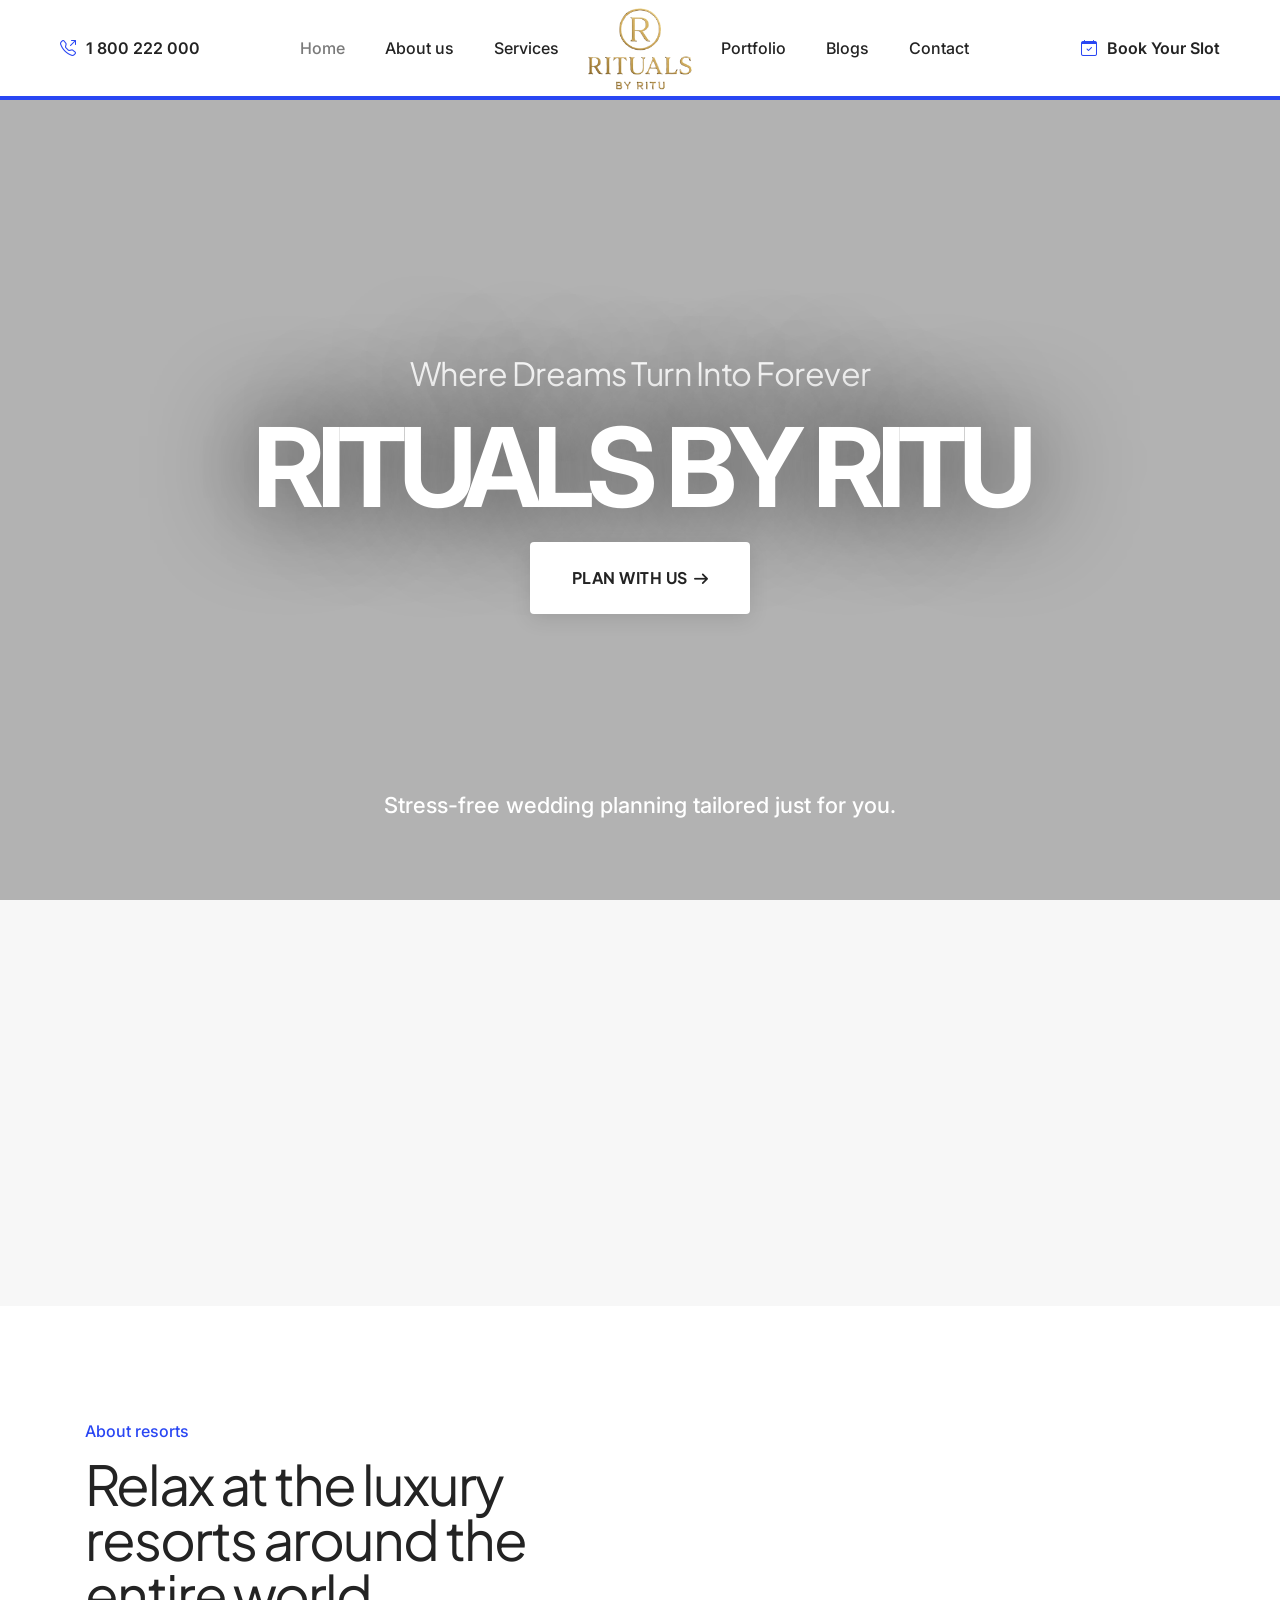
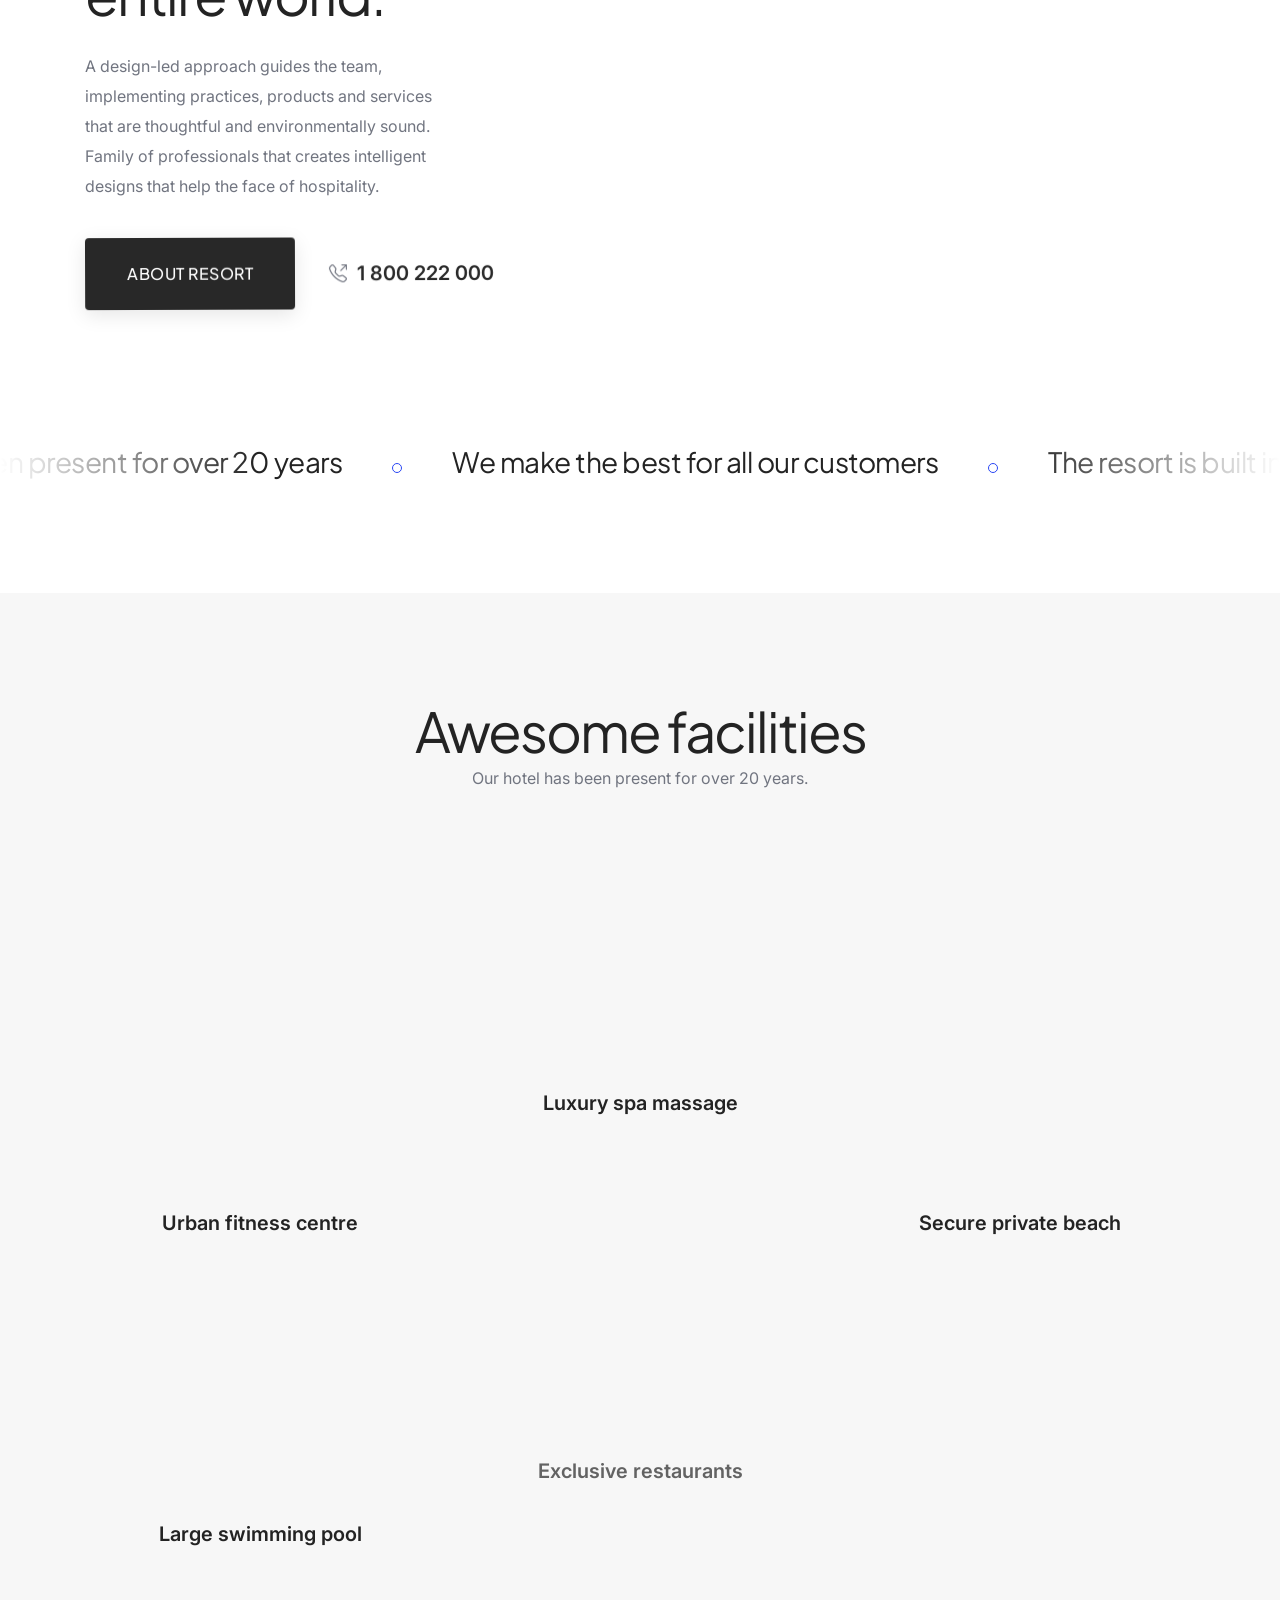
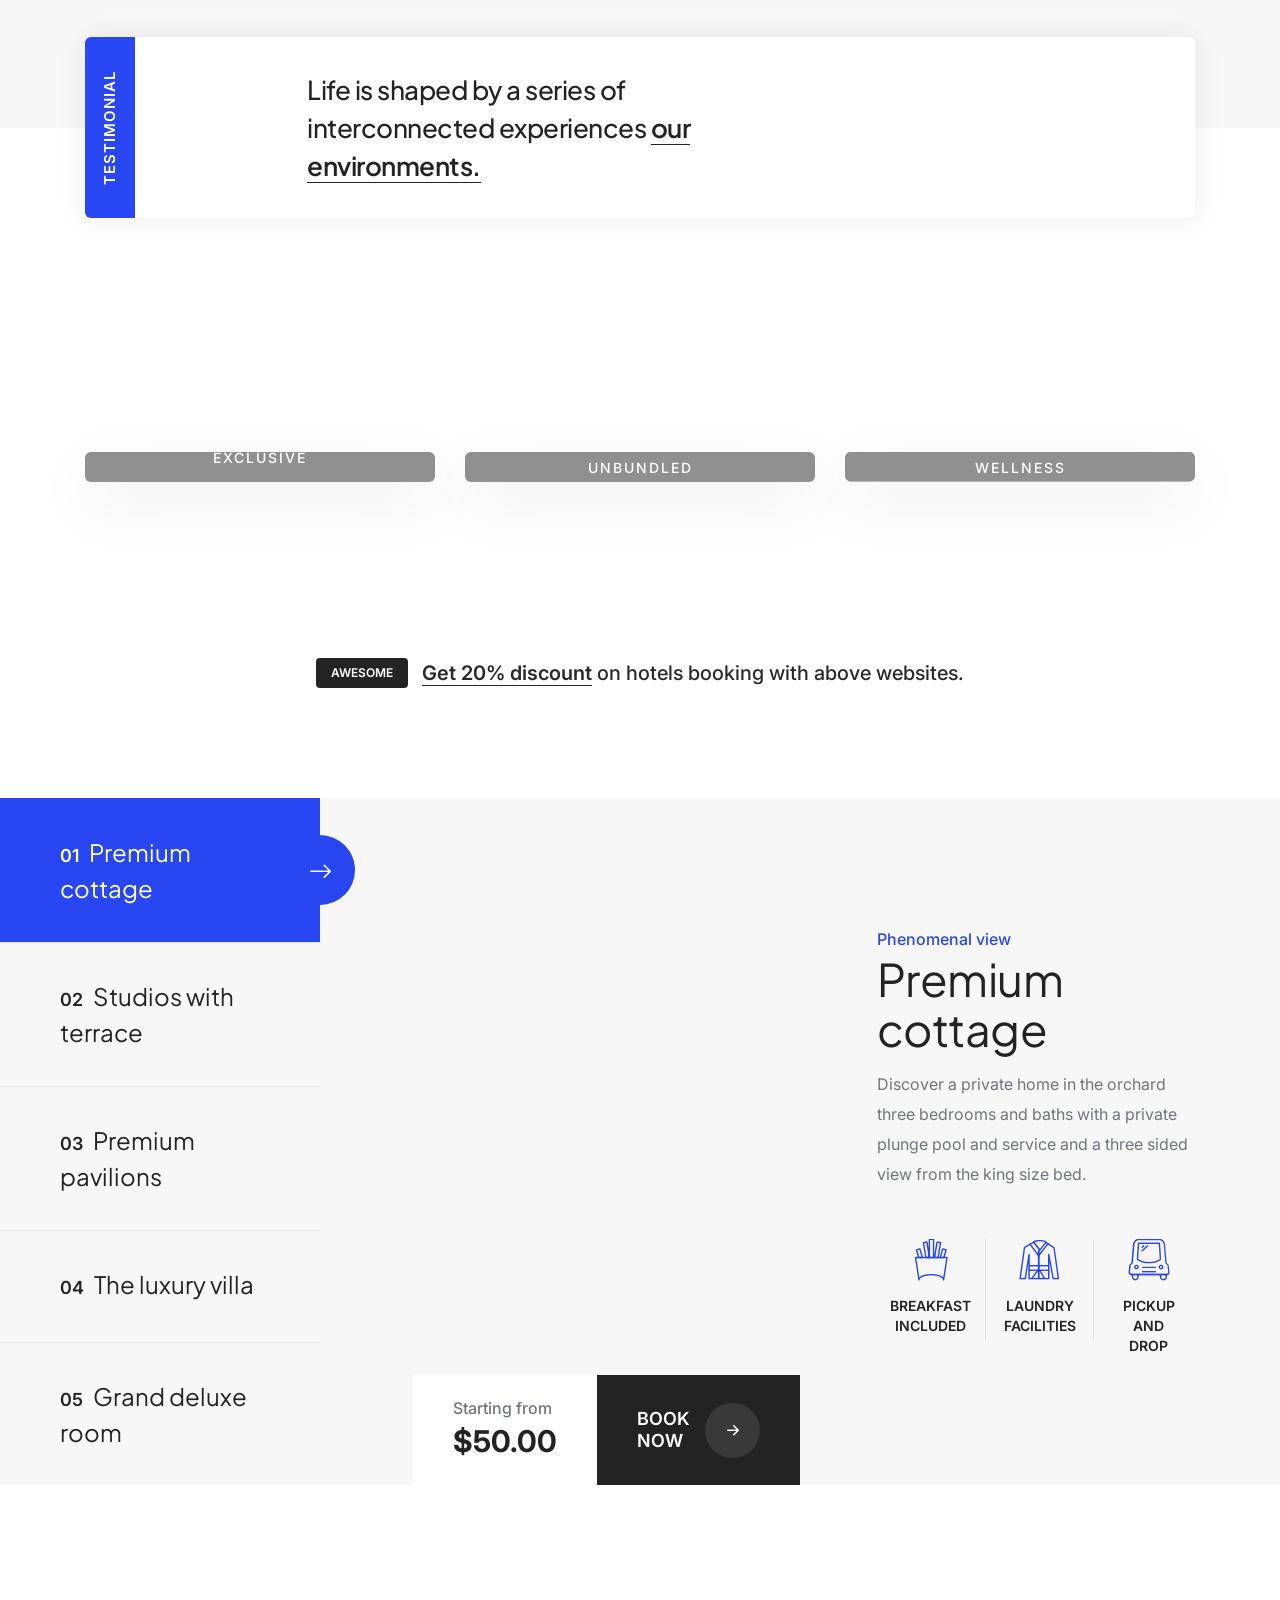
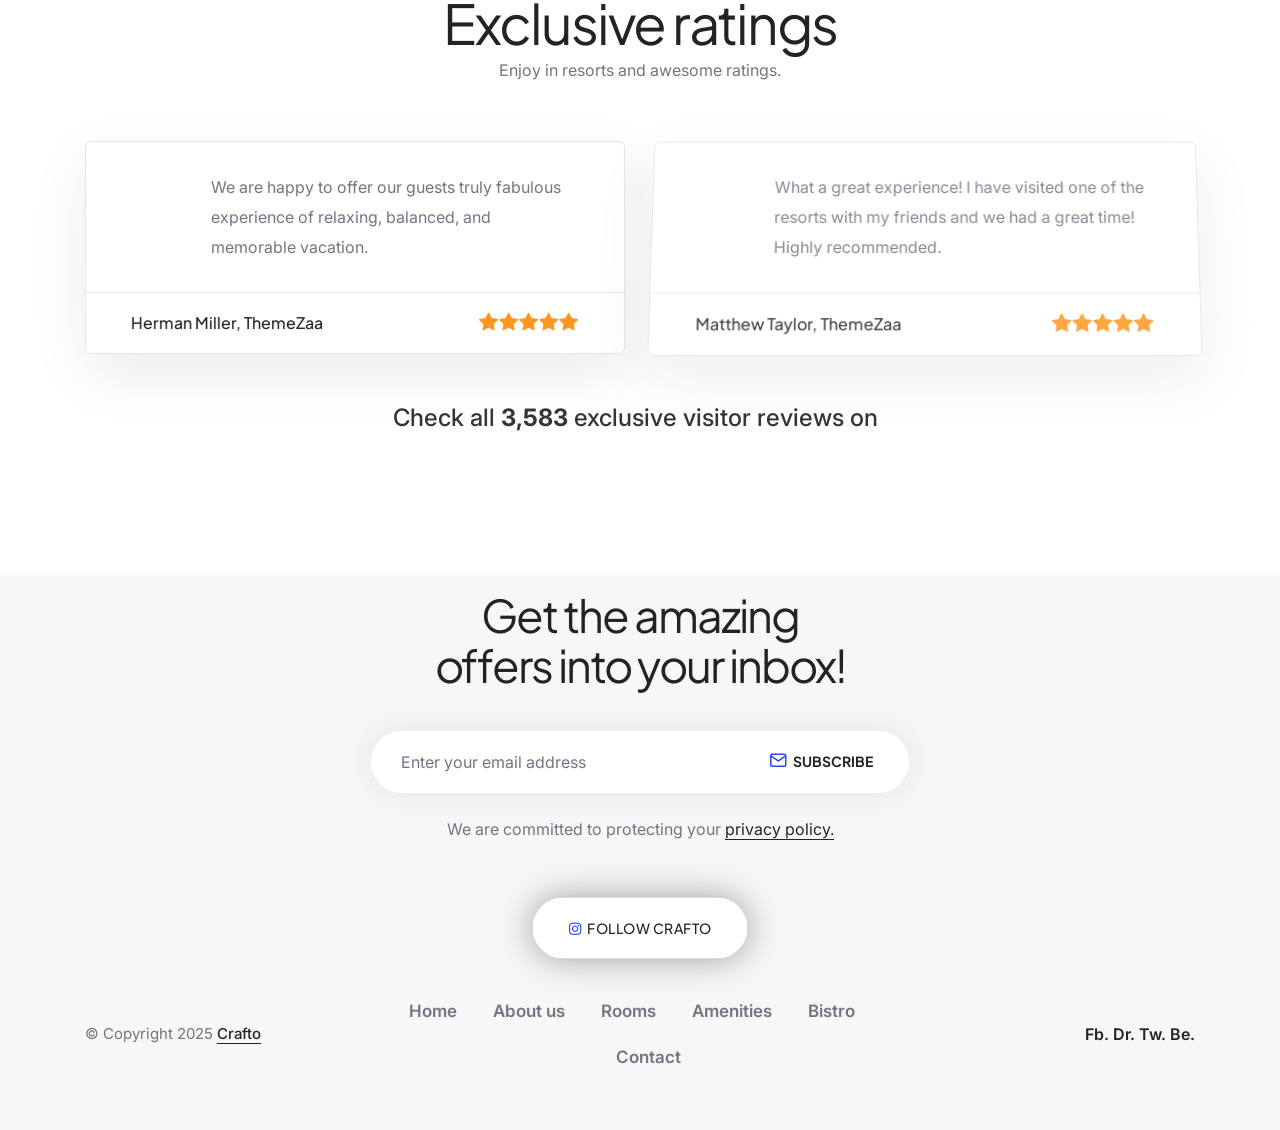
==== index.html @ a8ec1408 "Basic Import" ====
<!doctype html>
<html class="no-js" lang="en">
  <head>
    <title>Crafto - The Multipurpose HTML5 Template</title>
    <meta charset="utf-8" />
    <meta http-equiv="X-UA-Compatible" content="IE=edge" />
    <meta name="author" content="ThemeZaa" />
    <meta name="viewport" content="width=device-width,initial-scale=1.0" />
    <meta
      name="description"
      content="Elevate your online presence with Crafto - a modern, versatile, multipurpose Bootstrap 5 responsive HTML5, SCSS template using highly creative 56+ ready demos." />
    <!-- favicon icon -->
    <link rel="shortcut icon" href="images/favicon.png" />
    <link rel="apple-touch-icon" href="images/apple-touch-icon-57x57.png" />
    <link
      rel="apple-touch-icon"
      sizes="72x72"
      href="images/apple-touch-icon-72x72.png" />
    <link
      rel="apple-touch-icon"
      sizes="114x114"
      href="images/apple-touch-icon-114x114.png" />
    <!-- google fonts preconnect -->
    <link rel="preconnect" href="https://fonts.googleapis.com" crossorigin />
    <link rel="preconnect" href="https://fonts.gstatic.com" crossorigin />
    <!-- style sheets and font icons  -->
    <link rel="stylesheet" href="css/vendors.min.css" />
    <link rel="stylesheet" href="css/icon.min.css" />
    <link rel="stylesheet" href="css/style.css" />
    <link rel="stylesheet" href="css/responsive.css" />
    <link rel="stylesheet" href="demos/hotel-and-resort/hotel-and-resort.css" />
    <link rel="stylesheet" href="css/custom.css" />
  </head>
  <body data-mobile-nav-style="classic">
    <!-- start header -->
    <header>
      <nav
        class="navbar navbar-expand-lg header-light bg-white center-logo header-reverse">
        <div class="container-fluid">
          <div class="col-auto col-xl-2 col-lg-1 menu-logo">
            <div class="d-none d-xl-block">
              <div class="widget-text fw-600">
                <i class="bi bi-telephone-outbound text-base-color me-10px"></i
                ><a href="tel:1800222000">1 800 222 000</a>
              </div>
            </div>
            <a class="navbar-brand" href="index.html">
              <img
                src="images/logo/logo.png"
                data-at2x="images/logo/logo.png"
                alt=""
                class="default-logo img-fluid" />
              <img
                src="images//logo/logo.png"
                data-at2x="images/logo/logo.png"
                alt=""
                class="alt-logo img-fluid"
                height="65px" />
              <img
                src="images/logo/logo.png"
                data-at2x="images/logo/logo.png"
                alt=""
                class="mobile-logo img-fluid" />
            </a>
          </div>
          <div class="col-auto col-xl-8 col-lg-10 menu-order">
            <button
              class="navbar-toggler float-end"
              type="button"
              data-bs-toggle="collapse"
              data-bs-target="#navbarNav"
              aria-controls="navbarNav"
              aria-label="Toggle navigation">
              <span class="navbar-toggler-line"></span>
              <span class="navbar-toggler-line"></span>
              <span class="navbar-toggler-line"></span>
              <span class="navbar-toggler-line"></span>
            </button>
            <div
              class="collapse navbar-collapse justify-content-between"
              id="navbarNav">
              <ul class="navbar-nav navbar-left justify-content-end">
                <li class="nav-item">
                  <a href="index.html" class="nav-link">Home</a>
                </li>
                <li class="nav-item">
                  <a href="about-us.html" class="nav-link">About us</a>
                </li>
                <li class="nav-item">
                  <a href="services.html" class="nav-link">Services</a>
                </li>
              </ul>
              <ul class="navbar-nav navbar-right justify-content-start">
                <li class="nav-item">
                  <a href="portfolio.html" class="nav-link">Portfolio</a>
                </li>
                <li class="nav-item">
                  <a href="blogs.html" class="nav-link">Blogs</a>
                </li>
                <li class="nav-item">
                  <a href="contact.html" class="nav-link">Contact</a>
                </li>
              </ul>
            </div>
          </div>
          <div class="col-auto col-xl-2 col-lg-1 text-end">
            <div class="d-none d-xl-flex align-items-center widget-text fw-600">
              <i class="bi bi-calendar-check text-base-color me-10px"></i
              ><a href="contact.html">Book Your Slot</a>
            </div>
          </div>
        </div>
      </nav>
    </header>
    <!-- end header -->

    <!-- start banner slider -->
    <section
      class="p-0 top-space-margin full-screen md-h-600px sm-h-500px border-top border-4 border-color-base-color position-relative"
      data-parallax-background-ratio="0.3"
      style="background-image: url(&quot;https://placehold.co/1920x1100&quot;)">
      <div class="opacity-light bg-black"></div>
      <div class="container h-100 position-relative">
        <div class="row align-items-center h-100 justify-content-center">
          <div
            class="col-md-10 position-relative text-white d-flex flex-column justify-content-center text-center h-100"
            data-anime='{ "el": "childs", "translateY": [-15, 0], "perspective": [1200,1200], "scale": [1.1, 1], "rotateX": [50, 0], "opacity": [0,1], "duration": 600, "delay": 100, "staggervalue": 300, "easing": "easeOutQuad" }'>
            <h5 class="alt-font fw-400 mb-20px text-shadow-double-large">
              Where Dreams Turn Into Forever
            </h5>
            <div
              class="fs-110 lg-fs-200 md-fs-170 sm-fs-150 xs-fs-110 fw-700 mb-20px ls-minus-8px md-ls-minus-4px xs-ls-minus-2px text-shadow-double-large">
              RITUALS BY RITU
            </div>
            <div class="mb-30px">
              <a
                href="demo-hotel-and-resort-contact.html"
                class="btn btn-extra-large btn-switch-text btn-white fw-700 btn-round-edge btn-box-shadow">
                <span>
                  <span class="btn-double-text" data-text="PLAN WITH US"
                    >PLAN WITH US</span
                  >
                  <span><i class="fa-solid fa-arrow-right fs-14"></i></span>
                </span>
              </a>
            </div>
            <div
              class="position-absolute sm-position-relative bottom-80px lg-bottom-50px sm-bottom-0px left-0px right-0px d-flex justify-content-center align-items-center">
              <div class="fs-22 fw-500">
                Stress-free wedding planning tailored just for you.
              </div>
            </div>
          </div>
        </div>
      </div>
    </section>
    <!-- end banner slider -->
    <!-- start section -->
    <section class="bg-very-light-gray half-section ps-6 pe-6">
      <div class="container-fluid">
        <div
          class="row row-cols-1 row-cols-lg-4 row-cols-md-2 justify-content-center"
          data-anime='{ "el": "childs", "translateX": [-15, 0], "opacity": [0,1], "duration": 600, "delay": 0, "staggervalue": 300, "easing": "easeOutQuad" }'>
          <!-- start features box item -->
          <div
            class="col icon-with-text-style-10 border-end border-1 sm-border-end-0 border-color-transparent-base-color md-mb-50px">
            <div class="feature-box ps-8 pe-8 xl-ps-5 xl-pe-5">
              <div
                class="feature-box-icon feature-box-icon-rounded w-120px h-120px rounded-circle mb-20px">
                <i
                  class="line-icon-Medal-2 icon-extra-large text-base-color"></i>
              </div>
              <div class="feature-box-content last-paragraph-no-margin">
                <span class="alt-font text-dark-gray fs-22 ls-0px"
                  >Five stars luxury resort</span
                >
                <p>Experience a unique stay.</p>
              </div>
            </div>
          </div>
          <!-- end features box item -->
          <!-- start features box item -->
          <div
            class="col icon-with-text-style-10 border-end border-1 md-border-end-0 border-color-transparent-base-color md-mb-50px">
            <div class="feature-box ps-8 pe-8 xl-ps-5 xl-pe-5">
              <div
                class="feature-box-icon feature-box-icon-rounded w-120px h-120px rounded-circle mb-20px">
                <i
                  class="line-icon-Moustache-Smiley icon-extra-large text-base-color"></i>
              </div>
              <div class="feature-box-content last-paragraph-no-margin">
                <span class="alt-font text-dark-gray fs-22 ls-0px"
                  >Well trained manpower</span
                >
                <p>Dedicated meal courses.</p>
              </div>
            </div>
          </div>
          <!-- end features box item -->
          <!-- start features box item -->
          <div
            class="col icon-with-text-style-10 border-end border-1 sm-border-end-0 border-color-transparent-base-color sm-mb-50px">
            <div class="feature-box ps-8 pe-8 xl-ps-5 xl-pe-5">
              <div
                class="feature-box-icon feature-box-icon-rounded w-120px h-120px rounded-circle mb-20px">
                <i
                  class="line-icon-French-Fries icon-extra-large text-base-color"></i>
              </div>
              <div class="feature-box-content last-paragraph-no-margin">
                <span class="alt-font text-dark-gray fs-22 ls-0px"
                  >Fine dining restaurants</span
                >
                <p>Discover a medley of flavours.</p>
              </div>
            </div>
          </div>
          <!-- end features box item -->
          <!-- start features box item -->
          <div class="col icon-with-text-style-10">
            <div class="feature-box ps-8 pe-8 xl-ps-5 xl-pe-5">
              <div
                class="feature-box-icon feature-box-icon-rounded w-120px h-120px rounded-circle mb-20px">
                <i
                  class="line-icon-Life-Safer icon-extra-large text-base-color"></i>
              </div>
              <div class="feature-box-content last-paragraph-no-margin">
                <span class="alt-font text-dark-gray fs-22 ls-0px"
                  >Large swimming pool</span
                >
                <p>Unwind and discover joy.</p>
              </div>
            </div>
          </div>
          <!-- end features box item -->
        </div>
      </div>
    </section>
    <!-- end section -->
    <!-- start section -->
    <section
      class="background-position-center background-repeat"
      style="
        background-image: url(&quot;images/vertical-center-line-bg.svg&quot;);
      ">
      <div class="container">
        <div class="row align-items-center mb-12 md-mb-17 xs-mb-25">
          <div
            class="col-lg-5 md-mb-50px"
            data-anime='{ "el": "childs", "opacity": [0, 1], "rotateY": [-90, 0], "rotateZ": [-10, 0], "translateY": [80, 0], "translateZ": [50, 0], "staggervalue": 200, "duration": 800, "delay": 200, "easing": "easeOutCirc" }'>
            <span class="mb-10px text-base-color fw-500 d-block"
              >About resorts</span
            >
            <h2 class="alt-font text-dark-gray ls-minus-2px">
              Relax at the luxury resorts around the entire world.
            </h2>
            <p class="w-80 xl-w-100 mb-35px xs-mb-10px">
              A design-led approach guides the team, implementing practices,
              products and services that are thoughtful and environmentally
              sound. Family of professionals that creates intelligent designs
              that help the face of hospitality.
            </p>
            <div class="d-inline-block w-100">
              <a
                href="demo-hotel-and-resort-about-us.html"
                class="btn btn-extra-large btn-switch-text btn-dark-gray btn-box-shadow btn-round-edge d-inline-block align-middle me-30px xs-me-10px xs-mt-20px">
                <span>
                  <span class="btn-double-text" data-text="About resort"
                    >About resort</span
                  >
                </span>
              </a>
              <div
                class="fs-20 fw-600 d-inline-block align-middle text-dark-gray xs-mt-20px">
                <a href="tel:1800222000"
                  ><i
                    class="bi bi-telephone-outbound text-medium-gray icon-small me-10px"></i
                  >1 800 222 000</a
                >
              </div>
            </div>
          </div>
          <div class="col-lg-6 position-relative offset-lg-1">
            <span
              class="fs-90 position-absolute left-60px md-left-100px sm-left-70px xs-left-10px top-90px xs-top-50px text-dark-gray fw-700 z-index-1"
              data-bottom-top="transform: translateY(50px) scale(1,1)"
              data-top-bottom="transform: translateY(-50px) scale(1,1)"
              data-anime='{ "opacity": [0,1], "duration": 600, "delay": 1500, "staggervalue": 300, "easing": "easeOutQuad" }'
              ><span
                class="fs-15 fw-600 d-table lh-16 text-uppercase text-medium-gray"
                >Started in</span
              >1995</span
            >
            <div
              class="w-75 overflow-hidden position-relative xs-w-80 border-radius-4px float-end"
              data-anime='{ "effect": "slide", "color": "#A0875B", "direction":"rl", "easing": "easeOutQuad", "duration": 600, "delay":400}'>
              <img class="w-100" src="https://placehold.co/480x575" alt="" />
            </div>
            <div
              class="position-absolute left-minus-70px md-left-15px bottom-minus-50px w-55 overflow-hidden"
              data-bottom-top="transform: translateY(50px)"
              data-top-bottom="transform: translateY(-50px)"
              data-anime='{ "effect": "slide", "color": "#ffffff", "direction":"lr", "easing": "easeOutQuad", "duration": 600, "delay":500}'>
              <img
                class="w-100 border-radius-4px"
                src="https://placehold.co/375x375"
                alt="" />
            </div>
          </div>
        </div>
      </div>
      <div class="container-fluid">
        <div class="row position-relative">
          <div
            class="col swiper swiper-width-auto feather-shadow text-cente"
            data-slider-options='{ "slidesPerView": "auto", "spaceBetween":0, "centeredSlides": true, "speed": 10000, "loop": true, "pagination": { "el": ".slider-four-slide-pagination-2", "clickable": false }, "allowTouchMove": false, "autoplay": { "delay":1, "disableOnInteraction": false }, "navigation": { "nextEl": ".slider-four-slide-next-2", "prevEl": ".slider-four-slide-prev-2" }, "keyboard": { "enabled": true, "onlyInViewport": true }, "effect": "slide" }'>
            <div class="swiper-wrapper marquee-slide">
              <!-- start client item -->
              <div class="swiper-slide">
                <div
                  class="fs-28 sm-fs-22 alt-font ls-minus-05px text-dark-gray">
                  <span
                    class="w-10px h-10px border border-radius-100 border-color-base-color d-inline-block ms-50px me-50px md-ms-30px md-me-30px"></span
                  >Our hotel has been present for over 20 years
                </div>
              </div>
              <!-- end client item -->
              <!-- start client item -->
              <div class="swiper-slide">
                <div
                  class="fs-28 sm-fs-22 alt-font ls-minus-05px text-dark-gray">
                  <span
                    class="w-10px h-10px border border-radius-100 border-color-base-color d-inline-block ms-50px me-50px md-ms-30px md-me-30px"></span
                  >We make the best for all our customers
                </div>
              </div>
              <!-- end client item -->
              <!-- start client item -->
              <div class="swiper-slide">
                <div
                  class="fs-28 sm-fs-22 alt-font ls-minus-05px text-dark-gray">
                  <span
                    class="w-10px h-10px border border-radius-100 border-color-base-color d-inline-block ms-50px me-50px md-ms-30px md-me-30px"></span
                  >The resort is built in and around an 18 acres
                </div>
              </div>
              <!-- end client item -->
              <!-- start client item -->
              <div class="swiper-slide">
                <div
                  class="fs-28 sm-fs-22 alt-font ls-minus-05px text-dark-gray">
                  <span
                    class="w-10px h-10px border border-radius-100 border-color-base-color d-inline-block ms-50px me-50px md-ms-30px md-me-30px"></span
                  >Sustainable and meaningful ecosystem of hospitality
                </div>
              </div>
              <!-- end client item -->
              <!-- start client item -->
              <div class="swiper-slide">
                <div
                  class="fs-28 sm-fs-22 alt-font ls-minus-05px text-dark-gray">
                  <span
                    class="w-10px h-10px border border-radius-100 border-color-base-color d-inline-block ms-50px me-50px md-ms-30px md-me-30px"></span
                  >Our hotel has been present for over 20 years
                </div>
              </div>
              <!-- end client item -->
              <!-- start client item -->
              <div class="swiper-slide">
                <div
                  class="fs-28 sm-fs-22 alt-font ls-minus-05px text-dark-gray">
                  <span
                    class="w-10px h-10px border border-radius-100 border-color-base-color d-inline-block ms-50px me-50px md-ms-30px md-me-30px"></span
                  >We make the best for all our customers
                </div>
              </div>
              <!-- end client item -->
              <!-- start client item -->
              <div class="swiper-slide">
                <div
                  class="fs-28 sm-fs-22 alt-font ls-minus-05px text-dark-gray">
                  <span
                    class="w-10px h-10px border border-radius-100 border-color-base-color d-inline-block ms-50px me-50px md-ms-30px md-me-30px"></span
                  >The resort is built in and around an 18 acres
                </div>
              </div>
              <!-- end client item -->
              <!-- start client item -->
              <div class="swiper-slide">
                <div
                  class="fs-28 sm-fs-22 alt-font ls-minus-05px text-dark-gray">
                  <span
                    class="w-10px h-10px border border-radius-100 border-color-base-color d-inline-block ms-50px me-50px md-ms-30px md-me-30px"></span
                  >Sustainable and meaningful ecosystem of hospitality
                </div>
              </div>
              <!-- end client item -->
              <!-- end client item -->
            </div>
          </div>
        </div>
      </div>
    </section>
    <!-- end section -->
    <!-- start section -->
    <section
      class="bg-very-light-gray overlap-height position-relative background-position-center background-repeat"
      style="
        background-image: url(&quot;images/vertical-center-line-bg-dark.svg&quot;);
      ">
      <div class="container overlap-gap-section">
        <div class="row justify-content-center mb-5 xs-mb-7">
          <div
            class="col-md-8 text-center"
            data-anime='{ "el": "childs", "translateY": [30, 0], "opacity": [0,1], "duration": 600, "delay": 0, "staggervalue": 300, "easing": "easeOutQuad" }'>
            <h2 class="alt-font mb-5px text-dark-gray ls-minus-2px">
              Awesome facilities
            </h2>
            <span class="d-inline-block"
              >Our hotel has been present for over 20 years.</span
            >
          </div>
        </div>
        <div
          class="row row-cols-1 row-cols-lg-3 row-cols-md-2 justify-content-center"
          data-anime='{ "el": "childs", "opacity": [0,1], "duration": 600, "delay": 0, "staggervalue": 300, "easing": "easeOutQuad" }'>
          <!-- start rotate box item -->
          <div
            class="col text-center rotate-box-style-01 lg-mb-45px"
            data-bottom-top="transform: translateY(80px)"
            data-top-bottom="transform: translateY(-80px)">
            <div class="rm-rotate-box text-center">
              <div class="flipper to-left">
                <div class="thumb-wrap">
                  <div
                    class="front overflow-hidden h-250px md-h-250px border-radius-4px overflow-hidden"
                    style="
                      background-image: url(&quot;https://placehold.co/600x405&quot;);
                    "></div>
                  <div class="back border-radius-4px overflow-hidden">
                    <div class="box-overlay bg-base-color"></div>
                    <div
                      class="content-wrap p-40px xs-p-30px last-paragraph-no-margin">
                      <i
                        class="line-icon-Dumbbell align-middle icon-extra-large text-white mb-20px"></i>
                      <p
                        class="text-white opacity-7 lh-30 sm-w-70 xs-w-100 mx-auto">
                        Lorem ipsum dolor consectetur adipiscing eiusmod tempor.
                      </p>
                    </div>
                  </div>
                </div>
                <span class="fs-20 d-inline-block mt-30px fw-600 text-dark-gray"
                  >Urban fitness centre</span
                >
              </div>
            </div>
          </div>
          <!-- end rotate box item -->
          <!-- start rotate box item -->
          <div
            class="col text-center rotate-box-style-01 lg-mb-45px"
            data-bottom-top="transform: translateY(-40px)"
            data-top-bottom="transform: translateY(40px)">
            <div class="rm-rotate-box text-center">
              <div class="flipper to-left">
                <div class="thumb-wrap">
                  <div
                    class="front overflow-hidden h-250px md-h-250px border-radius-4px overflow-hidden"
                    style="
                      background-image: url(&quot;https://placehold.co/600x405&quot;);
                    "></div>
                  <div class="back border-radius-4px overflow-hidden">
                    <div class="box-overlay bg-base-color"></div>
                    <div
                      class="content-wrap p-40px xs-p-30px last-paragraph-no-margin">
                      <i
                        class="line-icon-Leafs align-middle icon-extra-large text-white mb-20px"></i>
                      <p
                        class="text-white opacity-7 lh-30 sm-w-70 xs-w-100 mx-auto">
                        Lorem ipsum dolor consectetur adipiscing eiusmod tempor.
                      </p>
                    </div>
                  </div>
                </div>
                <span class="fs-20 d-inline-block mt-30px fw-600 text-dark-gray"
                  >Luxury spa massage</span
                >
              </div>
            </div>
          </div>
          <!-- end rotate box item -->
          <!-- start rotate box item -->
          <div
            class="col text-center rotate-box-style-01 lg-mb-45px"
            data-bottom-top="transform: translateY(80px)"
            data-top-bottom="transform: translateY(-80px)">
            <div class="rm-rotate-box text-center">
              <div class="flipper to-left">
                <div class="thumb-wrap">
                  <div
                    class="front overflow-hidden h-250px md-h-250px border-radius-4px overflow-hidden"
                    style="
                      background-image: url(&quot;https://placehold.co/600x405&quot;);
                    "></div>
                  <div class="back border-radius-4px overflow-hidden">
                    <div class="box-overlay bg-base-color"></div>
                    <div
                      class="content-wrap p-40px xs-p-30px last-paragraph-no-margin">
                      <i
                        class="line-icon-Summer align-middle icon-extra-large text-white mb-20px"></i>
                      <p
                        class="text-white opacity-7 lh-30 sm-w-70 xs-w-100 mx-auto">
                        Lorem ipsum dolor consectetur adipiscing eiusmod tempor.
                      </p>
                    </div>
                  </div>
                </div>
                <span class="fs-20 d-inline-block mt-30px fw-600 text-dark-gray"
                  >Secure private beach</span
                >
              </div>
            </div>
          </div>
          <!-- end rotate box item -->
          <!-- start rotate box item -->
          <div
            class="col text-center rotate-box-style-01 md-mb-45px"
            data-bottom-top="transform: translateY(80px)"
            data-top-bottom="transform: translateY(-80px)">
            <div class="rm-rotate-box text-center">
              <div class="flipper to-left">
                <div class="thumb-wrap">
                  <div
                    class="front overflow-hidden h-250px md-h-250px border-radius-4px overflow-hidden"
                    style="
                      background-image: url(&quot;https://placehold.co/600x405&quot;);
                    "></div>
                  <div class="back border-radius-4px overflow-hidden">
                    <div class="box-overlay bg-base-color"></div>
                    <div
                      class="content-wrap p-40px xs-p-30px last-paragraph-no-margin">
                      <i
                        class="line-icon-Swimming align-middle icon-extra-large text-white mb-20px"></i>
                      <p
                        class="text-white opacity-7 lh-30 sm-w-70 xs-w-100 mx-auto">
                        Lorem ipsum dolor consectetur adipiscing eiusmod tempor.
                      </p>
                    </div>
                  </div>
                </div>
                <span class="fs-20 d-inline-block mt-30px fw-600 text-dark-gray"
                  >Large swimming pool</span
                >
              </div>
            </div>
          </div>
          <!-- end rotate box item -->
          <!-- start rotate box item -->
          <div
            class="col text-center rotate-box-style-01 mt-5 lg-mt-0 sm-mb-45px"
            data-bottom-top="transform: translateY(-40px)"
            data-top-bottom="transform: translateY(40px)">
            <div class="rm-rotate-box text-center">
              <div class="flipper to-left">
                <div class="thumb-wrap">
                  <div
                    class="front overflow-hidden h-250px md-h-250px border-radius-4px overflow-hidden"
                    style="
                      background-image: url(&quot;https://placehold.co/600x405&quot;);
                    "></div>
                  <div class="back border-radius-4px overflow-hidden">
                    <div class="box-overlay bg-base-color"></div>
                    <div
                      class="content-wrap p-40px xs-p-30px last-paragraph-no-margin">
                      <i
                        class="line-icon-Chopsticks align-middle icon-extra-large text-white mb-20px"></i>
                      <p
                        class="text-white opacity-7 lh-30 sm-w-70 xs-w-100 mx-auto">
                        Lorem ipsum dolor consectetur adipiscing eiusmod tempor.
                      </p>
                    </div>
                  </div>
                </div>
                <span class="fs-20 d-inline-block mt-30px fw-600 text-dark-gray"
                  >Exclusive restaurants</span
                >
              </div>
            </div>
          </div>
          <!-- end rotate box item -->
          <!-- start rotate box item -->
          <div
            class="col text-center rotate-box-style-01"
            data-bottom-top="transform: translateY(80px)"
            data-top-bottom="transform: translateY(-80px)">
            <div class="rm-rotate-box text-center">
              <div class="flipper to-left">
                <div class="thumb-wrap">
                  <div
                    class="front overflow-hidden h-250px md-h-250px border-radius-4px overflow-hidden"
                    style="
                      background-image: url(&quot;https://placehold.co/600x405&quot;);
                    "></div>
                  <div class="back border-radius-4px overflow-hidden">
                    <div class="box-overlay bg-base-color"></div>
                    <div
                      class="content-wrap p-40px xs-p-30px last-paragraph-no-margin">
                      <i
                        class="line-icon-ICQ align-middle icon-extra-large text-white mb-20px"></i>
                      <p
                        class="text-white opacity-7 lh-30 sm-w-70 xs-w-100 mx-auto">
                        Lorem ipsum dolor consectetur adipiscing eiusmod tempor.
                      </p>
                    </div>
                  </div>
                </div>
                <span class="fs-20 d-inline-block mt-30px fw-600 text-dark-gray"
                  >Deeply yoga classes</span
                >
              </div>
            </div>
          </div>
          <!-- end rotate box item -->
        </div>
      </div>
    </section>
    <!-- end section -->
    <!-- start section -->
    <section
      class="background-position-center background-repeat"
      style="
        background-image: url(&quot;images/vertical-center-line-bg.svg&quot;);
      ">
      <div class="container overlap-section">
        <div
          class="row bg-white box-shadow-extra-large border-radius-6px ps-5 pe-5 pt-3 pb-3 g-0 sm-p-6 sm-ps-19 align-items-center mb-8 overflow-hidden position-relative">
          <div class="col-lg-2 col-md-3 text-center sm-mb-25px">
            <img src="https://placehold.co/89x107" alt="" />
          </div>
          <div class="col-md-6 text-center text-md-start sm-mb-25px">
            <div class="fs-26 alt-font fw-500 text-dark-gray ls-minus-05px">
              Life is shaped by a series of interconnected experiences
              <span class="text-decoration-line-bottom fw-600"
                >our environments.</span
              >
            </div>
          </div>
          <div class="col-lg-4 col-md-3 text-center">
            <img
              class="md-w-85 sm-w-auto"
              src="images/demo-hotel-and-resort-home-10.png"
              alt="" />
          </div>
          <div
            class="vertical-title-center align-items-center position-absolute top-0px left-0px bg-base-color p-10px w-50px h-100 w-10px z-index-9">
            <div class="title fs-15 ls-1px text-white fw-600 text-uppercase">
              Testimonial
            </div>
          </div>
        </div>
      </div>
      <div class="container">
        <div class="row justify-content-center mb-5 xs-mb-7">
          <div
            class="col-md-8 text-center"
            data-anime='{ "el": "childs", "translateY": [30, 0], "opacity": [0,1], "duration": 600, "delay": 0, "staggervalue": 300, "easing": "easeOutQuad" }'>
            <h2 class="alt-font mb-5px text-dark-gray ls-minus-2px">
              Exclusive offers
            </h2>
            <span class="d-inline-block"
              >Enjoy in resorts and awesome facilities.</span
            >
          </div>
        </div>
        <div
          class="row row-cols-1 row-cols-lg-3 row-cols-md-2 justify-content-center mb-9"
          data-anime='{ "el": "childs", "translateY": [-30, 0], "opacity": [0,1], "duration": 600, "delay": 0, "staggervalue": 300, "easing": "easeOutQuad" }'>
          <!-- start interactive banner item -->
          <div class="col interactive-banner-style-07 md-mb-30px xs-mb-15px">
            <figure
              class="mb-0 border-radius-6px overflow-hidden box-shadow-quadruple-large-hover box-shadow-quadruple-large">
              <img src="https://placehold.co/600x700" alt="" />
              <div class="overlay-bg bg-dark-gray opacity-extra-medium"></div>
              <figcaption>
                <div
                  class="hover-content align-items-center d-flex flex-column justify-content-center h-100 p-50px text-center">
                  <div class="w-65 lg-w-90 mt-auto mb-auto">
                    <span class="fs-14 fw-500 ls-2px text-white text-uppercase"
                      >Exclusive</span
                    >
                    <div
                      class="divider-style-03 divider-style-03-01 border-color-transparent-white-very-light pt-15px mt-10px"></div>
                    <h6 class="alt-font text-white mb-0">
                      Honeymoon<br />package
                    </h6>
                  </div>
                  <div class="hover-show-content text-center">
                    <a
                      href="demo-hotel-and-resort-rooms.html"
                      class="bg-base-color w-55px h-55px rounded-circle position-relative mx-auto d-block">
                      <i
                        class="bi bi-arrow-right-short icon-extra-medium absolute-middle-center text-white"></i>
                    </a>
                  </div>
                  <div class="hover-hide-content">
                    <span
                      class="fs-13 lh-34 text-dark-gray text-uppercase bg-white ps-20px pe-20px d-inline-block border-radius-4px fw-700"
                      >Get 40% off</span
                    >
                  </div>
                </div>
              </figcaption>
            </figure>
          </div>
          <!-- end interactive banner item -->
          <!-- start interactive banner item -->
          <div class="col interactive-banner-style-07 md-mb-30px xs-mb-15px">
            <figure
              class="mb-0 border-radius-6px overflow-hidden box-shadow-quadruple-large-hover box-shadow-quadruple-large">
              <img src="https://placehold.co/600x700" alt="" />
              <div class="overlay-bg bg-dark-gray opacity-extra-medium"></div>
              <figcaption>
                <div
                  class="hover-content align-items-center d-flex flex-column justify-content-center h-100 p-60px text-center">
                  <div class="w-65 lg-w-90 mt-auto mb-auto">
                    <span class="fs-14 fw-500 ls-2px text-white text-uppercase"
                      >Unbundled</span
                    >
                    <div
                      class="divider-style-03 divider-style-03-01 border-color-transparent-white-very-light pt-15px mt-10px"></div>
                    <h6 class="alt-font text-white mb-0">
                      Cocktail<br />package
                    </h6>
                  </div>
                  <div class="hover-show-content text-center">
                    <a
                      href="demo-hotel-and-resort-amenities.html"
                      class="bg-base-color w-55px h-55px rounded-circle position-relative mx-auto d-block">
                      <i
                        class="bi bi-arrow-right-short icon-extra-medium absolute-middle-center text-white"></i>
                    </a>
                  </div>
                  <div class="hover-hide-content">
                    <span
                      class="fs-13 lh-34 text-dark-gray text-uppercase bg-white ps-20px pe-20px d-inline-block border-radius-4px fw-700"
                      >Get 30% off</span
                    >
                  </div>
                </div>
              </figcaption>
            </figure>
          </div>
          <!-- end interactive banner item -->
          <!-- start interactive banner item -->
          <div class="col interactive-banner-style-07">
            <figure
              class="mb-0 border-radius-6px overflow-hidden box-shadow-quadruple-large-hover box-shadow-quadruple-large">
              <img src="https://placehold.co/600x700" alt="" />
              <div class="overlay-bg bg-dark-gray opacity-extra-medium"></div>
              <figcaption>
                <div
                  class="hover-content align-items-center d-flex flex-column justify-content-center h-100 p-60px text-center">
                  <div class="w-65 lg-w-90 mt-auto mb-auto">
                    <span class="fs-14 fw-500 ls-2px text-white text-uppercase"
                      >Wellness</span
                    >
                    <div
                      class="divider-style-03 divider-style-03-01 border-color-transparent-white-very-light pt-15px mt-10px"></div>
                    <h6 class="alt-font text-white mb-0">
                      Massage<br />package
                    </h6>
                  </div>
                  <div class="hover-show-content text-center">
                    <a
                      href="demo-hotel-and-resort-bistro.html"
                      class="bg-base-color w-55px h-55px rounded-circle position-relative mx-auto d-block">
                      <i
                        class="bi bi-arrow-right-short icon-extra-medium absolute-middle-center text-white"></i>
                    </a>
                  </div>
                  <div class="hover-hide-content">
                    <span
                      class="fs-13 lh-34 text-dark-gray text-uppercase bg-white ps-20px pe-20px d-inline-block border-radius-4px fw-700"
                      >Get 20% off</span
                    >
                  </div>
                </div>
              </figcaption>
            </figure>
          </div>
          <!-- end interactive banner item -->
        </div>
        <div
          class="row row-cols-1 row-cols-md-4 row-cols-sm-2 text-center justify-content-center clients-style-05 mb-4 sm-mb-7"
          data-anime='{ "el": "childs", "opacity": [0,1], "duration": 500, "delay": 0, "staggervalue": 200, "easing": "easeOutQuad" }'>
          <!-- start client item -->
          <div class="col sm-mb-30px">
            <div class="client-box">
              <a href="#"
                ><img
                  src="images/demo-hotel-and-resort-client-01.svg"
                  class="h-55px"
                  alt=""
              /></a>
            </div>
          </div>
          <!-- end client item -->
          <!-- start client item -->
          <div class="col sm-mb-30px">
            <div class="client-box">
              <a href="#"
                ><img
                  src="images/demo-hotel-and-resort-client-02.svg"
                  class="h-55px"
                  alt=""
              /></a>
            </div>
          </div>
          <!-- end client item -->
          <!-- start client item -->
          <div class="col xs-mb-30px">
            <div class="client-box">
              <a href="#"
                ><img
                  src="images/demo-hotel-and-resort-client-03.svg"
                  class="h-55px"
                  alt=""
              /></a>
            </div>
          </div>
          <!-- end client item -->
          <!-- start client item -->
          <div class="col">
            <div class="client-box">
              <a href="#"
                ><img
                  src="images/demo-hotel-and-resort-client-04.svg"
                  class="h-55px"
                  alt=""
              /></a>
            </div>
          </div>
          <!-- end client item -->
        </div>
        <div class="row justify-content-center align-items-center">
          <div
            class="col-12 text-center last-paragraph-no-margin"
            data-anime='{ "el": "childs", "translateY": [0, 0], "opacity": [0,1], "duration": 1200, "delay": 0, "staggervalue": 150, "easing": "easeOutQuad" }'>
            <div
              class="d-inline-block align-middle bg-dark-gray fw-600 text-white text-uppercase border-radius-4px ps-15px pe-15px fs-12 me-10px md-m-5px">
              Awesome
            </div>
            <div
              class="d-inline-block align-middle text-dark-gray fs-20 fw-500">
              <span class="text-decoration-line-bottom fw-600"
                >Get 20% discount</span
              >
              on hotels booking with above websites.
            </div>
          </div>
        </div>
      </div>
    </section>
    <!-- end section -->
    <!-- start section -->
    <section class="p-0 overflow-hidden">
      <div class="container-fluid p-0">
        <div class="row g-0 bg-very-light-gray">
          <div
            class="col-xl-3 col-lg-4 col-md-5 tab-style-07 d-flex align-items-start align-items-xl-center">
            <ul
              class="nav nav-tabs justify-content-center border-0 text-left fs-24 alt-font">
              <li class="nav-item">
                <a
                  data-bs-toggle="tab"
                  href="#tab_seven1"
                  class="nav-link active">
                  <span
                    ><span class="primary-font me-10px fs-18 fw-600">01</span
                    >Premium cottage</span
                  >
                  <span
                    class="number-box d-flex justify-content-center align-items-center rounded-circle h-70px w-70px bg-base-color text-white"
                    ><i class="bi bi-arrow-right icon-extra-medium"></i
                  ></span>
                  <span class="bg-hover bg-base-color"></span>
                </a>
              </li>
              <li class="nav-item">
                <a class="nav-link" data-bs-toggle="tab" href="#tab_seven2">
                  <span
                    ><span class="primary-font me-10px fs-18 fw-600">02</span
                    >Studios with terrace</span
                  >
                  <span
                    class="number-box d-flex justify-content-center align-items-center rounded-circle h-70px w-70px bg-base-color text-white"
                    ><i class="bi bi-arrow-right icon-extra-medium"></i
                  ></span>
                  <span class="bg-hover bg-base-color"></span>
                </a>
              </li>
              <li class="nav-item">
                <a class="nav-link" data-bs-toggle="tab" href="#tab_seven3">
                  <span
                    ><span class="primary-font me-10px fs-18 fw-600">03</span
                    >Premium pavilions</span
                  >
                  <span
                    class="number-box d-flex justify-content-center align-items-center rounded-circle h-70px w-70px bg-base-color text-white"
                    ><i class="bi bi-arrow-right icon-extra-medium"></i
                  ></span>
                  <span class="bg-hover bg-base-color"></span>
                </a>
              </li>
              <li class="nav-item">
                <a class="nav-link" data-bs-toggle="tab" href="#tab_seven4">
                  <span
                    ><span class="primary-font me-10px fs-18 fw-600">04</span
                    >The luxury villa</span
                  >
                  <span
                    class="number-box d-flex justify-content-center align-items-center rounded-circle h-70px w-70px bg-base-color text-white"
                    ><i class="bi bi-arrow-right icon-extra-medium"></i
                  ></span>
                  <span class="bg-hover bg-base-color"></span>
                </a>
              </li>
              <li class="nav-item">
                <a class="nav-link" data-bs-toggle="tab" href="#tab_seven5">
                  <span
                    ><span class="primary-font me-10px fs-18 fw-600">05</span
                    >Grand deluxe room</span
                  >
                  <span
                    class="number-box d-flex justify-content-center align-items-center rounded-circle h-70px w-70px bg-base-color text-white"
                    ><i class="bi bi-arrow-right icon-extra-medium"></i
                  ></span>
                  <span class="bg-hover bg-base-color"></span>
                </a>
              </li>
            </ul>
          </div>
          <div class="col-xl-9 col-lg-8 col-md-7">
            <div class="tab-content h-100">
              <!-- start tab content -->
              <div class="tab-pane fade in active show h-100" id="tab_seven1">
                <div class="row g-0 h-100 lg-h-auto">
                  <div class="col-xl-6">
                    <div
                      class="h-100 lg-h-400px cover-background position-relative"
                      style="
                        background-image: url(https://placehold.co/752x577);
                      ">
                      <div class="position-absolute right-0px bottom-0 d-flex">
                        <div
                          class="ps-40px pe-40px h-110px bg-white d-flex align-items-center">
                          <div class="fs-30 fw-700 text-dark-gray">
                            <span
                              class="fs-16 fw-500 d-table lh-22 text-medium-gray"
                              >Starting from</span
                            >$50.00
                          </div>
                        </div>
                        <div
                          class="ps-40px pe-40px xs-ps-30px xs-pe-30px h-110px bg-dark-gray d-flex align-items-center">
                          <a
                            href="demo-hotel-and-resort-contact.html"
                            class="d-flex align-items-center text-white">
                            <span
                              class="fs-18 fw-600 lh-22 text-uppercase me-15px"
                              >Book<br />now</span
                            ><span
                              class="w-55px h-55px bg-white-transparent-extra-light border-radius-100 text-white position-relative"
                              ><i
                                class="bi bi-arrow-right-short icon-extra-medium absolute-middle-center lh-0px"></i
                            ></span>
                          </a>
                        </div>
                      </div>
                    </div>
                  </div>
                  <div class="col-xl-6 bg-very-light-gray pt-6 pb-6 ps-8 pe-8">
                    <div
                      class="d-flex align-items-xl-start align-items-center text-center text-xl-start flex-column justify-content-center h-100">
                      <span class="text-base-color fw-500"
                        >Phenomenal view</span
                      >
                      <h3 class="text-dark-gray mb-15px alt-font">
                        Premium cottage
                      </h3>
                      <p>
                        Discover a private home in the orchard three bedrooms
                        and baths with a private plunge pool and service and a
                        three sided view from the king size bed.
                      </p>
                      <div
                        class="row row-cols-1 row-cols-lg-3 row-cols-sm-3 justify-content-center mt-25px md-mt-15px g-0 w-100">
                        <!-- start features box item -->
                        <div class="col icon-with-text-style-03">
                          <div
                            class="feature-box ps-25px pe-25px xl-ps-15px xl-pe-15px xs-mb-30px overflow-hidden border-end xs-border-end-0 border-color-transparent-base-color">
                            <div class="feature-box-icon">
                              <i
                                class="line-icon-French-Fries icon-large text-base-color mb-15px"></i>
                            </div>
                            <div
                              class="feature-box-content last-paragraph-no-margin">
                              <span
                                class="d-inline-block text-dark-gray fw-600 fs-14 text-uppercase lh-20"
                                >Breakfast included</span
                              >
                            </div>
                          </div>
                        </div>
                        <!-- end features box item -->
                        <!-- start features box item -->
                        <div class="col icon-with-text-style-03">
                          <div
                            class="feature-box ps-25px pe-25px xl-ps-15px xl-pe-15px xs-mb-30px overflow-hidden border-end xs-border-end-0 border-color-transparent-base-color">
                            <div class="feature-box-icon">
                              <i
                                class="line-icon-Bathrobe icon-large text-base-color mb-15px"></i>
                            </div>
                            <div
                              class="feature-box-content last-paragraph-no-margin">
                              <span
                                class="d-inline-block text-dark-gray fw-600 fs-14 text-uppercase lh-20"
                                >Laundry facilities</span
                              >
                            </div>
                          </div>
                        </div>
                        <!-- end features box item -->
                        <!-- start features box item -->
                        <div class="col icon-with-text-style-03">
                          <div
                            class="feature-box ps-25px pe-25px xl-ps-15px xl-pe-15px lg-ps-25px lg-pe-25px overflow-hidden">
                            <div class="feature-box-icon">
                              <i
                                class="line-icon-Car icon-large text-base-color mb-15px"></i>
                            </div>
                            <div
                              class="feature-box-content last-paragraph-no-margin">
                              <span
                                class="d-inline-block text-dark-gray fw-600 fs-14 text-uppercase lh-20"
                                >Pickup and drop</span
                              >
                            </div>
                          </div>
                        </div>
                        <!-- end features box item -->
                      </div>
                    </div>
                  </div>
                </div>
              </div>
              <!-- end tab content -->
              <!-- start tab content -->
              <div class="tab-pane fade in h-100" id="tab_seven2">
                <div class="row g-0 h-100 lg-h-auto">
                  <div class="col-xl-6">
                    <div
                      class="h-100 lg-h-400px cover-background position-relative"
                      style="
                        background-image: url(https://placehold.co/752x577);
                      ">
                      <div class="position-absolute right-0px bottom-0 d-flex">
                        <div
                          class="ps-40px pe-40px h-110px bg-white d-flex align-items-center">
                          <div class="fs-30 fw-700 text-dark-gray">
                            <span
                              class="fs-16 fw-500 d-table lh-22 text-medium-gray"
                              >Starting from</span
                            >$50.00
                          </div>
                        </div>
                        <div
                          class="ps-40px pe-40px xs-ps-30px xs-pe-30px h-110px bg-dark-gray d-flex align-items-center">
                          <a
                            href="demo-hotel-and-resort-contact.html"
                            class="d-flex align-items-center text-white">
                            <span
                              class="fs-18 fw-600 lh-22 text-uppercase me-15px"
                              >Book<br />now</span
                            ><span
                              class="w-55px h-55px bg-white-transparent-extra-light border-radius-100 text-white position-relative"
                              ><i
                                class="bi bi-arrow-right-short icon-extra-medium absolute-middle-center lh-0px"></i
                            ></span>
                          </a>
                        </div>
                      </div>
                    </div>
                  </div>
                  <div class="col-xl-6 bg-very-light-gray pt-6 pb-6 ps-8 pe-8">
                    <div
                      class="d-flex align-items-xl-start align-items-center text-center text-xl-start flex-column justify-content-center h-100">
                      <span class="text-base-color fw-500">Garden view</span>
                      <h3 class="text-dark-gray mb-15px alt-font">
                        Studios with terrace
                      </h3>
                      <p>
                        Discover a private home in the orchard three bedrooms
                        and baths with a private plunge pool and service and a
                        three sided view from the king size bed.
                      </p>
                      <div
                        class="row row-cols-1 row-cols-lg-3 row-cols-sm-3 justify-content-center mt-25px md-mt-15px g-0 w-100">
                        <!-- start features box item -->
                        <div class="col icon-with-text-style-03">
                          <div
                            class="feature-box ps-25px pe-25px xl-ps-15px xl-pe-15px xs-mb-30px overflow-hidden border-end xs-border-end-0 border-color-transparent-base-color">
                            <div class="feature-box-icon">
                              <i
                                class="line-icon-Bathrobe icon-large text-base-color mb-15px"></i>
                            </div>
                            <div
                              class="feature-box-content last-paragraph-no-margin">
                              <span
                                class="d-inline-block text-dark-gray fw-600 fs-14 text-uppercase lh-20"
                                >Laundry facilities</span
                              >
                            </div>
                          </div>
                        </div>
                        <!-- end features box item -->
                        <!-- start features box item -->
                        <div class="col icon-with-text-style-03">
                          <div
                            class="feature-box ps-25px pe-25px xl-ps-15px xl-pe-15px xs-mb-30px overflow-hidden border-end xs-border-end-0 border-color-transparent-base-color">
                            <div class="feature-box-icon">
                              <i
                                class="line-icon-French-Fries icon-large text-base-color mb-15px"></i>
                            </div>
                            <div
                              class="feature-box-content last-paragraph-no-margin">
                              <span
                                class="d-inline-block text-dark-gray fw-600 fs-14 text-uppercase lh-20"
                                >Breakfast included</span
                              >
                            </div>
                          </div>
                        </div>
                        <!-- end features box item -->
                        <!-- start features box item -->
                        <div class="col icon-with-text-style-03">
                          <div
                            class="feature-box ps-25px pe-25px xl-ps-15px xl-pe-15px lg-ps-25px lg-pe-25px overflow-hidden">
                            <div class="feature-box-icon">
                              <i
                                class="line-icon-Car icon-large text-base-color mb-15px"></i>
                            </div>
                            <div
                              class="feature-box-content last-paragraph-no-margin">
                              <span
                                class="d-inline-block text-dark-gray fw-600 fs-14 text-uppercase lh-20"
                                >Pickup and drop</span
                              >
                            </div>
                          </div>
                        </div>
                        <!-- end features box item -->
                      </div>
                    </div>
                  </div>
                </div>
              </div>
              <!-- end tab content -->
              <!-- start tab content -->
              <div class="tab-pane fade in h-100" id="tab_seven3">
                <div class="row g-0 h-100 lg-h-auto">
                  <div class="col-xl-6">
                    <div
                      class="h-100 lg-h-400px cover-background position-relative"
                      style="
                        background-image: url(https://placehold.co/752x577);
                      ">
                      <div class="position-absolute right-0px bottom-0 d-flex">
                        <div
                          class="ps-40px pe-40px h-110px bg-white d-flex align-items-center">
                          <div class="fs-30 fw-700 text-dark-gray">
                            <span
                              class="fs-16 fw-500 d-table lh-22 text-medium-gray"
                              >Starting from</span
                            >$50.00
                          </div>
                        </div>
                        <div
                          class="ps-40px pe-40px xs-ps-30px xs-pe-30px h-110px bg-dark-gray d-flex align-items-center">
                          <a
                            href="demo-hotel-and-resort-contact.html"
                            class="d-flex align-items-center text-white">
                            <span
                              class="fs-18 fw-600 lh-22 text-uppercase me-15px"
                              >Book<br />now</span
                            ><span
                              class="w-55px h-55px bg-white-transparent-extra-light border-radius-100 text-white position-relative"
                              ><i
                                class="bi bi-arrow-right-short icon-extra-medium absolute-middle-center lh-0px"></i
                            ></span>
                          </a>
                        </div>
                      </div>
                    </div>
                  </div>
                  <div class="col-xl-6 bg-very-light-gray pt-6 pb-6 ps-8 pe-8">
                    <div
                      class="d-flex align-items-xl-start align-items-center text-center text-xl-start flex-column justify-content-center h-100">
                      <span class="text-base-color fw-500"
                        >Phenomenal view</span
                      >
                      <h3 class="text-dark-gray mb-15px alt-font">
                        Premium pavilions
                      </h3>
                      <p>
                        Discover a private home in the orchard three bedrooms
                        and baths with a private plunge pool and service and a
                        three sided view from the king size bed.
                      </p>
                      <div
                        class="row row-cols-1 row-cols-lg-3 row-cols-sm-3 justify-content-center mt-25px md-mt-15px g-0 w-100">
                        <!-- start features box item -->
                        <div class="col icon-with-text-style-03">
                          <div
                            class="feature-box ps-25px pe-25px xl-ps-15px xl-pe-15px xs-mb-30px overflow-hidden border-end xs-border-end-0 border-color-transparent-base-color">
                            <div class="feature-box-icon">
                              <i
                                class="line-icon-French-Fries icon-large text-base-color mb-15px"></i>
                            </div>
                            <div
                              class="feature-box-content last-paragraph-no-margin">
                              <span
                                class="d-inline-block text-dark-gray fw-600 fs-14 text-uppercase lh-20"
                                >Breakfast included</span
                              >
                            </div>
                          </div>
                        </div>
                        <!-- end features box item -->
                        <!-- start features box item -->
                        <div class="col icon-with-text-style-03">
                          <div
                            class="feature-box ps-25px pe-25px xl-ps-15px xl-pe-15px xs-mb-30px overflow-hidden border-end xs-border-end-0 border-color-transparent-base-color">
                            <div class="feature-box-icon">
                              <i
                                class="line-icon-Bathrobe icon-large text-base-color mb-15px"></i>
                            </div>
                            <div
                              class="feature-box-content last-paragraph-no-margin">
                              <span
                                class="d-inline-block text-dark-gray fw-600 fs-14 text-uppercase lh-20"
                                >Laundry facilities</span
                              >
                            </div>
                          </div>
                        </div>
                        <!-- end features box item -->
                        <!-- start features box item -->
                        <div class="col icon-with-text-style-03">
                          <div
                            class="feature-box ps-25px pe-25px xl-ps-15px xl-pe-15px lg-ps-25px lg-pe-25px overflow-hidden">
                            <div class="feature-box-icon">
                              <i
                                class="line-icon-Car icon-large text-base-color mb-15px"></i>
                            </div>
                            <div
                              class="feature-box-content last-paragraph-no-margin">
                              <span
                                class="d-inline-block text-dark-gray fw-600 fs-14 text-uppercase lh-20"
                                >Pickup and drop</span
                              >
                            </div>
                          </div>
                        </div>
                        <!-- end features box item -->
                      </div>
                    </div>
                  </div>
                </div>
              </div>
              <!-- end tab content -->
              <!-- start tab content -->
              <div class="tab-pane fade in h-100" id="tab_seven4">
                <div class="row g-0 h-100 lg-h-auto">
                  <div class="col-xl-6">
                    <div
                      class="h-100 lg-h-400px cover-background position-relative"
                      style="
                        background-image: url(https://placehold.co/752x577);
                      ">
                      <div class="position-absolute right-0px bottom-0 d-flex">
                        <div
                          class="ps-40px pe-40px h-110px bg-white d-flex align-items-center">
                          <div class="fs-30 fw-700 text-dark-gray">
                            <span
                              class="fs-16 fw-500 d-table lh-22 text-medium-gray"
                              >Starting from</span
                            >$50.00
                          </div>
                        </div>
                        <div
                          class="ps-40px pe-40px xs-ps-30px xs-pe-30px h-110px bg-dark-gray d-flex align-items-center">
                          <a
                            href="demo-hotel-and-resort-contact.html"
                            class="d-flex align-items-center text-white">
                            <span
                              class="fs-18 fw-600 lh-22 text-uppercase me-15px"
                              >Book<br />now</span
                            ><span
                              class="w-55px h-55px bg-white-transparent-extra-light border-radius-100 text-white position-relative"
                              ><i
                                class="bi bi-arrow-right-short icon-extra-medium absolute-middle-center lh-0px"></i
                            ></span>
                          </a>
                        </div>
                      </div>
                    </div>
                  </div>
                  <div class="col-xl-6 bg-very-light-gray pt-6 pb-6 ps-8 pe-8">
                    <div
                      class="d-flex align-items-xl-start align-items-center text-center text-xl-start flex-column justify-content-center h-100">
                      <span class="text-base-color fw-500">Garden view</span>
                      <h3 class="text-dark-gray mb-15px alt-font">
                        The luxury villa
                      </h3>
                      <p>
                        Discover a private home in the orchard three bedrooms
                        and baths with a private plunge pool and service and a
                        three sided view from the king size bed.
                      </p>
                      <div
                        class="row row-cols-1 row-cols-lg-3 row-cols-sm-3 justify-content-center mt-25px md-mt-15px g-0 w-100">
                        <!-- start features box item -->
                        <div class="col icon-with-text-style-03">
                          <div
                            class="feature-box ps-25px pe-25px xl-ps-15px xl-pe-15px xs-mb-30px overflow-hidden border-end xs-border-end-0 border-color-transparent-base-color">
                            <div class="feature-box-icon">
                              <i
                                class="line-icon-Bathrobe icon-large text-base-color mb-15px"></i>
                            </div>
                            <div
                              class="feature-box-content last-paragraph-no-margin">
                              <span
                                class="d-inline-block text-dark-gray fw-600 fs-14 text-uppercase lh-20"
                                >Laundry facilities</span
                              >
                            </div>
                          </div>
                        </div>
                        <!-- end features box item -->
                        <!-- start features box item -->
                        <div class="col icon-with-text-style-03">
                          <div
                            class="feature-box ps-25px pe-25px xl-ps-15px xl-pe-15px xs-mb-30px overflow-hidden border-end xs-border-end-0 border-color-transparent-base-color">
                            <div class="feature-box-icon">
                              <i
                                class="line-icon-French-Fries icon-large text-base-color mb-15px"></i>
                            </div>
                            <div
                              class="feature-box-content last-paragraph-no-margin">
                              <span
                                class="d-inline-block text-dark-gray fw-600 fs-14 text-uppercase lh-20"
                                >Breakfast included</span
                              >
                            </div>
                          </div>
                        </div>
                        <!-- end features box item -->
                        <!-- start features box item -->
                        <div class="col icon-with-text-style-03">
                          <div
                            class="feature-box ps-25px pe-25px xl-ps-15px xl-pe-15px lg-ps-25px lg-pe-25px overflow-hidden">
                            <div class="feature-box-icon">
                              <i
                                class="line-icon-Car icon-large text-base-color mb-15px"></i>
                            </div>
                            <div
                              class="feature-box-content last-paragraph-no-margin">
                              <span
                                class="d-inline-block text-dark-gray fw-600 fs-14 text-uppercase lh-20"
                                >Pickup and drop</span
                              >
                            </div>
                          </div>
                        </div>
                        <!-- end features box item -->
                      </div>
                    </div>
                  </div>
                </div>
              </div>
              <!-- end tab content -->
              <!-- start tab content -->
              <div class="tab-pane fade in h-100" id="tab_seven5">
                <div class="row g-0 h-100 lg-h-auto">
                  <div class="col-xl-6">
                    <div
                      class="h-100 lg-h-400px cover-background position-relative"
                      style="
                        background-image: url(https://placehold.co/752x577);
                      ">
                      <div class="position-absolute right-0px bottom-0 d-flex">
                        <div
                          class="ps-40px pe-40px h-110px bg-white d-flex align-items-center">
                          <div class="fs-30 fw-700 text-dark-gray">
                            <span
                              class="fs-16 fw-500 d-table lh-22 text-medium-gray"
                              >Starting from</span
                            >$50.00
                          </div>
                        </div>
                        <div
                          class="ps-40px pe-40px xs-ps-30px xs-pe-30px h-110px bg-dark-gray d-flex align-items-center">
                          <a
                            href="demo-hotel-and-resort-contact.html"
                            class="d-flex align-items-center text-white">
                            <span
                              class="fs-18 fw-600 lh-22 text-uppercase me-15px"
                              >Book<br />now</span
                            ><span
                              class="w-55px h-55px bg-white-transparent-extra-light border-radius-100 text-white position-relative"
                              ><i
                                class="bi bi-arrow-right-short icon-extra-medium absolute-middle-center lh-0px"></i
                            ></span>
                          </a>
                        </div>
                      </div>
                    </div>
                  </div>
                  <div class="col-xl-6 bg-very-light-gray pt-6 pb-6 ps-8 pe-8">
                    <div
                      class="d-flex align-items-xl-start align-items-center text-center text-xl-start flex-column justify-content-center h-100">
                      <span class="text-base-color fw-500">Mountain view</span>
                      <h3 class="text-dark-gray mb-15px alt-font">
                        Grand deluxe room
                      </h3>
                      <p>
                        Discover a private home in the orchard three bedrooms
                        and baths with a private plunge pool and service and a
                        three sided view from the king size bed.
                      </p>
                      <div
                        class="row row-cols-1 row-cols-lg-3 row-cols-sm-3 justify-content-center mt-25px md-mt-15px g-0 w-100">
                        <!-- start features box item -->
                        <div class="col icon-with-text-style-03">
                          <div
                            class="feature-box ps-25px pe-25px xl-ps-15px xl-pe-15px xs-mb-30px overflow-hidden border-end xs-border-end-0 border-color-transparent-base-color">
                            <div class="feature-box-icon">
                              <i
                                class="line-icon-French-Fries icon-large text-base-color mb-15px"></i>
                            </div>
                            <div
                              class="feature-box-content last-paragraph-no-margin">
                              <span
                                class="d-inline-block text-dark-gray fw-600 fs-14 text-uppercase lh-20"
                                >Breakfast included</span
                              >
                            </div>
                          </div>
                        </div>
                        <!-- end features box item -->
                        <!-- start features box item -->
                        <div class="col icon-with-text-style-03">
                          <div
                            class="feature-box ps-25px pe-25px xl-ps-15px xl-pe-15px xs-mb-30px overflow-hidden border-end xs-border-end-0 border-color-transparent-base-color">
                            <div class="feature-box-icon">
                              <i
                                class="line-icon-Bathrobe icon-large text-base-color mb-15px"></i>
                            </div>
                            <div
                              class="feature-box-content last-paragraph-no-margin">
                              <span
                                class="d-inline-block text-dark-gray fw-600 fs-14 text-uppercase lh-20"
                                >Laundry facilities</span
                              >
                            </div>
                          </div>
                        </div>
                        <!-- end features box item -->
                        <!-- start features box item -->
                        <div class="col icon-with-text-style-03">
                          <div
                            class="feature-box ps-25px pe-25px xl-ps-15px xl-pe-15px lg-ps-25px lg-pe-25px overflow-hidden">
                            <div class="feature-box-icon">
                              <i
                                class="line-icon-Car icon-large text-base-color mb-15px"></i>
                            </div>
                            <div
                              class="feature-box-content last-paragraph-no-margin">
                              <span
                                class="d-inline-block text-dark-gray fw-600 fs-14 text-uppercase lh-20"
                                >Pickup and drop</span
                              >
                            </div>
                          </div>
                        </div>
                        <!-- end features box item -->
                      </div>
                    </div>
                  </div>
                </div>
              </div>
              <!-- end tab content -->
            </div>
          </div>
        </div>
      </div>
    </section>
    <!-- end section -->
    <!-- start section -->
    <section
      class="background-position-center background-repeat overlap-height position-relative"
      style="
        background-image: url(&quot;images/vertical-center-line-bg.svg&quot;);
      ">
      <div class="container">
        <div class="row justify-content-center mb-5 xs-mb-7">
          <div
            class="col-md-8 text-center"
            data-anime='{ "el": "childs", "translateY": [30, 0], "opacity": [0,1], "duration": 600, "delay": 0, "staggervalue": 300, "easing": "easeOutQuad" }'>
            <h2 class="alt-font mb-5px text-dark-gray ls-minus-2px">
              Exclusive ratings
            </h2>
            <span class="d-inline-block"
              >Enjoy in resorts and awesome ratings.</span
            >
          </div>
        </div>
        <div
          class="row row-cols-1 row-cols-xl-2 row-cols-lg-2 row-cols-md-1 position-relative justify-content-center mb-4 sm-mb-30px"
          data-anime='{ "el": "childs", "perspective": [800, 1200], "scale": [1.1, 1], "rotateX": [50, 0], "opacity": [0,1], "duration": 900, "delay": 0, "staggervalue": 300, "easing": "easeOutQuad" }'>
          <!-- start review item -->
          <div class="col review-style-05 md-mb-30px">
            <div
              class="border-radius-6px bg-white box-shadow-quadruple-large border border-color-extra-medium-gray last-paragraph-no-margin">
              <div
                class="d-flex align-items-center ps-45px pe-45px pt-30px pb-30px lg-p-25px">
                <img
                  class="rounded-circle w-120px xs-w-80px me-25px"
                  src="https://placehold.co/200x200"
                  alt="" />
                <p>
                  We are happy to offer our guests truly fabulous experience of
                  relaxing, balanced, and memorable vacation.
                </p>
              </div>
              <div
                class="border-top border-color-extra-medium-gray pt-15px pb-15px ps-45px pe-45px lg-ps-25px lg-pe-25px text-center text-sm-start">
                <span
                  class="alt-font fw-500 text-dark-gray d-inline-block xs-fs-17"
                  >Herman Miller, ThemeZaa</span
                >
                <div class="review-star-icon float-sm-end float-none fs-19">
                  <i class="bi bi-star-fill"></i><i class="bi bi-star-fill"></i
                  ><i class="bi bi-star-fill"></i><i class="bi bi-star-fill"></i
                  ><i class="bi bi-star-fill"></i>
                </div>
              </div>
            </div>
          </div>
          <!-- end review item -->
          <!-- start review item -->
          <div class="col review-style-05">
            <div
              class="border-radius-6px bg-white box-shadow-quadruple-large border border-color-extra-medium-gray last-paragraph-no-margin">
              <div
                class="d-flex align-items-center ps-45px pe-45px pt-30px pb-30px lg-p-25px">
                <img
                  class="rounded-circle w-120px xs-w-80px me-25px"
                  src="https://placehold.co/200x200"
                  alt="" />
                <p>
                  What a great experience! I have visited one of the resorts
                  with my friends and we had a great time! Highly recommended.
                </p>
              </div>
              <div
                class="border-top border-color-extra-medium-gray pt-15px pb-15px ps-45px pe-45px lg-ps-25px lg-pe-25px text-center text-sm-start">
                <span
                  class="alt-font fw-500 text-dark-gray d-inline-block xs-fs-17"
                  >Matthew Taylor, ThemeZaa</span
                >
                <div class="review-star-icon float-sm-end float-none fs-19">
                  <i class="bi bi-star-fill"></i><i class="bi bi-star-fill"></i
                  ><i class="bi bi-star-fill"></i><i class="bi bi-star-fill"></i
                  ><i class="bi bi-star-fill"></i>
                </div>
              </div>
            </div>
          </div>
          <!-- end review item -->
        </div>
        <div class="row mb-3 sm-mb-0">
          <div
            class="col-12 text-center"
            data-anime='{ "translateY": [50, 0], "opacity": [0,1], "duration": 1200, "delay": 0, "staggervalue": 150, "easing": "easeOutQuad" }'>
            <div
              class="text-dark-gray fw-500 mb-0 d-inline-block align-middle fs-24">
              Check all <strong>3,583</strong> exclusive visitor reviews on<a
                href="#"
                class="d-inline-block align-middle ms-10px"
                ><img
                  src="images/demo-hotel-and-resort-client-01.svg"
                  class="h-60px"
                  alt=""
              /></a>
            </div>
          </div>
        </div>
      </div>
    </section>
    <!-- end section -->
    <!-- start footer -->
    <footer
      class="bg-very-light-gray pb-50px sm-pt-20px xs-pb-30px background-repeat background-position-center sm-background-image-none"
      style="
        background-image: url(&quot;images/vertical-center-line-bg-dark.svg&quot;);
      ">
      <div class="container">
        <div class="row overlap-section">
          <div class="col-12 text-center">
            <img
              class="rounded-circle"
              src="https://placehold.co/171x171"
              alt="" />
          </div>
        </div>
        <!-- start subscribe item -->
        <div class="row justify-content-center mb-4">
          <div class="col-xl-6 col-lg-8 col-md-10 text-center">
            <h3
              class="text-dark-gray alt-font ls-minus-2px fw-400 mb-40px xs-mb-30px w-80 xs-w-100 mx-auto">
              Get the amazing offers into your inbox!
            </h3>
            <div
              class="d-inline-block w-100 newsletter-style-03 position-relative mb-20px">
              <form
                action="email-templates/subscribe-newsletter.php"
                method="post"
                class="position-relative w-100">
                <input
                  class="input-large bg-white border-color-transparent w-100 border-radius-100px box-shadow-extra-large form-control required"
                  type="email"
                  name="email"
                  placeholder="Enter your email address" />
                <input type="hidden" name="redirect" value="" />
                <button
                  class="btn btn-large text-dark-gray ls-0px left-icon submit text-uppercase fw-700"
                  aria-label="submit">
                  <i
                    class="icon feather icon-feather-mail icon-small text-base-color"></i
                  ><span>Subscribe</span>
                </button>
                <div
                  class="form-results border-radius-100px pt-10px pb-10px ps-15px pe-15px fs-16 mt-10px w-100 text-center position-absolute d-none"></div>
              </form>
            </div>
            <p class="fs-16">
              We are committed to protecting your
              <a href="#" class="text-decoration-line-bottom text-dark-gray"
                >privacy policy.</a
              >
            </p>
          </div>
        </div>
        <!-- end subscribe item -->
        <!-- start instagram -->
        <div
          class="row row-cols-3 row-cols-lg-5 row-cols-sm-3 align-items-center justify-content-center mb-4 md-mb-50px xs-mb-40px instagram-follow-api position-relative">
          <div class="col instafeed-grid md-mb-30px xs-mb-15px">
            <figure class="border-radius-0px">
              <a href="https://www.instagram.com" target="_blank"
                ><img
                  src="https://placehold.co/600x600"
                  class="insta-image"
                  alt="" /><span class="insta-icon"
                  ><i class="fa-brands fa-instagram"></i></span
              ></a>
            </figure>
          </div>
          <div class="col instafeed-grid md-mb-30px xs-mb-15px">
            <figure class="border-radius-0px">
              <a href="https://www.instagram.com" target="_blank"
                ><img
                  src="https://placehold.co/600x600"
                  class="insta-image"
                  alt="" /><span class="insta-icon"
                  ><i class="fa-brands fa-instagram"></i></span
              ></a>
            </figure>
          </div>
          <div class="col instafeed-grid md-mb-30px xs-mb-15px">
            <figure class="border-radius-0px">
              <a href="https://www.instagram.com" target="_blank"
                ><img
                  src="https://placehold.co/600x600"
                  class="insta-image"
                  alt="" /><span class="insta-icon"
                  ><i class="fa-brands fa-instagram"></i></span
              ></a>
            </figure>
          </div>
          <div class="col instafeed-grid">
            <figure class="border-radius-0px">
              <a href="https://www.instagram.com" target="_blank"
                ><img
                  src="https://placehold.co/600x600"
                  class="insta-image"
                  alt="" /><span class="insta-icon"
                  ><i class="fa-brands fa-instagram"></i></span
              ></a>
            </figure>
          </div>
          <div class="col instafeed-grid">
            <figure class="border-radius-0px">
              <a href="https://www.instagram.com" target="_blank"
                ><img
                  src="https://placehold.co/600x600"
                  class="insta-image"
                  alt="" /><span class="insta-icon"
                  ><i class="fa-brands fa-instagram"></i></span
              ></a>
            </figure>
          </div>
          <div class="absolute-middle-center z-index-1 w-auto">
            <a
              href="https://www.instagram.com"
              target="_blank"
              class="btn btn-large btn-switch-text btn-white btn-rounded left-icon btn-box-shadow instagram-button">
              <span>
                <span
                  ><i class="fa-brands fa-instagram text-base-color"></i
                ></span>
                <span class="btn-double-text" data-text="Follow crafto"
                  >Follow crafto</span
                >
              </span>
            </a>
          </div>
        </div>
        <!-- end instagram -->
        <div class="row align-items-center">
          <div
            class="col-xl-3 col-sm-6 text-center text-sm-start last-paragraph-no-margin fs-15 order-3 order-md-1">
            <p>
              &COPY; Copyright 2025
              <a
                href="index.html"
                target="_blank"
                class="text-decoration-line-bottom text-dark-gray fw-500"
                >Crafto</a
              >
            </p>
          </div>
          <div
            class="col-xl-6 text-center lg-mt-10px sm-mt-0 sm-mb-10px order-1 order-xl-2 order-md-3">
            <ul class="footer-navbar fs-17 fw-600">
              <li class="nav-item active">
                <a href="demo-hotel-and-resort.html" class="nav-link">Home</a>
              </li>
              <li class="nav-item">
                <a href="demo-hotel-and-resort-about-us.html" class="nav-link"
                  >About us</a
                >
              </li>
              <li class="nav-item">
                <a href="demo-hotel-and-resort-rooms.html" class="nav-link"
                  >Rooms</a
                >
              </li>
              <li class="nav-item">
                <a href="demo-hotel-and-resort-amenities.html" class="nav-link"
                  >Amenities</a
                >
              </li>
              <li class="nav-item">
                <a href="demo-hotel-and-resort-bistro.html" class="nav-link"
                  >Bistro</a
                >
              </li>
              <li class="nav-item">
                <a href="demo-hotel-and-resort-contact.html" class="nav-link"
                  >Contact</a
                >
              </li>
            </ul>
          </div>
          <div
            class="col-xl-3 col-sm-6 position-relative text-center text-sm-end elements-social social-text-style-01 order-2 order-xl-3 xs-mb-10px">
            <ul class="fs-16 dark fw-600">
              <li>
                <a
                  class="facebook"
                  href="https://www.facebook.com/"
                  target="_blank"
                  >Fb.</a
                >
              </li>
              <li>
                <a
                  class="dribbble"
                  href="http://www.dribbble.com"
                  target="_blank"
                  >Dr.</a
                >
              </li>
              <li>
                <a class="twitter" href="http://www.twitter.com" target="_blank"
                  >Tw.</a
                >
              </li>
              <li>
                <a
                  class="behance"
                  href="http://www.behance.com/"
                  target="_blank"
                  >Be.</a
                >
              </li>
            </ul>
          </div>
        </div>
      </div>
    </footer>
    <!-- end footer -->
    <!-- start scroll progress -->
    <div class="scroll-progress d-none d-xxl-block">
      <a href="#" class="scroll-top" aria-label="scroll">
        <span class="scroll-text">Scroll</span
        ><span class="scroll-line"><span class="scroll-point"></span></span>
      </a>
    </div>
    <!-- end scroll progress -->
    <!-- javascript libraries -->
    <script type="text/javascript" src="js/jquery.js"></script>
    <script type="text/javascript" src="js/vendors.min.js"></script>
    <script type="text/javascript" src="js/main.js"></script>
  </body>
</html>
---- css/icon.min.css ----
@charset "UTF-8";/*!
    Font Awesome
    Version: 7.0.0
    Plugin URL: https://fontawesome.com
    License: Copyright 2025 Fonticons, Inc. | https://fontawesome.com/license/free (Icons: CC BY 4.0, Fonts: SIL OFL 1.1, Code: MIT License)
!*/.fa-stack,.fa-ul>li{position:relative}.fa-beat,.fa-bounce{animation-delay:var(--fa-animation-delay,0s);animation-direction:var(--fa-animation-direction,normal);animation-duration:var(--fa-animation-duration,1s);animation-iteration-count:var(--fa-animation-iteration-count,infinite)}.fa,.fa-brands,.fa-classic,.fa-regular,.fa-solid,.fab,.far,.fas{--_fa-family:var(--fa-family, var(--fa-style-family, "Font Awesome 7 Free"));-webkit-font-smoothing:antialiased;-moz-osx-font-smoothing:grayscale;display:var(--fa-display,inline-block);font-family:var(--_fa-family);font-feature-settings:normal;font-style:normal;font-synthesis:none;font-variant:normal;font-weight:var(--fa-style,900);line-height:1;text-align:center;text-rendering:auto;width:auto}:is(.fas,.far,.fab,.fa-solid,.fa-regular,.fa-brands,.fa-classic,.fa)::before{content:var(--fa);content:var(--fa)/""}.fa-1x{font-size:1em}.fa-2x{font-size:2em}.fa-3x{font-size:3em}.fa-4x{font-size:4em}.fa-5x{font-size:5em}.fa-6x{font-size:6em}.fa-7x{font-size:7em}.fa-8x{font-size:8em}.fa-9x{font-size:9em}.fa-10x{font-size:10em}.fa-2xs{font-size:.625em;line-height:.1em;vertical-align:.225em}.fa-xs{font-size:.75em;line-height:.0833333333em;vertical-align:.125em}.fa-sm{font-size:.875em;line-height:.0714285714em;vertical-align:.0535714286em}.fa-lg{font-size:1.25em;line-height:.05em;vertical-align:-.075em}.fa-xl{font-size:1.5em;line-height:.0416666667em;vertical-align:-.125em}.fa-2xl,.fa-stack-2x{font-size:2em}.fa-2xl{line-height:.03125em;vertical-align:-.1875em}.fa-width-auto{--fa-width:auto}.fa-fw,.fa-width-fixed{--fa-width:1.25em}.fa-ul{list-style-type:none;margin-inline-start:var(--fa-li-margin,2.5em);padding-inline-start:0}.fa-li{inset-inline-start:calc(-1 * var(--fa-li-width,2em));position:absolute;text-align:center;width:var(--fa-li-width,2em);line-height:inherit}.fa-border{border-color:var(--fa-border-color,#eee);border-radius:var(--fa-border-radius,.1em);border-style:var(--fa-border-style,solid);border-width:var(--fa-border-width,.0625em);box-sizing:var(--fa-border-box-sizing,content-box);padding:var(--fa-border-padding,.1875em .25em)}.fa-pull-left,.fa-pull-start{float:inline-start;margin-inline-end:var(--fa-pull-margin,.3em)}.fa-pull-end,.fa-pull-right{float:inline-end;margin-inline-start:var(--fa-pull-margin,.3em)}.fa-beat{animation-name:fa-beat;animation-timing-function:var(--fa-animation-timing,ease-in-out)}.fa-bounce{animation-name:fa-bounce;animation-timing-function:var(--fa-animation-timing,cubic-bezier(.28,.84,.42,1))}.fa-beat-fade,.fa-fade{animation-timing-function:var(--fa-animation-timing,cubic-bezier(.4,0,.6,1));animation-delay:var(--fa-animation-delay,0s);animation-direction:var(--fa-animation-direction,normal);animation-iteration-count:var(--fa-animation-iteration-count,infinite);animation-duration:var(--fa-animation-duration,1s)}.fa-fade{animation-name:fa-fade}.fa-beat-fade{animation-name:fa-beat-fade}.fa-flip{animation-name:fa-flip;animation-delay:var(--fa-animation-delay,0s);animation-direction:var(--fa-animation-direction,normal);animation-duration:var(--fa-animation-duration,1s);animation-iteration-count:var(--fa-animation-iteration-count,infinite);animation-timing-function:var(--fa-animation-timing,ease-in-out)}.fa-shake,.fa-spin{animation-delay:var(--fa-animation-delay,0s);animation-timing-function:var(--fa-animation-timing,linear)}.fa-shake{animation-name:fa-shake;animation-direction:var(--fa-animation-direction,normal);animation-duration:var(--fa-animation-duration,1s);animation-iteration-count:var(--fa-animation-iteration-count,infinite)}.fa-pulse,.fa-spin,.fa-spin-pulse{animation-name:fa-spin;animation-direction:var(--fa-animation-direction,normal);animation-iteration-count:var(--fa-animation-iteration-count,infinite)}.fa-spin{animation-duration:var(--fa-animation-duration,2s)}.fa-spin-reverse{--fa-animation-direction:reverse}.fa-pulse,.fa-spin-pulse{animation-duration:var(--fa-animation-duration,1s);animation-timing-function:var(--fa-animation-timing,steps(8))}@media (prefers-reduced-motion:reduce){.fa-beat,.fa-beat-fade,.fa-bounce,.fa-fade,.fa-flip,.fa-pulse,.fa-shake,.fa-spin,.fa-spin-pulse{animation:none!important;transition:none!important}}@keyframes fa-beat{0%,90%{transform:scale(1)}45%{transform:scale(var(--fa-beat-scale,1.25))}}@keyframes fa-bounce{0%,100%,64%{transform:scale(1,1) translateY(0)}10%{transform:scale(var(--fa-bounce-start-scale-x,1.1),var(--fa-bounce-start-scale-y,.9)) translateY(0)}30%{transform:scale(var(--fa-bounce-jump-scale-x,.9),var(--fa-bounce-jump-scale-y,1.1)) translateY(var(--fa-bounce-height,-.5em))}50%{transform:scale(var(--fa-bounce-land-scale-x,1.05),var(--fa-bounce-land-scale-y,.95)) translateY(0)}57%{transform:scale(1,1) translateY(var(--fa-bounce-rebound,-.125em))}}@keyframes fa-fade{50%{opacity:var(--fa-fade-opacity,.4)}}@keyframes fa-beat-fade{0%,100%{opacity:var(--fa-beat-fade-opacity,.4);transform:scale(1)}50%{opacity:1;transform:scale(var(--fa-beat-fade-scale,1.125))}}@keyframes fa-flip{50%{transform:rotate3d(var(--fa-flip-x,0),var(--fa-flip-y,1),var(--fa-flip-z,0),var(--fa-flip-angle,-180deg))}}@keyframes fa-shake{0%{transform:rotate(-15deg)}4%{transform:rotate(15deg)}24%,8%{transform:rotate(-18deg)}12%,28%{transform:rotate(18deg)}16%{transform:rotate(-22deg)}20%{transform:rotate(22deg)}32%{transform:rotate(-12deg)}36%{transform:rotate(12deg)}100%,40%{transform:rotate(0)}}@keyframes fa-spin{0%{transform:rotate(0)}100%{transform:rotate(360deg)}}.fa-rotate-90{transform:rotate(90deg)}.fa-rotate-180{transform:rotate(180deg)}.fa-rotate-270{transform:rotate(270deg)}.fa-flip-horizontal{transform:scale(-1,1)}.fa-flip-vertical{transform:scale(1,-1)}.fa-flip-both,.fa-flip-horizontal.fa-flip-vertical{transform:scale(-1,-1)}.fa-rotate-by{transform:rotate(var(--fa-rotate-angle,0))}.fa-stack{display:inline-block;height:2em;line-height:2em;vertical-align:middle;width:2.5em}.fa-stack-1x,.fa-stack-2x{left:0;position:absolute;text-align:center;width:100%;z-index:var(--fa-stack-z-index,auto)}.fa-stack-1x{line-height:inherit}.bi::before,.feather,[class*=" ti-"],[class*=" line-icon-"],[class*=" bi-"]::before,[class^=bi-]::before,[class^=line-icon-],[class^=ti-]{font-style:normal;font-variant:normal;text-transform:none;line-height:1;-webkit-font-smoothing:antialiased;-moz-osx-font-smoothing:grayscale}.fa-inverse{color:var(--fa-inverse,#fff)}.fa-0{--fa:"0"}.fa-1{--fa:"1"}.fa-2{--fa:"2"}.fa-3{--fa:"3"}.fa-4{--fa:"4"}.fa-5{--fa:"5"}.fa-6{--fa:"6"}.fa-7{--fa:"7"}.fa-8{--fa:"8"}.fa-9{--fa:"9"}.fa-exclamation{--fa:"!"}.fa-hashtag{--fa:"#"}.fa-dollar,.fa-dollar-sign,.fa-usd{--fa:"$"}.fa-percent,.fa-percentage{--fa:"%"}.fa-asterisk{--fa:"*"}.fa-add,.fa-plus{--fa:"+"}.fa-less-than{--fa:"<"}.fa-equals{--fa:"="}.fa-greater-than{--fa:">"}.fa-question{--fa:"?"}.fa-at{--fa:"@"}.fa-a{--fa:"A"}.fa-b{--fa:"B"}.fa-c{--fa:"C"}.fa-d{--fa:"D"}.fa-e{--fa:"E"}.fa-f{--fa:"F"}.fa-g{--fa:"G"}.fa-h{--fa:"H"}.fa-i{--fa:"I"}.fa-j{--fa:"J"}.fa-k{--fa:"K"}.fa-l{--fa:"L"}.fa-m{--fa:"M"}.fa-n{--fa:"N"}.fa-o{--fa:"O"}.fa-p{--fa:"P"}.fa-q{--fa:"Q"}.fa-r{--fa:"R"}.fa-s{--fa:"S"}.fa-t{--fa:"T"}.fa-u{--fa:"U"}.fa-v{--fa:"V"}.fa-w{--fa:"W"}.fa-x{--fa:"X"}.fa-y{--fa:"Y"}.fa-z{--fa:"Z"}.fa-faucet{--fa:""}.fa-faucet-drip{--fa:""}.fa-house-chimney-window{--fa:""}.fa-house-signal{--fa:""}.fa-temperature-arrow-down,.fa-temperature-down{--fa:""}.fa-temperature-arrow-up,.fa-temperature-up{--fa:""}.fa-trailer{--fa:""}.fa-bacteria{--fa:""}.fa-bacterium{--fa:""}.fa-box-tissue{--fa:""}.fa-hand-holding-medical{--fa:""}.fa-hand-sparkles{--fa:""}.fa-hands-bubbles,.fa-hands-wash{--fa:""}.fa-handshake-alt-slash,.fa-handshake-simple-slash,.fa-handshake-slash{--fa:""}.fa-head-side-cough{--fa:""}.fa-head-side-cough-slash{--fa:""}.fa-head-side-mask{--fa:""}.fa-head-side-virus{--fa:""}.fa-house-chimney-user{--fa:""}.fa-house-laptop,.fa-laptop-house{--fa:""}.fa-lungs-virus{--fa:""}.fa-people-arrows,.fa-people-arrows-left-right{--fa:""}.fa-plane-slash{--fa:""}.fa-pump-medical{--fa:""}.fa-pump-soap{--fa:""}.fa-shield-virus{--fa:""}.fa-sink{--fa:""}.fa-soap{--fa:""}.fa-stopwatch-20{--fa:""}.fa-shop-slash,.fa-store-alt-slash{--fa:""}.fa-store-slash{--fa:""}.fa-toilet-paper-slash{--fa:""}.fa-users-slash{--fa:""}.fa-virus{--fa:""}.fa-virus-slash{--fa:""}.fa-viruses{--fa:""}.fa-vest{--fa:""}.fa-vest-patches{--fa:""}.fa-arrow-trend-down{--fa:""}.fa-arrow-trend-up{--fa:""}.fa-arrow-up-from-bracket{--fa:""}.fa-austral-sign{--fa:""}.fa-baht-sign{--fa:""}.fa-bitcoin-sign{--fa:""}.fa-bolt-lightning{--fa:""}.fa-book-bookmark{--fa:""}.fa-camera-rotate{--fa:""}.fa-cedi-sign{--fa:""}.fa-chart-column{--fa:""}.fa-chart-gantt{--fa:""}.fa-clapperboard{--fa:""}.fa-clover{--fa:""}.fa-code-compare{--fa:""}.fa-code-fork{--fa:""}.fa-code-pull-request{--fa:""}.fa-colon-sign{--fa:""}.fa-cruzeiro-sign{--fa:""}.fa-display{--fa:""}.fa-dong-sign{--fa:""}.fa-elevator{--fa:""}.fa-filter-circle-xmark{--fa:""}.fa-florin-sign{--fa:""}.fa-folder-closed{--fa:""}.fa-franc-sign{--fa:""}.fa-guarani-sign{--fa:""}.fa-gun{--fa:""}.fa-hands-clapping{--fa:""}.fa-home-user,.fa-house-user{--fa:""}.fa-indian-rupee,.fa-indian-rupee-sign,.fa-inr{--fa:""}.fa-kip-sign{--fa:""}.fa-lari-sign{--fa:""}.fa-litecoin-sign{--fa:""}.fa-manat-sign{--fa:""}.fa-mask-face{--fa:""}.fa-mill-sign{--fa:""}.fa-money-bills{--fa:""}.fa-naira-sign{--fa:""}.fa-notdef{--fa:""}.fa-panorama{--fa:""}.fa-peseta-sign{--fa:""}.fa-peso-sign{--fa:""}.fa-plane-up{--fa:""}.fa-rupiah-sign{--fa:""}.fa-stairs{--fa:""}.fa-timeline{--fa:""}.fa-truck-front{--fa:""}.fa-try,.fa-turkish-lira,.fa-turkish-lira-sign{--fa:""}.fa-vault{--fa:""}.fa-magic-wand-sparkles,.fa-wand-magic-sparkles{--fa:""}.fa-wheat-alt,.fa-wheat-awn{--fa:""}.fa-wheelchair-alt,.fa-wheelchair-move{--fa:""}.fa-bangladeshi-taka-sign{--fa:""}.fa-bowl-rice{--fa:""}.fa-person-pregnant{--fa:""}.fa-home-lg,.fa-house-chimney{--fa:""}.fa-house-crack{--fa:""}.fa-house-medical{--fa:""}.fa-cent-sign{--fa:""}.fa-plus-minus{--fa:""}.fa-sailboat{--fa:""}.fa-section{--fa:""}.fa-shrimp{--fa:""}.fa-brazilian-real-sign{--fa:""}.fa-chart-simple{--fa:""}.fa-diagram-next{--fa:""}.fa-diagram-predecessor{--fa:""}.fa-diagram-successor{--fa:""}.fa-earth-oceania,.fa-globe-oceania{--fa:""}.fa-bug-slash{--fa:""}.fa-file-circle-plus{--fa:""}.fa-shop-lock{--fa:""}.fa-virus-covid{--fa:""}.fa-virus-covid-slash{--fa:""}.fa-anchor-circle-check{--fa:""}.fa-anchor-circle-exclamation{--fa:""}.fa-anchor-circle-xmark{--fa:""}.fa-anchor-lock{--fa:""}.fa-arrow-down-up-across-line{--fa:""}.fa-arrow-down-up-lock{--fa:""}.fa-arrow-right-to-city{--fa:""}.fa-arrow-up-from-ground-water{--fa:""}.fa-arrow-up-from-water-pump{--fa:""}.fa-arrow-up-right-dots{--fa:""}.fa-arrows-down-to-line{--fa:""}.fa-arrows-down-to-people{--fa:""}.fa-arrows-left-right-to-line{--fa:""}.fa-arrows-spin{--fa:""}.fa-arrows-split-up-and-left{--fa:""}.fa-arrows-to-circle{--fa:""}.fa-arrows-to-dot{--fa:""}.fa-arrows-to-eye{--fa:""}.fa-arrows-turn-right{--fa:""}.fa-arrows-turn-to-dots{--fa:""}.fa-arrows-up-to-line{--fa:""}.fa-bore-hole{--fa:""}.fa-bottle-droplet{--fa:""}.fa-bottle-water{--fa:""}.fa-bowl-food{--fa:""}.fa-boxes-packing{--fa:""}.fa-bridge{--fa:""}.fa-bridge-circle-check{--fa:""}.fa-bridge-circle-exclamation{--fa:""}.fa-bridge-circle-xmark{--fa:""}.fa-bridge-lock{--fa:""}.fa-bridge-water{--fa:""}.fa-bucket{--fa:""}.fa-bugs{--fa:""}.fa-building-circle-arrow-right{--fa:""}.fa-building-circle-check{--fa:""}.fa-building-circle-exclamation{--fa:""}.fa-building-circle-xmark{--fa:""}.fa-building-flag{--fa:""}.fa-building-lock{--fa:""}.fa-building-ngo{--fa:""}.fa-building-shield{--fa:""}.fa-building-un{--fa:""}.fa-building-user{--fa:""}.fa-building-wheat{--fa:""}.fa-burst{--fa:""}.fa-car-on{--fa:""}.fa-car-tunnel{--fa:""}.fa-child-combatant,.fa-child-rifle{--fa:""}.fa-children{--fa:""}.fa-circle-nodes{--fa:""}.fa-clipboard-question{--fa:""}.fa-cloud-showers-water{--fa:""}.fa-computer{--fa:""}.fa-cubes-stacked{--fa:""}.fa-envelope-circle-check{--fa:""}.fa-explosion{--fa:""}.fa-ferry{--fa:""}.fa-file-circle-exclamation{--fa:""}.fa-file-circle-minus{--fa:""}.fa-file-circle-question{--fa:""}.fa-file-shield{--fa:""}.fa-fire-burner{--fa:""}.fa-fish-fins{--fa:""}.fa-flask-vial{--fa:""}.fa-glass-water{--fa:""}.fa-glass-water-droplet{--fa:""}.fa-group-arrows-rotate{--fa:""}.fa-hand-holding-hand{--fa:""}.fa-handcuffs{--fa:""}.fa-hands-bound{--fa:""}.fa-hands-holding-child{--fa:""}.fa-hands-holding-circle{--fa:""}.fa-heart-circle-bolt{--fa:""}.fa-heart-circle-check{--fa:""}.fa-heart-circle-exclamation{--fa:""}.fa-heart-circle-minus{--fa:""}.fa-heart-circle-plus{--fa:""}.fa-heart-circle-xmark{--fa:""}.fa-helicopter-symbol{--fa:""}.fa-helmet-un{--fa:""}.fa-hill-avalanche{--fa:""}.fa-hill-rockslide{--fa:""}.fa-house-circle-check{--fa:""}.fa-house-circle-exclamation{--fa:""}.fa-house-circle-xmark{--fa:""}.fa-house-fire{--fa:""}.fa-house-flag{--fa:""}.fa-house-flood-water{--fa:""}.fa-house-flood-water-circle-arrow-right{--fa:""}.fa-house-lock{--fa:""}.fa-house-medical-circle-check{--fa:""}.fa-house-medical-circle-exclamation{--fa:""}.fa-house-medical-circle-xmark{--fa:""}.fa-house-medical-flag{--fa:""}.fa-house-tsunami{--fa:""}.fa-jar{--fa:""}.fa-jar-wheat{--fa:""}.fa-jet-fighter-up{--fa:""}.fa-jug-detergent{--fa:""}.fa-kitchen-set{--fa:""}.fa-land-mine-on{--fa:""}.fa-landmark-flag{--fa:""}.fa-laptop-file{--fa:""}.fa-lines-leaning{--fa:""}.fa-location-pin-lock{--fa:""}.fa-locust{--fa:""}.fa-magnifying-glass-arrow-right{--fa:""}.fa-magnifying-glass-chart{--fa:""}.fa-mars-and-venus-burst{--fa:""}.fa-mask-ventilator{--fa:""}.fa-mattress-pillow{--fa:""}.fa-mobile-retro{--fa:""}.fa-money-bill-transfer{--fa:""}.fa-money-bill-trend-up{--fa:""}.fa-money-bill-wheat{--fa:""}.fa-mosquito{--fa:""}.fa-mosquito-net{--fa:""}.fa-mound{--fa:""}.fa-mountain-city{--fa:""}.fa-mountain-sun{--fa:""}.fa-oil-well{--fa:""}.fa-people-group{--fa:""}.fa-people-line{--fa:""}.fa-people-pulling{--fa:""}.fa-people-robbery{--fa:""}.fa-people-roof{--fa:""}.fa-person-arrow-down-to-line{--fa:""}.fa-person-arrow-up-from-line{--fa:""}.fa-person-breastfeeding{--fa:""}.fa-person-burst{--fa:""}.fa-person-cane{--fa:""}.fa-person-chalkboard{--fa:""}.fa-person-circle-check{--fa:""}.fa-person-circle-exclamation{--fa:""}.fa-person-circle-minus{--fa:""}.fa-person-circle-plus{--fa:""}.fa-person-circle-question{--fa:""}.fa-person-circle-xmark{--fa:""}.fa-person-dress-burst{--fa:""}.fa-person-drowning{--fa:""}.fa-person-falling{--fa:""}.fa-person-falling-burst{--fa:""}.fa-person-half-dress{--fa:""}.fa-person-harassing{--fa:""}.fa-person-military-pointing{--fa:""}.fa-person-military-rifle{--fa:""}.fa-person-military-to-person{--fa:""}.fa-person-rays{--fa:""}.fa-person-rifle{--fa:""}.fa-person-shelter{--fa:""}.fa-person-walking-arrow-loop-left{--fa:""}.fa-person-walking-arrow-right{--fa:""}.fa-person-walking-dashed-line-arrow-right{--fa:""}.fa-person-walking-luggage{--fa:""}.fa-plane-circle-check{--fa:""}.fa-plane-circle-exclamation{--fa:""}.fa-plane-circle-xmark{--fa:""}.fa-plane-lock{--fa:""}.fa-plate-wheat{--fa:""}.fa-plug-circle-bolt{--fa:""}.fa-plug-circle-check{--fa:""}.fa-plug-circle-exclamation{--fa:""}.fa-plug-circle-minus{--fa:""}.fa-plug-circle-plus{--fa:""}.fa-plug-circle-xmark{--fa:""}.fa-ranking-star{--fa:""}.fa-road-barrier{--fa:""}.fa-road-bridge{--fa:""}.fa-road-circle-check{--fa:""}.fa-road-circle-exclamation{--fa:""}.fa-road-circle-xmark{--fa:""}.fa-road-lock{--fa:""}.fa-road-spikes{--fa:""}.fa-rug{--fa:""}.fa-sack-xmark{--fa:""}.fa-school-circle-check{--fa:""}.fa-school-circle-exclamation{--fa:""}.fa-school-circle-xmark{--fa:""}.fa-school-flag{--fa:""}.fa-school-lock{--fa:""}.fa-sheet-plastic{--fa:""}.fa-shield-cat{--fa:""}.fa-shield-dog{--fa:""}.fa-shield-heart{--fa:""}.fa-square-nfi{--fa:""}.fa-square-person-confined{--fa:""}.fa-square-virus{--fa:""}.fa-rod-asclepius,.fa-rod-snake,.fa-staff-aesculapius,.fa-staff-snake{--fa:""}.fa-sun-plant-wilt{--fa:""}.fa-tarp{--fa:""}.fa-tarp-droplet{--fa:""}.fa-tent{--fa:""}.fa-tent-arrow-down-to-line{--fa:""}.fa-tent-arrow-left-right{--fa:""}.fa-tent-arrow-turn-left{--fa:""}.fa-tent-arrows-down{--fa:""}.fa-tents{--fa:""}.fa-toilet-portable{--fa:""}.fa-toilets-portable{--fa:""}.fa-tower-cell{--fa:""}.fa-tower-observation{--fa:""}.fa-tree-city{--fa:""}.fa-trowel{--fa:""}.fa-trowel-bricks{--fa:""}.fa-truck-arrow-right{--fa:""}.fa-truck-droplet{--fa:""}.fa-truck-field{--fa:""}.fa-truck-field-un{--fa:""}.fa-truck-plane{--fa:""}.fa-users-between-lines{--fa:""}.fa-users-line{--fa:""}.fa-users-rays{--fa:""}.fa-users-rectangle{--fa:""}.fa-users-viewfinder{--fa:""}.fa-vial-circle-check{--fa:""}.fa-vial-virus{--fa:""}.fa-wheat-awn-circle-exclamation{--fa:""}.fa-worm{--fa:""}.fa-xmarks-lines{--fa:""}.fa-child-dress{--fa:""}.fa-child-reaching{--fa:""}.fa-file-circle-check{--fa:""}.fa-file-circle-xmark{--fa:""}.fa-person-through-window{--fa:""}.fa-plant-wilt{--fa:""}.fa-stapler{--fa:""}.fa-train-tram{--fa:""}.fa-table-cells-column-lock{--fa:""}.fa-table-cells-row-lock{--fa:""}.fa-thumb-tack-slash,.fa-thumbtack-slash{--fa:""}.fa-table-cells-row-unlock{--fa:""}.fa-chart-diagram{--fa:""}.fa-comment-nodes{--fa:""}.fa-file-fragment{--fa:""}.fa-file-half-dashed{--fa:""}.fa-hexagon-nodes{--fa:""}.fa-hexagon-nodes-bolt{--fa:""}.fa-square-binary{--fa:""}.fa-pentagon{--fa:""}.fa-non-binary{--fa:""}.fa-spiral{--fa:""}.fa-mobile-vibrate{--fa:""}.fa-single-quote-left{--fa:""}.fa-single-quote-right{--fa:""}.fa-bus-side{--fa:""}.fa-heptagon,.fa-septagon{--fa:""}.fa-glass-martini,.fa-martini-glass-empty{--fa:""}.fa-music{--fa:""}.fa-magnifying-glass,.fa-search{--fa:""}.fa-heart{--fa:""}.fa-star{--fa:""}.fa-user,.fa-user-alt,.fa-user-large{--fa:""}.fa-film,.fa-film-alt,.fa-film-simple{--fa:""}.fa-table-cells-large,.fa-th-large{--fa:""}.fa-table-cells,.fa-th{--fa:""}.fa-table-list,.fa-th-list{--fa:""}.fa-check{--fa:""}.fa-close,.fa-multiply,.fa-remove,.fa-times,.fa-xmark{--fa:""}.fa-magnifying-glass-plus,.fa-search-plus{--fa:""}.fa-magnifying-glass-minus,.fa-search-minus{--fa:""}.fa-power-off{--fa:""}.fa-signal,.fa-signal-5,.fa-signal-perfect{--fa:""}.fa-cog,.fa-gear{--fa:""}.fa-home,.fa-home-alt,.fa-home-lg-alt,.fa-house{--fa:""}.fa-clock,.fa-clock-four{--fa:""}.fa-road{--fa:""}.fa-download{--fa:""}.fa-inbox{--fa:""}.fa-arrow-right-rotate,.fa-arrow-rotate-forward,.fa-arrow-rotate-right,.fa-redo{--fa:""}.fa-arrows-rotate,.fa-refresh,.fa-sync{--fa:""}.fa-list-alt,.fa-rectangle-list{--fa:""}.fa-lock{--fa:""}.fa-flag{--fa:""}.fa-headphones,.fa-headphones-alt,.fa-headphones-simple{--fa:""}.fa-volume-off{--fa:""}.fa-volume-down,.fa-volume-low{--fa:""}.fa-volume-high,.fa-volume-up{--fa:""}.fa-qrcode{--fa:""}.fa-barcode{--fa:""}.fa-tag{--fa:""}.fa-tags{--fa:""}.fa-book{--fa:""}.fa-bookmark{--fa:""}.fa-print{--fa:""}.fa-camera,.fa-camera-alt{--fa:""}.fa-font{--fa:""}.fa-bold{--fa:""}.fa-italic{--fa:""}.fa-text-height{--fa:""}.fa-text-width{--fa:""}.fa-align-left{--fa:""}.fa-align-center{--fa:""}.fa-align-right{--fa:""}.fa-align-justify{--fa:""}.fa-list,.fa-list-squares{--fa:""}.fa-dedent,.fa-outdent{--fa:""}.fa-indent{--fa:""}.fa-video,.fa-video-camera{--fa:""}.fa-image{--fa:""}.fa-location-pin,.fa-map-marker{--fa:""}.fa-adjust,.fa-circle-half-stroke{--fa:""}.fa-droplet,.fa-tint{--fa:""}.fa-edit,.fa-pen-to-square{--fa:""}.fa-arrows,.fa-arrows-up-down-left-right{--fa:""}.fa-backward-step,.fa-step-backward{--fa:""}.fa-backward-fast,.fa-fast-backward{--fa:""}.fa-backward{--fa:""}.fa-play{--fa:""}.fa-pause{--fa:""}.fa-stop{--fa:""}.fa-forward{--fa:""}.fa-fast-forward,.fa-forward-fast{--fa:""}.fa-forward-step,.fa-step-forward{--fa:""}.fa-eject{--fa:""}.fa-chevron-left{--fa:""}.fa-chevron-right{--fa:""}.fa-circle-plus,.fa-plus-circle{--fa:""}.fa-circle-minus,.fa-minus-circle{--fa:""}.fa-circle-xmark,.fa-times-circle,.fa-xmark-circle{--fa:""}.fa-check-circle,.fa-circle-check{--fa:""}.fa-circle-question,.fa-question-circle{--fa:""}.fa-circle-info,.fa-info-circle{--fa:""}.fa-crosshairs{--fa:""}.fa-ban,.fa-cancel{--fa:""}.fa-arrow-left{--fa:""}.fa-arrow-right{--fa:""}.fa-arrow-up{--fa:""}.fa-arrow-down{--fa:""}.fa-mail-forward,.fa-share{--fa:""}.fa-expand{--fa:""}.fa-compress{--fa:""}.fa-minus,.fa-subtract{--fa:""}.fa-circle-exclamation,.fa-exclamation-circle{--fa:""}.fa-gift{--fa:""}.fa-leaf{--fa:""}.fa-fire{--fa:""}.fa-eye{--fa:""}.fa-eye-slash{--fa:""}.fa-exclamation-triangle,.fa-triangle-exclamation,.fa-warning{--fa:""}.fa-plane{--fa:""}.fa-calendar-alt,.fa-calendar-days{--fa:""}.fa-random,.fa-shuffle{--fa:""}.fa-comment{--fa:""}.fa-magnet{--fa:""}.fa-chevron-up{--fa:""}.fa-chevron-down{--fa:""}.fa-retweet{--fa:""}.fa-cart-shopping,.fa-shopping-cart{--fa:""}.fa-folder,.fa-folder-blank{--fa:""}.fa-folder-open{--fa:""}.fa-arrows-up-down,.fa-arrows-v{--fa:""}.fa-arrows-h,.fa-arrows-left-right{--fa:""}.fa-bar-chart,.fa-chart-bar{--fa:""}.fa-camera-retro{--fa:""}.fa-key{--fa:""}.fa-cogs,.fa-gears{--fa:""}.fa-comments{--fa:""}.fa-star-half{--fa:""}.fa-arrow-right-from-bracket,.fa-sign-out{--fa:""}.fa-thumb-tack,.fa-thumbtack{--fa:""}.fa-arrow-up-right-from-square,.fa-external-link{--fa:""}.fa-arrow-right-to-bracket,.fa-sign-in{--fa:""}.fa-trophy{--fa:""}.fa-upload{--fa:""}.fa-lemon{--fa:""}.fa-phone{--fa:""}.fa-phone-square,.fa-square-phone{--fa:""}.fa-unlock{--fa:""}.fa-credit-card,.fa-credit-card-alt{--fa:""}.fa-feed,.fa-rss{--fa:""}.fa-hard-drive,.fa-hdd{--fa:""}.fa-bullhorn{--fa:""}.fa-certificate{--fa:""}.fa-hand-point-right{--fa:""}.fa-hand-point-left{--fa:""}.fa-hand-point-up{--fa:""}.fa-hand-point-down{--fa:""}.fa-arrow-circle-left,.fa-circle-arrow-left{--fa:""}.fa-arrow-circle-right,.fa-circle-arrow-right{--fa:""}.fa-arrow-circle-up,.fa-circle-arrow-up{--fa:""}.fa-arrow-circle-down,.fa-circle-arrow-down{--fa:""}.fa-globe{--fa:""}.fa-wrench{--fa:""}.fa-list-check,.fa-tasks{--fa:""}.fa-filter{--fa:""}.fa-briefcase{--fa:""}.fa-arrows-alt,.fa-up-down-left-right{--fa:""}.fa-users{--fa:""}.fa-chain,.fa-link{--fa:""}.fa-cloud{--fa:""}.fa-flask{--fa:""}.fa-cut,.fa-scissors{--fa:""}.fa-copy{--fa:""}.fa-paperclip{--fa:""}.fa-floppy-disk,.fa-save{--fa:""}.fa-square{--fa:""}.fa-bars,.fa-navicon{--fa:""}.fa-list-dots,.fa-list-ul{--fa:""}.fa-list-1-2,.fa-list-numeric,.fa-list-ol{--fa:""}.fa-strikethrough{--fa:""}.fa-underline{--fa:""}.fa-table{--fa:""}.fa-magic,.fa-wand-magic{--fa:""}.fa-truck{--fa:""}.fa-money-bill{--fa:""}.fa-caret-down{--fa:""}.fa-caret-up{--fa:""}.fa-caret-left{--fa:""}.fa-caret-right{--fa:""}.fa-columns,.fa-table-columns{--fa:""}.fa-sort,.fa-unsorted{--fa:""}.fa-sort-desc,.fa-sort-down{--fa:""}.fa-sort-asc,.fa-sort-up{--fa:""}.fa-envelope{--fa:""}.fa-arrow-left-rotate,.fa-arrow-rotate-back,.fa-arrow-rotate-backward,.fa-arrow-rotate-left,.fa-undo{--fa:""}.fa-gavel,.fa-legal{--fa:""}.fa-bolt,.fa-zap{--fa:""}.fa-sitemap{--fa:""}.fa-umbrella{--fa:""}.fa-file-clipboard,.fa-paste{--fa:""}.fa-lightbulb{--fa:""}.fa-arrow-right-arrow-left,.fa-exchange{--fa:""}.fa-cloud-arrow-down,.fa-cloud-download,.fa-cloud-download-alt{--fa:""}.fa-cloud-arrow-up,.fa-cloud-upload,.fa-cloud-upload-alt{--fa:""}.fa-user-doctor,.fa-user-md{--fa:""}.fa-stethoscope{--fa:""}.fa-suitcase{--fa:""}.fa-bell{--fa:""}.fa-coffee,.fa-mug-saucer{--fa:""}.fa-hospital,.fa-hospital-alt,.fa-hospital-wide{--fa:""}.fa-ambulance,.fa-truck-medical{--fa:""}.fa-medkit,.fa-suitcase-medical{--fa:""}.fa-fighter-jet,.fa-jet-fighter{--fa:""}.fa-beer,.fa-beer-mug-empty{--fa:""}.fa-h-square,.fa-square-h{--fa:""}.fa-plus-square,.fa-square-plus{--fa:""}.fa-angle-double-left,.fa-angles-left{--fa:""}.fa-angle-double-right,.fa-angles-right{--fa:""}.fa-angle-double-up,.fa-angles-up{--fa:""}.fa-angle-double-down,.fa-angles-down{--fa:""}.fa-angle-left{--fa:""}.fa-angle-right{--fa:""}.fa-angle-up{--fa:""}.fa-angle-down{--fa:""}.fa-laptop{--fa:""}.fa-tablet-button{--fa:""}.fa-mobile-button{--fa:""}.fa-quote-left,.fa-quote-left-alt{--fa:""}.fa-quote-right,.fa-quote-right-alt{--fa:""}.fa-spinner{--fa:""}.fa-circle{--fa:""}.fa-face-smile,.fa-smile{--fa:""}.fa-face-frown,.fa-frown{--fa:""}.fa-face-meh,.fa-meh{--fa:""}.fa-gamepad{--fa:""}.fa-keyboard{--fa:""}.fa-flag-checkered{--fa:""}.fa-terminal{--fa:""}.fa-code{--fa:""}.fa-mail-reply-all,.fa-reply-all{--fa:""}.fa-location-arrow{--fa:""}.fa-crop{--fa:""}.fa-code-branch{--fa:""}.fa-chain-broken,.fa-chain-slash,.fa-link-slash,.fa-unlink{--fa:""}.fa-info{--fa:""}.fa-superscript{--fa:""}.fa-subscript{--fa:""}.fa-eraser{--fa:""}.fa-puzzle-piece{--fa:""}.fa-microphone{--fa:""}.fa-microphone-slash{--fa:""}.fa-shield,.fa-shield-blank{--fa:""}.fa-calendar{--fa:""}.fa-fire-extinguisher{--fa:""}.fa-rocket{--fa:""}.fa-chevron-circle-left,.fa-circle-chevron-left{--fa:""}.fa-chevron-circle-right,.fa-circle-chevron-right{--fa:""}.fa-chevron-circle-up,.fa-circle-chevron-up{--fa:""}.fa-chevron-circle-down,.fa-circle-chevron-down{--fa:""}.fa-anchor{--fa:""}.fa-unlock-alt,.fa-unlock-keyhole{--fa:""}.fa-bullseye{--fa:""}.fa-ellipsis,.fa-ellipsis-h{--fa:""}.fa-ellipsis-v,.fa-ellipsis-vertical{--fa:""}.fa-rss-square,.fa-square-rss{--fa:""}.fa-circle-play,.fa-play-circle{--fa:""}.fa-ticket{--fa:""}.fa-minus-square,.fa-square-minus{--fa:""}.fa-arrow-turn-up,.fa-level-up{--fa:""}.fa-arrow-turn-down,.fa-level-down{--fa:""}.fa-check-square,.fa-square-check{--fa:""}.fa-pen-square,.fa-pencil-square,.fa-square-pen{--fa:""}.fa-external-link-square,.fa-square-arrow-up-right{--fa:""}.fa-share-from-square,.fa-share-square{--fa:""}.fa-compass{--fa:""}.fa-caret-square-down,.fa-square-caret-down{--fa:""}.fa-caret-square-up,.fa-square-caret-up{--fa:""}.fa-caret-square-right,.fa-square-caret-right{--fa:""}.fa-eur,.fa-euro,.fa-euro-sign{--fa:""}.fa-gbp,.fa-pound-sign,.fa-sterling-sign{--fa:""}.fa-rupee,.fa-rupee-sign{--fa:""}.fa-cny,.fa-jpy,.fa-rmb,.fa-yen,.fa-yen-sign{--fa:""}.fa-rouble,.fa-rub,.fa-ruble,.fa-ruble-sign{--fa:""}.fa-krw,.fa-won,.fa-won-sign{--fa:""}.fa-file{--fa:""}.fa-file-alt,.fa-file-lines,.fa-file-text{--fa:""}.fa-arrow-down-a-z,.fa-sort-alpha-asc,.fa-sort-alpha-down{--fa:""}.fa-arrow-up-a-z,.fa-sort-alpha-up{--fa:""}.fa-arrow-down-wide-short,.fa-sort-amount-asc,.fa-sort-amount-down{--fa:""}.fa-arrow-up-wide-short,.fa-sort-amount-up{--fa:""}.fa-arrow-down-1-9,.fa-sort-numeric-asc,.fa-sort-numeric-down{--fa:""}.fa-arrow-up-1-9,.fa-sort-numeric-up{--fa:""}.fa-thumbs-up{--fa:""}.fa-thumbs-down{--fa:""}.fa-arrow-down-long,.fa-long-arrow-down{--fa:""}.fa-arrow-up-long,.fa-long-arrow-up{--fa:""}.fa-arrow-left-long,.fa-long-arrow-left{--fa:""}.fa-arrow-right-long,.fa-long-arrow-right{--fa:""}.fa-female,.fa-person-dress{--fa:""}.fa-male,.fa-person{--fa:""}.fa-sun{--fa:""}.fa-moon{--fa:""}.fa-archive,.fa-box-archive{--fa:""}.fa-bug{--fa:""}.fa-caret-square-left,.fa-square-caret-left{--fa:""}.fa-circle-dot,.fa-dot-circle{--fa:""}.fa-wheelchair{--fa:""}.fa-lira-sign{--fa:""}.fa-shuttle-space,.fa-space-shuttle{--fa:""}.fa-envelope-square,.fa-square-envelope{--fa:""}.fa-bank,.fa-building-columns,.fa-institution,.fa-museum,.fa-university{--fa:""}.fa-graduation-cap,.fa-mortar-board{--fa:""}.fa-language{--fa:""}.fa-fax{--fa:""}.fa-building{--fa:""}.fa-child{--fa:""}.fa-paw{--fa:""}.fa-cube{--fa:""}.fa-cubes{--fa:""}.fa-recycle{--fa:""}.fa-automobile,.fa-car{--fa:""}.fa-cab,.fa-taxi{--fa:""}.fa-tree{--fa:""}.fa-database{--fa:""}.fa-file-pdf{--fa:""}.fa-file-word{--fa:""}.fa-file-excel{--fa:""}.fa-file-powerpoint{--fa:""}.fa-file-image{--fa:""}.fa-file-archive,.fa-file-zipper{--fa:""}.fa-file-audio{--fa:""}.fa-file-video{--fa:""}.fa-file-code{--fa:""}.fa-life-ring{--fa:""}.fa-circle-notch{--fa:""}.fa-paper-plane{--fa:""}.fa-clock-rotate-left,.fa-history{--fa:""}.fa-header,.fa-heading{--fa:""}.fa-paragraph{--fa:""}.fa-sliders,.fa-sliders-h{--fa:""}.fa-share-alt,.fa-share-nodes{--fa:""}.fa-share-alt-square,.fa-square-share-nodes{--fa:""}.fa-bomb{--fa:""}.fa-futbol,.fa-futbol-ball,.fa-soccer-ball{--fa:""}.fa-teletype,.fa-tty{--fa:""}.fa-binoculars{--fa:""}.fa-plug{--fa:""}.fa-newspaper{--fa:""}.fa-wifi,.fa-wifi-3,.fa-wifi-strong{--fa:""}.fa-calculator{--fa:""}.fa-bell-slash{--fa:""}.fa-trash{--fa:""}.fa-copyright{--fa:""}.fa-eye-dropper,.fa-eye-dropper-empty,.fa-eyedropper{--fa:""}.fa-paint-brush,.fa-paintbrush{--fa:""}.fa-birthday-cake,.fa-cake,.fa-cake-candles{--fa:""}.fa-area-chart,.fa-chart-area{--fa:""}.fa-chart-pie,.fa-pie-chart{--fa:""}.fa-chart-line,.fa-line-chart{--fa:""}.fa-toggle-off{--fa:""}.fa-toggle-on{--fa:""}.fa-bicycle{--fa:""}.fa-bus{--fa:""}.fa-closed-captioning{--fa:""}.fa-ils,.fa-shekel,.fa-shekel-sign,.fa-sheqel,.fa-sheqel-sign{--fa:""}.fa-cart-plus{--fa:""}.fa-cart-arrow-down{--fa:""}.fa-diamond{--fa:""}.fa-ship{--fa:""}.fa-user-secret{--fa:""}.fa-motorcycle{--fa:""}.fa-street-view{--fa:""}.fa-heart-pulse,.fa-heartbeat{--fa:""}.fa-venus{--fa:""}.fa-mars{--fa:""}.fa-mercury{--fa:""}.fa-mars-and-venus{--fa:""}.fa-transgender,.fa-transgender-alt{--fa:""}.fa-venus-double{--fa:""}.fa-mars-double{--fa:""}.fa-venus-mars{--fa:""}.fa-mars-stroke{--fa:""}.fa-mars-stroke-up,.fa-mars-stroke-v{--fa:""}.fa-mars-stroke-h,.fa-mars-stroke-right{--fa:""}.fa-neuter{--fa:""}.fa-genderless{--fa:""}.fa-server{--fa:""}.fa-user-plus{--fa:""}.fa-user-times,.fa-user-xmark{--fa:""}.fa-bed{--fa:""}.fa-train{--fa:""}.fa-subway,.fa-train-subway{--fa:""}.fa-battery,.fa-battery-5,.fa-battery-full{--fa:""}.fa-battery-4,.fa-battery-three-quarters{--fa:""}.fa-battery-3,.fa-battery-half{--fa:""}.fa-battery-2,.fa-battery-quarter{--fa:""}.fa-battery-0,.fa-battery-empty{--fa:""}.fa-arrow-pointer,.fa-mouse-pointer{--fa:""}.fa-i-cursor{--fa:""}.fa-object-group{--fa:""}.fa-object-ungroup{--fa:""}.fa-note-sticky,.fa-sticky-note{--fa:""}.fa-clone{--fa:""}.fa-balance-scale,.fa-scale-balanced{--fa:""}.fa-hourglass-1,.fa-hourglass-start{--fa:""}.fa-hourglass-2,.fa-hourglass-half{--fa:""}.fa-hourglass-3,.fa-hourglass-end{--fa:""}.fa-hourglass,.fa-hourglass-empty{--fa:""}.fa-hand-back-fist,.fa-hand-rock{--fa:""}.fa-hand,.fa-hand-paper{--fa:""}.fa-hand-scissors{--fa:""}.fa-hand-lizard{--fa:""}.fa-hand-spock{--fa:""}.fa-hand-pointer{--fa:""}.fa-hand-peace{--fa:""}.fa-trademark{--fa:""}.fa-registered{--fa:""}.fa-television,.fa-tv,.fa-tv-alt{--fa:""}.fa-calendar-plus{--fa:""}.fa-calendar-minus{--fa:""}.fa-calendar-times,.fa-calendar-xmark{--fa:""}.fa-calendar-check{--fa:""}.fa-industry{--fa:""}.fa-map-pin{--fa:""}.fa-map-signs,.fa-signs-post{--fa:""}.fa-map{--fa:""}.fa-comment-alt,.fa-message{--fa:""}.fa-circle-pause,.fa-pause-circle{--fa:""}.fa-circle-stop,.fa-stop-circle{--fa:""}.fa-bag-shopping,.fa-shopping-bag{--fa:""}.fa-basket-shopping,.fa-shopping-basket{--fa:""}.fa-universal-access{--fa:""}.fa-blind,.fa-person-walking-with-cane{--fa:""}.fa-audio-description{--fa:""}.fa-phone-volume,.fa-volume-control-phone{--fa:""}.fa-braille{--fa:""}.fa-assistive-listening-systems,.fa-ear-listen{--fa:""}.fa-american-sign-language-interpreting,.fa-asl-interpreting,.fa-hands-american-sign-language-interpreting,.fa-hands-asl-interpreting{--fa:""}.fa-deaf,.fa-deafness,.fa-ear-deaf,.fa-hard-of-hearing{--fa:""}.fa-hands,.fa-sign-language,.fa-signing{--fa:""}.fa-eye-low-vision,.fa-low-vision{--fa:""}.fa-handshake,.fa-handshake-alt,.fa-handshake-simple{--fa:""}.fa-envelope-open{--fa:""}.fa-address-book,.fa-contact-book{--fa:""}.fa-address-card,.fa-contact-card,.fa-vcard{--fa:""}.fa-circle-user,.fa-user-circle{--fa:""}.fa-id-badge{--fa:""}.fa-drivers-license,.fa-id-card{--fa:""}.fa-temperature-4,.fa-temperature-full,.fa-thermometer-4,.fa-thermometer-full{--fa:""}.fa-temperature-3,.fa-temperature-three-quarters,.fa-thermometer-3,.fa-thermometer-three-quarters{--fa:""}.fa-temperature-2,.fa-temperature-half,.fa-thermometer-2,.fa-thermometer-half{--fa:""}.fa-temperature-1,.fa-temperature-quarter,.fa-thermometer-1,.fa-thermometer-quarter{--fa:""}.fa-temperature-0,.fa-temperature-empty,.fa-thermometer-0,.fa-thermometer-empty{--fa:""}.fa-shower{--fa:""}.fa-bath,.fa-bathtub{--fa:""}.fa-podcast{--fa:""}.fa-window-maximize{--fa:""}.fa-window-minimize{--fa:""}.fa-window-restore{--fa:""}.fa-square-xmark,.fa-times-square,.fa-xmark-square{--fa:""}.fa-microchip{--fa:""}.fa-snowflake{--fa:""}.fa-spoon,.fa-utensil-spoon{--fa:""}.fa-cutlery,.fa-utensils{--fa:""}.fa-rotate-back,.fa-rotate-backward,.fa-rotate-left,.fa-undo-alt{--fa:""}.fa-trash-alt,.fa-trash-can{--fa:""}.fa-rotate,.fa-sync-alt{--fa:""}.fa-stopwatch{--fa:""}.fa-right-from-bracket,.fa-sign-out-alt{--fa:""}.fa-right-to-bracket,.fa-sign-in-alt{--fa:""}.fa-redo-alt,.fa-rotate-forward,.fa-rotate-right{--fa:""}.fa-poo{--fa:""}.fa-images{--fa:""}.fa-pencil,.fa-pencil-alt{--fa:""}.fa-pen{--fa:""}.fa-pen-alt,.fa-pen-clip{--fa:""}.fa-octagon{--fa:""}.fa-down-long,.fa-long-arrow-alt-down{--fa:""}.fa-left-long,.fa-long-arrow-alt-left{--fa:""}.fa-long-arrow-alt-right,.fa-right-long{--fa:""}.fa-long-arrow-alt-up,.fa-up-long{--fa:""}.fa-hexagon{--fa:""}.fa-file-edit,.fa-file-pen{--fa:""}.fa-expand-arrows-alt,.fa-maximize{--fa:""}.fa-clipboard{--fa:""}.fa-arrows-alt-h,.fa-left-right{--fa:""}.fa-arrows-alt-v,.fa-up-down{--fa:""}.fa-alarm-clock{--fa:""}.fa-arrow-alt-circle-down,.fa-circle-down{--fa:""}.fa-arrow-alt-circle-left,.fa-circle-left{--fa:""}.fa-arrow-alt-circle-right,.fa-circle-right{--fa:""}.fa-arrow-alt-circle-up,.fa-circle-up{--fa:""}.fa-external-link-alt,.fa-up-right-from-square{--fa:""}.fa-external-link-square-alt,.fa-square-up-right{--fa:""}.fa-exchange-alt,.fa-right-left{--fa:""}.fa-repeat{--fa:""}.fa-code-commit{--fa:""}.fa-code-merge{--fa:""}.fa-desktop,.fa-desktop-alt{--fa:""}.fa-gem{--fa:""}.fa-level-down-alt,.fa-turn-down{--fa:""}.fa-level-up-alt,.fa-turn-up{--fa:""}.fa-lock-open{--fa:""}.fa-location-dot,.fa-map-marker-alt{--fa:""}.fa-microphone-alt,.fa-microphone-lines{--fa:""}.fa-mobile-alt,.fa-mobile-screen-button{--fa:""}.fa-mobile,.fa-mobile-android,.fa-mobile-phone{--fa:""}.fa-mobile-android-alt,.fa-mobile-screen{--fa:""}.fa-money-bill-1,.fa-money-bill-alt{--fa:""}.fa-phone-slash{--fa:""}.fa-image-portrait,.fa-portrait{--fa:""}.fa-mail-reply,.fa-reply{--fa:""}.fa-shield-alt,.fa-shield-halved{--fa:""}.fa-tablet-alt,.fa-tablet-screen-button{--fa:""}.fa-tablet,.fa-tablet-android{--fa:""}.fa-ticket-alt,.fa-ticket-simple{--fa:""}.fa-rectangle-times,.fa-rectangle-xmark,.fa-times-rectangle,.fa-window-close{--fa:""}.fa-compress-alt,.fa-down-left-and-up-right-to-center{--fa:""}.fa-expand-alt,.fa-up-right-and-down-left-from-center{--fa:""}.fa-baseball-bat-ball{--fa:""}.fa-baseball,.fa-baseball-ball{--fa:""}.fa-basketball,.fa-basketball-ball{--fa:""}.fa-bowling-ball{--fa:""}.fa-chess{--fa:""}.fa-chess-bishop{--fa:""}.fa-chess-board{--fa:""}.fa-chess-king{--fa:""}.fa-chess-knight{--fa:""}.fa-chess-pawn{--fa:""}.fa-chess-queen{--fa:""}.fa-chess-rook{--fa:""}.fa-dumbbell{--fa:""}.fa-football,.fa-football-ball{--fa:""}.fa-golf-ball,.fa-golf-ball-tee{--fa:""}.fa-hockey-puck{--fa:""}.fa-broom-ball,.fa-quidditch,.fa-quidditch-broom-ball{--fa:""}.fa-square-full{--fa:""}.fa-ping-pong-paddle-ball,.fa-table-tennis,.fa-table-tennis-paddle-ball{--fa:""}.fa-volleyball,.fa-volleyball-ball{--fa:""}.fa-allergies,.fa-hand-dots{--fa:""}.fa-band-aid,.fa-bandage{--fa:""}.fa-box{--fa:""}.fa-boxes,.fa-boxes-alt,.fa-boxes-stacked{--fa:""}.fa-briefcase-medical{--fa:""}.fa-burn,.fa-fire-flame-simple{--fa:""}.fa-capsules{--fa:""}.fa-clipboard-check{--fa:""}.fa-clipboard-list{--fa:""}.fa-diagnoses,.fa-person-dots-from-line{--fa:""}.fa-dna{--fa:""}.fa-dolly,.fa-dolly-box{--fa:""}.fa-cart-flatbed,.fa-dolly-flatbed{--fa:""}.fa-file-medical{--fa:""}.fa-file-medical-alt,.fa-file-waveform{--fa:""}.fa-first-aid,.fa-kit-medical{--fa:""}.fa-circle-h,.fa-hospital-symbol{--fa:""}.fa-id-card-alt,.fa-id-card-clip{--fa:""}.fa-notes-medical{--fa:""}.fa-pallet{--fa:""}.fa-pills{--fa:""}.fa-prescription-bottle{--fa:""}.fa-prescription-bottle-alt,.fa-prescription-bottle-medical{--fa:""}.fa-bed-pulse,.fa-procedures{--fa:""}.fa-shipping-fast,.fa-truck-fast{--fa:""}.fa-smoking{--fa:""}.fa-syringe{--fa:""}.fa-tablets{--fa:""}.fa-thermometer{--fa:""}.fa-vial{--fa:""}.fa-vials{--fa:""}.fa-warehouse{--fa:""}.fa-weight,.fa-weight-scale{--fa:""}.fa-x-ray{--fa:""}.fa-box-open{--fa:""}.fa-comment-dots,.fa-commenting{--fa:""}.fa-comment-slash{--fa:""}.fa-couch{--fa:""}.fa-circle-dollar-to-slot,.fa-donate{--fa:""}.fa-dove{--fa:""}.fa-hand-holding{--fa:""}.fa-hand-holding-heart{--fa:""}.fa-hand-holding-dollar,.fa-hand-holding-usd{--fa:""}.fa-hand-holding-droplet,.fa-hand-holding-water{--fa:""}.fa-hands-holding{--fa:""}.fa-hands-helping,.fa-handshake-angle{--fa:""}.fa-parachute-box{--fa:""}.fa-people-carry,.fa-people-carry-box{--fa:""}.fa-piggy-bank{--fa:""}.fa-ribbon{--fa:""}.fa-route{--fa:""}.fa-seedling,.fa-sprout{--fa:""}.fa-sign,.fa-sign-hanging{--fa:""}.fa-face-smile-wink,.fa-smile-wink{--fa:""}.fa-tape{--fa:""}.fa-truck-loading,.fa-truck-ramp-box{--fa:""}.fa-truck-moving{--fa:""}.fa-video-slash{--fa:""}.fa-wine-glass{--fa:""}.fa-user-astronaut{--fa:""}.fa-user-check{--fa:""}.fa-user-clock{--fa:""}.fa-user-cog,.fa-user-gear{--fa:""}.fa-user-edit,.fa-user-pen{--fa:""}.fa-user-friends,.fa-user-group{--fa:""}.fa-user-graduate{--fa:""}.fa-user-lock{--fa:""}.fa-user-minus{--fa:""}.fa-user-ninja{--fa:""}.fa-user-shield{--fa:""}.fa-user-alt-slash,.fa-user-large-slash,.fa-user-slash{--fa:""}.fa-user-tag{--fa:""}.fa-user-tie{--fa:""}.fa-users-cog,.fa-users-gear{--fa:""}.fa-balance-scale-left,.fa-scale-unbalanced{--fa:""}.fa-balance-scale-right,.fa-scale-unbalanced-flip{--fa:""}.fa-blender{--fa:""}.fa-book-open{--fa:""}.fa-broadcast-tower,.fa-tower-broadcast{--fa:""}.fa-broom{--fa:""}.fa-blackboard,.fa-chalkboard{--fa:""}.fa-chalkboard-teacher,.fa-chalkboard-user{--fa:""}.fa-church{--fa:""}.fa-coins{--fa:""}.fa-compact-disc{--fa:""}.fa-crow{--fa:""}.fa-crown{--fa:""}.fa-dice{--fa:""}.fa-dice-five{--fa:""}.fa-dice-four{--fa:""}.fa-dice-one{--fa:""}.fa-dice-six{--fa:""}.fa-dice-three{--fa:""}.fa-dice-two{--fa:""}.fa-divide{--fa:""}.fa-door-closed{--fa:""}.fa-door-open{--fa:""}.fa-feather{--fa:""}.fa-frog{--fa:""}.fa-gas-pump{--fa:""}.fa-glasses{--fa:""}.fa-greater-than-equal{--fa:""}.fa-helicopter{--fa:""}.fa-infinity{--fa:""}.fa-kiwi-bird{--fa:""}.fa-less-than-equal{--fa:""}.fa-memory{--fa:""}.fa-microphone-alt-slash,.fa-microphone-lines-slash{--fa:""}.fa-money-bill-wave{--fa:""}.fa-money-bill-1-wave,.fa-money-bill-wave-alt{--fa:""}.fa-money-check{--fa:""}.fa-money-check-alt,.fa-money-check-dollar{--fa:""}.fa-not-equal{--fa:""}.fa-palette{--fa:""}.fa-parking,.fa-square-parking{--fa:""}.fa-diagram-project,.fa-project-diagram{--fa:""}.fa-receipt{--fa:""}.fa-robot{--fa:""}.fa-ruler{--fa:""}.fa-ruler-combined{--fa:""}.fa-ruler-horizontal{--fa:""}.fa-ruler-vertical{--fa:""}.fa-school{--fa:""}.fa-screwdriver{--fa:""}.fa-shoe-prints{--fa:""}.fa-skull{--fa:""}.fa-ban-smoking,.fa-smoking-ban{--fa:""}.fa-store{--fa:""}.fa-shop,.fa-store-alt{--fa:""}.fa-bars-staggered,.fa-reorder,.fa-stream{--fa:""}.fa-stroopwafel{--fa:""}.fa-toolbox{--fa:""}.fa-shirt,.fa-t-shirt,.fa-tshirt{--fa:""}.fa-person-walking,.fa-walking{--fa:""}.fa-wallet{--fa:""}.fa-angry,.fa-face-angry{--fa:""}.fa-archway{--fa:""}.fa-atlas,.fa-book-atlas{--fa:""}.fa-award{--fa:""}.fa-backspace,.fa-delete-left{--fa:""}.fa-bezier-curve{--fa:""}.fa-bong{--fa:""}.fa-brush{--fa:""}.fa-bus-alt,.fa-bus-simple{--fa:""}.fa-cannabis{--fa:""}.fa-check-double{--fa:""}.fa-cocktail,.fa-martini-glass-citrus{--fa:""}.fa-bell-concierge,.fa-concierge-bell{--fa:""}.fa-cookie{--fa:""}.fa-cookie-bite{--fa:""}.fa-crop-alt,.fa-crop-simple{--fa:""}.fa-digital-tachograph,.fa-tachograph-digital{--fa:""}.fa-dizzy,.fa-face-dizzy{--fa:""}.fa-compass-drafting,.fa-drafting-compass{--fa:""}.fa-drum{--fa:""}.fa-drum-steelpan{--fa:""}.fa-feather-alt,.fa-feather-pointed{--fa:""}.fa-file-contract{--fa:""}.fa-file-arrow-down,.fa-file-download{--fa:""}.fa-arrow-right-from-file,.fa-file-export{--fa:""}.fa-arrow-right-to-file,.fa-file-import{--fa:""}.fa-file-invoice{--fa:""}.fa-file-invoice-dollar{--fa:""}.fa-file-prescription{--fa:""}.fa-file-signature{--fa:""}.fa-file-arrow-up,.fa-file-upload{--fa:""}.fa-fill{--fa:""}.fa-fill-drip{--fa:""}.fa-fingerprint{--fa:""}.fa-fish{--fa:""}.fa-face-flushed,.fa-flushed{--fa:""}.fa-face-frown-open,.fa-frown-open{--fa:""}.fa-glass-martini-alt,.fa-martini-glass{--fa:""}.fa-earth-africa,.fa-globe-africa{--fa:""}.fa-earth,.fa-earth-america,.fa-earth-americas,.fa-globe-americas{--fa:""}.fa-earth-asia,.fa-globe-asia{--fa:""}.fa-face-grimace,.fa-grimace{--fa:""}.fa-face-grin,.fa-grin{--fa:""}.fa-face-grin-wide,.fa-grin-alt{--fa:""}.fa-face-grin-beam,.fa-grin-beam{--fa:""}.fa-face-grin-beam-sweat,.fa-grin-beam-sweat{--fa:""}.fa-face-grin-hearts,.fa-grin-hearts{--fa:""}.fa-face-grin-squint,.fa-grin-squint{--fa:""}.fa-face-grin-squint-tears,.fa-grin-squint-tears{--fa:""}.fa-face-grin-stars,.fa-grin-stars{--fa:""}.fa-face-grin-tears,.fa-grin-tears{--fa:""}.fa-face-grin-tongue,.fa-grin-tongue{--fa:""}.fa-face-grin-tongue-squint,.fa-grin-tongue-squint{--fa:""}.fa-face-grin-tongue-wink,.fa-grin-tongue-wink{--fa:""}.fa-face-grin-wink,.fa-grin-wink{--fa:""}.fa-grid-horizontal,.fa-grip,.fa-grip-horizontal{--fa:""}.fa-grid-vertical,.fa-grip-vertical{--fa:""}.fa-headset{--fa:""}.fa-highlighter{--fa:""}.fa-hot-tub,.fa-hot-tub-person{--fa:""}.fa-hotel{--fa:""}.fa-joint{--fa:""}.fa-face-kiss,.fa-kiss{--fa:""}.fa-face-kiss-beam,.fa-kiss-beam{--fa:""}.fa-face-kiss-wink-heart,.fa-kiss-wink-heart{--fa:""}.fa-face-laugh,.fa-laugh{--fa:""}.fa-face-laugh-beam,.fa-laugh-beam{--fa:""}.fa-face-laugh-squint,.fa-laugh-squint{--fa:""}.fa-face-laugh-wink,.fa-laugh-wink{--fa:""}.fa-cart-flatbed-suitcase,.fa-luggage-cart{--fa:""}.fa-map-location,.fa-map-marked{--fa:""}.fa-map-location-dot,.fa-map-marked-alt{--fa:""}.fa-marker{--fa:""}.fa-medal{--fa:""}.fa-face-meh-blank,.fa-meh-blank{--fa:""}.fa-face-rolling-eyes,.fa-meh-rolling-eyes{--fa:""}.fa-monument{--fa:""}.fa-mortar-pestle{--fa:""}.fa-paint-roller{--fa:""}.fa-passport{--fa:""}.fa-pen-fancy{--fa:""}.fa-pen-nib{--fa:""}.fa-pen-ruler,.fa-pencil-ruler{--fa:""}.fa-plane-arrival{--fa:""}.fa-plane-departure{--fa:""}.fa-prescription{--fa:""}.fa-face-sad-cry,.fa-sad-cry{--fa:""}.fa-face-sad-tear,.fa-sad-tear{--fa:""}.fa-shuttle-van,.fa-van-shuttle{--fa:""}.fa-signature{--fa:""}.fa-face-smile-beam,.fa-smile-beam{--fa:""}.fa-solar-panel{--fa:""}.fa-spa{--fa:""}.fa-splotch{--fa:""}.fa-spray-can{--fa:""}.fa-stamp{--fa:""}.fa-star-half-alt,.fa-star-half-stroke{--fa:""}.fa-suitcase-rolling{--fa:""}.fa-face-surprise,.fa-surprise{--fa:""}.fa-swatchbook{--fa:""}.fa-person-swimming,.fa-swimmer{--fa:""}.fa-ladder-water,.fa-swimming-pool,.fa-water-ladder{--fa:""}.fa-droplet-slash,.fa-tint-slash{--fa:""}.fa-face-tired,.fa-tired{--fa:""}.fa-tooth{--fa:""}.fa-umbrella-beach{--fa:""}.fa-weight-hanging{--fa:""}.fa-wine-glass-alt,.fa-wine-glass-empty{--fa:""}.fa-air-freshener,.fa-spray-can-sparkles{--fa:""}.fa-apple-alt,.fa-apple-whole{--fa:""}.fa-atom{--fa:""}.fa-bone{--fa:""}.fa-book-open-reader,.fa-book-reader{--fa:""}.fa-brain{--fa:""}.fa-car-alt,.fa-car-rear{--fa:""}.fa-battery-car,.fa-car-battery{--fa:""}.fa-car-burst,.fa-car-crash{--fa:""}.fa-car-side{--fa:""}.fa-charging-station{--fa:""}.fa-diamond-turn-right,.fa-directions{--fa:""}.fa-draw-polygon,.fa-vector-polygon{--fa:""}.fa-laptop-code{--fa:""}.fa-layer-group{--fa:""}.fa-location,.fa-location-crosshairs{--fa:""}.fa-lungs{--fa:""}.fa-microscope{--fa:""}.fa-oil-can{--fa:""}.fa-poop{--fa:""}.fa-shapes,.fa-triangle-circle-square{--fa:""}.fa-star-of-life{--fa:""}.fa-dashboard,.fa-gauge,.fa-gauge-med,.fa-tachometer-alt-average{--fa:""}.fa-gauge-high,.fa-tachometer-alt,.fa-tachometer-alt-fast{--fa:""}.fa-gauge-simple,.fa-gauge-simple-med,.fa-tachometer-average{--fa:""}.fa-gauge-simple-high,.fa-tachometer,.fa-tachometer-fast{--fa:""}.fa-teeth{--fa:""}.fa-teeth-open{--fa:""}.fa-masks-theater,.fa-theater-masks{--fa:""}.fa-traffic-light{--fa:""}.fa-truck-monster{--fa:""}.fa-truck-pickup{--fa:""}.fa-ad,.fa-rectangle-ad{--fa:""}.fa-ankh{--fa:""}.fa-bible,.fa-book-bible{--fa:""}.fa-briefcase-clock,.fa-business-time{--fa:""}.fa-city{--fa:""}.fa-comment-dollar{--fa:""}.fa-comments-dollar{--fa:""}.fa-cross{--fa:""}.fa-dharmachakra{--fa:""}.fa-envelope-open-text{--fa:""}.fa-folder-minus{--fa:""}.fa-folder-plus{--fa:""}.fa-filter-circle-dollar,.fa-funnel-dollar{--fa:""}.fa-gopuram{--fa:""}.fa-hamsa{--fa:""}.fa-bahai,.fa-haykal{--fa:""}.fa-jedi{--fa:""}.fa-book-journal-whills,.fa-journal-whills{--fa:""}.fa-kaaba{--fa:""}.fa-khanda{--fa:""}.fa-landmark{--fa:""}.fa-envelopes-bulk,.fa-mail-bulk{--fa:""}.fa-menorah{--fa:""}.fa-mosque{--fa:""}.fa-om{--fa:""}.fa-pastafarianism,.fa-spaghetti-monster-flying{--fa:""}.fa-peace{--fa:""}.fa-place-of-worship{--fa:""}.fa-poll,.fa-square-poll-vertical{--fa:""}.fa-poll-h,.fa-square-poll-horizontal{--fa:""}.fa-person-praying,.fa-pray{--fa:""}.fa-hands-praying,.fa-praying-hands{--fa:""}.fa-book-quran,.fa-quran{--fa:""}.fa-magnifying-glass-dollar,.fa-search-dollar{--fa:""}.fa-magnifying-glass-location,.fa-search-location{--fa:""}.fa-socks{--fa:""}.fa-square-root-alt,.fa-square-root-variable{--fa:""}.fa-star-and-crescent{--fa:""}.fa-star-of-david{--fa:""}.fa-synagogue{--fa:""}.fa-scroll-torah,.fa-torah{--fa:""}.fa-torii-gate{--fa:""}.fa-vihara{--fa:""}.fa-volume-mute,.fa-volume-times,.fa-volume-xmark{--fa:""}.fa-yin-yang{--fa:""}.fa-blender-phone{--fa:""}.fa-book-dead,.fa-book-skull{--fa:""}.fa-campground{--fa:""}.fa-cat{--fa:""}.fa-chair{--fa:""}.fa-cloud-moon{--fa:""}.fa-cloud-sun{--fa:""}.fa-cow{--fa:""}.fa-dice-d20{--fa:""}.fa-dice-d6{--fa:""}.fa-dog{--fa:""}.fa-dragon{--fa:""}.fa-drumstick-bite{--fa:""}.fa-dungeon{--fa:""}.fa-file-csv{--fa:""}.fa-fist-raised,.fa-hand-fist{--fa:""}.fa-ghost{--fa:""}.fa-hammer{--fa:""}.fa-hanukiah{--fa:""}.fa-hat-wizard{--fa:""}.fa-hiking,.fa-person-hiking{--fa:""}.fa-hippo{--fa:""}.fa-horse{--fa:""}.fa-house-chimney-crack,.fa-house-damage{--fa:""}.fa-hryvnia,.fa-hryvnia-sign{--fa:""}.fa-mask{--fa:""}.fa-mountain{--fa:""}.fa-network-wired{--fa:""}.fa-otter{--fa:""}.fa-ring{--fa:""}.fa-person-running,.fa-running{--fa:""}.fa-scroll{--fa:""}.fa-skull-crossbones{--fa:""}.fa-slash{--fa:""}.fa-spider{--fa:""}.fa-toilet-paper,.fa-toilet-paper-alt,.fa-toilet-paper-blank{--fa:""}.fa-tractor{--fa:""}.fa-user-injured{--fa:""}.fa-vr-cardboard{--fa:""}.fa-wand-sparkles{--fa:""}.fa-wind{--fa:""}.fa-wine-bottle{--fa:""}.fa-cloud-meatball{--fa:""}.fa-cloud-moon-rain{--fa:""}.fa-cloud-rain{--fa:""}.fa-cloud-showers-heavy{--fa:""}.fa-cloud-sun-rain{--fa:""}.fa-democrat{--fa:""}.fa-flag-usa{--fa:""}.fa-hurricane{--fa:""}.fa-landmark-alt,.fa-landmark-dome{--fa:""}.fa-meteor{--fa:""}.fa-person-booth{--fa:""}.fa-poo-bolt,.fa-poo-storm{--fa:""}.fa-rainbow{--fa:""}.fa-republican{--fa:""}.fa-smog{--fa:""}.fa-temperature-high{--fa:""}.fa-temperature-low{--fa:""}.fa-cloud-bolt,.fa-thunderstorm{--fa:""}.fa-tornado{--fa:""}.fa-volcano{--fa:""}.fa-check-to-slot,.fa-vote-yea{--fa:""}.fa-water{--fa:""}.fa-baby{--fa:""}.fa-baby-carriage,.fa-carriage-baby{--fa:""}.fa-biohazard{--fa:""}.fa-blog{--fa:""}.fa-calendar-day{--fa:""}.fa-calendar-week{--fa:""}.fa-candy-cane{--fa:""}.fa-carrot{--fa:""}.fa-cash-register{--fa:""}.fa-compress-arrows-alt,.fa-minimize{--fa:""}.fa-dumpster{--fa:""}.fa-dumpster-fire{--fa:""}.fa-ethernet{--fa:""}.fa-gifts{--fa:""}.fa-champagne-glasses,.fa-glass-cheers{--fa:""}.fa-glass-whiskey,.fa-whiskey-glass{--fa:""}.fa-earth-europe,.fa-globe-europe{--fa:""}.fa-grip-lines{--fa:""}.fa-grip-lines-vertical{--fa:""}.fa-guitar{--fa:""}.fa-heart-broken,.fa-heart-crack{--fa:""}.fa-holly-berry{--fa:""}.fa-horse-head{--fa:""}.fa-icicles{--fa:""}.fa-igloo{--fa:""}.fa-mitten{--fa:""}.fa-mug-hot{--fa:""}.fa-radiation{--fa:""}.fa-circle-radiation,.fa-radiation-alt{--fa:""}.fa-restroom{--fa:""}.fa-satellite{--fa:""}.fa-satellite-dish{--fa:""}.fa-sd-card{--fa:""}.fa-sim-card{--fa:""}.fa-person-skating,.fa-skating{--fa:""}.fa-person-skiing,.fa-skiing{--fa:""}.fa-person-skiing-nordic,.fa-skiing-nordic{--fa:""}.fa-sleigh{--fa:""}.fa-comment-sms,.fa-sms{--fa:""}.fa-person-snowboarding,.fa-snowboarding{--fa:""}.fa-snowman{--fa:""}.fa-snowplow{--fa:""}.fa-tenge,.fa-tenge-sign{--fa:""}.fa-toilet{--fa:""}.fa-screwdriver-wrench,.fa-tools{--fa:""}.fa-cable-car,.fa-tram{--fa:""}.fa-fire-alt,.fa-fire-flame-curved{--fa:""}.fa-bacon{--fa:""}.fa-book-medical{--fa:""}.fa-bread-slice{--fa:""}.fa-cheese{--fa:""}.fa-clinic-medical,.fa-house-chimney-medical{--fa:""}.fa-clipboard-user{--fa:""}.fa-comment-medical{--fa:""}.fa-crutch{--fa:""}.fa-disease{--fa:""}.fa-egg{--fa:""}.fa-folder-tree{--fa:""}.fa-burger,.fa-hamburger{--fa:""}.fa-hand-middle-finger{--fa:""}.fa-hard-hat,.fa-hat-hard,.fa-helmet-safety{--fa:""}.fa-hospital-user{--fa:""}.fa-hotdog{--fa:""}.fa-ice-cream{--fa:""}.fa-laptop-medical{--fa:""}.fa-pager{--fa:""}.fa-pepper-hot{--fa:""}.fa-pizza-slice{--fa:""}.fa-sack-dollar{--fa:""}.fa-book-tanakh,.fa-tanakh{--fa:""}.fa-bars-progress,.fa-tasks-alt{--fa:""}.fa-trash-arrow-up,.fa-trash-restore{--fa:""}.fa-trash-can-arrow-up,.fa-trash-restore-alt{--fa:""}.fa-user-nurse{--fa:""}.fa-wave-square{--fa:""}.fa-biking,.fa-person-biking{--fa:""}.fa-border-all{--fa:""}.fa-border-none{--fa:""}.fa-border-style,.fa-border-top-left{--fa:""}.fa-digging,.fa-person-digging{--fa:""}.fa-fan{--fa:""}.fa-heart-music-camera-bolt,.fa-icons{--fa:""}.fa-phone-alt,.fa-phone-flip{--fa:""}.fa-phone-square-alt,.fa-square-phone-flip{--fa:""}.fa-photo-film,.fa-photo-video{--fa:""}.fa-remove-format,.fa-text-slash{--fa:""}.fa-arrow-down-z-a,.fa-sort-alpha-desc,.fa-sort-alpha-down-alt{--fa:""}.fa-arrow-up-z-a,.fa-sort-alpha-up-alt{--fa:""}.fa-arrow-down-short-wide,.fa-sort-amount-desc,.fa-sort-amount-down-alt{--fa:""}.fa-arrow-up-short-wide,.fa-sort-amount-up-alt{--fa:""}.fa-arrow-down-9-1,.fa-sort-numeric-desc,.fa-sort-numeric-down-alt{--fa:""}.fa-arrow-up-9-1,.fa-sort-numeric-up-alt{--fa:""}.fa-spell-check{--fa:""}.fa-voicemail{--fa:""}.fa-hat-cowboy{--fa:""}.fa-hat-cowboy-side{--fa:""}.fa-computer-mouse,.fa-mouse{--fa:""}.fa-radio{--fa:""}.fa-record-vinyl{--fa:""}.fa-walkie-talkie{--fa:""}.fa-caravan{--fa:""}:host,:root{--fa-family-brands:"Font Awesome 7 Brands";--fa-font-brands:normal 400 1em/1 var(--fa-family-brands);--fa-font-regular:normal 400 1em/1 var(--fa-family-classic);--fa-family-classic:"Font Awesome 7 Free";--fa-font-solid:normal 900 1em/1 var(--fa-family-classic);--fa-style-family-classic:var(--fa-family-classic)}@font-face{font-family:"Font Awesome 7 Brands";font-style:normal;font-weight:400;font-display:block;src:url(../fonts/fa-brands-400.woff2)}.fa-brands,.fa-classic.fa-brands,.fab{--fa-family:var(--fa-family-brands);--fa-style:400}.fa-firefox-browser{--fa:""}.fa-ideal{--fa:""}.fa-microblog{--fa:""}.fa-pied-piper-square,.fa-square-pied-piper{--fa:""}.fa-unity{--fa:""}.fa-dailymotion{--fa:""}.fa-instagram-square,.fa-square-instagram{--fa:""}.fa-mixer{--fa:""}.fa-shopify{--fa:""}.fa-deezer{--fa:""}.fa-edge-legacy{--fa:""}.fa-google-pay{--fa:""}.fa-rust{--fa:""}.fa-tiktok{--fa:""}.fa-unsplash{--fa:""}.fa-cloudflare{--fa:""}.fa-guilded{--fa:""}.fa-hive{--fa:""}.fa-42-group,.fa-innosoft{--fa:""}.fa-instalod{--fa:""}.fa-octopus-deploy{--fa:""}.fa-perbyte{--fa:""}.fa-uncharted{--fa:""}.fa-watchman-monitoring{--fa:""}.fa-wodu{--fa:""}.fa-wirsindhandwerk,.fa-wsh{--fa:""}.fa-bots{--fa:""}.fa-cmplid{--fa:""}.fa-bilibili{--fa:""}.fa-golang{--fa:""}.fa-pix{--fa:""}.fa-sitrox{--fa:""}.fa-hashnode{--fa:""}.fa-meta{--fa:""}.fa-padlet{--fa:""}.fa-nfc-directional{--fa:""}.fa-nfc-symbol{--fa:""}.fa-screenpal{--fa:""}.fa-space-awesome{--fa:""}.fa-square-font-awesome{--fa:""}.fa-gitlab-square,.fa-square-gitlab{--fa:""}.fa-odysee{--fa:""}.fa-stubber{--fa:""}.fa-debian{--fa:""}.fa-shoelace{--fa:""}.fa-threads{--fa:""}.fa-square-threads{--fa:""}.fa-square-x-twitter{--fa:""}.fa-x-twitter{--fa:""}.fa-opensuse{--fa:""}.fa-letterboxd{--fa:""}.fa-square-letterboxd{--fa:""}.fa-mintbit{--fa:""}.fa-google-scholar{--fa:""}.fa-brave{--fa:""}.fa-brave-reverse{--fa:""}.fa-pixiv{--fa:""}.fa-upwork{--fa:""}.fa-webflow{--fa:""}.fa-signal-messenger{--fa:""}.fa-bluesky{--fa:""}.fa-jxl{--fa:""}.fa-square-upwork{--fa:""}.fa-web-awesome{--fa:""}.fa-square-web-awesome{--fa:""}.fa-square-web-awesome-stroke{--fa:""}.fa-dart-lang{--fa:""}.fa-flutter{--fa:""}.fa-files-pinwheel{--fa:""}.fa-css{--fa:""}.fa-square-bluesky{--fa:""}.fa-openai{--fa:""}.fa-square-linkedin{--fa:""}.fa-cash-app{--fa:""}.fa-disqus{--fa:""}.fa-11ty,.fa-eleventy{--fa:""}.fa-kakao-talk{--fa:""}.fa-linktree{--fa:""}.fa-notion{--fa:""}.fa-pandora{--fa:""}.fa-pixelfed{--fa:""}.fa-tidal{--fa:""}.fa-vsco{--fa:""}.fa-w3c{--fa:""}.fa-lumon{--fa:""}.fa-lumon-drop{--fa:""}.fa-square-figma{--fa:""}.fa-tex{--fa:""}.fa-duolingo{--fa:""}.fa-square-twitter,.fa-twitter-square{--fa:""}.fa-facebook-square,.fa-square-facebook{--fa:""}.fa-linkedin{--fa:""}.fa-github-square,.fa-square-github{--fa:""}.fa-twitter{--fa:""}.fa-facebook{--fa:""}.fa-github{--fa:""}.fa-pinterest{--fa:""}.fa-pinterest-square,.fa-square-pinterest{--fa:""}.fa-google-plus-square,.fa-square-google-plus{--fa:""}.fa-google-plus-g{--fa:""}.fa-linkedin-in{--fa:""}.fa-github-alt{--fa:""}.fa-maxcdn{--fa:""}.fa-html5{--fa:""}.fa-css3{--fa:""}.fa-btc{--fa:""}.fa-youtube{--fa:""}.fa-xing{--fa:""}.fa-square-xing,.fa-xing-square{--fa:""}.fa-dropbox{--fa:""}.fa-stack-overflow{--fa:""}.fa-instagram{--fa:""}.fa-flickr{--fa:""}.fa-adn{--fa:""}.fa-bitbucket{--fa:""}.fa-tumblr{--fa:""}.fa-square-tumblr,.fa-tumblr-square{--fa:""}.fa-apple{--fa:""}.fa-windows{--fa:""}.fa-android{--fa:""}.fa-linux{--fa:""}.fa-dribbble{--fa:""}.fa-skype{--fa:""}.fa-foursquare{--fa:""}.fa-trello{--fa:""}.fa-gratipay{--fa:""}.fa-vk{--fa:""}.fa-weibo{--fa:""}.fa-renren{--fa:""}.fa-pagelines{--fa:""}.fa-stack-exchange{--fa:""}.fa-square-vimeo,.fa-vimeo-square{--fa:""}.fa-slack,.fa-slack-hash{--fa:""}.fa-wordpress{--fa:""}.fa-openid{--fa:""}.fa-yahoo{--fa:""}.fa-google{--fa:""}.fa-reddit{--fa:""}.fa-reddit-square,.fa-square-reddit{--fa:""}.fa-stumbleupon-circle{--fa:""}.fa-stumbleupon{--fa:""}.fa-delicious{--fa:""}.fa-digg{--fa:""}.fa-pied-piper-pp{--fa:""}.fa-pied-piper-alt{--fa:""}.fa-drupal{--fa:""}.fa-joomla{--fa:""}.fa-behance{--fa:""}.fa-behance-square,.fa-square-behance{--fa:""}.fa-steam{--fa:""}.fa-square-steam,.fa-steam-square{--fa:""}.fa-spotify{--fa:""}.fa-deviantart{--fa:""}.fa-soundcloud{--fa:""}.fa-vine{--fa:""}.fa-codepen{--fa:""}.fa-jsfiddle{--fa:""}.fa-rebel{--fa:""}.fa-empire{--fa:""}.fa-git-square,.fa-square-git{--fa:""}.fa-git{--fa:""}.fa-hacker-news{--fa:""}.fa-tencent-weibo{--fa:""}.fa-qq{--fa:""}.fa-weixin{--fa:""}.fa-slideshare{--fa:""}.fa-twitch{--fa:""}.fa-yelp{--fa:""}.fa-paypal{--fa:""}.fa-google-wallet{--fa:""}.fa-cc-visa{--fa:""}.fa-cc-mastercard{--fa:""}.fa-cc-discover{--fa:""}.fa-cc-amex{--fa:""}.fa-cc-paypal{--fa:""}.fa-cc-stripe{--fa:""}.fa-lastfm{--fa:""}.fa-lastfm-square,.fa-square-lastfm{--fa:""}.fa-ioxhost{--fa:""}.fa-angellist{--fa:""}.fa-buysellads{--fa:""}.fa-connectdevelop{--fa:""}.fa-dashcube{--fa:""}.fa-forumbee{--fa:""}.fa-leanpub{--fa:""}.fa-sellsy{--fa:""}.fa-shirtsinbulk{--fa:""}.fa-simplybuilt{--fa:""}.fa-skyatlas{--fa:""}.fa-pinterest-p{--fa:""}.fa-whatsapp{--fa:""}.fa-viacoin{--fa:""}.fa-medium,.fa-medium-m{--fa:""}.fa-y-combinator{--fa:""}.fa-optin-monster{--fa:""}.fa-opencart{--fa:""}.fa-expeditedssl{--fa:""}.fa-cc-jcb{--fa:""}.fa-cc-diners-club{--fa:""}.fa-creative-commons{--fa:""}.fa-gg{--fa:""}.fa-gg-circle{--fa:""}.fa-odnoklassniki{--fa:""}.fa-odnoklassniki-square,.fa-square-odnoklassniki{--fa:""}.fa-get-pocket{--fa:""}.fa-wikipedia-w{--fa:""}.fa-safari{--fa:""}.fa-chrome{--fa:""}.fa-firefox{--fa:""}.fa-opera{--fa:""}.fa-internet-explorer{--fa:""}.fa-contao{--fa:""}.fa-500px{--fa:""}.fa-amazon{--fa:""}.fa-houzz{--fa:""}.fa-vimeo-v{--fa:""}.fa-black-tie{--fa:""}.fa-fonticons{--fa:""}.fa-reddit-alien{--fa:""}.fa-edge{--fa:""}.fa-codiepie{--fa:""}.fa-modx{--fa:""}.fa-fort-awesome{--fa:""}.fa-usb{--fa:""}.fa-product-hunt{--fa:""}.fa-mixcloud{--fa:""}.fa-scribd{--fa:""}.fa-bluetooth{--fa:""}.fa-bluetooth-b{--fa:""}.fa-gitlab{--fa:""}.fa-wpbeginner{--fa:""}.fa-wpforms{--fa:""}.fa-envira{--fa:""}.fa-glide{--fa:""}.fa-glide-g{--fa:""}.fa-viadeo{--fa:""}.fa-square-viadeo,.fa-viadeo-square{--fa:""}.fa-snapchat,.fa-snapchat-ghost{--fa:""}.fa-snapchat-square,.fa-square-snapchat{--fa:""}.fa-pied-piper{--fa:""}.fa-first-order{--fa:""}.fa-yoast{--fa:""}.fa-themeisle{--fa:""}.fa-google-plus{--fa:""}.fa-font-awesome,.fa-font-awesome-flag,.fa-font-awesome-logo-full{--fa:""}.fa-linode{--fa:""}.fa-quora{--fa:""}.fa-free-code-camp{--fa:""}.fa-telegram,.fa-telegram-plane{--fa:""}.fa-bandcamp{--fa:""}.fa-grav{--fa:""}.fa-etsy{--fa:""}.fa-imdb{--fa:""}.fa-ravelry{--fa:""}.fa-sellcast{--fa:""}.fa-superpowers{--fa:""}.fa-wpexplorer{--fa:""}.fa-meetup{--fa:""}.fa-font-awesome-alt,.fa-square-font-awesome-stroke{--fa:""}.fa-accessible-icon{--fa:""}.fa-accusoft{--fa:""}.fa-adversal{--fa:""}.fa-affiliatetheme{--fa:""}.fa-algolia{--fa:""}.fa-amilia{--fa:""}.fa-angrycreative{--fa:""}.fa-app-store{--fa:""}.fa-app-store-ios{--fa:""}.fa-apper{--fa:""}.fa-asymmetrik{--fa:""}.fa-audible{--fa:""}.fa-avianex{--fa:""}.fa-aws{--fa:""}.fa-bimobject{--fa:""}.fa-bitcoin{--fa:""}.fa-bity{--fa:""}.fa-blackberry{--fa:""}.fa-blogger{--fa:""}.fa-blogger-b{--fa:""}.fa-buromobelexperte{--fa:""}.fa-centercode{--fa:""}.fa-cloudscale{--fa:""}.fa-cloudsmith{--fa:""}.fa-cloudversify{--fa:""}.fa-cpanel{--fa:""}.fa-css3-alt{--fa:""}.fa-cuttlefish{--fa:""}.fa-d-and-d{--fa:""}.fa-deploydog{--fa:""}.fa-deskpro{--fa:""}.fa-digital-ocean{--fa:""}.fa-discord{--fa:""}.fa-discourse{--fa:""}.fa-dochub{--fa:""}.fa-docker{--fa:""}.fa-draft2digital{--fa:""}.fa-dribbble-square,.fa-square-dribbble{--fa:""}.fa-dyalog{--fa:""}.fa-earlybirds{--fa:""}.fa-erlang{--fa:""}.fa-facebook-f{--fa:""}.fa-facebook-messenger{--fa:""}.fa-firstdraft{--fa:""}.fa-fonticons-fi{--fa:""}.fa-fort-awesome-alt{--fa:""}.fa-freebsd{--fa:""}.fa-gitkraken{--fa:""}.fa-gofore{--fa:""}.fa-goodreads{--fa:""}.fa-goodreads-g{--fa:""}.fa-google-drive{--fa:""}.fa-google-play{--fa:""}.fa-gripfire{--fa:""}.fa-grunt{--fa:""}.fa-gulp{--fa:""}.fa-hacker-news-square,.fa-square-hacker-news{--fa:""}.fa-hire-a-helper{--fa:""}.fa-hotjar{--fa:""}.fa-hubspot{--fa:""}.fa-itunes{--fa:""}.fa-itunes-note{--fa:""}.fa-jenkins{--fa:""}.fa-joget{--fa:""}.fa-js{--fa:""}.fa-js-square,.fa-square-js{--fa:""}.fa-keycdn{--fa:""}.fa-kickstarter,.fa-square-kickstarter{--fa:""}.fa-kickstarter-k{--fa:""}.fa-laravel{--fa:""}.fa-line{--fa:""}.fa-lyft{--fa:""}.fa-magento{--fa:""}.fa-medapps{--fa:""}.fa-medrt{--fa:""}.fa-microsoft{--fa:""}.fa-mix{--fa:""}.fa-mizuni{--fa:""}.fa-monero{--fa:""}.fa-napster{--fa:""}.fa-node-js{--fa:""}.fa-npm{--fa:""}.fa-ns8{--fa:""}.fa-nutritionix{--fa:""}.fa-page4{--fa:""}.fa-palfed{--fa:""}.fa-patreon{--fa:""}.fa-periscope{--fa:""}.fa-phabricator{--fa:""}.fa-phoenix-framework{--fa:""}.fa-playstation{--fa:""}.fa-pushed{--fa:""}.fa-python{--fa:""}.fa-red-river{--fa:""}.fa-rendact,.fa-wpressr{--fa:""}.fa-replyd{--fa:""}.fa-resolving{--fa:""}.fa-rocketchat{--fa:""}.fa-rockrms{--fa:""}.fa-schlix{--fa:""}.fa-searchengin{--fa:""}.fa-servicestack{--fa:""}.fa-sistrix{--fa:""}.fa-speakap{--fa:""}.fa-staylinked{--fa:""}.fa-steam-symbol{--fa:""}.fa-sticker-mule{--fa:""}.fa-studiovinari{--fa:""}.fa-supple{--fa:""}.fa-uber{--fa:""}.fa-uikit{--fa:""}.fa-uniregistry{--fa:""}.fa-untappd{--fa:""}.fa-ussunnah{--fa:""}.fa-vaadin{--fa:""}.fa-viber{--fa:""}.fa-vimeo{--fa:""}.fa-vnv{--fa:""}.fa-square-whatsapp,.fa-whatsapp-square{--fa:""}.fa-whmcs{--fa:""}.fa-wordpress-simple{--fa:""}.fa-xbox{--fa:""}.fa-yandex{--fa:""}.fa-yandex-international{--fa:""}.fa-apple-pay{--fa:""}.fa-cc-apple-pay{--fa:""}.fa-fly{--fa:""}.fa-node{--fa:""}.fa-osi{--fa:""}.fa-react{--fa:""}.fa-autoprefixer{--fa:""}.fa-less{--fa:""}.fa-sass{--fa:""}.fa-vuejs{--fa:""}.fa-angular{--fa:""}.fa-aviato{--fa:""}.fa-ember{--fa:""}.fa-gitter{--fa:""}.fa-hooli{--fa:""}.fa-strava{--fa:""}.fa-stripe{--fa:""}.fa-stripe-s{--fa:""}.fa-typo3{--fa:""}.fa-amazon-pay{--fa:""}.fa-cc-amazon-pay{--fa:""}.fa-ethereum{--fa:""}.fa-korvue{--fa:""}.fa-elementor{--fa:""}.fa-square-youtube,.fa-youtube-square{--fa:""}.fa-flipboard{--fa:""}.fa-hips{--fa:""}.fa-php{--fa:""}.fa-quinscape{--fa:""}.fa-readme{--fa:""}.fa-java{--fa:""}.fa-pied-piper-hat{--fa:""}.fa-creative-commons-by{--fa:""}.fa-creative-commons-nc{--fa:""}.fa-creative-commons-nc-eu{--fa:""}.fa-creative-commons-nc-jp{--fa:""}.fa-creative-commons-nd{--fa:""}.fa-creative-commons-pd{--fa:""}.fa-creative-commons-pd-alt{--fa:""}.fa-creative-commons-remix{--fa:""}.fa-creative-commons-sa{--fa:""}.fa-creative-commons-sampling{--fa:""}.fa-creative-commons-sampling-plus{--fa:""}.fa-creative-commons-share{--fa:""}.fa-creative-commons-zero{--fa:""}.fa-ebay{--fa:""}.fa-keybase{--fa:""}.fa-mastodon{--fa:""}.fa-r-project{--fa:""}.fa-researchgate{--fa:""}.fa-teamspeak{--fa:""}.fa-first-order-alt{--fa:""}.fa-fulcrum{--fa:""}.fa-galactic-republic{--fa:""}.fa-galactic-senate{--fa:""}.fa-jedi-order{--fa:""}.fa-mandalorian{--fa:""}.fa-old-republic{--fa:""}.fa-phoenix-squadron{--fa:""}.fa-sith{--fa:""}.fa-trade-federation{--fa:""}.fa-wolf-pack-battalion{--fa:""}.fa-hornbill{--fa:""}.fa-mailchimp{--fa:""}.fa-megaport{--fa:""}.fa-nimblr{--fa:""}.fa-rev{--fa:""}.fa-shopware{--fa:""}.fa-squarespace{--fa:""}.fa-themeco{--fa:""}.fa-weebly{--fa:""}.fa-wix{--fa:""}.fa-ello{--fa:""}.fa-hackerrank{--fa:""}.fa-kaggle{--fa:""}.fa-markdown{--fa:""}.fa-neos{--fa:""}.fa-zhihu{--fa:""}.fa-alipay{--fa:""}.fa-the-red-yeti{--fa:""}.fa-critical-role{--fa:""}.fa-d-and-d-beyond{--fa:""}.fa-dev{--fa:""}.fa-fantasy-flight-games{--fa:""}.fa-wizards-of-the-coast{--fa:""}.fa-think-peaks{--fa:""}.fa-reacteurope{--fa:""}.fa-artstation{--fa:""}.fa-atlassian{--fa:""}.fa-canadian-maple-leaf{--fa:""}.fa-centos{--fa:""}.fa-confluence{--fa:""}.fa-dhl{--fa:""}.fa-diaspora{--fa:""}.fa-fedex{--fa:""}.fa-fedora{--fa:""}.fa-figma{--fa:""}.fa-intercom{--fa:""}.fa-invision{--fa:""}.fa-jira{--fa:""}.fa-mendeley{--fa:""}.fa-raspberry-pi{--fa:""}.fa-redhat{--fa:""}.fa-sketch{--fa:""}.fa-sourcetree{--fa:""}.fa-suse{--fa:""}.fa-ubuntu{--fa:""}.fa-ups{--fa:""}.fa-usps{--fa:""}.fa-yarn{--fa:""}.fa-airbnb{--fa:""}.fa-battle-net{--fa:""}.fa-bootstrap{--fa:""}.fa-buffer{--fa:""}.fa-chromecast{--fa:""}.fa-evernote{--fa:""}.fa-itch-io{--fa:""}.fa-salesforce{--fa:""}.fa-speaker-deck{--fa:""}.fa-symfony{--fa:""}.fa-waze{--fa:""}.fa-yammer{--fa:""}.fa-git-alt{--fa:""}.fa-stackpath{--fa:""}.fa-cotton-bureau{--fa:""}.fa-buy-n-large{--fa:""}.fa-mdb{--fa:""}.fa-orcid{--fa:""}.fa-swift{--fa:""}.fa-umbraco{--fa:""}@font-face{font-family:"Font Awesome 7 Free";font-style:normal;font-weight:400;font-display:block;src:url(../fonts/fa-regular-400.woff2)}.far{--fa-family:var(--fa-family-classic);--fa-style:400}.fa-regular{--fa-style:400}@font-face{font-family:"Font Awesome 7 Free";font-style:normal;font-weight:900;font-display:block;src:url(../fonts/fa-solid-900.woff2)}.fas{--fa-family:var(--fa-family-classic);--fa-style:900}.fa-classic{--fa-family:var(--fa-family-classic)}.fa-solid{--fa-style:900}@font-face{font-family:"Font Awesome 5 Brands";font-display:block;font-weight:400;src:url(../fonts/fa-brands-400.woff2) format("woff2")}@font-face{font-family:"Font Awesome 5 Free";font-display:block;font-weight:900;src:url(../fonts/fa-solid-900.woff2) format("woff2")}@font-face{font-family:"Font Awesome 5 Free";font-display:block;font-weight:400;src:url(../fonts/fa-regular-400.woff2) format("woff2")}@font-face{font-family:FontAwesome;font-display:block;src:url(../fonts/fa-solid-900.woff2) format("woff2")}@font-face{font-family:FontAwesome;font-display:block;src:url(../fonts/fa-brands-400.woff2) format("woff2")}@font-face{font-family:FontAwesome;font-display:block;src:url(../fonts/fa-regular-400.woff2) format("woff2");unicode-range:U+F003,U+F006,U+F014,U+F016-F017,U+F01A-F01B,U+F01D,U+F022,U+F03E,U+F044,U+F046,U+F05C-F05D,U+F06E,U+F070,U+F087-F088,U+F08A,U+F094,U+F096-F097,U+F09D,U+F0A0,U+F0A2,U+F0A4-F0A7,U+F0C5,U+F0C7,U+F0E5-F0E6,U+F0EB,U+F0F6-F0F8,U+F10C,U+F114-F115,U+F118-F11A,U+F11C-F11D,U+F133,U+F147,U+F14E,U+F150-F152,U+F185-F186,U+F18E,U+F190-F192,U+F196,U+F1C1-F1C9,U+F1D9,U+F1DB,U+F1E3,U+F1EA,U+F1F7,U+F1F9,U+F20A,U+F247-F248,U+F24A,U+F24D,U+F255-F25B,U+F25D,U+F271-F274,U+F278,U+F27B,U+F28C,U+F28E,U+F29C,U+F2B5,U+F2B7,U+F2BA,U+F2BC,U+F2BE,U+F2C0-F2C1,U+F2C3,U+F2D0,U+F2D2,U+F2D4,U+F2DC}@font-face{font-family:FontAwesome;font-display:block;src:url(../fonts/fa-v4compatibility.woff2) format("woff2");unicode-range:U+F041,U+F047,U+F065-F066,U+F07D-F07E,U+F080,U+F08B,U+F08E,U+F090,U+F09A,U+F0AC,U+F0AE,U+F0B2,U+F0D0,U+F0D6,U+F0E4,U+F0EC,U+F10A-F10B,U+F123,U+F13E,U+F148-F149,U+F14C,U+F156,U+F15E,U+F160-F161,U+F163,U+F175-F178,U+F195,U+F1F8,U+F219,U+F27A}/*!
    Themify
    Version: 2.0.4
    Plugin URL: https://themify.me/themify-icons
    License: Themify Icons font licensed under: http://scripts.sil.org/OFL
!*/@font-face{font-display:block;font-family:themify;font-style:normal;font-weight:400;src:url(../fonts/themify.woff2) format("woff2")}[class*=" ti-"],[class^=ti-]{font-family:themify;speak:none;font-weight:400}.ti-wand:before{content:"\e600"}.ti-volume:before{content:"\e601"}.ti-user:before{content:"\e602"}.ti-unlock:before{content:"\e603"}.ti-unlink:before{content:"\e604"}.ti-trash:before{content:"\e605"}.ti-thought:before{content:"\e606"}.ti-target:before{content:"\e607"}.ti-tag:before{content:"\e608"}.ti-tablet:before{content:"\e609"}.ti-star:before{content:"\e60a"}.ti-spray:before{content:"\e60b"}.ti-signal:before{content:"\e60c"}.ti-shopping-cart:before{content:"\e60d"}.ti-shopping-cart-full:before{content:"\e60e"}.ti-settings:before{content:"\e60f"}.ti-search:before{content:"\e610"}.ti-zoom-in:before{content:"\e611"}.ti-zoom-out:before{content:"\e612"}.ti-cut:before{content:"\e613"}.ti-ruler:before{content:"\e614"}.ti-ruler-pencil:before{content:"\e615"}.ti-ruler-alt:before{content:"\e616"}.ti-bookmark:before{content:"\e617"}.ti-bookmark-alt:before{content:"\e618"}.ti-reload:before{content:"\e619"}.ti-plus:before{content:"\e61a"}.ti-pin:before{content:"\e61b"}.ti-pencil:before{content:"\e61c"}.ti-pencil-alt:before{content:"\e61d"}.ti-paint-roller:before{content:"\e61e"}.ti-paint-bucket:before{content:"\e61f"}.ti-na:before{content:"\e620"}.ti-mobile:before{content:"\e621"}.ti-minus:before{content:"\e622"}.ti-medall:before{content:"\e623"}.ti-medall-alt:before{content:"\e624"}.ti-marker:before{content:"\e625"}.ti-marker-alt:before{content:"\e626"}.ti-arrow-up:before{content:"\e627"}.ti-arrow-right:before{content:"\e628"}.ti-arrow-left:before{content:"\e629"}.ti-arrow-down:before{content:"\e62a"}.ti-lock:before{content:"\e62b"}.ti-location-arrow:before{content:"\e62c"}.ti-link:before{content:"\e62d"}.ti-layout:before{content:"\e62e"}.ti-layers:before{content:"\e62f"}.ti-layers-alt:before{content:"\e630"}.ti-key:before{content:"\e631"}.ti-import:before{content:"\e632"}.ti-image:before{content:"\e633"}.ti-heart:before{content:"\e634"}.ti-heart-broken:before{content:"\e635"}.ti-hand-stop:before{content:"\e636"}.ti-hand-open:before{content:"\e637"}.ti-hand-drag:before{content:"\e638"}.ti-folder:before{content:"\e639"}.ti-flag:before{content:"\e63a"}.ti-flag-alt:before{content:"\e63b"}.ti-flag-alt-2:before{content:"\e63c"}.ti-eye:before{content:"\e63d"}.ti-export:before{content:"\e63e"}.ti-exchange-vertical:before{content:"\e63f"}.ti-desktop:before{content:"\e640"}.ti-cup:before{content:"\e641"}.ti-crown:before{content:"\e642"}.ti-comments:before{content:"\e643"}.ti-comment:before{content:"\e644"}.ti-comment-alt:before{content:"\e645"}.ti-close:before{content:"\e646"}.ti-clip:before{content:"\e647"}.ti-angle-up:before{content:"\e648"}.ti-angle-right:before{content:"\e649"}.ti-angle-left:before{content:"\e64a"}.ti-angle-down:before{content:"\e64b"}.ti-check:before{content:"\e64c"}.ti-check-box:before{content:"\e64d"}.ti-camera:before{content:"\e64e"}.ti-announcement:before{content:"\e64f"}.ti-brush:before{content:"\e650"}.ti-briefcase:before{content:"\e651"}.ti-bolt:before{content:"\e652"}.ti-bolt-alt:before{content:"\e653"}.ti-blackboard:before{content:"\e654"}.ti-bag:before{content:"\e655"}.ti-move:before{content:"\e656"}.ti-arrows-vertical:before{content:"\e657"}.ti-arrows-horizontal:before{content:"\e658"}.ti-fullscreen:before{content:"\e659"}.ti-arrow-top-right:before{content:"\e65a"}.ti-arrow-top-left:before{content:"\e65b"}.ti-arrow-circle-up:before{content:"\e65c"}.ti-arrow-circle-right:before{content:"\e65d"}.ti-arrow-circle-left:before{content:"\e65e"}.ti-arrow-circle-down:before{content:"\e65f"}.ti-angle-double-up:before{content:"\e660"}.ti-angle-double-right:before{content:"\e661"}.ti-angle-double-left:before{content:"\e662"}.ti-angle-double-down:before{content:"\e663"}.ti-zip:before{content:"\e664"}.ti-world:before{content:"\e665"}.ti-wheelchair:before{content:"\e666"}.ti-view-list:before{content:"\e667"}.ti-view-list-alt:before{content:"\e668"}.ti-view-grid:before{content:"\e669"}.ti-uppercase:before{content:"\e66a"}.ti-upload:before{content:"\e66b"}.ti-underline:before{content:"\e66c"}.ti-truck:before{content:"\e66d"}.ti-timer:before{content:"\e66e"}.ti-ticket:before{content:"\e66f"}.ti-thumb-up:before{content:"\e670"}.ti-thumb-down:before{content:"\e671"}.ti-text:before{content:"\e672"}.ti-stats-up:before{content:"\e673"}.ti-stats-down:before{content:"\e674"}.ti-split-v:before{content:"\e675"}.ti-split-h:before{content:"\e676"}.ti-smallcap:before{content:"\e677"}.ti-shine:before{content:"\e678"}.ti-shift-right:before{content:"\e679"}.ti-shift-left:before{content:"\e67a"}.ti-shield:before{content:"\e67b"}.ti-notepad:before{content:"\e67c"}.ti-server:before{content:"\e67d"}.ti-quote-right:before{content:"\e67e"}.ti-quote-left:before{content:"\e67f"}.ti-pulse:before{content:"\e680"}.ti-printer:before{content:"\e681"}.ti-power-off:before{content:"\e682"}.ti-plug:before{content:"\e683"}.ti-pie-chart:before{content:"\e684"}.ti-paragraph:before{content:"\e685"}.ti-panel:before{content:"\e686"}.ti-package:before{content:"\e687"}.ti-music:before{content:"\e688"}.ti-music-alt:before{content:"\e689"}.ti-mouse:before{content:"\e68a"}.ti-mouse-alt:before{content:"\e68b"}.ti-money:before{content:"\e68c"}.ti-microphone:before{content:"\e68d"}.ti-menu:before{content:"\e68e"}.ti-menu-alt:before{content:"\e68f"}.ti-map:before{content:"\e690"}.ti-map-alt:before{content:"\e691"}.ti-loop:before{content:"\e692"}.ti-location-pin:before{content:"\e693"}.ti-list:before{content:"\e694"}.ti-light-bulb:before{content:"\e695"}.ti-Italic:before{content:"\e696"}.ti-info:before{content:"\e697"}.ti-infinite:before{content:"\e698"}.ti-id-badge:before{content:"\e699"}.ti-hummer:before{content:"\e69a"}.ti-home:before{content:"\e69b"}.ti-help:before{content:"\e69c"}.ti-headphone:before{content:"\e69d"}.ti-harddrives:before{content:"\e69e"}.ti-harddrive:before{content:"\e69f"}.ti-gift:before{content:"\e6a0"}.ti-game:before{content:"\e6a1"}.ti-filter:before{content:"\e6a2"}.ti-files:before{content:"\e6a3"}.ti-file:before{content:"\e6a4"}.ti-eraser:before{content:"\e6a5"}.ti-envelope:before{content:"\e6a6"}.ti-download:before{content:"\e6a7"}.ti-direction:before{content:"\e6a8"}.ti-direction-alt:before{content:"\e6a9"}.ti-dashboard:before{content:"\e6aa"}.ti-control-stop:before{content:"\e6ab"}.ti-control-shuffle:before{content:"\e6ac"}.ti-control-play:before{content:"\e6ad"}.ti-control-pause:before{content:"\e6ae"}.ti-control-forward:before{content:"\e6af"}.ti-control-backward:before{content:"\e6b0"}.ti-cloud:before{content:"\e6b1"}.ti-cloud-up:before{content:"\e6b2"}.ti-cloud-down:before{content:"\e6b3"}.ti-clipboard:before{content:"\e6b4"}.ti-car:before{content:"\e6b5"}.ti-calendar:before{content:"\e6b6"}.ti-book:before{content:"\e6b7"}.ti-bell:before{content:"\e6b8"}.ti-basketball:before{content:"\e6b9"}.ti-bar-chart:before{content:"\e6ba"}.ti-bar-chart-alt:before{content:"\e6bb"}.ti-back-right:before{content:"\e6bc"}.ti-back-left:before{content:"\e6bd"}.ti-arrows-corner:before{content:"\e6be"}.ti-archive:before{content:"\e6bf"}.ti-anchor:before{content:"\e6c0"}.ti-align-right:before{content:"\e6c1"}.ti-align-left:before{content:"\e6c2"}.ti-align-justify:before{content:"\e6c3"}.ti-align-center:before{content:"\e6c4"}.ti-alert:before{content:"\e6c5"}.ti-alarm-clock:before{content:"\e6c6"}.ti-agenda:before{content:"\e6c7"}.ti-write:before{content:"\e6c8"}.ti-window:before{content:"\e6c9"}.ti-widgetized:before{content:"\e6ca"}.ti-widget:before{content:"\e6cb"}.ti-widget-alt:before{content:"\e6cc"}.ti-wallet:before{content:"\e6cd"}.ti-video-clapper:before{content:"\e6ce"}.ti-video-camera:before{content:"\e6cf"}.ti-vector:before{content:"\e6d0"}.ti-themify-logo:before{content:"\e6d1"}.ti-themify-favicon:before{content:"\e6d2"}.ti-themify-favicon-alt:before{content:"\e6d3"}.ti-support:before{content:"\e6d4"}.ti-stamp:before{content:"\e6d5"}.ti-split-v-alt:before{content:"\e6d6"}.ti-slice:before{content:"\e6d7"}.ti-shortcode:before{content:"\e6d8"}.ti-shift-right-alt:before{content:"\e6d9"}.ti-shift-left-alt:before{content:"\e6da"}.ti-ruler-alt-2:before{content:"\e6db"}.ti-receipt:before{content:"\e6dc"}.ti-pin2:before{content:"\e6dd"}.ti-pin-alt:before{content:"\e6de"}.ti-pencil-alt2:before{content:"\e6df"}.ti-palette:before{content:"\e6e0"}.ti-more:before{content:"\e6e1"}.ti-more-alt:before{content:"\e6e2"}.ti-microphone-alt:before{content:"\e6e3"}.ti-magnet:before{content:"\e6e4"}.ti-line-double:before{content:"\e6e5"}.ti-line-dotted:before{content:"\e6e6"}.ti-line-dashed:before{content:"\e6e7"}.ti-layout-width-full:before{content:"\e6e8"}.ti-layout-width-default:before{content:"\e6e9"}.ti-layout-width-default-alt:before{content:"\e6ea"}.ti-layout-tab:before{content:"\e6eb"}.ti-layout-tab-window:before{content:"\e6ec"}.ti-layout-tab-v:before{content:"\e6ed"}.ti-layout-tab-min:before{content:"\e6ee"}.ti-layout-slider:before{content:"\e6ef"}.ti-layout-slider-alt:before{content:"\e6f0"}.ti-layout-sidebar-right:before{content:"\e6f1"}.ti-layout-sidebar-none:before{content:"\e6f2"}.ti-layout-sidebar-left:before{content:"\e6f3"}.ti-layout-placeholder:before{content:"\e6f4"}.ti-layout-menu:before{content:"\e6f5"}.ti-layout-menu-v:before{content:"\e6f6"}.ti-layout-menu-separated:before{content:"\e6f7"}.ti-layout-menu-full:before{content:"\e6f8"}.ti-layout-media-right-alt:before{content:"\e6f9"}.ti-layout-media-right:before{content:"\e6fa"}.ti-layout-media-overlay:before{content:"\e6fb"}.ti-layout-media-overlay-alt:before{content:"\e6fc"}.ti-layout-media-overlay-alt-2:before{content:"\e6fd"}.ti-layout-media-left-alt:before{content:"\e6fe"}.ti-layout-media-left:before{content:"\e6ff"}.ti-layout-media-center-alt:before{content:"\e700"}.ti-layout-media-center:before{content:"\e701"}.ti-layout-list-thumb:before{content:"\e702"}.ti-layout-list-thumb-alt:before{content:"\e703"}.ti-layout-list-post:before{content:"\e704"}.ti-layout-list-large-image:before{content:"\e705"}.ti-layout-line-solid:before{content:"\e706"}.ti-layout-grid4:before{content:"\e707"}.ti-layout-grid3:before{content:"\e708"}.ti-layout-grid2:before{content:"\e709"}.ti-layout-grid2-thumb:before{content:"\e70a"}.ti-layout-cta-right:before{content:"\e70b"}.ti-layout-cta-left:before{content:"\e70c"}.ti-layout-cta-center:before{content:"\e70d"}.ti-layout-cta-btn-right:before{content:"\e70e"}.ti-layout-cta-btn-left:before{content:"\e70f"}.ti-layout-column4:before{content:"\e710"}.ti-layout-column3:before{content:"\e711"}.ti-layout-column2:before{content:"\e712"}.ti-layout-accordion-separated:before{content:"\e713"}.ti-layout-accordion-merged:before{content:"\e714"}.ti-layout-accordion-list:before{content:"\e715"}.ti-ink-pen:before{content:"\e716"}.ti-info-alt:before{content:"\e717"}.ti-help-alt:before{content:"\e718"}.ti-headphone-alt:before{content:"\e719"}.ti-hand-point-up:before{content:"\e71a"}.ti-hand-point-right:before{content:"\e71b"}.ti-hand-point-left:before{content:"\e71c"}.ti-hand-point-down:before{content:"\e71d"}.ti-gallery:before{content:"\e71e"}.ti-face-smile:before{content:"\e71f"}.ti-face-sad:before{content:"\e720"}.ti-credit-card:before{content:"\e721"}.ti-control-skip-forward:before{content:"\e722"}.ti-control-skip-backward:before{content:"\e723"}.ti-control-record:before{content:"\e724"}.ti-control-eject:before{content:"\e725"}.ti-comments-smiley:before{content:"\e726"}.ti-brush-alt:before{content:"\e727"}.ti-youtube:before{content:"\e728"}.ti-vimeo:before{content:"\e729"}.ti-twitter:before{content:"\e72a"}.ti-time:before{content:"\e72b"}.ti-tumblr:before{content:"\e72c"}.ti-skype:before{content:"\e72d"}.ti-share:before{content:"\e72e"}.ti-share-alt:before{content:"\e72f"}.ti-rocket:before{content:"\e730"}.ti-pinterest:before{content:"\e731"}.ti-new-window:before{content:"\e732"}.ti-microsoft:before{content:"\e733"}.ti-list-ol:before{content:"\e734"}.ti-linkedin:before{content:"\e735"}.ti-layout-sidebar-2:before{content:"\e736"}.ti-layout-grid4-alt:before{content:"\e737"}.ti-layout-grid3-alt:before{content:"\e738"}.ti-layout-grid2-alt:before{content:"\e739"}.ti-layout-column4-alt:before{content:"\e73a"}.ti-layout-column3-alt:before{content:"\e73b"}.ti-layout-column2-alt:before{content:"\e73c"}.ti-instagram:before{content:"\e73d"}.ti-google:before{content:"\e73e"}.ti-github:before{content:"\e73f"}.ti-flickr:before{content:"\e740"}.ti-facebook:before{content:"\e741"}.ti-dropbox:before{content:"\e742"}.ti-dribbble:before{content:"\e743"}.ti-apple:before{content:"\e744"}.ti-android:before{content:"\e745"}.ti-save:before{content:"\e746"}.ti-save-alt:before{content:"\e747"}.ti-yahoo:before{content:"\e748"}.ti-wordpress:before{content:"\e749"}.ti-vimeo-alt:before{content:"\e74a"}.ti-twitter-alt:before{content:"\e74b"}.ti-tumblr-alt:before{content:"\e74c"}.ti-trello:before{content:"\e74d"}.ti-stack-overflow:before{content:"\e74e"}.ti-soundcloud:before{content:"\e74f"}.ti-sharethis:before{content:"\e750"}.ti-sharethis-alt:before{content:"\e751"}.ti-reddit:before{content:"\e752"}.ti-pinterest-alt:before{content:"\e753"}.ti-microsoft-alt:before{content:"\e754"}.ti-linux:before{content:"\e755"}.ti-jsfiddle:before{content:"\e756"}.ti-joomla:before{content:"\e757"}.ti-html5:before{content:"\e758"}.ti-flickr-alt:before{content:"\e759"}.ti-email:before{content:"\e75a"}.ti-drupal:before{content:"\e75b"}.ti-dropbox-alt:before{content:"\e75c"}.ti-css3:before{content:"\e75d"}.ti-rss:before{content:"\e75e"}.ti-rss-alt:before{content:"\e75f"}/*!
    Icons mind
    Plugin URI: https://iconsmind.com/view_icons/
!*/@font-face{font-family:icomoon;src:url(../fonts/icomoon.eot?-rdmvgc);src:url(../fonts/icomoon.eot?#iefix-rdmvgc) format("embedded-opentype"),url(../fonts/icomoon.woff?-rdmvgc) format("woff"),url(../fonts/icomoon.ttf?-rdmvgc) format("truetype"),url(../fonts/icomoon.svg?-rdmvgc#icomoon) format("svg");font-weight:400;font-style:normal}[class*=" line-icon-"],[class^=line-icon-]{font-family:icomoon;speak:none;font-weight:400}.line-icon-A-Z:before{content:"\e600"}.line-icon-Aa:before{content:"\e601"}.line-icon-Add-Bag:before{content:"\e602"}.line-icon-Add-Basket:before{content:"\e603"}.line-icon-Add-Cart:before{content:"\e604"}.line-icon-Add-File:before{content:"\e605"}.line-icon-Add-SpaceAfterParagraph:before{content:"\e606"}.line-icon-Add-SpaceBeforeParagraph:before{content:"\e607"}.line-icon-Add-User:before{content:"\e608"}.line-icon-Add-UserStar:before{content:"\e609"}.line-icon-Add-Window:before{content:"\e60a"}.line-icon-Add:before{content:"\e60b"}.line-icon-Address-Book:before{content:"\e60c"}.line-icon-Address-Book2:before{content:"\e60d"}.line-icon-Administrator:before{content:"\e60e"}.line-icon-Aerobics-2:before{content:"\e60f"}.line-icon-Aerobics-3:before{content:"\e610"}.line-icon-Aerobics:before{content:"\e611"}.line-icon-Affiliate:before{content:"\e612"}.line-icon-Aim:before{content:"\e613"}.line-icon-Air-Balloon:before{content:"\e614"}.line-icon-Airbrush:before{content:"\e615"}.line-icon-Airship:before{content:"\e616"}.line-icon-Alarm-Clock:before{content:"\e617"}.line-icon-Alarm-Clock2:before{content:"\e618"}.line-icon-Alarm:before{content:"\e619"}.line-icon-Alien-2:before{content:"\e61a"}.line-icon-Alien:before{content:"\e61b"}.line-icon-Aligator:before{content:"\e61c"}.line-icon-Align-Center:before{content:"\e61d"}.line-icon-Align-JustifyAll:before{content:"\e61e"}.line-icon-Align-JustifyCenter:before{content:"\e61f"}.line-icon-Align-JustifyLeft:before{content:"\e620"}.line-icon-Align-JustifyRight:before{content:"\e621"}.line-icon-Align-Left:before{content:"\e622"}.line-icon-Align-Right:before{content:"\e623"}.line-icon-Alpha:before{content:"\e624"}.line-icon-Ambulance:before{content:"\e625"}.line-icon-AMX:before{content:"\e626"}.line-icon-Anchor-2:before{content:"\e627"}.line-icon-Anchor:before{content:"\e628"}.line-icon-Android-Store:before{content:"\e629"}.line-icon-Android:before{content:"\e62a"}.line-icon-Angel-Smiley:before{content:"\e62b"}.line-icon-Angel:before{content:"\e62c"}.line-icon-Angry:before{content:"\e62d"}.line-icon-Apple-Bite:before{content:"\e62e"}.line-icon-Apple-Store:before{content:"\e62f"}.line-icon-Apple:before{content:"\e630"}.line-icon-Approved-Window:before{content:"\e631"}.line-icon-Aquarius-2:before{content:"\e632"}.line-icon-Aquarius:before{content:"\e633"}.line-icon-Archery-2:before{content:"\e634"}.line-icon-Archery:before{content:"\e635"}.line-icon-Argentina:before{content:"\e636"}.line-icon-Aries-2:before{content:"\e637"}.line-icon-Aries:before{content:"\e638"}.line-icon-Army-Key:before{content:"\e639"}.line-icon-Arrow-Around:before{content:"\e63a"}.line-icon-Arrow-Back3:before{content:"\e63b"}.line-icon-Arrow-Back:before{content:"\e63c"}.line-icon-Arrow-Back2:before{content:"\e63d"}.line-icon-Arrow-Barrier:before{content:"\e63e"}.line-icon-Arrow-Circle:before{content:"\e63f"}.line-icon-Arrow-Cross:before{content:"\e640"}.line-icon-Arrow-Down:before{content:"\e641"}.line-icon-Arrow-Down2:before{content:"\e642"}.line-icon-Arrow-Down3:before{content:"\e643"}.line-icon-Arrow-DowninCircle:before{content:"\e644"}.line-icon-Arrow-Fork:before{content:"\e645"}.line-icon-Arrow-Forward:before{content:"\e646"}.line-icon-Arrow-Forward2:before{content:"\e647"}.line-icon-Arrow-From:before{content:"\e648"}.line-icon-Arrow-Inside:before{content:"\e649"}.line-icon-Arrow-Inside45:before{content:"\e64a"}.line-icon-Arrow-InsideGap:before{content:"\e64b"}.line-icon-Arrow-InsideGap45:before{content:"\e64c"}.line-icon-Arrow-Into:before{content:"\e64d"}.line-icon-Arrow-Join:before{content:"\e64e"}.line-icon-Arrow-Junction:before{content:"\e64f"}.line-icon-Arrow-Left:before{content:"\e650"}.line-icon-Arrow-Left2:before{content:"\e651"}.line-icon-Arrow-LeftinCircle:before{content:"\e652"}.line-icon-Arrow-Loop:before{content:"\e653"}.line-icon-Arrow-Merge:before{content:"\e654"}.line-icon-Arrow-Mix:before{content:"\e655"}.line-icon-Arrow-Next:before{content:"\e656"}.line-icon-Arrow-OutLeft:before{content:"\e657"}.line-icon-Arrow-OutRight:before{content:"\e658"}.line-icon-Arrow-Outside:before{content:"\e659"}.line-icon-Arrow-Outside45:before{content:"\e65a"}.line-icon-Arrow-OutsideGap:before{content:"\e65b"}.line-icon-Arrow-OutsideGap45:before{content:"\e65c"}.line-icon-Arrow-Over:before{content:"\e65d"}.line-icon-Arrow-Refresh:before{content:"\e65e"}.line-icon-Arrow-Refresh2:before{content:"\e65f"}.line-icon-Arrow-Right:before{content:"\e660"}.line-icon-Arrow-Right2:before{content:"\e661"}.line-icon-Arrow-RightinCircle:before{content:"\e662"}.line-icon-Arrow-Shuffle:before{content:"\e663"}.line-icon-Arrow-Squiggly:before{content:"\e664"}.line-icon-Arrow-Through:before{content:"\e665"}.line-icon-Arrow-To:before{content:"\e666"}.line-icon-Arrow-TurnLeft:before{content:"\e667"}.line-icon-Arrow-TurnRight:before{content:"\e668"}.line-icon-Arrow-Up:before{content:"\e669"}.line-icon-Arrow-Up2:before{content:"\e66a"}.line-icon-Arrow-Up3:before{content:"\e66b"}.line-icon-Arrow-UpinCircle:before{content:"\e66c"}.line-icon-Arrow-XLeft:before{content:"\e66d"}.line-icon-Arrow-XRight:before{content:"\e66e"}.line-icon-Ask:before{content:"\e66f"}.line-icon-Assistant:before{content:"\e670"}.line-icon-Astronaut:before{content:"\e671"}.line-icon-At-Sign:before{content:"\e672"}.line-icon-ATM:before{content:"\e673"}.line-icon-Atom:before{content:"\e674"}.line-icon-Audio:before{content:"\e675"}.line-icon-Auto-Flash:before{content:"\e676"}.line-icon-Autumn:before{content:"\e677"}.line-icon-Baby-Clothes:before{content:"\e678"}.line-icon-Baby-Clothes2:before{content:"\e679"}.line-icon-Baby-Cry:before{content:"\e67a"}.line-icon-Baby:before{content:"\e67b"}.line-icon-Back2:before{content:"\e67c"}.line-icon-Back-Media:before{content:"\e67d"}.line-icon-Back-Music:before{content:"\e67e"}.line-icon-Back:before{content:"\e67f"}.line-icon-Background:before{content:"\e680"}.line-icon-Bacteria:before{content:"\e681"}.line-icon-Bag-Coins:before{content:"\e682"}.line-icon-Bag-Items:before{content:"\e683"}.line-icon-Bag-Quantity:before{content:"\e684"}.line-icon-Bag:before{content:"\e685"}.line-icon-Bakelite:before{content:"\e686"}.line-icon-Ballet-Shoes:before{content:"\e687"}.line-icon-Balloon:before{content:"\e688"}.line-icon-Banana:before{content:"\e689"}.line-icon-Band-Aid:before{content:"\e68a"}.line-icon-Bank:before{content:"\e68b"}.line-icon-Bar-Chart:before{content:"\e68c"}.line-icon-Bar-Chart2:before{content:"\e68d"}.line-icon-Bar-Chart3:before{content:"\e68e"}.line-icon-Bar-Chart4:before{content:"\e68f"}.line-icon-Bar-Chart5:before{content:"\e690"}.line-icon-Bar-Code:before{content:"\e691"}.line-icon-Barricade-2:before{content:"\e692"}.line-icon-Barricade:before{content:"\e693"}.line-icon-Baseball:before{content:"\e694"}.line-icon-Basket-Ball:before{content:"\e695"}.line-icon-Basket-Coins:before{content:"\e696"}.line-icon-Basket-Items:before{content:"\e697"}.line-icon-Basket-Quantity:before{content:"\e698"}.line-icon-Bat-2:before{content:"\e699"}.line-icon-Bat:before{content:"\e69a"}.line-icon-Bathrobe:before{content:"\e69b"}.line-icon-Batman-Mask:before{content:"\e69c"}.line-icon-Battery-0:before{content:"\e69d"}.line-icon-Battery-25:before{content:"\e69e"}.line-icon-Battery-50:before{content:"\e69f"}.line-icon-Battery-75:before{content:"\e6a0"}.line-icon-Battery-100:before{content:"\e6a1"}.line-icon-Battery-Charge:before{content:"\e6a2"}.line-icon-Bear:before{content:"\e6a3"}.line-icon-Beard-2:before{content:"\e6a4"}.line-icon-Beard-3:before{content:"\e6a5"}.line-icon-Beard:before{content:"\e6a6"}.line-icon-Bebo:before{content:"\e6a7"}.line-icon-Bee:before{content:"\e6a8"}.line-icon-Beer-Glass:before{content:"\e6a9"}.line-icon-Beer:before{content:"\e6aa"}.line-icon-Bell-2:before{content:"\e6ab"}.line-icon-Bell:before{content:"\e6ac"}.line-icon-Belt-2:before{content:"\e6ad"}.line-icon-Belt-3:before{content:"\e6ae"}.line-icon-Belt:before{content:"\e6af"}.line-icon-Berlin-Tower:before{content:"\e6b0"}.line-icon-Beta:before{content:"\e6b1"}.line-icon-Betvibes:before{content:"\e6b2"}.line-icon-Bicycle-2:before{content:"\e6b3"}.line-icon-Bicycle-3:before{content:"\e6b4"}.line-icon-Bicycle:before{content:"\e6b5"}.line-icon-Big-Bang:before{content:"\e6b6"}.line-icon-Big-Data:before{content:"\e6b7"}.line-icon-Bike-Helmet:before{content:"\e6b8"}.line-icon-Bikini:before{content:"\e6b9"}.line-icon-Bilk-Bottle2:before{content:"\e6ba"}.line-icon-Billing:before{content:"\e6bb"}.line-icon-Bing:before{content:"\e6bc"}.line-icon-Binocular:before{content:"\e6bd"}.line-icon-Bio-Hazard:before{content:"\e6be"}.line-icon-Biotech:before{content:"\e6bf"}.line-icon-Bird-DeliveringLetter:before{content:"\e6c0"}.line-icon-Bird:before{content:"\e6c1"}.line-icon-Birthday-Cake:before{content:"\e6c2"}.line-icon-Bisexual:before{content:"\e6c3"}.line-icon-Bishop:before{content:"\e6c4"}.line-icon-Bitcoin:before{content:"\e6c5"}.line-icon-Black-Cat:before{content:"\e6c6"}.line-icon-Blackboard:before{content:"\e6c7"}.line-icon-Blinklist:before{content:"\e6c8"}.line-icon-Block-Cloud:before{content:"\e6c9"}.line-icon-Block-Window:before{content:"\e6ca"}.line-icon-Blogger:before{content:"\e6cb"}.line-icon-Blood:before{content:"\e6cc"}.line-icon-Blouse:before{content:"\e6cd"}.line-icon-Blueprint:before{content:"\e6ce"}.line-icon-Board:before{content:"\e6cf"}.line-icon-Bodybuilding:before{content:"\e6d0"}.line-icon-Bold-Text:before{content:"\e6d1"}.line-icon-Bone:before{content:"\e6d2"}.line-icon-Bones:before{content:"\e6d3"}.line-icon-Book:before{content:"\e6d4"}.line-icon-Bookmark:before{content:"\e6d5"}.line-icon-Books-2:before{content:"\e6d6"}.line-icon-Books:before{content:"\e6d7"}.line-icon-Boom:before{content:"\e6d8"}.line-icon-Boot-2:before{content:"\e6d9"}.line-icon-Boot:before{content:"\e6da"}.line-icon-Bottom-ToTop:before{content:"\e6db"}.line-icon-Bow-2:before{content:"\e6dc"}.line-icon-Bow-3:before{content:"\e6dd"}.line-icon-Bow-4:before{content:"\e6de"}.line-icon-Bow-5:before{content:"\e6df"}.line-icon-Bow-6:before{content:"\e6e0"}.line-icon-Bow:before{content:"\e6e1"}.line-icon-Bowling-2:before{content:"\e6e2"}.line-icon-Bowling:before{content:"\e6e3"}.line-icon-Box2:before{content:"\e6e4"}.line-icon-Box-Close:before{content:"\e6e5"}.line-icon-Box-Full:before{content:"\e6e6"}.line-icon-Box-Open:before{content:"\e6e7"}.line-icon-Box-withFolders:before{content:"\e6e8"}.line-icon-Box:before{content:"\e6e9"}.line-icon-Boy:before{content:"\e6ea"}.line-icon-Bra:before{content:"\e6eb"}.line-icon-Brain-2:before{content:"\e6ec"}.line-icon-Brain-3:before{content:"\e6ed"}.line-icon-Brain:before{content:"\e6ee"}.line-icon-Brazil:before{content:"\e6ef"}.line-icon-Bread-2:before{content:"\e6f0"}.line-icon-Bread:before{content:"\e6f1"}.line-icon-Bridge:before{content:"\e6f2"}.line-icon-Brightkite:before{content:"\e6f3"}.line-icon-Broke-Link2:before{content:"\e6f4"}.line-icon-Broken-Link:before{content:"\e6f5"}.line-icon-Broom:before{content:"\e6f6"}.line-icon-Brush:before{content:"\e6f7"}.line-icon-Bucket:before{content:"\e6f8"}.line-icon-Bug:before{content:"\e6f9"}.line-icon-Building:before{content:"\e6fa"}.line-icon-Bulleted-List:before{content:"\e6fb"}.line-icon-Bus-2:before{content:"\e6fc"}.line-icon-Bus:before{content:"\e6fd"}.line-icon-Business-Man:before{content:"\e6fe"}.line-icon-Business-ManWoman:before{content:"\e6ff"}.line-icon-Business-Mens:before{content:"\e700"}.line-icon-Business-Woman:before{content:"\e701"}.line-icon-Butterfly:before{content:"\e702"}.line-icon-Button:before{content:"\e703"}.line-icon-Cable-Car:before{content:"\e704"}.line-icon-Cake:before{content:"\e705"}.line-icon-Calculator-2:before{content:"\e706"}.line-icon-Calculator-3:before{content:"\e707"}.line-icon-Calculator:before{content:"\e708"}.line-icon-Calendar-2:before{content:"\e709"}.line-icon-Calendar-3:before{content:"\e70a"}.line-icon-Calendar-4:before{content:"\e70b"}.line-icon-Calendar-Clock:before{content:"\e70c"}.line-icon-Calendar:before{content:"\e70d"}.line-icon-Camel:before{content:"\e70e"}.line-icon-Camera-2:before{content:"\e70f"}.line-icon-Camera-3:before{content:"\e710"}.line-icon-Camera-4:before{content:"\e711"}.line-icon-Camera-5:before{content:"\e712"}.line-icon-Camera-Back:before{content:"\e713"}.line-icon-Camera:before{content:"\e714"}.line-icon-Can-2:before{content:"\e715"}.line-icon-Can:before{content:"\e716"}.line-icon-Canada:before{content:"\e717"}.line-icon-Cancer-2:before{content:"\e718"}.line-icon-Cancer-3:before{content:"\e719"}.line-icon-Cancer:before{content:"\e71a"}.line-icon-Candle:before{content:"\e71b"}.line-icon-Candy-Cane:before{content:"\e71c"}.line-icon-Candy:before{content:"\e71d"}.line-icon-Cannon:before{content:"\e71e"}.line-icon-Cap-2:before{content:"\e71f"}.line-icon-Cap-3:before{content:"\e720"}.line-icon-Cap-Smiley:before{content:"\e721"}.line-icon-Cap:before{content:"\e722"}.line-icon-Capricorn-2:before{content:"\e723"}.line-icon-Capricorn:before{content:"\e724"}.line-icon-Car-2:before{content:"\e725"}.line-icon-Car-3:before{content:"\e726"}.line-icon-Car-Coins:before{content:"\e727"}.line-icon-Car-Items:before{content:"\e728"}.line-icon-Car-Wheel:before{content:"\e729"}.line-icon-Car:before{content:"\e72a"}.line-icon-Cardigan:before{content:"\e72b"}.line-icon-Cardiovascular:before{content:"\e72c"}.line-icon-Cart-Quantity:before{content:"\e72d"}.line-icon-Casette-Tape:before{content:"\e72e"}.line-icon-Cash-Register:before{content:"\e72f"}.line-icon-Cash-register2:before{content:"\e730"}.line-icon-Castle:before{content:"\e731"}.line-icon-Cat:before{content:"\e732"}.line-icon-Cathedral:before{content:"\e733"}.line-icon-Cauldron:before{content:"\e734"}.line-icon-CD-2:before{content:"\e735"}.line-icon-CD-Cover:before{content:"\e736"}.line-icon-CD:before{content:"\e737"}.line-icon-Cello:before{content:"\e738"}.line-icon-Celsius:before{content:"\e739"}.line-icon-Chacked-Flag:before{content:"\e73a"}.line-icon-Chair:before{content:"\e73b"}.line-icon-Charger:before{content:"\e73c"}.line-icon-Check-2:before{content:"\e73d"}.line-icon-Check:before{content:"\e73e"}.line-icon-Checked-User:before{content:"\e73f"}.line-icon-Checkmate:before{content:"\e740"}.line-icon-Checkout-Bag:before{content:"\e741"}.line-icon-Checkout-Basket:before{content:"\e742"}.line-icon-Checkout:before{content:"\e743"}.line-icon-Cheese:before{content:"\e744"}.line-icon-Cheetah:before{content:"\e745"}.line-icon-Chef-Hat:before{content:"\e746"}.line-icon-Chef-Hat2:before{content:"\e747"}.line-icon-Chef:before{content:"\e748"}.line-icon-Chemical-2:before{content:"\e749"}.line-icon-Chemical-3:before{content:"\e74a"}.line-icon-Chemical-4:before{content:"\e74b"}.line-icon-Chemical-5:before{content:"\e74c"}.line-icon-Chemical:before{content:"\e74d"}.line-icon-Chess-Board:before{content:"\e74e"}.line-icon-Chess:before{content:"\e74f"}.line-icon-Chicken:before{content:"\e750"}.line-icon-Chile:before{content:"\e751"}.line-icon-Chimney:before{content:"\e752"}.line-icon-China:before{content:"\e753"}.line-icon-Chinese-Temple:before{content:"\e754"}.line-icon-Chip:before{content:"\e755"}.line-icon-Chopsticks-2:before{content:"\e756"}.line-icon-Chopsticks:before{content:"\e757"}.line-icon-Christmas-Ball:before{content:"\e758"}.line-icon-Christmas-Bell:before{content:"\e759"}.line-icon-Christmas-Candle:before{content:"\e75a"}.line-icon-Christmas-Hat:before{content:"\e75b"}.line-icon-Christmas-Sleigh:before{content:"\e75c"}.line-icon-Christmas-Snowman:before{content:"\e75d"}.line-icon-Christmas-Sock:before{content:"\e75e"}.line-icon-Christmas-Tree:before{content:"\e75f"}.line-icon-Christmas:before{content:"\e760"}.line-icon-Chrome:before{content:"\e761"}.line-icon-Chrysler-Building:before{content:"\e762"}.line-icon-Cinema:before{content:"\e763"}.line-icon-Circular-Point:before{content:"\e764"}.line-icon-City-Hall:before{content:"\e765"}.line-icon-Clamp:before{content:"\e766"}.line-icon-Clapperboard-Close:before{content:"\e767"}.line-icon-Clapperboard-Open:before{content:"\e768"}.line-icon-Claps:before{content:"\e769"}.line-icon-Clef:before{content:"\e76a"}.line-icon-Clinic:before{content:"\e76b"}.line-icon-Clock-2:before{content:"\e76c"}.line-icon-Clock-3:before{content:"\e76d"}.line-icon-Clock-4:before{content:"\e76e"}.line-icon-Clock-Back:before{content:"\e76f"}.line-icon-Clock-Forward:before{content:"\e770"}.line-icon-Clock:before{content:"\e771"}.line-icon-Close-Window:before{content:"\e772"}.line-icon-Close:before{content:"\e773"}.line-icon-Clothing-Store:before{content:"\e774"}.line-icon-Cloud--:before{content:"\e775"}.line-icon-Cloud-:before{content:"\e776"}.line-icon-Cloud-Camera:before{content:"\e777"}.line-icon-Cloud-Computer:before{content:"\e778"}.line-icon-Cloud-Email:before{content:"\e779"}.line-icon-Cloud-Hail:before{content:"\e77a"}.line-icon-Cloud-Laptop:before{content:"\e77b"}.line-icon-Cloud-Lock:before{content:"\e77c"}.line-icon-Cloud-Moon:before{content:"\e77d"}.line-icon-Cloud-Music:before{content:"\e77e"}.line-icon-Cloud-Picture:before{content:"\e77f"}.line-icon-Cloud-Rain:before{content:"\e780"}.line-icon-Cloud-Remove:before{content:"\e781"}.line-icon-Cloud-Secure:before{content:"\e782"}.line-icon-Cloud-Settings:before{content:"\e783"}.line-icon-Cloud-Smartphone:before{content:"\e784"}.line-icon-Cloud-Snow:before{content:"\e785"}.line-icon-Cloud-Sun:before{content:"\e786"}.line-icon-Cloud-Tablet:before{content:"\e787"}.line-icon-Cloud-Video:before{content:"\e788"}.line-icon-Cloud-Weather:before{content:"\e789"}.line-icon-Cloud:before{content:"\e78a"}.line-icon-Clouds-Weather:before{content:"\e78b"}.line-icon-Clouds:before{content:"\e78c"}.line-icon-Clown:before{content:"\e78d"}.line-icon-CMYK:before{content:"\e78e"}.line-icon-Coat:before{content:"\e78f"}.line-icon-Cocktail:before{content:"\e790"}.line-icon-Coconut:before{content:"\e791"}.line-icon-Code-Window:before{content:"\e792"}.line-icon-Coding:before{content:"\e793"}.line-icon-Coffee-2:before{content:"\e794"}.line-icon-Coffee-Bean:before{content:"\e795"}.line-icon-Coffee-Machine:before{content:"\e796"}.line-icon-Coffee-toGo:before{content:"\e797"}.line-icon-Coffee:before{content:"\e798"}.line-icon-Coffin:before{content:"\e799"}.line-icon-Coin:before{content:"\e79a"}.line-icon-Coins-2:before{content:"\e79b"}.line-icon-Coins-3:before{content:"\e79c"}.line-icon-Coins:before{content:"\e79d"}.line-icon-Colombia:before{content:"\e79e"}.line-icon-Colosseum:before{content:"\e79f"}.line-icon-Column-2:before{content:"\e7a0"}.line-icon-Column-3:before{content:"\e7a1"}.line-icon-Column:before{content:"\e7a2"}.line-icon-Comb-2:before{content:"\e7a3"}.line-icon-Comb:before{content:"\e7a4"}.line-icon-Communication-Tower:before{content:"\e7a5"}.line-icon-Communication-Tower2:before{content:"\e7a6"}.line-icon-Compass-2:before{content:"\e7a7"}.line-icon-Compass-3:before{content:"\e7a8"}.line-icon-Compass-4:before{content:"\e7a9"}.line-icon-Compass-Rose:before{content:"\e7aa"}.line-icon-Compass:before{content:"\e7ab"}.line-icon-Computer-2:before{content:"\e7ac"}.line-icon-Computer-3:before{content:"\e7ad"}.line-icon-Computer-Secure:before{content:"\e7ae"}.line-icon-Computer:before{content:"\e7af"}.line-icon-Conference:before{content:"\e7b0"}.line-icon-Confused:before{content:"\e7b1"}.line-icon-Conservation:before{content:"\e7b2"}.line-icon-Consulting:before{content:"\e7b3"}.line-icon-Contrast:before{content:"\e7b4"}.line-icon-Control-2:before{content:"\e7b5"}.line-icon-Control:before{content:"\e7b6"}.line-icon-Cookie-Man:before{content:"\e7b7"}.line-icon-Cookies:before{content:"\e7b8"}.line-icon-Cool-Guy:before{content:"\e7b9"}.line-icon-Cool:before{content:"\e7ba"}.line-icon-Copyright:before{content:"\e7bb"}.line-icon-Costume:before{content:"\e7bc"}.line-icon-Couple-Sign:before{content:"\e7bd"}.line-icon-Cow:before{content:"\e7be"}.line-icon-CPU:before{content:"\e7bf"}.line-icon-Crane:before{content:"\e7c0"}.line-icon-Cranium:before{content:"\e7c1"}.line-icon-Credit-Card:before{content:"\e7c2"}.line-icon-Credit-Card2:before{content:"\e7c3"}.line-icon-Credit-Card3:before{content:"\e7c4"}.line-icon-Cricket:before{content:"\e7c5"}.line-icon-Criminal:before{content:"\e7c6"}.line-icon-Croissant:before{content:"\e7c7"}.line-icon-Crop-2:before{content:"\e7c8"}.line-icon-Crop-3:before{content:"\e7c9"}.line-icon-Crown-2:before{content:"\e7ca"}.line-icon-Crown:before{content:"\e7cb"}.line-icon-Crying:before{content:"\e7cc"}.line-icon-Cube-Molecule:before{content:"\e7cd"}.line-icon-Cube-Molecule2:before{content:"\e7ce"}.line-icon-Cupcake:before{content:"\e7cf"}.line-icon-Cursor-Click:before{content:"\e7d0"}.line-icon-Cursor-Click2:before{content:"\e7d1"}.line-icon-Cursor-Move:before{content:"\e7d2"}.line-icon-Cursor-Move2:before{content:"\e7d3"}.line-icon-Cursor-Select:before{content:"\e7d4"}.line-icon-Cursor:before{content:"\e7d5"}.line-icon-D-Eyeglasses:before{content:"\e7d6"}.line-icon-D-Eyeglasses2:before{content:"\e7d7"}.line-icon-Dam:before{content:"\e7d8"}.line-icon-Danemark:before{content:"\e7d9"}.line-icon-Danger-2:before{content:"\e7da"}.line-icon-Danger:before{content:"\e7db"}.line-icon-Dashboard:before{content:"\e7dc"}.line-icon-Data-Backup:before{content:"\e7dd"}.line-icon-Data-Block:before{content:"\e7de"}.line-icon-Data-Center:before{content:"\e7df"}.line-icon-Data-Clock:before{content:"\e7e0"}.line-icon-Data-Cloud:before{content:"\e7e1"}.line-icon-Data-Compress:before{content:"\e7e2"}.line-icon-Data-Copy:before{content:"\e7e3"}.line-icon-Data-Download:before{content:"\e7e4"}.line-icon-Data-Financial:before{content:"\e7e5"}.line-icon-Data-Key:before{content:"\e7e6"}.line-icon-Data-Lock:before{content:"\e7e7"}.line-icon-Data-Network:before{content:"\e7e8"}.line-icon-Data-Password:before{content:"\e7e9"}.line-icon-Data-Power:before{content:"\e7ea"}.line-icon-Data-Refresh:before{content:"\e7eb"}.line-icon-Data-Save:before{content:"\e7ec"}.line-icon-Data-Search:before{content:"\e7ed"}.line-icon-Data-Security:before{content:"\e7ee"}.line-icon-Data-Settings:before{content:"\e7ef"}.line-icon-Data-Sharing:before{content:"\e7f0"}.line-icon-Data-Shield:before{content:"\e7f1"}.line-icon-Data-Signal:before{content:"\e7f2"}.line-icon-Data-Storage:before{content:"\e7f3"}.line-icon-Data-Stream:before{content:"\e7f4"}.line-icon-Data-Transfer:before{content:"\e7f5"}.line-icon-Data-Unlock:before{content:"\e7f6"}.line-icon-Data-Upload:before{content:"\e7f7"}.line-icon-Data-Yes:before{content:"\e7f8"}.line-icon-Data:before{content:"\e7f9"}.line-icon-David-Star:before{content:"\e7fa"}.line-icon-Daylight:before{content:"\e7fb"}.line-icon-Death:before{content:"\e7fc"}.line-icon-Debian:before{content:"\e7fd"}.line-icon-Dec:before{content:"\e7fe"}.line-icon-Decrase-Inedit:before{content:"\e7ff"}.line-icon-Deer-2:before{content:"\e800"}.line-icon-Deer:before{content:"\e801"}.line-icon-Delete-File:before{content:"\e802"}.line-icon-Delete-Window:before{content:"\e803"}.line-icon-Delicious:before{content:"\e804"}.line-icon-Depression:before{content:"\e805"}.line-icon-Deviantart:before{content:"\e806"}.line-icon-Device-SyncwithCloud:before{content:"\e807"}.line-icon-Diamond:before{content:"\e808"}.line-icon-Dice-2:before{content:"\e809"}.line-icon-Dice:before{content:"\e80a"}.line-icon-Digg:before{content:"\e80b"}.line-icon-Digital-Drawing:before{content:"\e80c"}.line-icon-Diigo:before{content:"\e80d"}.line-icon-Dinosaur:before{content:"\e80e"}.line-icon-Diploma-2:before{content:"\e80f"}.line-icon-Diploma:before{content:"\e810"}.line-icon-Direction-East:before{content:"\e811"}.line-icon-Direction-North:before{content:"\e812"}.line-icon-Direction-South:before{content:"\e813"}.line-icon-Direction-West:before{content:"\e814"}.line-icon-Director:before{content:"\e815"}.line-icon-Disk:before{content:"\e816"}.line-icon-Dj:before{content:"\e817"}.line-icon-DNA-2:before{content:"\e818"}.line-icon-DNA-Helix:before{content:"\e819"}.line-icon-DNA:before{content:"\e81a"}.line-icon-Doctor:before{content:"\e81b"}.line-icon-Dog:before{content:"\e81c"}.line-icon-Dollar-Sign:before{content:"\e81d"}.line-icon-Dollar-Sign2:before{content:"\e81e"}.line-icon-Dollar:before{content:"\e81f"}.line-icon-Dolphin:before{content:"\e820"}.line-icon-Domino:before{content:"\e821"}.line-icon-Door-Hanger:before{content:"\e822"}.line-icon-Door:before{content:"\e823"}.line-icon-Doplr:before{content:"\e824"}.line-icon-Double-Circle:before{content:"\e825"}.line-icon-Double-Tap:before{content:"\e826"}.line-icon-Doughnut:before{content:"\e827"}.line-icon-Dove:before{content:"\e828"}.line-icon-Down-2:before{content:"\e829"}.line-icon-Down-3:before{content:"\e82a"}.line-icon-Down-4:before{content:"\e82b"}.line-icon-Down:before{content:"\e82c"}.line-icon-Download-2:before{content:"\e82d"}.line-icon-Download-fromCloud:before{content:"\e82e"}.line-icon-Download-Window:before{content:"\e82f"}.line-icon-Download:before{content:"\e830"}.line-icon-Downward:before{content:"\e831"}.line-icon-Drag-Down:before{content:"\e832"}.line-icon-Drag-Left:before{content:"\e833"}.line-icon-Drag-Right:before{content:"\e834"}.line-icon-Drag-Up:before{content:"\e835"}.line-icon-Drag:before{content:"\e836"}.line-icon-Dress:before{content:"\e837"}.line-icon-Drill-2:before{content:"\e838"}.line-icon-Drill:before{content:"\e839"}.line-icon-Drop:before{content:"\e83a"}.line-icon-Dropbox:before{content:"\e83b"}.line-icon-Drum:before{content:"\e83c"}.line-icon-Dry:before{content:"\e83d"}.line-icon-Duck:before{content:"\e83e"}.line-icon-Dumbbell:before{content:"\e83f"}.line-icon-Duplicate-Layer:before{content:"\e840"}.line-icon-Duplicate-Window:before{content:"\e841"}.line-icon-DVD:before{content:"\e842"}.line-icon-Eagle:before{content:"\e843"}.line-icon-Ear:before{content:"\e844"}.line-icon-Earphones-2:before{content:"\e845"}.line-icon-Earphones:before{content:"\e846"}.line-icon-Eci-Icon:before{content:"\e847"}.line-icon-Edit-Map:before{content:"\e848"}.line-icon-Edit:before{content:"\e849"}.line-icon-Eggs:before{content:"\e84a"}.line-icon-Egypt:before{content:"\e84b"}.line-icon-Eifel-Tower:before{content:"\e84c"}.line-icon-eject-2:before{content:"\e84d"}.line-icon-Eject:before{content:"\e84e"}.line-icon-El-Castillo:before{content:"\e84f"}.line-icon-Elbow:before{content:"\e850"}.line-icon-Electric-Guitar:before{content:"\e851"}.line-icon-Electricity:before{content:"\e852"}.line-icon-Elephant:before{content:"\e853"}.line-icon-Email:before{content:"\e854"}.line-icon-Embassy:before{content:"\e855"}.line-icon-Empire-StateBuilding:before{content:"\e856"}.line-icon-Empty-Box:before{content:"\e857"}.line-icon-End2:before{content:"\e858"}.line-icon-End-2:before{content:"\e859"}.line-icon-End:before{content:"\e85a"}.line-icon-Endways:before{content:"\e85b"}.line-icon-Engineering:before{content:"\e85c"}.line-icon-Envelope-2:before{content:"\e85d"}.line-icon-Envelope:before{content:"\e85e"}.line-icon-Environmental-2:before{content:"\e85f"}.line-icon-Environmental-3:before{content:"\e860"}.line-icon-Environmental:before{content:"\e861"}.line-icon-Equalizer:before{content:"\e862"}.line-icon-Eraser-2:before{content:"\e863"}.line-icon-Eraser-3:before{content:"\e864"}.line-icon-Eraser:before{content:"\e865"}.line-icon-Error-404Window:before{content:"\e866"}.line-icon-Euro-Sign:before{content:"\e867"}.line-icon-Euro-Sign2:before{content:"\e868"}.line-icon-Euro:before{content:"\e869"}.line-icon-Evernote:before{content:"\e86a"}.line-icon-Evil:before{content:"\e86b"}.line-icon-Explode:before{content:"\e86c"}.line-icon-Eye-2:before{content:"\e86d"}.line-icon-Eye-Blind:before{content:"\e86e"}.line-icon-Eye-Invisible:before{content:"\e86f"}.line-icon-Eye-Scan:before{content:"\e870"}.line-icon-Eye-Visible:before{content:"\e871"}.line-icon-Eye:before{content:"\e872"}.line-icon-Eyebrow-2:before{content:"\e873"}.line-icon-Eyebrow-3:before{content:"\e874"}.line-icon-Eyebrow:before{content:"\e875"}.line-icon-Eyeglasses-Smiley:before{content:"\e876"}.line-icon-Eyeglasses-Smiley2:before{content:"\e877"}.line-icon-Face-Style:before{content:"\e878"}.line-icon-Face-Style2:before{content:"\e879"}.line-icon-Face-Style3:before{content:"\e87a"}.line-icon-Face-Style4:before{content:"\e87b"}.line-icon-Face-Style5:before{content:"\e87c"}.line-icon-Face-Style6:before{content:"\e87d"}.line-icon-Facebook-2:before{content:"\e87e"}.line-icon-Facebook:before{content:"\e87f"}.line-icon-Factory-2:before{content:"\e880"}.line-icon-Factory:before{content:"\e881"}.line-icon-Fahrenheit:before{content:"\e882"}.line-icon-Family-Sign:before{content:"\e883"}.line-icon-Fan:before{content:"\e884"}.line-icon-Farmer:before{content:"\e885"}.line-icon-Fashion:before{content:"\e886"}.line-icon-Favorite-Window:before{content:"\e887"}.line-icon-Fax:before{content:"\e888"}.line-icon-Feather:before{content:"\e889"}.line-icon-Feedburner:before{content:"\e88a"}.line-icon-Female-2:before{content:"\e88b"}.line-icon-Female-Sign:before{content:"\e88c"}.line-icon-Female:before{content:"\e88d"}.line-icon-File-Block:before{content:"\e88e"}.line-icon-File-Bookmark:before{content:"\e88f"}.line-icon-File-Chart:before{content:"\e890"}.line-icon-File-Clipboard:before{content:"\e891"}.line-icon-File-ClipboardFileText:before{content:"\e892"}.line-icon-File-ClipboardTextImage:before{content:"\e893"}.line-icon-File-Cloud:before{content:"\e894"}.line-icon-File-Copy:before{content:"\e895"}.line-icon-File-Copy2:before{content:"\e896"}.line-icon-File-CSV:before{content:"\e897"}.line-icon-File-Download:before{content:"\e898"}.line-icon-File-Edit:before{content:"\e899"}.line-icon-File-Excel:before{content:"\e89a"}.line-icon-File-Favorite:before{content:"\e89b"}.line-icon-File-Fire:before{content:"\e89c"}.line-icon-File-Graph:before{content:"\e89d"}.line-icon-File-Hide:before{content:"\e89e"}.line-icon-File-Horizontal:before{content:"\e89f"}.line-icon-File-HorizontalText:before{content:"\e8a0"}.line-icon-File-HTML:before{content:"\e8a1"}.line-icon-File-JPG:before{content:"\e8a2"}.line-icon-File-Link:before{content:"\e8a3"}.line-icon-File-Loading:before{content:"\e8a4"}.line-icon-File-Lock:before{content:"\e8a5"}.line-icon-File-Love:before{content:"\e8a6"}.line-icon-File-Music:before{content:"\e8a7"}.line-icon-File-Network:before{content:"\e8a8"}.line-icon-File-Pictures:before{content:"\e8a9"}.line-icon-File-Pie:before{content:"\e8aa"}.line-icon-File-Presentation:before{content:"\e8ab"}.line-icon-File-Refresh:before{content:"\e8ac"}.line-icon-File-Search:before{content:"\e8ad"}.line-icon-File-Settings:before{content:"\e8ae"}.line-icon-File-Share:before{content:"\e8af"}.line-icon-File-TextImage:before{content:"\e8b0"}.line-icon-File-Trash:before{content:"\e8b1"}.line-icon-File-TXT:before{content:"\e8b2"}.line-icon-File-Upload:before{content:"\e8b3"}.line-icon-File-Video:before{content:"\e8b4"}.line-icon-File-Word:before{content:"\e8b5"}.line-icon-File-Zip:before{content:"\e8b6"}.line-icon-File:before{content:"\e8b7"}.line-icon-Files:before{content:"\e8b8"}.line-icon-Film-Board:before{content:"\e8b9"}.line-icon-Film-Cartridge:before{content:"\e8ba"}.line-icon-Film-Strip:before{content:"\e8bb"}.line-icon-Film-Video:before{content:"\e8bc"}.line-icon-Film:before{content:"\e8bd"}.line-icon-Filter-2:before{content:"\e8be"}.line-icon-Filter:before{content:"\e8bf"}.line-icon-Financial:before{content:"\e8c0"}.line-icon-Find-User:before{content:"\e8c1"}.line-icon-Finger-DragFourSides:before{content:"\e8c2"}.line-icon-Finger-DragTwoSides:before{content:"\e8c3"}.line-icon-Finger-Print:before{content:"\e8c4"}.line-icon-Finger:before{content:"\e8c5"}.line-icon-Fingerprint-2:before{content:"\e8c6"}.line-icon-Fingerprint:before{content:"\e8c7"}.line-icon-Fire-Flame:before{content:"\e8c8"}.line-icon-Fire-Flame2:before{content:"\e8c9"}.line-icon-Fire-Hydrant:before{content:"\e8ca"}.line-icon-Fire-Staion:before{content:"\e8cb"}.line-icon-Firefox:before{content:"\e8cc"}.line-icon-Firewall:before{content:"\e8cd"}.line-icon-First-Aid:before{content:"\e8ce"}.line-icon-First:before{content:"\e8cf"}.line-icon-Fish-Food:before{content:"\e8d0"}.line-icon-Fish:before{content:"\e8d1"}.line-icon-Fit-To:before{content:"\e8d2"}.line-icon-Fit-To2:before{content:"\e8d3"}.line-icon-Five-Fingers:before{content:"\e8d4"}.line-icon-Five-FingersDrag:before{content:"\e8d5"}.line-icon-Five-FingersDrag2:before{content:"\e8d6"}.line-icon-Five-FingersTouch:before{content:"\e8d7"}.line-icon-Flag-2:before{content:"\e8d8"}.line-icon-Flag-3:before{content:"\e8d9"}.line-icon-Flag-4:before{content:"\e8da"}.line-icon-Flag-5:before{content:"\e8db"}.line-icon-Flag-6:before{content:"\e8dc"}.line-icon-Flag:before{content:"\e8dd"}.line-icon-Flamingo:before{content:"\e8de"}.line-icon-Flash-2:before{content:"\e8df"}.line-icon-Flash-Video:before{content:"\e8e0"}.line-icon-Flash:before{content:"\e8e1"}.line-icon-Flashlight:before{content:"\e8e2"}.line-icon-Flask-2:before{content:"\e8e3"}.line-icon-Flask:before{content:"\e8e4"}.line-icon-Flick:before{content:"\e8e5"}.line-icon-Flickr:before{content:"\e8e6"}.line-icon-Flowerpot:before{content:"\e8e7"}.line-icon-Fluorescent:before{content:"\e8e8"}.line-icon-Fog-Day:before{content:"\e8e9"}.line-icon-Fog-Night:before{content:"\e8ea"}.line-icon-Folder-Add:before{content:"\e8eb"}.line-icon-Folder-Archive:before{content:"\e8ec"}.line-icon-Folder-Binder:before{content:"\e8ed"}.line-icon-Folder-Binder2:before{content:"\e8ee"}.line-icon-Folder-Block:before{content:"\e8ef"}.line-icon-Folder-Bookmark:before{content:"\e8f0"}.line-icon-Folder-Close:before{content:"\e8f1"}.line-icon-Folder-Cloud:before{content:"\e8f2"}.line-icon-Folder-Delete:before{content:"\e8f3"}.line-icon-Folder-Download:before{content:"\e8f4"}.line-icon-Folder-Edit:before{content:"\e8f5"}.line-icon-Folder-Favorite:before{content:"\e8f6"}.line-icon-Folder-Fire:before{content:"\e8f7"}.line-icon-Folder-Hide:before{content:"\e8f8"}.line-icon-Folder-Link:before{content:"\e8f9"}.line-icon-Folder-Loading:before{content:"\e8fa"}.line-icon-Folder-Lock:before{content:"\e8fb"}.line-icon-Folder-Love:before{content:"\e8fc"}.line-icon-Folder-Music:before{content:"\e8fd"}.line-icon-Folder-Network:before{content:"\e8fe"}.line-icon-Folder-Open:before{content:"\e8ff"}.line-icon-Folder-Open2:before{content:"\e900"}.line-icon-Folder-Organizing:before{content:"\e901"}.line-icon-Folder-Pictures:before{content:"\e902"}.line-icon-Folder-Refresh:before{content:"\e903"}.line-icon-Folder-Remove-:before{content:"\e904"}.line-icon-Folder-Search:before{content:"\e905"}.line-icon-Folder-Settings:before{content:"\e906"}.line-icon-Folder-Share:before{content:"\e907"}.line-icon-Folder-Trash:before{content:"\e908"}.line-icon-Folder-Upload:before{content:"\e909"}.line-icon-Folder-Video:before{content:"\e90a"}.line-icon-Folder-WithDocument:before{content:"\e90b"}.line-icon-Folder-Zip:before{content:"\e90c"}.line-icon-Folder:before{content:"\e90d"}.line-icon-Folders:before{content:"\e90e"}.line-icon-Font-Color:before{content:"\e90f"}.line-icon-Font-Name:before{content:"\e910"}.line-icon-Font-Size:before{content:"\e911"}.line-icon-Font-Style:before{content:"\e912"}.line-icon-Font-StyleSubscript:before{content:"\e913"}.line-icon-Font-StyleSuperscript:before{content:"\e914"}.line-icon-Font-Window:before{content:"\e915"}.line-icon-Foot-2:before{content:"\e916"}.line-icon-Foot:before{content:"\e917"}.line-icon-Football-2:before{content:"\e918"}.line-icon-Football:before{content:"\e919"}.line-icon-Footprint-2:before{content:"\e91a"}.line-icon-Footprint-3:before{content:"\e91b"}.line-icon-Footprint:before{content:"\e91c"}.line-icon-Forest:before{content:"\e91d"}.line-icon-Fork:before{content:"\e91e"}.line-icon-Formspring:before{content:"\e91f"}.line-icon-Formula:before{content:"\e920"}.line-icon-Forsquare:before{content:"\e921"}.line-icon-Forward:before{content:"\e922"}.line-icon-Fountain-Pen:before{content:"\e923"}.line-icon-Four-Fingers:before{content:"\e924"}.line-icon-Four-FingersDrag:before{content:"\e925"}.line-icon-Four-FingersDrag2:before{content:"\e926"}.line-icon-Four-FingersTouch:before{content:"\e927"}.line-icon-Fox:before{content:"\e928"}.line-icon-Frankenstein:before{content:"\e929"}.line-icon-French-Fries:before{content:"\e92a"}.line-icon-Friendfeed:before{content:"\e92b"}.line-icon-Friendster:before{content:"\e92c"}.line-icon-Frog:before{content:"\e92d"}.line-icon-Fruits:before{content:"\e92e"}.line-icon-Fuel:before{content:"\e92f"}.line-icon-Full-Bag:before{content:"\e930"}.line-icon-Full-Basket:before{content:"\e931"}.line-icon-Full-Cart:before{content:"\e932"}.line-icon-Full-Moon:before{content:"\e933"}.line-icon-Full-Screen:before{content:"\e934"}.line-icon-Full-Screen2:before{content:"\e935"}.line-icon-Full-View:before{content:"\e936"}.line-icon-Full-View2:before{content:"\e937"}.line-icon-Full-ViewWindow:before{content:"\e938"}.line-icon-Function:before{content:"\e939"}.line-icon-Funky:before{content:"\e93a"}.line-icon-Funny-Bicycle:before{content:"\e93b"}.line-icon-Furl:before{content:"\e93c"}.line-icon-Gamepad-2:before{content:"\e93d"}.line-icon-Gamepad:before{content:"\e93e"}.line-icon-Gas-Pump:before{content:"\e93f"}.line-icon-Gaugage-2:before{content:"\e940"}.line-icon-Gaugage:before{content:"\e941"}.line-icon-Gay:before{content:"\e942"}.line-icon-Gear-2:before{content:"\e943"}.line-icon-Gear:before{content:"\e944"}.line-icon-Gears-2:before{content:"\e945"}.line-icon-Gears:before{content:"\e946"}.line-icon-Geek-2:before{content:"\e947"}.line-icon-Geek:before{content:"\e948"}.line-icon-Gemini-2:before{content:"\e949"}.line-icon-Gemini:before{content:"\e94a"}.line-icon-Genius:before{content:"\e94b"}.line-icon-Gentleman:before{content:"\e94c"}.line-icon-Geo--:before{content:"\e94d"}.line-icon-Geo-:before{content:"\e94e"}.line-icon-Geo-Close:before{content:"\e94f"}.line-icon-Geo-Love:before{content:"\e950"}.line-icon-Geo-Number:before{content:"\e951"}.line-icon-Geo-Star:before{content:"\e952"}.line-icon-Geo:before{content:"\e953"}.line-icon-Geo2--:before{content:"\e954"}.line-icon-Geo2-:before{content:"\e955"}.line-icon-Geo2-Close:before{content:"\e956"}.line-icon-Geo2-Love:before{content:"\e957"}.line-icon-Geo2-Number:before{content:"\e958"}.line-icon-Geo2-Star:before{content:"\e959"}.line-icon-Geo2:before{content:"\e95a"}.line-icon-Geo3--:before{content:"\e95b"}.line-icon-Geo3-:before{content:"\e95c"}.line-icon-Geo3-Close:before{content:"\e95d"}.line-icon-Geo3-Love:before{content:"\e95e"}.line-icon-Geo3-Number:before{content:"\e95f"}.line-icon-Geo3-Star:before{content:"\e960"}.line-icon-Geo3:before{content:"\e961"}.line-icon-Gey:before{content:"\e962"}.line-icon-Gift-Box:before{content:"\e963"}.line-icon-Giraffe:before{content:"\e964"}.line-icon-Girl:before{content:"\e965"}.line-icon-Glass-Water:before{content:"\e966"}.line-icon-Glasses-2:before{content:"\e967"}.line-icon-Glasses-3:before{content:"\e968"}.line-icon-Glasses:before{content:"\e969"}.line-icon-Global-Position:before{content:"\e96a"}.line-icon-Globe-2:before{content:"\e96b"}.line-icon-Globe:before{content:"\e96c"}.line-icon-Gloves:before{content:"\e96d"}.line-icon-Go-Bottom:before{content:"\e96e"}.line-icon-Go-Top:before{content:"\e96f"}.line-icon-Goggles:before{content:"\e970"}.line-icon-Golf-2:before{content:"\e971"}.line-icon-Golf:before{content:"\e972"}.line-icon-Google-Buzz:before{content:"\e973"}.line-icon-Google-Drive:before{content:"\e974"}.line-icon-Google-Play:before{content:"\e975"}.line-icon-Google-Plus:before{content:"\e976"}.line-icon-Google:before{content:"\e977"}.line-icon-Gopro:before{content:"\e978"}.line-icon-Gorilla:before{content:"\e979"}.line-icon-Gowalla:before{content:"\e97a"}.line-icon-Grave:before{content:"\e97b"}.line-icon-Graveyard:before{content:"\e97c"}.line-icon-Greece:before{content:"\e97d"}.line-icon-Green-Energy:before{content:"\e97e"}.line-icon-Green-House:before{content:"\e97f"}.line-icon-Guitar:before{content:"\e980"}.line-icon-Gun-2:before{content:"\e981"}.line-icon-Gun-3:before{content:"\e982"}.line-icon-Gun:before{content:"\e983"}.line-icon-Gymnastics:before{content:"\e984"}.line-icon-Hair-2:before{content:"\e985"}.line-icon-Hair-3:before{content:"\e986"}.line-icon-Hair-4:before{content:"\e987"}.line-icon-Hair:before{content:"\e988"}.line-icon-Half-Moon:before{content:"\e989"}.line-icon-Halloween-HalfMoon:before{content:"\e98a"}.line-icon-Halloween-Moon:before{content:"\e98b"}.line-icon-Hamburger:before{content:"\e98c"}.line-icon-Hammer:before{content:"\e98d"}.line-icon-Hand-Touch:before{content:"\e98e"}.line-icon-Hand-Touch2:before{content:"\e98f"}.line-icon-Hand-TouchSmartphone:before{content:"\e990"}.line-icon-Hand:before{content:"\e991"}.line-icon-Hands:before{content:"\e992"}.line-icon-Handshake:before{content:"\e993"}.line-icon-Hanger:before{content:"\e994"}.line-icon-Happy:before{content:"\e995"}.line-icon-Hat-2:before{content:"\e996"}.line-icon-Hat:before{content:"\e997"}.line-icon-Haunted-House:before{content:"\e998"}.line-icon-HD-Video:before{content:"\e999"}.line-icon-HD:before{content:"\e99a"}.line-icon-HDD:before{content:"\e99b"}.line-icon-Headphone:before{content:"\e99c"}.line-icon-Headphones:before{content:"\e99d"}.line-icon-Headset:before{content:"\e99e"}.line-icon-Heart-2:before{content:"\e99f"}.line-icon-Heart:before{content:"\e9a0"}.line-icon-Heels-2:before{content:"\e9a1"}.line-icon-Heels:before{content:"\e9a2"}.line-icon-Height-Window:before{content:"\e9a3"}.line-icon-Helicopter-2:before{content:"\e9a4"}.line-icon-Helicopter:before{content:"\e9a5"}.line-icon-Helix-2:before{content:"\e9a6"}.line-icon-Hello:before{content:"\e9a7"}.line-icon-Helmet-2:before{content:"\e9a8"}.line-icon-Helmet-3:before{content:"\e9a9"}.line-icon-Helmet:before{content:"\e9aa"}.line-icon-Hipo:before{content:"\e9ab"}.line-icon-Hipster-Glasses:before{content:"\e9ac"}.line-icon-Hipster-Glasses2:before{content:"\e9ad"}.line-icon-Hipster-Glasses3:before{content:"\e9ae"}.line-icon-Hipster-Headphones:before{content:"\e9af"}.line-icon-Hipster-Men:before{content:"\e9b0"}.line-icon-Hipster-Men2:before{content:"\e9b1"}.line-icon-Hipster-Men3:before{content:"\e9b2"}.line-icon-Hipster-Sunglasses:before{content:"\e9b3"}.line-icon-Hipster-Sunglasses2:before{content:"\e9b4"}.line-icon-Hipster-Sunglasses3:before{content:"\e9b5"}.line-icon-Hokey:before{content:"\e9b6"}.line-icon-Holly:before{content:"\e9b7"}.line-icon-Home-2:before{content:"\e9b8"}.line-icon-Home-3:before{content:"\e9b9"}.line-icon-Home-4:before{content:"\e9ba"}.line-icon-Home-5:before{content:"\e9bb"}.line-icon-Home-Window:before{content:"\e9bc"}.line-icon-Home:before{content:"\e9bd"}.line-icon-Homosexual:before{content:"\e9be"}.line-icon-Honey:before{content:"\e9bf"}.line-icon-Hong-Kong:before{content:"\e9c0"}.line-icon-Hoodie:before{content:"\e9c1"}.line-icon-Horror:before{content:"\e9c2"}.line-icon-Horse:before{content:"\e9c3"}.line-icon-Hospital-2:before{content:"\e9c4"}.line-icon-Hospital:before{content:"\e9c5"}.line-icon-Host:before{content:"\e9c6"}.line-icon-Hot-Dog:before{content:"\e9c7"}.line-icon-Hotel:before{content:"\e9c8"}.line-icon-Hour:before{content:"\e9c9"}.line-icon-Hub:before{content:"\e9ca"}.line-icon-Humor:before{content:"\e9cb"}.line-icon-Hurt:before{content:"\e9cc"}.line-icon-Ice-Cream:before{content:"\e9cd"}.line-icon-ICQ:before{content:"\e9ce"}.line-icon-ID-2:before{content:"\e9cf"}.line-icon-ID-3:before{content:"\e9d0"}.line-icon-ID-Card:before{content:"\e9d1"}.line-icon-Idea-2:before{content:"\e9d2"}.line-icon-Idea-3:before{content:"\e9d3"}.line-icon-Idea-4:before{content:"\e9d4"}.line-icon-Idea-5:before{content:"\e9d5"}.line-icon-Idea:before{content:"\e9d6"}.line-icon-Identification-Badge:before{content:"\e9d7"}.line-icon-ImDB:before{content:"\e9d8"}.line-icon-Inbox-Empty:before{content:"\e9d9"}.line-icon-Inbox-Forward:before{content:"\e9da"}.line-icon-Inbox-Full:before{content:"\e9db"}.line-icon-Inbox-Into:before{content:"\e9dc"}.line-icon-Inbox-Out:before{content:"\e9dd"}.line-icon-Inbox-Reply:before{content:"\e9de"}.line-icon-Inbox:before{content:"\e9df"}.line-icon-Increase-Inedit:before{content:"\e9e0"}.line-icon-Indent-FirstLine:before{content:"\e9e1"}.line-icon-Indent-LeftMargin:before{content:"\e9e2"}.line-icon-Indent-RightMargin:before{content:"\e9e3"}.line-icon-India:before{content:"\e9e4"}.line-icon-Info-Window:before{content:"\e9e5"}.line-icon-Information:before{content:"\e9e6"}.line-icon-Inifity:before{content:"\e9e7"}.line-icon-Instagram:before{content:"\e9e8"}.line-icon-Internet-2:before{content:"\e9e9"}.line-icon-Internet-Explorer:before{content:"\e9ea"}.line-icon-Internet-Smiley:before{content:"\e9eb"}.line-icon-Internet:before{content:"\e9ec"}.line-icon-iOS-Apple:before{content:"\e9ed"}.line-icon-Israel:before{content:"\e9ee"}.line-icon-Italic-Text:before{content:"\e9ef"}.line-icon-Jacket-2:before{content:"\e9f0"}.line-icon-Jacket:before{content:"\e9f1"}.line-icon-Jamaica:before{content:"\e9f2"}.line-icon-Japan:before{content:"\e9f3"}.line-icon-Japanese-Gate:before{content:"\e9f4"}.line-icon-Jeans:before{content:"\e9f5"}.line-icon-Jeep-2:before{content:"\e9f6"}.line-icon-Jeep:before{content:"\e9f7"}.line-icon-Jet:before{content:"\e9f8"}.line-icon-Joystick:before{content:"\e9f9"}.line-icon-Juice:before{content:"\e9fa"}.line-icon-Jump-Rope:before{content:"\e9fb"}.line-icon-Kangoroo:before{content:"\e9fc"}.line-icon-Kenya:before{content:"\e9fd"}.line-icon-Key-2:before{content:"\e9fe"}.line-icon-Key-3:before{content:"\e9ff"}.line-icon-Key-Lock:before{content:"\ea00"}.line-icon-Key:before{content:"\ea01"}.line-icon-Keyboard:before{content:"\ea02"}.line-icon-Keyboard3:before{content:"\ea03"}.line-icon-Keypad:before{content:"\ea04"}.line-icon-King-2:before{content:"\ea05"}.line-icon-King:before{content:"\ea06"}.line-icon-Kiss:before{content:"\ea07"}.line-icon-Knee:before{content:"\ea08"}.line-icon-Knife-2:before{content:"\ea09"}.line-icon-Knife:before{content:"\ea0a"}.line-icon-Knight:before{content:"\ea0b"}.line-icon-Koala:before{content:"\ea0c"}.line-icon-Korea:before{content:"\ea0d"}.line-icon-Lamp:before{content:"\ea0e"}.line-icon-Landscape-2:before{content:"\ea0f"}.line-icon-Landscape:before{content:"\ea10"}.line-icon-Lantern:before{content:"\ea11"}.line-icon-Laptop-2:before{content:"\ea12"}.line-icon-Laptop-3:before{content:"\ea13"}.line-icon-Laptop-Phone:before{content:"\ea14"}.line-icon-Laptop-Secure:before{content:"\ea15"}.line-icon-Laptop-Tablet:before{content:"\ea16"}.line-icon-Laptop:before{content:"\ea17"}.line-icon-Laser:before{content:"\ea18"}.line-icon-Last-FM:before{content:"\ea19"}.line-icon-Last:before{content:"\ea1a"}.line-icon-Laughing:before{content:"\ea1b"}.line-icon-Layer-1635:before{content:"\ea1c"}.line-icon-Layer-1646:before{content:"\ea1d"}.line-icon-Layer-Backward:before{content:"\ea1e"}.line-icon-Layer-Forward:before{content:"\ea1f"}.line-icon-Leafs-2:before{content:"\ea20"}.line-icon-Leafs:before{content:"\ea21"}.line-icon-Leaning-Tower:before{content:"\ea22"}.line-icon-Left--Right:before{content:"\ea23"}.line-icon-Left--Right3:before{content:"\ea24"}.line-icon-Left-2:before{content:"\ea25"}.line-icon-Left-3:before{content:"\ea26"}.line-icon-Left-4:before{content:"\ea27"}.line-icon-Left-ToRight:before{content:"\ea28"}.line-icon-Left:before{content:"\ea29"}.line-icon-Leg-2:before{content:"\ea2a"}.line-icon-Leg:before{content:"\ea2b"}.line-icon-Lego:before{content:"\ea2c"}.line-icon-Lemon:before{content:"\ea2d"}.line-icon-Len-2:before{content:"\ea2e"}.line-icon-Len-3:before{content:"\ea2f"}.line-icon-Len:before{content:"\ea30"}.line-icon-Leo-2:before{content:"\ea31"}.line-icon-Leo:before{content:"\ea32"}.line-icon-Leopard:before{content:"\ea33"}.line-icon-Lesbian:before{content:"\ea34"}.line-icon-Lesbians:before{content:"\ea35"}.line-icon-Letter-Close:before{content:"\ea36"}.line-icon-Letter-Open:before{content:"\ea37"}.line-icon-Letter-Sent:before{content:"\ea38"}.line-icon-Libra-2:before{content:"\ea39"}.line-icon-Libra:before{content:"\ea3a"}.line-icon-Library-2:before{content:"\ea3b"}.line-icon-Library:before{content:"\ea3c"}.line-icon-Life-Jacket:before{content:"\ea3d"}.line-icon-Life-Safer:before{content:"\ea3e"}.line-icon-Light-Bulb:before{content:"\ea3f"}.line-icon-Light-Bulb2:before{content:"\ea40"}.line-icon-Light-BulbLeaf:before{content:"\ea41"}.line-icon-Lighthouse:before{content:"\ea42"}.line-icon-Like-2:before{content:"\ea43"}.line-icon-Like:before{content:"\ea44"}.line-icon-Line-Chart:before{content:"\ea45"}.line-icon-Line-Chart2:before{content:"\ea46"}.line-icon-Line-Chart3:before{content:"\ea47"}.line-icon-Line-Chart4:before{content:"\ea48"}.line-icon-Line-Spacing:before{content:"\ea49"}.line-icon-Line-SpacingText:before{content:"\ea4a"}.line-icon-Link-2:before{content:"\ea4b"}.line-icon-Link:before{content:"\ea4c"}.line-icon-Linkedin-2:before{content:"\ea4d"}.line-icon-Linkedin:before{content:"\ea4e"}.line-icon-Linux:before{content:"\ea4f"}.line-icon-Lion:before{content:"\ea50"}.line-icon-Livejournal:before{content:"\ea51"}.line-icon-Loading-2:before{content:"\ea52"}.line-icon-Loading-3:before{content:"\ea53"}.line-icon-Loading-Window:before{content:"\ea54"}.line-icon-Loading:before{content:"\ea55"}.line-icon-Location-2:before{content:"\ea56"}.line-icon-Location:before{content:"\ea57"}.line-icon-Lock-2:before{content:"\ea58"}.line-icon-Lock-3:before{content:"\ea59"}.line-icon-Lock-User:before{content:"\ea5a"}.line-icon-Lock-Window:before{content:"\ea5b"}.line-icon-Lock:before{content:"\ea5c"}.line-icon-Lollipop-2:before{content:"\ea5d"}.line-icon-Lollipop-3:before{content:"\ea5e"}.line-icon-Lollipop:before{content:"\ea5f"}.line-icon-Loop:before{content:"\ea60"}.line-icon-Loud:before{content:"\ea61"}.line-icon-Loudspeaker:before{content:"\ea62"}.line-icon-Love-2:before{content:"\ea63"}.line-icon-Love-User:before{content:"\ea64"}.line-icon-Love-Window:before{content:"\ea65"}.line-icon-Love:before{content:"\ea66"}.line-icon-Lowercase-Text:before{content:"\ea67"}.line-icon-Luggafe-Front:before{content:"\ea68"}.line-icon-Luggage-2:before{content:"\ea69"}.line-icon-Macro:before{content:"\ea6a"}.line-icon-Magic-Wand:before{content:"\ea6b"}.line-icon-Magnet:before{content:"\ea6c"}.line-icon-Magnifi-Glass-:before{content:"\ea6d"}.line-icon-Magnifi-Glass:before{content:"\ea6e"}.line-icon-Magnifi-Glass2:before{content:"\ea6f"}.line-icon-Mail-2:before{content:"\ea70"}.line-icon-Mail-3:before{content:"\ea71"}.line-icon-Mail-Add:before{content:"\ea72"}.line-icon-Mail-Attachement:before{content:"\ea73"}.line-icon-Mail-Block:before{content:"\ea74"}.line-icon-Mail-Delete:before{content:"\ea75"}.line-icon-Mail-Favorite:before{content:"\ea76"}.line-icon-Mail-Forward:before{content:"\ea77"}.line-icon-Mail-Gallery:before{content:"\ea78"}.line-icon-Mail-Inbox:before{content:"\ea79"}.line-icon-Mail-Link:before{content:"\ea7a"}.line-icon-Mail-Lock:before{content:"\ea7b"}.line-icon-Mail-Love:before{content:"\ea7c"}.line-icon-Mail-Money:before{content:"\ea7d"}.line-icon-Mail-Open:before{content:"\ea7e"}.line-icon-Mail-Outbox:before{content:"\ea7f"}.line-icon-Mail-Password:before{content:"\ea80"}.line-icon-Mail-Photo:before{content:"\ea81"}.line-icon-Mail-Read:before{content:"\ea82"}.line-icon-Mail-Removex:before{content:"\ea83"}.line-icon-Mail-Reply:before{content:"\ea84"}.line-icon-Mail-ReplyAll:before{content:"\ea85"}.line-icon-Mail-Search:before{content:"\ea86"}.line-icon-Mail-Send:before{content:"\ea87"}.line-icon-Mail-Settings:before{content:"\ea88"}.line-icon-Mail-Unread:before{content:"\ea89"}.line-icon-Mail-Video:before{content:"\ea8a"}.line-icon-Mail-withAtSign:before{content:"\ea8b"}.line-icon-Mail-WithCursors:before{content:"\ea8c"}.line-icon-Mail:before{content:"\ea8d"}.line-icon-Mailbox-Empty:before{content:"\ea8e"}.line-icon-Mailbox-Full:before{content:"\ea8f"}.line-icon-Male-2:before{content:"\ea90"}.line-icon-Male-Sign:before{content:"\ea91"}.line-icon-Male:before{content:"\ea92"}.line-icon-MaleFemale:before{content:"\ea93"}.line-icon-Man-Sign:before{content:"\ea94"}.line-icon-Management:before{content:"\ea95"}.line-icon-Mans-Underwear:before{content:"\ea96"}.line-icon-Mans-Underwear2:before{content:"\ea97"}.line-icon-Map-Marker:before{content:"\ea98"}.line-icon-Map-Marker2:before{content:"\ea99"}.line-icon-Map-Marker3:before{content:"\ea9a"}.line-icon-Map:before{content:"\ea9b"}.line-icon-Map2:before{content:"\ea9c"}.line-icon-Marker-2:before{content:"\ea9d"}.line-icon-Marker-3:before{content:"\ea9e"}.line-icon-Marker:before{content:"\ea9f"}.line-icon-Martini-Glass:before{content:"\eaa0"}.line-icon-Mask:before{content:"\eaa1"}.line-icon-Master-Card:before{content:"\eaa2"}.line-icon-Maximize-Window:before{content:"\eaa3"}.line-icon-Maximize:before{content:"\eaa4"}.line-icon-Medal-2:before{content:"\eaa5"}.line-icon-Medal-3:before{content:"\eaa6"}.line-icon-Medal:before{content:"\eaa7"}.line-icon-Medical-Sign:before{content:"\eaa8"}.line-icon-Medicine-2:before{content:"\eaa9"}.line-icon-Medicine-3:before{content:"\eaaa"}.line-icon-Medicine:before{content:"\eaab"}.line-icon-Megaphone:before{content:"\eaac"}.line-icon-Memory-Card:before{content:"\eaad"}.line-icon-Memory-Card2:before{content:"\eaae"}.line-icon-Memory-Card3:before{content:"\eaaf"}.line-icon-Men:before{content:"\eab0"}.line-icon-Menorah:before{content:"\eab1"}.line-icon-Mens:before{content:"\eab2"}.line-icon-Metacafe:before{content:"\eab3"}.line-icon-Mexico:before{content:"\eab4"}.line-icon-Mic:before{content:"\eab5"}.line-icon-Microphone-2:before{content:"\eab6"}.line-icon-Microphone-3:before{content:"\eab7"}.line-icon-Microphone-4:before{content:"\eab8"}.line-icon-Microphone-5:before{content:"\eab9"}.line-icon-Microphone-6:before{content:"\eaba"}.line-icon-Microphone-7:before{content:"\eabb"}.line-icon-Microphone:before{content:"\eabc"}.line-icon-Microscope:before{content:"\eabd"}.line-icon-Milk-Bottle:before{content:"\eabe"}.line-icon-Mine:before{content:"\eabf"}.line-icon-Minimize-Maximize-Close-Window:before{content:"\eac0"}.line-icon-Minimize-Window:before{content:"\eac1"}.line-icon-Minimize:before{content:"\eac2"}.line-icon-Mirror:before{content:"\eac3"}.line-icon-Mixer:before{content:"\eac4"}.line-icon-Mixx:before{content:"\eac5"}.line-icon-Money-2:before{content:"\eac6"}.line-icon-Money-Bag:before{content:"\eac7"}.line-icon-Money-Smiley:before{content:"\eac8"}.line-icon-Money:before{content:"\eac9"}.line-icon-Monitor-2:before{content:"\eaca"}.line-icon-Monitor-3:before{content:"\eacb"}.line-icon-Monitor-4:before{content:"\eacc"}.line-icon-Monitor-5:before{content:"\eacd"}.line-icon-Monitor-Analytics:before{content:"\eace"}.line-icon-Monitor-Laptop:before{content:"\eacf"}.line-icon-Monitor-phone:before{content:"\ead0"}.line-icon-Monitor-Tablet:before{content:"\ead1"}.line-icon-Monitor-Vertical:before{content:"\ead2"}.line-icon-Monitor:before{content:"\ead3"}.line-icon-Monitoring:before{content:"\ead4"}.line-icon-Monkey:before{content:"\ead5"}.line-icon-Monster:before{content:"\ead6"}.line-icon-Morocco:before{content:"\ead7"}.line-icon-Motorcycle:before{content:"\ead8"}.line-icon-Mouse-2:before{content:"\ead9"}.line-icon-Mouse-3:before{content:"\eada"}.line-icon-Mouse-4:before{content:"\eadb"}.line-icon-Mouse-Pointer:before{content:"\eadc"}.line-icon-Mouse:before{content:"\eadd"}.line-icon-Moustache-Smiley:before{content:"\eade"}.line-icon-Movie-Ticket:before{content:"\eadf"}.line-icon-Movie:before{content:"\eae0"}.line-icon-Mp3-File:before{content:"\eae1"}.line-icon-Museum:before{content:"\eae2"}.line-icon-Mushroom:before{content:"\eae3"}.line-icon-Music-Note:before{content:"\eae4"}.line-icon-Music-Note2:before{content:"\eae5"}.line-icon-Music-Note3:before{content:"\eae6"}.line-icon-Music-Note4:before{content:"\eae7"}.line-icon-Music-Player:before{content:"\eae8"}.line-icon-Mustache-2:before{content:"\eae9"}.line-icon-Mustache-3:before{content:"\eaea"}.line-icon-Mustache-4:before{content:"\eaeb"}.line-icon-Mustache-5:before{content:"\eaec"}.line-icon-Mustache-6:before{content:"\eaed"}.line-icon-Mustache-7:before{content:"\eaee"}.line-icon-Mustache-8:before{content:"\eaef"}.line-icon-Mustache:before{content:"\eaf0"}.line-icon-Mute:before{content:"\eaf1"}.line-icon-Myspace:before{content:"\eaf2"}.line-icon-Navigat-Start:before{content:"\eaf3"}.line-icon-Navigate-End:before{content:"\eaf4"}.line-icon-Navigation-LeftWindow:before{content:"\eaf5"}.line-icon-Navigation-RightWindow:before{content:"\eaf6"}.line-icon-Nepal:before{content:"\eaf7"}.line-icon-Netscape:before{content:"\eaf8"}.line-icon-Network-Window:before{content:"\eaf9"}.line-icon-Network:before{content:"\eafa"}.line-icon-Neutron:before{content:"\eafb"}.line-icon-New-Mail:before{content:"\eafc"}.line-icon-New-Tab:before{content:"\eafd"}.line-icon-Newspaper-2:before{content:"\eafe"}.line-icon-Newspaper:before{content:"\eaff"}.line-icon-Newsvine:before{content:"\eb00"}.line-icon-Next2:before{content:"\eb01"}.line-icon-Next-3:before{content:"\eb02"}.line-icon-Next-Music:before{content:"\eb03"}.line-icon-Next:before{content:"\eb04"}.line-icon-No-Battery:before{content:"\eb05"}.line-icon-No-Drop:before{content:"\eb06"}.line-icon-No-Flash:before{content:"\eb07"}.line-icon-No-Smoking:before{content:"\eb08"}.line-icon-Noose:before{content:"\eb09"}.line-icon-Normal-Text:before{content:"\eb0a"}.line-icon-Note:before{content:"\eb0b"}.line-icon-Notepad-2:before{content:"\eb0c"}.line-icon-Notepad:before{content:"\eb0d"}.line-icon-Nuclear:before{content:"\eb0e"}.line-icon-Numbering-List:before{content:"\eb0f"}.line-icon-Nurse:before{content:"\eb10"}.line-icon-Office-Lamp:before{content:"\eb11"}.line-icon-Office:before{content:"\eb12"}.line-icon-Oil:before{content:"\eb13"}.line-icon-Old-Camera:before{content:"\eb14"}.line-icon-Old-Cassette:before{content:"\eb15"}.line-icon-Old-Clock:before{content:"\eb16"}.line-icon-Old-Radio:before{content:"\eb17"}.line-icon-Old-Sticky:before{content:"\eb18"}.line-icon-Old-Sticky2:before{content:"\eb19"}.line-icon-Old-Telephone:before{content:"\eb1a"}.line-icon-Old-TV:before{content:"\eb1b"}.line-icon-On-Air:before{content:"\eb1c"}.line-icon-On-Off-2:before{content:"\eb1d"}.line-icon-On-Off-3:before{content:"\eb1e"}.line-icon-On-off:before{content:"\eb1f"}.line-icon-One-Finger:before{content:"\eb20"}.line-icon-One-FingerTouch:before{content:"\eb21"}.line-icon-One-Window:before{content:"\eb22"}.line-icon-Open-Banana:before{content:"\eb23"}.line-icon-Open-Book:before{content:"\eb24"}.line-icon-Opera-House:before{content:"\eb25"}.line-icon-Opera:before{content:"\eb26"}.line-icon-Optimization:before{content:"\eb27"}.line-icon-Orientation-2:before{content:"\eb28"}.line-icon-Orientation-3:before{content:"\eb29"}.line-icon-Orientation:before{content:"\eb2a"}.line-icon-Orkut:before{content:"\eb2b"}.line-icon-Ornament:before{content:"\eb2c"}.line-icon-Over-Time:before{content:"\eb2d"}.line-icon-Over-Time2:before{content:"\eb2e"}.line-icon-Owl:before{content:"\eb2f"}.line-icon-Pac-Man:before{content:"\eb30"}.line-icon-Paint-Brush:before{content:"\eb31"}.line-icon-Paint-Bucket:before{content:"\eb32"}.line-icon-Paintbrush:before{content:"\eb33"}.line-icon-Palette:before{content:"\eb34"}.line-icon-Palm-Tree:before{content:"\eb35"}.line-icon-Panda:before{content:"\eb36"}.line-icon-Panorama:before{content:"\eb37"}.line-icon-Pantheon:before{content:"\eb38"}.line-icon-Pantone:before{content:"\eb39"}.line-icon-Pants:before{content:"\eb3a"}.line-icon-Paper-Plane:before{content:"\eb3b"}.line-icon-Paper:before{content:"\eb3c"}.line-icon-Parasailing:before{content:"\eb3d"}.line-icon-Parrot:before{content:"\eb3e"}.line-icon-Password-2shopping:before{content:"\eb3f"}.line-icon-Password-Field:before{content:"\eb40"}.line-icon-Password-shopping:before{content:"\eb41"}.line-icon-Password:before{content:"\eb42"}.line-icon-pause-2:before{content:"\eb43"}.line-icon-Pause:before{content:"\eb44"}.line-icon-Paw:before{content:"\eb45"}.line-icon-Pawn:before{content:"\eb46"}.line-icon-Paypal:before{content:"\eb47"}.line-icon-Pen-2:before{content:"\eb48"}.line-icon-Pen-3:before{content:"\eb49"}.line-icon-Pen-4:before{content:"\eb4a"}.line-icon-Pen-5:before{content:"\eb4b"}.line-icon-Pen-6:before{content:"\eb4c"}.line-icon-Pen:before{content:"\eb4d"}.line-icon-Pencil-Ruler:before{content:"\eb4e"}.line-icon-Pencil:before{content:"\eb4f"}.line-icon-Penguin:before{content:"\eb50"}.line-icon-Pentagon:before{content:"\eb51"}.line-icon-People-onCloud:before{content:"\eb52"}.line-icon-Pepper-withFire:before{content:"\eb53"}.line-icon-Pepper:before{content:"\eb54"}.line-icon-Petrol:before{content:"\eb55"}.line-icon-Petronas-Tower:before{content:"\eb56"}.line-icon-Philipines:before{content:"\eb57"}.line-icon-Phone-2:before{content:"\eb58"}.line-icon-Phone-3:before{content:"\eb59"}.line-icon-Phone-3G:before{content:"\eb5a"}.line-icon-Phone-4G:before{content:"\eb5b"}.line-icon-Phone-Simcard:before{content:"\eb5c"}.line-icon-Phone-SMS:before{content:"\eb5d"}.line-icon-Phone-Wifi:before{content:"\eb5e"}.line-icon-Phone:before{content:"\eb5f"}.line-icon-Photo-2:before{content:"\eb60"}.line-icon-Photo-3:before{content:"\eb61"}.line-icon-Photo-Album:before{content:"\eb62"}.line-icon-Photo-Album2:before{content:"\eb63"}.line-icon-Photo-Album3:before{content:"\eb64"}.line-icon-Photo:before{content:"\eb65"}.line-icon-Photos:before{content:"\eb66"}.line-icon-Physics:before{content:"\eb67"}.line-icon-Pi:before{content:"\eb68"}.line-icon-Piano:before{content:"\eb69"}.line-icon-Picasa:before{content:"\eb6a"}.line-icon-Pie-Chart:before{content:"\eb6b"}.line-icon-Pie-Chart2:before{content:"\eb6c"}.line-icon-Pie-Chart3:before{content:"\eb6d"}.line-icon-Pilates-2:before{content:"\eb6e"}.line-icon-Pilates-3:before{content:"\eb6f"}.line-icon-Pilates:before{content:"\eb70"}.line-icon-Pilot:before{content:"\eb71"}.line-icon-Pinch:before{content:"\eb72"}.line-icon-Ping-Pong:before{content:"\eb73"}.line-icon-Pinterest:before{content:"\eb74"}.line-icon-Pipe:before{content:"\eb75"}.line-icon-Pipette:before{content:"\eb76"}.line-icon-Piramids:before{content:"\eb77"}.line-icon-Pisces-2:before{content:"\eb78"}.line-icon-Pisces:before{content:"\eb79"}.line-icon-Pizza-Slice:before{content:"\eb7a"}.line-icon-Pizza:before{content:"\eb7b"}.line-icon-Plane-2:before{content:"\eb7c"}.line-icon-Plane:before{content:"\eb7d"}.line-icon-Plant:before{content:"\eb7e"}.line-icon-Plasmid:before{content:"\eb7f"}.line-icon-Plaster:before{content:"\eb80"}.line-icon-Plastic-CupPhone:before{content:"\eb81"}.line-icon-Plastic-CupPhone2:before{content:"\eb82"}.line-icon-Plate:before{content:"\eb83"}.line-icon-Plates:before{content:"\eb84"}.line-icon-Plaxo:before{content:"\eb85"}.line-icon-Play-Music:before{content:"\eb86"}.line-icon-Plug-In:before{content:"\eb87"}.line-icon-Plug-In2:before{content:"\eb88"}.line-icon-Plurk:before{content:"\eb89"}.line-icon-Pointer:before{content:"\eb8a"}.line-icon-Poland:before{content:"\eb8b"}.line-icon-Police-Man:before{content:"\eb8c"}.line-icon-Police-Station:before{content:"\eb8d"}.line-icon-Police-Woman:before{content:"\eb8e"}.line-icon-Police:before{content:"\eb8f"}.line-icon-Polo-Shirt:before{content:"\eb90"}.line-icon-Portrait:before{content:"\eb91"}.line-icon-Portugal:before{content:"\eb92"}.line-icon-Post-Mail:before{content:"\eb93"}.line-icon-Post-Mail2:before{content:"\eb94"}.line-icon-Post-Office:before{content:"\eb95"}.line-icon-Post-Sign:before{content:"\eb96"}.line-icon-Post-Sign2ways:before{content:"\eb97"}.line-icon-Posterous:before{content:"\eb98"}.line-icon-Pound-Sign:before{content:"\eb99"}.line-icon-Pound-Sign2:before{content:"\eb9a"}.line-icon-Pound:before{content:"\eb9b"}.line-icon-Power-2:before{content:"\eb9c"}.line-icon-Power-3:before{content:"\eb9d"}.line-icon-Power-Cable:before{content:"\eb9e"}.line-icon-Power-Station:before{content:"\eb9f"}.line-icon-Power:before{content:"\eba0"}.line-icon-Prater:before{content:"\eba1"}.line-icon-Present:before{content:"\eba2"}.line-icon-Presents:before{content:"\eba3"}.line-icon-Press:before{content:"\eba4"}.line-icon-Preview:before{content:"\eba5"}.line-icon-Previous:before{content:"\eba6"}.line-icon-Pricing:before{content:"\eba7"}.line-icon-Printer:before{content:"\eba8"}.line-icon-Professor:before{content:"\eba9"}.line-icon-Profile:before{content:"\ebaa"}.line-icon-Project:before{content:"\ebab"}.line-icon-Projector-2:before{content:"\ebac"}.line-icon-Projector:before{content:"\ebad"}.line-icon-Pulse:before{content:"\ebae"}.line-icon-Pumpkin:before{content:"\ebaf"}.line-icon-Punk:before{content:"\ebb0"}.line-icon-Punker:before{content:"\ebb1"}.line-icon-Puzzle:before{content:"\ebb2"}.line-icon-QIK:before{content:"\ebb3"}.line-icon-QR-Code:before{content:"\ebb4"}.line-icon-Queen-2:before{content:"\ebb5"}.line-icon-Queen:before{content:"\ebb6"}.line-icon-Quill-2:before{content:"\ebb7"}.line-icon-Quill-3:before{content:"\ebb8"}.line-icon-Quill:before{content:"\ebb9"}.line-icon-Quotes-2:before{content:"\ebba"}.line-icon-Quotes:before{content:"\ebbb"}.line-icon-Radio:before{content:"\ebbc"}.line-icon-Radioactive:before{content:"\ebbd"}.line-icon-Rafting:before{content:"\ebbe"}.line-icon-Rain-Drop:before{content:"\ebbf"}.line-icon-Rainbow-2:before{content:"\ebc0"}.line-icon-Rainbow:before{content:"\ebc1"}.line-icon-Ram:before{content:"\ebc2"}.line-icon-Razzor-Blade:before{content:"\ebc3"}.line-icon-Receipt-2:before{content:"\ebc4"}.line-icon-Receipt-3:before{content:"\ebc5"}.line-icon-Receipt-4:before{content:"\ebc6"}.line-icon-Receipt:before{content:"\ebc7"}.line-icon-Record2:before{content:"\ebc8"}.line-icon-Record-3:before{content:"\ebc9"}.line-icon-Record-Music:before{content:"\ebca"}.line-icon-Record:before{content:"\ebcb"}.line-icon-Recycling-2:before{content:"\ebcc"}.line-icon-Recycling:before{content:"\ebcd"}.line-icon-Reddit:before{content:"\ebce"}.line-icon-Redhat:before{content:"\ebcf"}.line-icon-Redirect:before{content:"\ebd0"}.line-icon-Redo:before{content:"\ebd1"}.line-icon-Reel:before{content:"\ebd2"}.line-icon-Refinery:before{content:"\ebd3"}.line-icon-Refresh-Window:before{content:"\ebd4"}.line-icon-Refresh:before{content:"\ebd5"}.line-icon-Reload-2:before{content:"\ebd6"}.line-icon-Reload-3:before{content:"\ebd7"}.line-icon-Reload:before{content:"\ebd8"}.line-icon-Remote-Controll:before{content:"\ebd9"}.line-icon-Remote-Controll2:before{content:"\ebda"}.line-icon-Remove-Bag:before{content:"\ebdb"}.line-icon-Remove-Basket:before{content:"\ebdc"}.line-icon-Remove-Cart:before{content:"\ebdd"}.line-icon-Remove-File:before{content:"\ebde"}.line-icon-Remove-User:before{content:"\ebdf"}.line-icon-Remove-Window:before{content:"\ebe0"}.line-icon-Remove:before{content:"\ebe1"}.line-icon-Rename:before{content:"\ebe2"}.line-icon-Repair:before{content:"\ebe3"}.line-icon-Repeat-2:before{content:"\ebe4"}.line-icon-Repeat-3:before{content:"\ebe5"}.line-icon-Repeat-4:before{content:"\ebe6"}.line-icon-Repeat-5:before{content:"\ebe7"}.line-icon-Repeat-6:before{content:"\ebe8"}.line-icon-Repeat-7:before{content:"\ebe9"}.line-icon-Repeat:before{content:"\ebea"}.line-icon-Reset:before{content:"\ebeb"}.line-icon-Resize:before{content:"\ebec"}.line-icon-Restore-Window:before{content:"\ebed"}.line-icon-Retouching:before{content:"\ebee"}.line-icon-Retro-Camera:before{content:"\ebef"}.line-icon-Retro:before{content:"\ebf0"}.line-icon-Retweet:before{content:"\ebf1"}.line-icon-Reverbnation:before{content:"\ebf2"}.line-icon-Rewind:before{content:"\ebf3"}.line-icon-RGB:before{content:"\ebf4"}.line-icon-Ribbon-2:before{content:"\ebf5"}.line-icon-Ribbon-3:before{content:"\ebf6"}.line-icon-Ribbon:before{content:"\ebf7"}.line-icon-Right-2:before{content:"\ebf8"}.line-icon-Right-3:before{content:"\ebf9"}.line-icon-Right-4:before{content:"\ebfa"}.line-icon-Right-ToLeft:before{content:"\ebfb"}.line-icon-Right:before{content:"\ebfc"}.line-icon-Road-2:before{content:"\ebfd"}.line-icon-Road-3:before{content:"\ebfe"}.line-icon-Road:before{content:"\ebff"}.line-icon-Robot-2:before{content:"\ec00"}.line-icon-Robot:before{content:"\ec01"}.line-icon-Rock-andRoll:before{content:"\ec02"}.line-icon-Rocket:before{content:"\ec03"}.line-icon-Roller:before{content:"\ec04"}.line-icon-Roof:before{content:"\ec05"}.line-icon-Rook:before{content:"\ec06"}.line-icon-Rotate-Gesture:before{content:"\ec07"}.line-icon-Rotate-Gesture2:before{content:"\ec08"}.line-icon-Rotate-Gesture3:before{content:"\ec09"}.line-icon-Rotation-390:before{content:"\ec0a"}.line-icon-Rotation:before{content:"\ec0b"}.line-icon-Router-2:before{content:"\ec0c"}.line-icon-Router:before{content:"\ec0d"}.line-icon-RSS:before{content:"\ec0e"}.line-icon-Ruler-2:before{content:"\ec0f"}.line-icon-Ruler:before{content:"\ec10"}.line-icon-Running-Shoes:before{content:"\ec11"}.line-icon-Running:before{content:"\ec12"}.line-icon-Safari:before{content:"\ec13"}.line-icon-Safe-Box:before{content:"\ec14"}.line-icon-Safe-Box2:before{content:"\ec15"}.line-icon-Safety-PinClose:before{content:"\ec16"}.line-icon-Safety-PinOpen:before{content:"\ec17"}.line-icon-Sagittarus-2:before{content:"\ec18"}.line-icon-Sagittarus:before{content:"\ec19"}.line-icon-Sailing-Ship:before{content:"\ec1a"}.line-icon-Sand-watch:before{content:"\ec1b"}.line-icon-Sand-watch2:before{content:"\ec1c"}.line-icon-Santa-Claus:before{content:"\ec1d"}.line-icon-Santa-Claus2:before{content:"\ec1e"}.line-icon-Santa-onSled:before{content:"\ec1f"}.line-icon-Satelite-2:before{content:"\ec20"}.line-icon-Satelite:before{content:"\ec21"}.line-icon-Save-Window:before{content:"\ec22"}.line-icon-Save:before{content:"\ec23"}.line-icon-Saw:before{content:"\ec24"}.line-icon-Saxophone:before{content:"\ec25"}.line-icon-Scale:before{content:"\ec26"}.line-icon-Scarf:before{content:"\ec27"}.line-icon-Scissor:before{content:"\ec28"}.line-icon-Scooter-Front:before{content:"\ec29"}.line-icon-Scooter:before{content:"\ec2a"}.line-icon-Scorpio-2:before{content:"\ec2b"}.line-icon-Scorpio:before{content:"\ec2c"}.line-icon-Scotland:before{content:"\ec2d"}.line-icon-Screwdriver:before{content:"\ec2e"}.line-icon-Scroll-Fast:before{content:"\ec2f"}.line-icon-Scroll:before{content:"\ec30"}.line-icon-Scroller-2:before{content:"\ec31"}.line-icon-Scroller:before{content:"\ec32"}.line-icon-Sea-Dog:before{content:"\ec33"}.line-icon-Search-onCloud:before{content:"\ec34"}.line-icon-Search-People:before{content:"\ec35"}.line-icon-secound:before{content:"\ec36"}.line-icon-secound2:before{content:"\ec37"}.line-icon-Security-Block:before{content:"\ec38"}.line-icon-Security-Bug:before{content:"\ec39"}.line-icon-Security-Camera:before{content:"\ec3a"}.line-icon-Security-Check:before{content:"\ec3b"}.line-icon-Security-Settings:before{content:"\ec3c"}.line-icon-Security-Smiley:before{content:"\ec3d"}.line-icon-Securiy-Remove:before{content:"\ec3e"}.line-icon-Seed:before{content:"\ec3f"}.line-icon-Selfie:before{content:"\ec40"}.line-icon-Serbia:before{content:"\ec41"}.line-icon-Server-2:before{content:"\ec42"}.line-icon-Server:before{content:"\ec43"}.line-icon-Servers:before{content:"\ec44"}.line-icon-Settings-Window:before{content:"\ec45"}.line-icon-Sewing-Machine:before{content:"\ec46"}.line-icon-Sexual:before{content:"\ec47"}.line-icon-Share-onCloud:before{content:"\ec48"}.line-icon-Share-Window:before{content:"\ec49"}.line-icon-Share:before{content:"\ec4a"}.line-icon-Sharethis:before{content:"\ec4b"}.line-icon-Shark:before{content:"\ec4c"}.line-icon-Sheep:before{content:"\ec4d"}.line-icon-Sheriff-Badge:before{content:"\ec4e"}.line-icon-Shield:before{content:"\ec4f"}.line-icon-Ship-2:before{content:"\ec50"}.line-icon-Ship:before{content:"\ec51"}.line-icon-Shirt:before{content:"\ec52"}.line-icon-Shoes-2:before{content:"\ec53"}.line-icon-Shoes-3:before{content:"\ec54"}.line-icon-Shoes:before{content:"\ec55"}.line-icon-Shop-2:before{content:"\ec56"}.line-icon-Shop-3:before{content:"\ec57"}.line-icon-Shop-4:before{content:"\ec58"}.line-icon-Shop:before{content:"\ec59"}.line-icon-Shopping-Bag:before{content:"\ec5a"}.line-icon-Shopping-Basket:before{content:"\ec5b"}.line-icon-Shopping-Cart:before{content:"\ec5c"}.line-icon-Short-Pants:before{content:"\ec5d"}.line-icon-Shoutwire:before{content:"\ec5e"}.line-icon-Shovel:before{content:"\ec5f"}.line-icon-Shuffle-2:before{content:"\ec60"}.line-icon-Shuffle-3:before{content:"\ec61"}.line-icon-Shuffle-4:before{content:"\ec62"}.line-icon-Shuffle:before{content:"\ec63"}.line-icon-Shutter:before{content:"\ec64"}.line-icon-Sidebar-Window:before{content:"\ec65"}.line-icon-Signal:before{content:"\ec66"}.line-icon-Singapore:before{content:"\ec67"}.line-icon-Skate-Shoes:before{content:"\ec68"}.line-icon-Skateboard-2:before{content:"\ec69"}.line-icon-Skateboard:before{content:"\ec6a"}.line-icon-Skeleton:before{content:"\ec6b"}.line-icon-Ski:before{content:"\ec6c"}.line-icon-Skirt:before{content:"\ec6d"}.line-icon-Skrill:before{content:"\ec6e"}.line-icon-Skull:before{content:"\ec6f"}.line-icon-Skydiving:before{content:"\ec70"}.line-icon-Skype:before{content:"\ec71"}.line-icon-Sled-withGifts:before{content:"\ec72"}.line-icon-Sled:before{content:"\ec73"}.line-icon-Sleeping:before{content:"\ec74"}.line-icon-Sleet:before{content:"\ec75"}.line-icon-Slippers:before{content:"\ec76"}.line-icon-Smart:before{content:"\ec77"}.line-icon-Smartphone-2:before{content:"\ec78"}.line-icon-Smartphone-3:before{content:"\ec79"}.line-icon-Smartphone-4:before{content:"\ec7a"}.line-icon-Smartphone-Secure:before{content:"\ec7b"}.line-icon-Smartphone:before{content:"\ec7c"}.line-icon-Smile:before{content:"\ec7d"}.line-icon-Smoking-Area:before{content:"\ec7e"}.line-icon-Smoking-Pipe:before{content:"\ec7f"}.line-icon-Snake:before{content:"\ec80"}.line-icon-Snorkel:before{content:"\ec81"}.line-icon-Snow-2:before{content:"\ec82"}.line-icon-Snow-Dome:before{content:"\ec83"}.line-icon-Snow-Storm:before{content:"\ec84"}.line-icon-Snow:before{content:"\ec85"}.line-icon-Snowflake-2:before{content:"\ec86"}.line-icon-Snowflake-3:before{content:"\ec87"}.line-icon-Snowflake-4:before{content:"\ec88"}.line-icon-Snowflake:before{content:"\ec89"}.line-icon-Snowman:before{content:"\ec8a"}.line-icon-Soccer-Ball:before{content:"\ec8b"}.line-icon-Soccer-Shoes:before{content:"\ec8c"}.line-icon-Socks:before{content:"\ec8d"}.line-icon-Solar:before{content:"\ec8e"}.line-icon-Sound-Wave:before{content:"\ec8f"}.line-icon-Sound:before{content:"\ec90"}.line-icon-Soundcloud:before{content:"\ec91"}.line-icon-Soup:before{content:"\ec92"}.line-icon-South-Africa:before{content:"\ec93"}.line-icon-Space-Needle:before{content:"\ec94"}.line-icon-Spain:before{content:"\ec95"}.line-icon-Spam-Mail:before{content:"\ec96"}.line-icon-Speach-Bubble:before{content:"\ec97"}.line-icon-Speach-Bubble2:before{content:"\ec98"}.line-icon-Speach-Bubble3:before{content:"\ec99"}.line-icon-Speach-Bubble4:before{content:"\ec9a"}.line-icon-Speach-Bubble5:before{content:"\ec9b"}.line-icon-Speach-Bubble6:before{content:"\ec9c"}.line-icon-Speach-Bubble7:before{content:"\ec9d"}.line-icon-Speach-Bubble8:before{content:"\ec9e"}.line-icon-Speach-Bubble9:before{content:"\ec9f"}.line-icon-Speach-Bubble10:before{content:"\eca0"}.line-icon-Speach-Bubble11:before{content:"\eca1"}.line-icon-Speach-Bubble12:before{content:"\eca2"}.line-icon-Speach-Bubble13:before{content:"\eca3"}.line-icon-Speach-BubbleAsking:before{content:"\eca4"}.line-icon-Speach-BubbleComic:before{content:"\eca5"}.line-icon-Speach-BubbleComic2:before{content:"\eca6"}.line-icon-Speach-BubbleComic3:before{content:"\eca7"}.line-icon-Speach-BubbleComic4:before{content:"\eca8"}.line-icon-Speach-BubbleDialog:before{content:"\eca9"}.line-icon-Speach-Bubbles:before{content:"\ecaa"}.line-icon-Speak-2:before{content:"\ecab"}.line-icon-Speak:before{content:"\ecac"}.line-icon-Speaker-2:before{content:"\ecad"}.line-icon-Speaker:before{content:"\ecae"}.line-icon-Spell-Check:before{content:"\ecaf"}.line-icon-Spell-CheckABC:before{content:"\ecb0"}.line-icon-Spermium:before{content:"\ecb1"}.line-icon-Spider:before{content:"\ecb2"}.line-icon-Spiderweb:before{content:"\ecb3"}.line-icon-Split-FourSquareWindow:before{content:"\ecb4"}.line-icon-Split-Horizontal:before{content:"\ecb5"}.line-icon-Split-Horizontal2Window:before{content:"\ecb6"}.line-icon-Split-Vertical:before{content:"\ecb7"}.line-icon-Split-Vertical2:before{content:"\ecb8"}.line-icon-Split-Window:before{content:"\ecb9"}.line-icon-Spoder:before{content:"\ecba"}.line-icon-Spoon:before{content:"\ecbb"}.line-icon-Sport-Mode:before{content:"\ecbc"}.line-icon-Sports-Clothings1:before{content:"\ecbd"}.line-icon-Sports-Clothings2:before{content:"\ecbe"}.line-icon-Sports-Shirt:before{content:"\ecbf"}.line-icon-Spot:before{content:"\ecc0"}.line-icon-Spray:before{content:"\ecc1"}.line-icon-Spread:before{content:"\ecc2"}.line-icon-Spring:before{content:"\ecc3"}.line-icon-Spurl:before{content:"\ecc4"}.line-icon-Spy:before{content:"\ecc5"}.line-icon-Squirrel:before{content:"\ecc6"}.line-icon-SSL:before{content:"\ecc7"}.line-icon-St-BasilsCathedral:before{content:"\ecc8"}.line-icon-St-PaulsCathedral:before{content:"\ecc9"}.line-icon-Stamp-2:before{content:"\ecca"}.line-icon-Stamp:before{content:"\eccb"}.line-icon-Stapler:before{content:"\eccc"}.line-icon-Star-Track:before{content:"\eccd"}.line-icon-Star:before{content:"\ecce"}.line-icon-Starfish:before{content:"\eccf"}.line-icon-Start2:before{content:"\ecd0"}.line-icon-Start-3:before{content:"\ecd1"}.line-icon-Start-ways:before{content:"\ecd2"}.line-icon-Start:before{content:"\ecd3"}.line-icon-Statistic:before{content:"\ecd4"}.line-icon-Stethoscope:before{content:"\ecd5"}.line-icon-stop--2:before{content:"\ecd6"}.line-icon-Stop-Music:before{content:"\ecd7"}.line-icon-Stop:before{content:"\ecd8"}.line-icon-Stopwatch-2:before{content:"\ecd9"}.line-icon-Stopwatch:before{content:"\ecda"}.line-icon-Storm:before{content:"\ecdb"}.line-icon-Street-View:before{content:"\ecdc"}.line-icon-Street-View2:before{content:"\ecdd"}.line-icon-Strikethrough-Text:before{content:"\ecde"}.line-icon-Stroller:before{content:"\ecdf"}.line-icon-Structure:before{content:"\ece0"}.line-icon-Student-Female:before{content:"\ece1"}.line-icon-Student-Hat:before{content:"\ece2"}.line-icon-Student-Hat2:before{content:"\ece3"}.line-icon-Student-Male:before{content:"\ece4"}.line-icon-Student-MaleFemale:before{content:"\ece5"}.line-icon-Students:before{content:"\ece6"}.line-icon-Studio-Flash:before{content:"\ece7"}.line-icon-Studio-Lightbox:before{content:"\ece8"}.line-icon-Stumbleupon:before{content:"\ece9"}.line-icon-Suit:before{content:"\ecea"}.line-icon-Suitcase:before{content:"\eceb"}.line-icon-Sum-2:before{content:"\ecec"}.line-icon-Sum:before{content:"\eced"}.line-icon-Summer:before{content:"\ecee"}.line-icon-Sun-CloudyRain:before{content:"\ecef"}.line-icon-Sun:before{content:"\ecf0"}.line-icon-Sunglasses-2:before{content:"\ecf1"}.line-icon-Sunglasses-3:before{content:"\ecf2"}.line-icon-Sunglasses-Smiley:before{content:"\ecf3"}.line-icon-Sunglasses-Smiley2:before{content:"\ecf4"}.line-icon-Sunglasses-W:before{content:"\ecf5"}.line-icon-Sunglasses-W2:before{content:"\ecf6"}.line-icon-Sunglasses-W3:before{content:"\ecf7"}.line-icon-Sunglasses:before{content:"\ecf8"}.line-icon-Sunrise:before{content:"\ecf9"}.line-icon-Sunset:before{content:"\ecfa"}.line-icon-Superman:before{content:"\ecfb"}.line-icon-Support:before{content:"\ecfc"}.line-icon-Surprise:before{content:"\ecfd"}.line-icon-Sushi:before{content:"\ecfe"}.line-icon-Sweden:before{content:"\ecff"}.line-icon-Swimming-Short:before{content:"\ed00"}.line-icon-Swimming:before{content:"\ed01"}.line-icon-Swimmwear:before{content:"\ed02"}.line-icon-Switch:before{content:"\ed03"}.line-icon-Switzerland:before{content:"\ed04"}.line-icon-Sync-Cloud:before{content:"\ed05"}.line-icon-Sync:before{content:"\ed06"}.line-icon-Synchronize-2:before{content:"\ed07"}.line-icon-Synchronize:before{content:"\ed08"}.line-icon-T-Shirt:before{content:"\ed09"}.line-icon-Tablet-2:before{content:"\ed0a"}.line-icon-Tablet-3:before{content:"\ed0b"}.line-icon-Tablet-Orientation:before{content:"\ed0c"}.line-icon-Tablet-Phone:before{content:"\ed0d"}.line-icon-Tablet-Secure:before{content:"\ed0e"}.line-icon-Tablet-Vertical:before{content:"\ed0f"}.line-icon-Tablet:before{content:"\ed10"}.line-icon-Tactic:before{content:"\ed11"}.line-icon-Tag-2:before{content:"\ed12"}.line-icon-Tag-3:before{content:"\ed13"}.line-icon-Tag-4:before{content:"\ed14"}.line-icon-Tag-5:before{content:"\ed15"}.line-icon-Tag:before{content:"\ed16"}.line-icon-Taj-Mahal:before{content:"\ed17"}.line-icon-Talk-Man:before{content:"\ed18"}.line-icon-Tap:before{content:"\ed19"}.line-icon-Target-Market:before{content:"\ed1a"}.line-icon-Target:before{content:"\ed1b"}.line-icon-Taurus-2:before{content:"\ed1c"}.line-icon-Taurus:before{content:"\ed1d"}.line-icon-Taxi-2:before{content:"\ed1e"}.line-icon-Taxi-Sign:before{content:"\ed1f"}.line-icon-Taxi:before{content:"\ed20"}.line-icon-Teacher:before{content:"\ed21"}.line-icon-Teapot:before{content:"\ed22"}.line-icon-Technorati:before{content:"\ed23"}.line-icon-Teddy-Bear:before{content:"\ed24"}.line-icon-Tee-Mug:before{content:"\ed25"}.line-icon-Telephone-2:before{content:"\ed26"}.line-icon-Telephone:before{content:"\ed27"}.line-icon-Telescope:before{content:"\ed28"}.line-icon-Temperature-2:before{content:"\ed29"}.line-icon-Temperature-3:before{content:"\ed2a"}.line-icon-Temperature:before{content:"\ed2b"}.line-icon-Temple:before{content:"\ed2c"}.line-icon-Tennis-Ball:before{content:"\ed2d"}.line-icon-Tennis:before{content:"\ed2e"}.line-icon-Tent:before{content:"\ed2f"}.line-icon-Test-Tube:before{content:"\ed30"}.line-icon-Test-Tube2:before{content:"\ed31"}.line-icon-Testimonal:before{content:"\ed32"}.line-icon-Text-Box:before{content:"\ed33"}.line-icon-Text-Effect:before{content:"\ed34"}.line-icon-Text-HighlightColor:before{content:"\ed35"}.line-icon-Text-Paragraph:before{content:"\ed36"}.line-icon-Thailand:before{content:"\ed37"}.line-icon-The-WhiteHouse:before{content:"\ed38"}.line-icon-This-SideUp:before{content:"\ed39"}.line-icon-Thread:before{content:"\ed3a"}.line-icon-Three-ArrowFork:before{content:"\ed3b"}.line-icon-Three-Fingers:before{content:"\ed3c"}.line-icon-Three-FingersDrag:before{content:"\ed3d"}.line-icon-Three-FingersDrag2:before{content:"\ed3e"}.line-icon-Three-FingersTouch:before{content:"\ed3f"}.line-icon-Thumb:before{content:"\ed40"}.line-icon-Thumbs-DownSmiley:before{content:"\ed41"}.line-icon-Thumbs-UpSmiley:before{content:"\ed42"}.line-icon-Thunder:before{content:"\ed43"}.line-icon-Thunderstorm:before{content:"\ed44"}.line-icon-Ticket:before{content:"\ed45"}.line-icon-Tie-2:before{content:"\ed46"}.line-icon-Tie-3:before{content:"\ed47"}.line-icon-Tie-4:before{content:"\ed48"}.line-icon-Tie:before{content:"\ed49"}.line-icon-Tiger:before{content:"\ed4a"}.line-icon-Time-Backup:before{content:"\ed4b"}.line-icon-Time-Bomb:before{content:"\ed4c"}.line-icon-Time-Clock:before{content:"\ed4d"}.line-icon-Time-Fire:before{content:"\ed4e"}.line-icon-Time-Machine:before{content:"\ed4f"}.line-icon-Time-Window:before{content:"\ed50"}.line-icon-Timer-2:before{content:"\ed51"}.line-icon-Timer:before{content:"\ed52"}.line-icon-To-Bottom:before{content:"\ed53"}.line-icon-To-Bottom2:before{content:"\ed54"}.line-icon-To-Left:before{content:"\ed55"}.line-icon-To-Right:before{content:"\ed56"}.line-icon-To-Top:before{content:"\ed57"}.line-icon-To-Top2:before{content:"\ed58"}.line-icon-Token-:before{content:"\ed59"}.line-icon-Tomato:before{content:"\ed5a"}.line-icon-Tongue:before{content:"\ed5b"}.line-icon-Tooth-2:before{content:"\ed5c"}.line-icon-Tooth:before{content:"\ed5d"}.line-icon-Top-ToBottom:before{content:"\ed5e"}.line-icon-Touch-Window:before{content:"\ed5f"}.line-icon-Tourch:before{content:"\ed60"}.line-icon-Tower-2:before{content:"\ed61"}.line-icon-Tower-Bridge:before{content:"\ed62"}.line-icon-Tower:before{content:"\ed63"}.line-icon-Trace:before{content:"\ed64"}.line-icon-Tractor:before{content:"\ed65"}.line-icon-traffic-Light:before{content:"\ed66"}.line-icon-Traffic-Light2:before{content:"\ed67"}.line-icon-Train-2:before{content:"\ed68"}.line-icon-Train:before{content:"\ed69"}.line-icon-Tram:before{content:"\ed6a"}.line-icon-Transform-2:before{content:"\ed6b"}.line-icon-Transform-3:before{content:"\ed6c"}.line-icon-Transform-4:before{content:"\ed6d"}.line-icon-Transform:before{content:"\ed6e"}.line-icon-Trash-withMen:before{content:"\ed6f"}.line-icon-Tree-2:before{content:"\ed70"}.line-icon-Tree-3:before{content:"\ed71"}.line-icon-Tree-4:before{content:"\ed72"}.line-icon-Tree-5:before{content:"\ed73"}.line-icon-Tree:before{content:"\ed74"}.line-icon-Trekking:before{content:"\ed75"}.line-icon-Triangle-ArrowDown:before{content:"\ed76"}.line-icon-Triangle-ArrowLeft:before{content:"\ed77"}.line-icon-Triangle-ArrowRight:before{content:"\ed78"}.line-icon-Triangle-ArrowUp:before{content:"\ed79"}.line-icon-Tripod-2:before{content:"\ed7a"}.line-icon-Tripod-andVideo:before{content:"\ed7b"}.line-icon-Tripod-withCamera:before{content:"\ed7c"}.line-icon-Tripod-withGopro:before{content:"\ed7d"}.line-icon-Trophy-2:before{content:"\ed7e"}.line-icon-Trophy:before{content:"\ed7f"}.line-icon-Truck:before{content:"\ed80"}.line-icon-Trumpet:before{content:"\ed81"}.line-icon-Tumblr:before{content:"\ed82"}.line-icon-Turkey:before{content:"\ed83"}.line-icon-Turn-Down:before{content:"\ed84"}.line-icon-Turn-Down2:before{content:"\ed85"}.line-icon-Turn-DownFromLeft:before{content:"\ed86"}.line-icon-Turn-DownFromRight:before{content:"\ed87"}.line-icon-Turn-Left:before{content:"\ed88"}.line-icon-Turn-Left3:before{content:"\ed89"}.line-icon-Turn-Right:before{content:"\ed8a"}.line-icon-Turn-Right3:before{content:"\ed8b"}.line-icon-Turn-Up:before{content:"\ed8c"}.line-icon-Turn-Up2:before{content:"\ed8d"}.line-icon-Turtle:before{content:"\ed8e"}.line-icon-Tuxedo:before{content:"\ed8f"}.line-icon-TV:before{content:"\ed90"}.line-icon-Twister:before{content:"\ed91"}.line-icon-Twitter-2:before{content:"\ed92"}.line-icon-Twitter:before{content:"\ed93"}.line-icon-Two-Fingers:before{content:"\ed94"}.line-icon-Two-FingersDrag:before{content:"\ed95"}.line-icon-Two-FingersDrag2:before{content:"\ed96"}.line-icon-Two-FingersScroll:before{content:"\ed97"}.line-icon-Two-FingersTouch:before{content:"\ed98"}.line-icon-Two-Windows:before{content:"\ed99"}.line-icon-Type-Pass:before{content:"\ed9a"}.line-icon-Ukraine:before{content:"\ed9b"}.line-icon-Umbrela:before{content:"\ed9c"}.line-icon-Umbrella-2:before{content:"\ed9d"}.line-icon-Umbrella-3:before{content:"\ed9e"}.line-icon-Under-LineText:before{content:"\ed9f"}.line-icon-Undo:before{content:"\eda0"}.line-icon-United-Kingdom:before{content:"\eda1"}.line-icon-United-States:before{content:"\eda2"}.line-icon-University-2:before{content:"\eda3"}.line-icon-University:before{content:"\eda4"}.line-icon-Unlike-2:before{content:"\eda5"}.line-icon-Unlike:before{content:"\eda6"}.line-icon-Unlock-2:before{content:"\eda7"}.line-icon-Unlock-3:before{content:"\eda8"}.line-icon-Unlock:before{content:"\eda9"}.line-icon-Up--Down:before{content:"\edaa"}.line-icon-Up--Down3:before{content:"\edab"}.line-icon-Up-2:before{content:"\edac"}.line-icon-Up-3:before{content:"\edad"}.line-icon-Up-4:before{content:"\edae"}.line-icon-Up:before{content:"\edaf"}.line-icon-Upgrade:before{content:"\edb0"}.line-icon-Upload-2:before{content:"\edb1"}.line-icon-Upload-toCloud:before{content:"\edb2"}.line-icon-Upload-Window:before{content:"\edb3"}.line-icon-Upload:before{content:"\edb4"}.line-icon-Uppercase-Text:before{content:"\edb5"}.line-icon-Upward:before{content:"\edb6"}.line-icon-URL-Window:before{content:"\edb7"}.line-icon-Usb-2:before{content:"\edb8"}.line-icon-Usb-Cable:before{content:"\edb9"}.line-icon-Usb:before{content:"\edba"}.line-icon-User:before{content:"\edbb"}.line-icon-Ustream:before{content:"\edbc"}.line-icon-Vase:before{content:"\edbd"}.line-icon-Vector-2:before{content:"\edbe"}.line-icon-Vector-3:before{content:"\edbf"}.line-icon-Vector-4:before{content:"\edc0"}.line-icon-Vector-5:before{content:"\edc1"}.line-icon-Vector:before{content:"\edc2"}.line-icon-Venn-Diagram:before{content:"\edc3"}.line-icon-Vest-2:before{content:"\edc4"}.line-icon-Vest:before{content:"\edc5"}.line-icon-Viddler:before{content:"\edc6"}.line-icon-Video-2:before{content:"\edc7"}.line-icon-Video-3:before{content:"\edc8"}.line-icon-Video-4:before{content:"\edc9"}.line-icon-Video-5:before{content:"\edca"}.line-icon-Video-6:before{content:"\edcb"}.line-icon-Video-GameController:before{content:"\edcc"}.line-icon-Video-Len:before{content:"\edcd"}.line-icon-Video-Len2:before{content:"\edce"}.line-icon-Video-Photographer:before{content:"\edcf"}.line-icon-Video-Tripod:before{content:"\edd0"}.line-icon-Video:before{content:"\edd1"}.line-icon-Vietnam:before{content:"\edd2"}.line-icon-View-Height:before{content:"\edd3"}.line-icon-View-Width:before{content:"\edd4"}.line-icon-Vimeo:before{content:"\edd5"}.line-icon-Virgo-2:before{content:"\edd6"}.line-icon-Virgo:before{content:"\edd7"}.line-icon-Virus-2:before{content:"\edd8"}.line-icon-Virus-3:before{content:"\edd9"}.line-icon-Virus:before{content:"\edda"}.line-icon-Visa:before{content:"\eddb"}.line-icon-Voice:before{content:"\eddc"}.line-icon-Voicemail:before{content:"\eddd"}.line-icon-Volleyball:before{content:"\edde"}.line-icon-Volume-Down:before{content:"\eddf"}.line-icon-Volume-Up:before{content:"\ede0"}.line-icon-VPN:before{content:"\ede1"}.line-icon-Wacom-Tablet:before{content:"\ede2"}.line-icon-Waiter:before{content:"\ede3"}.line-icon-Walkie-Talkie:before{content:"\ede4"}.line-icon-Wallet-2:before{content:"\ede5"}.line-icon-Wallet-3:before{content:"\ede6"}.line-icon-Wallet:before{content:"\ede7"}.line-icon-Warehouse:before{content:"\ede8"}.line-icon-Warning-Window:before{content:"\ede9"}.line-icon-Watch-2:before{content:"\edea"}.line-icon-Watch-3:before{content:"\edeb"}.line-icon-Watch:before{content:"\edec"}.line-icon-Wave-2:before{content:"\eded"}.line-icon-Wave:before{content:"\edee"}.line-icon-Webcam:before{content:"\edef"}.line-icon-weight-Lift:before{content:"\edf0"}.line-icon-Wheelbarrow:before{content:"\edf1"}.line-icon-Wheelchair:before{content:"\edf2"}.line-icon-Width-Window:before{content:"\edf3"}.line-icon-Wifi-2:before{content:"\edf4"}.line-icon-Wifi-Keyboard:before{content:"\edf5"}.line-icon-Wifi:before{content:"\edf6"}.line-icon-Wind-Turbine:before{content:"\edf7"}.line-icon-Windmill:before{content:"\edf8"}.line-icon-Window-2:before{content:"\edf9"}.line-icon-Window:before{content:"\edfa"}.line-icon-Windows-2:before{content:"\edfb"}.line-icon-Windows-Microsoft:before{content:"\edfc"}.line-icon-Windows:before{content:"\edfd"}.line-icon-Windsock:before{content:"\edfe"}.line-icon-Windy:before{content:"\edff"}.line-icon-Wine-Bottle:before{content:"\ee00"}.line-icon-Wine-Glass:before{content:"\ee01"}.line-icon-Wink:before{content:"\ee02"}.line-icon-Winter-2:before{content:"\ee03"}.line-icon-Winter:before{content:"\ee04"}.line-icon-Wireless:before{content:"\ee05"}.line-icon-Witch-Hat:before{content:"\ee06"}.line-icon-Witch:before{content:"\ee07"}.line-icon-Wizard:before{content:"\ee08"}.line-icon-Wolf:before{content:"\ee09"}.line-icon-Woman-Sign:before{content:"\ee0a"}.line-icon-WomanMan:before{content:"\ee0b"}.line-icon-Womans-Underwear:before{content:"\ee0c"}.line-icon-Womans-Underwear2:before{content:"\ee0d"}.line-icon-Women:before{content:"\ee0e"}.line-icon-Wonder-Woman:before{content:"\ee0f"}.line-icon-Wordpress:before{content:"\ee10"}.line-icon-Worker-Clothes:before{content:"\ee11"}.line-icon-Worker:before{content:"\ee12"}.line-icon-Wrap-Text:before{content:"\ee13"}.line-icon-Wreath:before{content:"\ee14"}.line-icon-Wrench:before{content:"\ee15"}.line-icon-X-Box:before{content:"\ee16"}.line-icon-X-ray:before{content:"\ee17"}.line-icon-Xanga:before{content:"\ee18"}.line-icon-Xing:before{content:"\ee19"}.line-icon-Yacht:before{content:"\ee1a"}.line-icon-Yahoo-Buzz:before{content:"\ee1b"}.line-icon-Yahoo:before{content:"\ee1c"}.line-icon-Yelp:before{content:"\ee1d"}.line-icon-Yes:before{content:"\ee1e"}.line-icon-Ying-Yang:before{content:"\ee1f"}.line-icon-Youtube:before{content:"\ee20"}.line-icon-Z-A:before{content:"\ee21"}.line-icon-Zebra:before{content:"\ee22"}.line-icon-Zombie:before{content:"\ee23"}.line-icon-Zoom-Gesture:before{content:"\ee24"}.line-icon-Zootool:before{content:"\ee25"}/*!
    Feather
    Plugin URL: https://feathericons.com/
!*/@font-face{font-family:feather;src:url(../fonts/feather.eot?t=1525787366991);src:url(../fonts/feather.eot?t=1525787366991#iefix) format("embedded-opentype"),url(../fonts/feather.woff?t=1525787366991) format("woff"),url(../fonts/feather.ttf?t=1525787366991) format("truetype"),url(../fonts/feather.svg?t=1525787366991#feather) format("svg")}.feather{font-family:feather!important;speak:none;font-weight:400}.icon-feather-alert-octagon:before{content:"\e81b"}.icon-feather-alert-circle:before{content:"\e81c"}.icon-feather-activity:before{content:"\e81d"}.icon-feather-alert-triangle:before{content:"\e81e"}.icon-feather-align-center:before{content:"\e81f"}.icon-feather-airplay:before{content:"\e820"}.icon-feather-align-justify:before{content:"\e821"}.icon-feather-align-left:before{content:"\e822"}.icon-feather-align-right:before{content:"\e823"}.icon-feather-arrow-down-left:before{content:"\e824"}.icon-feather-arrow-down-right:before{content:"\e825"}.icon-feather-anchor:before{content:"\e826"}.icon-feather-aperture:before{content:"\e827"}.icon-feather-arrow-left:before{content:"\e828"}.icon-feather-arrow-right:before{content:"\e829"}.icon-feather-arrow-down:before{content:"\e82a"}.icon-feather-arrow-up-left:before{content:"\e82b"}.icon-feather-arrow-up-right:before{content:"\e82c"}.icon-feather-arrow-up:before{content:"\e82d"}.icon-feather-award:before{content:"\e82e"}.icon-feather-bar-chart:before{content:"\e82f"}.icon-feather-at-sign:before{content:"\e830"}.icon-feather-bar-chart-2:before{content:"\e831"}.icon-feather-battery-charging:before{content:"\e832"}.icon-feather-bell-off:before{content:"\e833"}.icon-feather-battery:before{content:"\e834"}.icon-feather-bluetooth:before{content:"\e835"}.icon-feather-bell:before{content:"\e836"}.icon-feather-book:before{content:"\e837"}.icon-feather-briefcase:before{content:"\e838"}.icon-feather-camera-off:before{content:"\e839"}.icon-feather-calendar:before{content:"\e83a"}.icon-feather-bookmark:before{content:"\e83b"}.icon-feather-box:before{content:"\e83c"}.icon-feather-camera:before{content:"\e83d"}.icon-feather-check-circle:before{content:"\e83e"}.icon-feather-check:before{content:"\e83f"}.icon-feather-check-square:before{content:"\e840"}.icon-feather-cast:before{content:"\e841"}.icon-feather-chevron-down:before{content:"\e842"}.icon-feather-chevron-left:before{content:"\e843"}.icon-feather-chevron-right:before{content:"\e844"}.icon-feather-chevron-up:before{content:"\e845"}.icon-feather-chevrons-down:before{content:"\e846"}.icon-feather-chevrons-right:before{content:"\e847"}.icon-feather-chevrons-up:before{content:"\e848"}.icon-feather-chevrons-left:before{content:"\e849"}.icon-feather-circle:before{content:"\e84a"}.icon-feather-clipboard:before{content:"\e84b"}.icon-feather-chrome:before{content:"\e84c"}.icon-feather-clock:before{content:"\e84d"}.icon-feather-cloud-lightning:before{content:"\e84e"}.icon-feather-cloud-drizzle:before{content:"\e84f"}.icon-feather-cloud-rain:before{content:"\e850"}.icon-feather-cloud-off:before{content:"\e851"}.icon-feather-codepen:before{content:"\e852"}.icon-feather-cloud-snow:before{content:"\e853"}.icon-feather-compass:before{content:"\e854"}.icon-feather-copy:before{content:"\e855"}.icon-feather-corner-down-right:before{content:"\e856"}.icon-feather-corner-down-left:before{content:"\e857"}.icon-feather-corner-left-down:before{content:"\e858"}.icon-feather-corner-left-up:before{content:"\e859"}.icon-feather-corner-up-left:before{content:"\e85a"}.icon-feather-corner-up-right:before{content:"\e85b"}.icon-feather-corner-right-down:before{content:"\e85c"}.icon-feather-corner-right-up:before{content:"\e85d"}.icon-feather-cpu:before{content:"\e85e"}.icon-feather-credit-card:before{content:"\e85f"}.icon-feather-crosshair:before{content:"\e860"}.icon-feather-disc:before{content:"\e861"}.icon-feather-delete:before{content:"\e862"}.icon-feather-download-cloud:before{content:"\e863"}.icon-feather-download:before{content:"\e864"}.icon-feather-droplet:before{content:"\e865"}.icon-feather-edit-2:before{content:"\e866"}.icon-feather-edit:before{content:"\e867"}.icon-feather-edit-1:before{content:"\e868"}.icon-feather-external-link:before{content:"\e869"}.icon-feather-eye:before{content:"\e86a"}.icon-feather-feather:before{content:"\e86b"}.icon-feather-facebook:before{content:"\e86c"}.icon-feather-file-minus:before{content:"\e86d"}.icon-feather-eye-off:before{content:"\e86e"}.icon-feather-fast-forward:before{content:"\e86f"}.icon-feather-file-text:before{content:"\e870"}.icon-feather-film:before{content:"\e871"}.icon-feather-file:before{content:"\e872"}.icon-feather-file-plus:before{content:"\e873"}.icon-feather-folder:before{content:"\e874"}.icon-feather-filter:before{content:"\e875"}.icon-feather-flag:before{content:"\e876"}.icon-feather-globe:before{content:"\e877"}.icon-feather-grid:before{content:"\e878"}.icon-feather-heart:before{content:"\e879"}.icon-feather-home:before{content:"\e87a"}.icon-feather-github:before{content:"\e87b"}.icon-feather-image:before{content:"\e87c"}.icon-feather-inbox:before{content:"\e87d"}.icon-feather-layers:before{content:"\e87e"}.icon-feather-info:before{content:"\e87f"}.icon-feather-instagram:before{content:"\e880"}.icon-feather-layout:before{content:"\e881"}.icon-feather-link-2:before{content:"\e882"}.icon-feather-life-buoy:before{content:"\e883"}.icon-feather-link:before{content:"\e884"}.icon-feather-log-in:before{content:"\e885"}.icon-feather-list:before{content:"\e886"}.icon-feather-lock:before{content:"\e887"}.icon-feather-log-out:before{content:"\e888"}.icon-feather-loader:before{content:"\e889"}.icon-feather-mail:before{content:"\e88a"}.icon-feather-maximize-2:before{content:"\e88b"}.icon-feather-map:before{content:"\e88c"}.icon-feather-map-pin:before{content:"\e88e"}.icon-feather-menu:before{content:"\e88f"}.icon-feather-message-circle:before{content:"\e890"}.icon-feather-message-square:before{content:"\e891"}.icon-feather-minimize-2:before{content:"\e892"}.icon-feather-mic-off:before{content:"\e893"}.icon-feather-minus-circle:before{content:"\e894"}.icon-feather-mic:before{content:"\e895"}.icon-feather-minus-square:before{content:"\e896"}.icon-feather-minus:before{content:"\e897"}.icon-feather-moon:before{content:"\e898"}.icon-feather-monitor:before{content:"\e899"}.icon-feather-more-vertical:before{content:"\e89a"}.icon-feather-more-horizontal:before{content:"\e89b"}.icon-feather-move:before{content:"\e89c"}.icon-feather-music:before{content:"\e89d"}.icon-feather-navigation-2:before{content:"\e89e"}.icon-feather-navigation:before{content:"\e89f"}.icon-feather-octagon:before{content:"\e8a0"}.icon-feather-package:before{content:"\e8a1"}.icon-feather-pause-circle:before{content:"\e8a2"}.icon-feather-pause:before{content:"\e8a3"}.icon-feather-percent:before{content:"\e8a4"}.icon-feather-phone-call:before{content:"\e8a5"}.icon-feather-phone-forwarded:before{content:"\e8a6"}.icon-feather-phone-missed:before{content:"\e8a7"}.icon-feather-phone-off:before{content:"\e8a8"}.icon-feather-phone-incoming:before{content:"\e8a9"}.icon-feather-phone:before{content:"\e8aa"}.icon-feather-phone-outgoing:before{content:"\e8ab"}.icon-feather-pie-chart:before{content:"\e8ac"}.icon-feather-play-circle:before{content:"\e8ad"}.icon-feather-play:before{content:"\e8ae"}.icon-feather-plus-square:before{content:"\e8af"}.icon-feather-plus-circle:before{content:"\e8b0"}.icon-feather-plus:before{content:"\e8b1"}.icon-feather-pocket:before{content:"\e8b2"}.icon-feather-printer:before{content:"\e8b3"}.icon-feather-power:before{content:"\e8b4"}.icon-feather-radio:before{content:"\e8b5"}.icon-feather-repeat:before{content:"\e8b6"}.icon-feather-refresh-ccw:before{content:"\e8b7"}.icon-feather-rewind:before{content:"\e8b8"}.icon-feather-rotate-ccw:before{content:"\e8b9"}.icon-feather-refresh-cw:before{content:"\e8ba"}.icon-feather-rotate-cw:before{content:"\e8bb"}.icon-feather-save:before{content:"\e8bc"}.icon-feather-search:before{content:"\e8bd"}.icon-feather-server:before{content:"\e8be"}.icon-feather-scissors:before{content:"\e8bf"}.icon-feather-share-2:before{content:"\e8c0"}.icon-feather-share:before{content:"\e8c1"}.icon-feather-shield:before{content:"\e8c2"}.icon-feather-settings:before{content:"\e8c3"}.icon-feather-skip-back:before{content:"\e8c4"}.icon-feather-shuffle:before{content:"\e8c5"}.icon-feather-sidebar:before{content:"\e8c6"}.icon-feather-skip-forward:before{content:"\e8c7"}.icon-feather-slack:before{content:"\e8c8"}.icon-feather-slash:before{content:"\e8c9"}.icon-feather-smartphone:before{content:"\e8ca"}.icon-feather-square:before{content:"\e8cb"}.icon-feather-speaker:before{content:"\e8cc"}.icon-feather-star:before{content:"\e8cd"}.icon-feather-stop-circle:before{content:"\e8ce"}.icon-feather-sun:before{content:"\e8cf"}.icon-feather-sunrise:before{content:"\e8d0"}.icon-feather-tablet:before{content:"\e8d1"}.icon-feather-tag:before{content:"\e8d2"}.icon-feather-sunset:before{content:"\e8d3"}.icon-feather-target:before{content:"\e8d4"}.icon-feather-thermometer:before{content:"\e8d5"}.icon-feather-thumbs-up:before{content:"\e8d6"}.icon-feather-thumbs-down:before{content:"\e8d7"}.icon-feather-toggle-left:before{content:"\e8d8"}.icon-feather-toggle-right:before{content:"\e8d9"}.icon-feather-trash-2:before{content:"\e8da"}.icon-feather-trash:before{content:"\e8db"}.icon-feather-trending-up:before{content:"\e8dc"}.icon-feather-trending-down:before{content:"\e8dd"}.icon-feather-triangle:before{content:"\e8de"}.icon-feather-type:before{content:"\e8df"}.icon-feather-twitter:before{content:"\e8e0"}.icon-feather-upload:before{content:"\e8e1"}.icon-feather-umbrella:before{content:"\e8e2"}.icon-feather-upload-cloud:before{content:"\e8e3"}.icon-feather-unlock:before{content:"\e8e4"}.icon-feather-user-check:before{content:"\e8e5"}.icon-feather-user-minus:before{content:"\e8e6"}.icon-feather-user-plus:before{content:"\e8e7"}.icon-feather-user-x:before{content:"\e8e8"}.icon-feather-user:before{content:"\e8e9"}.icon-feather-users:before{content:"\e8ea"}.icon-feather-video-off:before{content:"\e8eb"}.icon-feather-video:before{content:"\e8ec"}.icon-feather-voicemail:before{content:"\e8ed"}.icon-feather-volume-x:before{content:"\e8ee"}.icon-feather-volume-2:before{content:"\e8ef"}.icon-feather-volume-1:before{content:"\e8f0"}.icon-feather-volume:before{content:"\e8f1"}.icon-feather-watch:before{content:"\e8f2"}.icon-feather-wifi:before{content:"\e8f3"}.icon-feather-x-square:before{content:"\e8f4"}.icon-feather-wind:before{content:"\e8f5"}.icon-feather-x:before{content:"\e8f6"}.icon-feather-x-circle:before{content:"\e8f7"}.icon-feather-zap:before{content:"\e8f8"}.icon-feather-zoom-in:before{content:"\e8f9"}.icon-feather-zoom-out:before{content:"\e8fa"}.icon-feather-command:before{content:"\e8fb"}.icon-feather-cloud:before{content:"\e8fc"}.icon-feather-hash:before{content:"\e8fd"}.icon-feather-headphones:before{content:"\e8fe"}.icon-feather-underline:before{content:"\e8ff"}.icon-feather-italic:before{content:"\e900"}.icon-feather-bold:before{content:"\e901"}.icon-feather-crop:before{content:"\e902"}.icon-feather-help-circle:before{content:"\e903"}.icon-feather-paperclip:before{content:"\e904"}.icon-feather-shopping-cart:before{content:"\e905"}.icon-feather-tv:before{content:"\e906"}.icon-feather-wifi-off:before{content:"\e907"}.icon-feather-minimize:before{content:"\e88d"}.icon-feather-maximize:before{content:"\e908"}.icon-feather-gitlab:before{content:"\e909"}.icon-feather-sliders:before{content:"\e90a"}.icon-feather-star-on:before{content:"\e90b"}.icon-feather-heart-on:before{content:"\e90c"}.icon-feather-archive:before{content:"\e90d"}.icon-feather-arrow-down-circle:before{content:"\e90e"}.icon-feather-arrow-up-circle:before{content:"\e90f"}.icon-feather-arrow-left-circle:before{content:"\e910"}.icon-feather-arrow-right-circle:before{content:"\e911"}.icon-feather-bar-chart-line-:before{content:"\e912"}.icon-feather-bar-chart-line:before{content:"\e913"}.icon-feather-book-open:before{content:"\e914"}.icon-feather-code:before{content:"\e915"}.icon-feather-database:before{content:"\e916"}.icon-feather-dollar-sign:before{content:"\e917"}.icon-feather-folder-plus:before{content:"\e918"}.icon-feather-gift:before{content:"\e919"}.icon-feather-folder-minus:before{content:"\e91a"}.icon-feather-git-commit:before{content:"\e91b"}.icon-feather-git-branch:before{content:"\e91c"}.icon-feather-git-pull-request:before{content:"\e91d"}.icon-feather-git-merge:before{content:"\e91e"}.icon-feather-linkedin:before{content:"\e91f"}.icon-feather-hard-drive:before{content:"\e920"}.icon-feather-more-vertical-:before{content:"\e921"}.icon-feather-more-horizontal-:before{content:"\e922"}.icon-feather-rss:before{content:"\e923"}.icon-feather-send:before{content:"\e924"}.icon-feather-shield-off:before{content:"\e925"}.icon-feather-shopping-bag:before{content:"\e926"}.icon-feather-terminal:before{content:"\e927"}.icon-feather-truck:before{content:"\e928"}.icon-feather-zap-off:before{content:"\e929"}.icon-feather-youtube:before{content:"\e92a"}/*!
    Bootstrap Icons
    Version: 1.13.1
    Plugin URL: (https://icons.getbootstrap.com/)
    License: Copyright 2019-2024 The Bootstrap Authors | Licensed under MIT (https://github.com/twbs/icons/blob/main/LICENSE)
!*/@font-face{font-display:block;font-family:bootstrap-icons;src:url(../fonts/bootstrap-icons.woff2?e34853135f9e39acf64315236852cd5a) format("woff2"),url(../fonts/bootstrap-icons.woff?e34853135f9e39acf64315236852cd5a) format("woff")}.bi::before,[class*=" bi-"]::before,[class^=bi-]::before{display:inline-block;font-family:bootstrap-icons!important;font-weight:400!important;vertical-align:-.125em}.bi-123::before{content:"\f67f"}.bi-alarm-fill::before{content:"\f101"}.bi-alarm::before{content:"\f102"}.bi-align-bottom::before{content:"\f103"}.bi-align-center::before{content:"\f104"}.bi-align-end::before{content:"\f105"}.bi-align-middle::before{content:"\f106"}.bi-align-start::before{content:"\f107"}.bi-align-top::before{content:"\f108"}.bi-alt::before{content:"\f109"}.bi-app-indicator::before{content:"\f10a"}.bi-app::before{content:"\f10b"}.bi-archive-fill::before{content:"\f10c"}.bi-archive::before{content:"\f10d"}.bi-arrow-90deg-down::before{content:"\f10e"}.bi-arrow-90deg-left::before{content:"\f10f"}.bi-arrow-90deg-right::before{content:"\f110"}.bi-arrow-90deg-up::before{content:"\f111"}.bi-arrow-bar-down::before{content:"\f112"}.bi-arrow-bar-left::before{content:"\f113"}.bi-arrow-bar-right::before{content:"\f114"}.bi-arrow-bar-up::before{content:"\f115"}.bi-arrow-clockwise::before{content:"\f116"}.bi-arrow-counterclockwise::before{content:"\f117"}.bi-arrow-down-circle-fill::before{content:"\f118"}.bi-arrow-down-circle::before{content:"\f119"}.bi-arrow-down-left-circle-fill::before{content:"\f11a"}.bi-arrow-down-left-circle::before{content:"\f11b"}.bi-arrow-down-left-square-fill::before{content:"\f11c"}.bi-arrow-down-left-square::before{content:"\f11d"}.bi-arrow-down-left::before{content:"\f11e"}.bi-arrow-down-right-circle-fill::before{content:"\f11f"}.bi-arrow-down-right-circle::before{content:"\f120"}.bi-arrow-down-right-square-fill::before{content:"\f121"}.bi-arrow-down-right-square::before{content:"\f122"}.bi-arrow-down-right::before{content:"\f123"}.bi-arrow-down-short::before{content:"\f124"}.bi-arrow-down-square-fill::before{content:"\f125"}.bi-arrow-down-square::before{content:"\f126"}.bi-arrow-down-up::before{content:"\f127"}.bi-arrow-down::before{content:"\f128"}.bi-arrow-left-circle-fill::before{content:"\f129"}.bi-arrow-left-circle::before{content:"\f12a"}.bi-arrow-left-right::before{content:"\f12b"}.bi-arrow-left-short::before{content:"\f12c"}.bi-arrow-left-square-fill::before{content:"\f12d"}.bi-arrow-left-square::before{content:"\f12e"}.bi-arrow-left::before{content:"\f12f"}.bi-arrow-repeat::before{content:"\f130"}.bi-arrow-return-left::before{content:"\f131"}.bi-arrow-return-right::before{content:"\f132"}.bi-arrow-right-circle-fill::before{content:"\f133"}.bi-arrow-right-circle::before{content:"\f134"}.bi-arrow-right-short::before{content:"\f135"}.bi-arrow-right-square-fill::before{content:"\f136"}.bi-arrow-right-square::before{content:"\f137"}.bi-arrow-right::before{content:"\f138"}.bi-arrow-up-circle-fill::before{content:"\f139"}.bi-arrow-up-circle::before{content:"\f13a"}.bi-arrow-up-left-circle-fill::before{content:"\f13b"}.bi-arrow-up-left-circle::before{content:"\f13c"}.bi-arrow-up-left-square-fill::before{content:"\f13d"}.bi-arrow-up-left-square::before{content:"\f13e"}.bi-arrow-up-left::before{content:"\f13f"}.bi-arrow-up-right-circle-fill::before{content:"\f140"}.bi-arrow-up-right-circle::before{content:"\f141"}.bi-arrow-up-right-square-fill::before{content:"\f142"}.bi-arrow-up-right-square::before{content:"\f143"}.bi-arrow-up-right::before{content:"\f144"}.bi-arrow-up-short::before{content:"\f145"}.bi-arrow-up-square-fill::before{content:"\f146"}.bi-arrow-up-square::before{content:"\f147"}.bi-arrow-up::before{content:"\f148"}.bi-arrows-angle-contract::before{content:"\f149"}.bi-arrows-angle-expand::before{content:"\f14a"}.bi-arrows-collapse::before{content:"\f14b"}.bi-arrows-expand::before{content:"\f14c"}.bi-arrows-fullscreen::before{content:"\f14d"}.bi-arrows-move::before{content:"\f14e"}.bi-aspect-ratio-fill::before{content:"\f14f"}.bi-aspect-ratio::before{content:"\f150"}.bi-asterisk::before{content:"\f151"}.bi-at::before{content:"\f152"}.bi-award-fill::before{content:"\f153"}.bi-award::before{content:"\f154"}.bi-back::before{content:"\f155"}.bi-backspace-fill::before{content:"\f156"}.bi-backspace-reverse-fill::before{content:"\f157"}.bi-backspace-reverse::before{content:"\f158"}.bi-backspace::before{content:"\f159"}.bi-badge-3d-fill::before{content:"\f15a"}.bi-badge-3d::before{content:"\f15b"}.bi-badge-4k-fill::before{content:"\f15c"}.bi-badge-4k::before{content:"\f15d"}.bi-badge-8k-fill::before{content:"\f15e"}.bi-badge-8k::before{content:"\f15f"}.bi-badge-ad-fill::before{content:"\f160"}.bi-badge-ad::before{content:"\f161"}.bi-badge-ar-fill::before{content:"\f162"}.bi-badge-ar::before{content:"\f163"}.bi-badge-cc-fill::before{content:"\f164"}.bi-badge-cc::before{content:"\f165"}.bi-badge-hd-fill::before{content:"\f166"}.bi-badge-hd::before{content:"\f167"}.bi-badge-tm-fill::before{content:"\f168"}.bi-badge-tm::before{content:"\f169"}.bi-badge-vo-fill::before{content:"\f16a"}.bi-badge-vo::before{content:"\f16b"}.bi-badge-vr-fill::before{content:"\f16c"}.bi-badge-vr::before{content:"\f16d"}.bi-badge-wc-fill::before{content:"\f16e"}.bi-badge-wc::before{content:"\f16f"}.bi-bag-check-fill::before{content:"\f170"}.bi-bag-check::before{content:"\f171"}.bi-bag-dash-fill::before{content:"\f172"}.bi-bag-dash::before{content:"\f173"}.bi-bag-fill::before{content:"\f174"}.bi-bag-plus-fill::before{content:"\f175"}.bi-bag-plus::before{content:"\f176"}.bi-bag-x-fill::before{content:"\f177"}.bi-bag-x::before{content:"\f178"}.bi-bag::before{content:"\f179"}.bi-bar-chart-fill::before{content:"\f17a"}.bi-bar-chart-line-fill::before{content:"\f17b"}.bi-bar-chart-line::before{content:"\f17c"}.bi-bar-chart-steps::before{content:"\f17d"}.bi-bar-chart::before{content:"\f17e"}.bi-basket-fill::before{content:"\f17f"}.bi-basket::before{content:"\f180"}.bi-basket2-fill::before{content:"\f181"}.bi-basket2::before{content:"\f182"}.bi-basket3-fill::before{content:"\f183"}.bi-basket3::before{content:"\f184"}.bi-battery-charging::before{content:"\f185"}.bi-battery-full::before{content:"\f186"}.bi-battery-half::before{content:"\f187"}.bi-battery::before{content:"\f188"}.bi-bell-fill::before{content:"\f189"}.bi-bell::before{content:"\f18a"}.bi-bezier::before{content:"\f18b"}.bi-bezier2::before{content:"\f18c"}.bi-bicycle::before{content:"\f18d"}.bi-binoculars-fill::before{content:"\f18e"}.bi-binoculars::before{content:"\f18f"}.bi-blockquote-left::before{content:"\f190"}.bi-blockquote-right::before{content:"\f191"}.bi-book-fill::before{content:"\f192"}.bi-book-half::before{content:"\f193"}.bi-book::before{content:"\f194"}.bi-bookmark-check-fill::before{content:"\f195"}.bi-bookmark-check::before{content:"\f196"}.bi-bookmark-dash-fill::before{content:"\f197"}.bi-bookmark-dash::before{content:"\f198"}.bi-bookmark-fill::before{content:"\f199"}.bi-bookmark-heart-fill::before{content:"\f19a"}.bi-bookmark-heart::before{content:"\f19b"}.bi-bookmark-plus-fill::before{content:"\f19c"}.bi-bookmark-plus::before{content:"\f19d"}.bi-bookmark-star-fill::before{content:"\f19e"}.bi-bookmark-star::before{content:"\f19f"}.bi-bookmark-x-fill::before{content:"\f1a0"}.bi-bookmark-x::before{content:"\f1a1"}.bi-bookmark::before{content:"\f1a2"}.bi-bookmarks-fill::before{content:"\f1a3"}.bi-bookmarks::before{content:"\f1a4"}.bi-bookshelf::before{content:"\f1a5"}.bi-bootstrap-fill::before{content:"\f1a6"}.bi-bootstrap-reboot::before{content:"\f1a7"}.bi-bootstrap::before{content:"\f1a8"}.bi-border-all::before{content:"\f1a9"}.bi-border-bottom::before{content:"\f1aa"}.bi-border-center::before{content:"\f1ab"}.bi-border-inner::before{content:"\f1ac"}.bi-border-left::before{content:"\f1ad"}.bi-border-middle::before{content:"\f1ae"}.bi-border-outer::before{content:"\f1af"}.bi-border-right::before{content:"\f1b0"}.bi-border-style::before{content:"\f1b1"}.bi-border-top::before{content:"\f1b2"}.bi-border-width::before{content:"\f1b3"}.bi-border::before{content:"\f1b4"}.bi-bounding-box-circles::before{content:"\f1b5"}.bi-bounding-box::before{content:"\f1b6"}.bi-box-arrow-down-left::before{content:"\f1b7"}.bi-box-arrow-down-right::before{content:"\f1b8"}.bi-box-arrow-down::before{content:"\f1b9"}.bi-box-arrow-in-down-left::before{content:"\f1ba"}.bi-box-arrow-in-down-right::before{content:"\f1bb"}.bi-box-arrow-in-down::before{content:"\f1bc"}.bi-box-arrow-in-left::before{content:"\f1bd"}.bi-box-arrow-in-right::before{content:"\f1be"}.bi-box-arrow-in-up-left::before{content:"\f1bf"}.bi-box-arrow-in-up-right::before{content:"\f1c0"}.bi-box-arrow-in-up::before{content:"\f1c1"}.bi-box-arrow-left::before{content:"\f1c2"}.bi-box-arrow-right::before{content:"\f1c3"}.bi-box-arrow-up-left::before{content:"\f1c4"}.bi-box-arrow-up-right::before{content:"\f1c5"}.bi-box-arrow-up::before{content:"\f1c6"}.bi-box-seam::before{content:"\f1c7"}.bi-box::before{content:"\f1c8"}.bi-braces::before{content:"\f1c9"}.bi-bricks::before{content:"\f1ca"}.bi-briefcase-fill::before{content:"\f1cb"}.bi-briefcase::before{content:"\f1cc"}.bi-brightness-alt-high-fill::before{content:"\f1cd"}.bi-brightness-alt-high::before{content:"\f1ce"}.bi-brightness-alt-low-fill::before{content:"\f1cf"}.bi-brightness-alt-low::before{content:"\f1d0"}.bi-brightness-high-fill::before{content:"\f1d1"}.bi-brightness-high::before{content:"\f1d2"}.bi-brightness-low-fill::before{content:"\f1d3"}.bi-brightness-low::before{content:"\f1d4"}.bi-broadcast-pin::before{content:"\f1d5"}.bi-broadcast::before{content:"\f1d6"}.bi-brush-fill::before{content:"\f1d7"}.bi-brush::before{content:"\f1d8"}.bi-bucket-fill::before{content:"\f1d9"}.bi-bucket::before{content:"\f1da"}.bi-bug-fill::before{content:"\f1db"}.bi-bug::before{content:"\f1dc"}.bi-building::before{content:"\f1dd"}.bi-bullseye::before{content:"\f1de"}.bi-calculator-fill::before{content:"\f1df"}.bi-calculator::before{content:"\f1e0"}.bi-calendar-check-fill::before{content:"\f1e1"}.bi-calendar-check::before{content:"\f1e2"}.bi-calendar-date-fill::before{content:"\f1e3"}.bi-calendar-date::before{content:"\f1e4"}.bi-calendar-day-fill::before{content:"\f1e5"}.bi-calendar-day::before{content:"\f1e6"}.bi-calendar-event-fill::before{content:"\f1e7"}.bi-calendar-event::before{content:"\f1e8"}.bi-calendar-fill::before{content:"\f1e9"}.bi-calendar-minus-fill::before{content:"\f1ea"}.bi-calendar-minus::before{content:"\f1eb"}.bi-calendar-month-fill::before{content:"\f1ec"}.bi-calendar-month::before{content:"\f1ed"}.bi-calendar-plus-fill::before{content:"\f1ee"}.bi-calendar-plus::before{content:"\f1ef"}.bi-calendar-range-fill::before{content:"\f1f0"}.bi-calendar-range::before{content:"\f1f1"}.bi-calendar-week-fill::before{content:"\f1f2"}.bi-calendar-week::before{content:"\f1f3"}.bi-calendar-x-fill::before{content:"\f1f4"}.bi-calendar-x::before{content:"\f1f5"}.bi-calendar::before{content:"\f1f6"}.bi-calendar2-check-fill::before{content:"\f1f7"}.bi-calendar2-check::before{content:"\f1f8"}.bi-calendar2-date-fill::before{content:"\f1f9"}.bi-calendar2-date::before{content:"\f1fa"}.bi-calendar2-day-fill::before{content:"\f1fb"}.bi-calendar2-day::before{content:"\f1fc"}.bi-calendar2-event-fill::before{content:"\f1fd"}.bi-calendar2-event::before{content:"\f1fe"}.bi-calendar2-fill::before{content:"\f1ff"}.bi-calendar2-minus-fill::before{content:"\f200"}.bi-calendar2-minus::before{content:"\f201"}.bi-calendar2-month-fill::before{content:"\f202"}.bi-calendar2-month::before{content:"\f203"}.bi-calendar2-plus-fill::before{content:"\f204"}.bi-calendar2-plus::before{content:"\f205"}.bi-calendar2-range-fill::before{content:"\f206"}.bi-calendar2-range::before{content:"\f207"}.bi-calendar2-week-fill::before{content:"\f208"}.bi-calendar2-week::before{content:"\f209"}.bi-calendar2-x-fill::before{content:"\f20a"}.bi-calendar2-x::before{content:"\f20b"}.bi-calendar2::before{content:"\f20c"}.bi-calendar3-event-fill::before{content:"\f20d"}.bi-calendar3-event::before{content:"\f20e"}.bi-calendar3-fill::before{content:"\f20f"}.bi-calendar3-range-fill::before{content:"\f210"}.bi-calendar3-range::before{content:"\f211"}.bi-calendar3-week-fill::before{content:"\f212"}.bi-calendar3-week::before{content:"\f213"}.bi-calendar3::before{content:"\f214"}.bi-calendar4-event::before{content:"\f215"}.bi-calendar4-range::before{content:"\f216"}.bi-calendar4-week::before{content:"\f217"}.bi-calendar4::before{content:"\f218"}.bi-camera-fill::before{content:"\f219"}.bi-camera-reels-fill::before{content:"\f21a"}.bi-camera-reels::before{content:"\f21b"}.bi-camera-video-fill::before{content:"\f21c"}.bi-camera-video-off-fill::before{content:"\f21d"}.bi-camera-video-off::before{content:"\f21e"}.bi-camera-video::before{content:"\f21f"}.bi-camera::before{content:"\f220"}.bi-camera2::before{content:"\f221"}.bi-capslock-fill::before{content:"\f222"}.bi-capslock::before{content:"\f223"}.bi-card-checklist::before{content:"\f224"}.bi-card-heading::before{content:"\f225"}.bi-card-image::before{content:"\f226"}.bi-card-list::before{content:"\f227"}.bi-card-text::before{content:"\f228"}.bi-caret-down-fill::before{content:"\f229"}.bi-caret-down-square-fill::before{content:"\f22a"}.bi-caret-down-square::before{content:"\f22b"}.bi-caret-down::before{content:"\f22c"}.bi-caret-left-fill::before{content:"\f22d"}.bi-caret-left-square-fill::before{content:"\f22e"}.bi-caret-left-square::before{content:"\f22f"}.bi-caret-left::before{content:"\f230"}.bi-caret-right-fill::before{content:"\f231"}.bi-caret-right-square-fill::before{content:"\f232"}.bi-caret-right-square::before{content:"\f233"}.bi-caret-right::before{content:"\f234"}.bi-caret-up-fill::before{content:"\f235"}.bi-caret-up-square-fill::before{content:"\f236"}.bi-caret-up-square::before{content:"\f237"}.bi-caret-up::before{content:"\f238"}.bi-cart-check-fill::before{content:"\f239"}.bi-cart-check::before{content:"\f23a"}.bi-cart-dash-fill::before{content:"\f23b"}.bi-cart-dash::before{content:"\f23c"}.bi-cart-fill::before{content:"\f23d"}.bi-cart-plus-fill::before{content:"\f23e"}.bi-cart-plus::before{content:"\f23f"}.bi-cart-x-fill::before{content:"\f240"}.bi-cart-x::before{content:"\f241"}.bi-cart::before{content:"\f242"}.bi-cart2::before{content:"\f243"}.bi-cart3::before{content:"\f244"}.bi-cart4::before{content:"\f245"}.bi-cash-stack::before{content:"\f246"}.bi-cash::before{content:"\f247"}.bi-cast::before{content:"\f248"}.bi-chat-dots-fill::before{content:"\f249"}.bi-chat-dots::before{content:"\f24a"}.bi-chat-fill::before{content:"\f24b"}.bi-chat-left-dots-fill::before{content:"\f24c"}.bi-chat-left-dots::before{content:"\f24d"}.bi-chat-left-fill::before{content:"\f24e"}.bi-chat-left-quote-fill::before{content:"\f24f"}.bi-chat-left-quote::before{content:"\f250"}.bi-chat-left-text-fill::before{content:"\f251"}.bi-chat-left-text::before{content:"\f252"}.bi-chat-left::before{content:"\f253"}.bi-chat-quote-fill::before{content:"\f254"}.bi-chat-quote::before{content:"\f255"}.bi-chat-right-dots-fill::before{content:"\f256"}.bi-chat-right-dots::before{content:"\f257"}.bi-chat-right-fill::before{content:"\f258"}.bi-chat-right-quote-fill::before{content:"\f259"}.bi-chat-right-quote::before{content:"\f25a"}.bi-chat-right-text-fill::before{content:"\f25b"}.bi-chat-right-text::before{content:"\f25c"}.bi-chat-right::before{content:"\f25d"}.bi-chat-square-dots-fill::before{content:"\f25e"}.bi-chat-square-dots::before{content:"\f25f"}.bi-chat-square-fill::before{content:"\f260"}.bi-chat-square-quote-fill::before{content:"\f261"}.bi-chat-square-quote::before{content:"\f262"}.bi-chat-square-text-fill::before{content:"\f263"}.bi-chat-square-text::before{content:"\f264"}.bi-chat-square::before{content:"\f265"}.bi-chat-text-fill::before{content:"\f266"}.bi-chat-text::before{content:"\f267"}.bi-chat::before{content:"\f268"}.bi-check-all::before{content:"\f269"}.bi-check-circle-fill::before{content:"\f26a"}.bi-check-circle::before{content:"\f26b"}.bi-check-square-fill::before{content:"\f26c"}.bi-check-square::before{content:"\f26d"}.bi-check::before{content:"\f26e"}.bi-check2-all::before{content:"\f26f"}.bi-check2-circle::before{content:"\f270"}.bi-check2-square::before{content:"\f271"}.bi-check2::before{content:"\f272"}.bi-chevron-bar-contract::before{content:"\f273"}.bi-chevron-bar-down::before{content:"\f274"}.bi-chevron-bar-expand::before{content:"\f275"}.bi-chevron-bar-left::before{content:"\f276"}.bi-chevron-bar-right::before{content:"\f277"}.bi-chevron-bar-up::before{content:"\f278"}.bi-chevron-compact-down::before{content:"\f279"}.bi-chevron-compact-left::before{content:"\f27a"}.bi-chevron-compact-right::before{content:"\f27b"}.bi-chevron-compact-up::before{content:"\f27c"}.bi-chevron-contract::before{content:"\f27d"}.bi-chevron-double-down::before{content:"\f27e"}.bi-chevron-double-left::before{content:"\f27f"}.bi-chevron-double-right::before{content:"\f280"}.bi-chevron-double-up::before{content:"\f281"}.bi-chevron-down::before{content:"\f282"}.bi-chevron-expand::before{content:"\f283"}.bi-chevron-left::before{content:"\f284"}.bi-chevron-right::before{content:"\f285"}.bi-chevron-up::before{content:"\f286"}.bi-circle-fill::before{content:"\f287"}.bi-circle-half::before{content:"\f288"}.bi-circle-square::before{content:"\f289"}.bi-circle::before{content:"\f28a"}.bi-clipboard-check::before{content:"\f28b"}.bi-clipboard-data::before{content:"\f28c"}.bi-clipboard-minus::before{content:"\f28d"}.bi-clipboard-plus::before{content:"\f28e"}.bi-clipboard-x::before{content:"\f28f"}.bi-clipboard::before{content:"\f290"}.bi-clock-fill::before{content:"\f291"}.bi-clock-history::before{content:"\f292"}.bi-clock::before{content:"\f293"}.bi-cloud-arrow-down-fill::before{content:"\f294"}.bi-cloud-arrow-down::before{content:"\f295"}.bi-cloud-arrow-up-fill::before{content:"\f296"}.bi-cloud-arrow-up::before{content:"\f297"}.bi-cloud-check-fill::before{content:"\f298"}.bi-cloud-check::before{content:"\f299"}.bi-cloud-download-fill::before{content:"\f29a"}.bi-cloud-download::before{content:"\f29b"}.bi-cloud-drizzle-fill::before{content:"\f29c"}.bi-cloud-drizzle::before{content:"\f29d"}.bi-cloud-fill::before{content:"\f29e"}.bi-cloud-fog-fill::before{content:"\f29f"}.bi-cloud-fog::before{content:"\f2a0"}.bi-cloud-fog2-fill::before{content:"\f2a1"}.bi-cloud-fog2::before{content:"\f2a2"}.bi-cloud-hail-fill::before{content:"\f2a3"}.bi-cloud-hail::before{content:"\f2a4"}.bi-cloud-haze-fill::before{content:"\f2a6"}.bi-cloud-haze::before{content:"\f2a7"}.bi-cloud-haze2-fill::before{content:"\f2a8"}.bi-cloud-lightning-fill::before{content:"\f2a9"}.bi-cloud-lightning-rain-fill::before{content:"\f2aa"}.bi-cloud-lightning-rain::before{content:"\f2ab"}.bi-cloud-lightning::before{content:"\f2ac"}.bi-cloud-minus-fill::before{content:"\f2ad"}.bi-cloud-minus::before{content:"\f2ae"}.bi-cloud-moon-fill::before{content:"\f2af"}.bi-cloud-moon::before{content:"\f2b0"}.bi-cloud-plus-fill::before{content:"\f2b1"}.bi-cloud-plus::before{content:"\f2b2"}.bi-cloud-rain-fill::before{content:"\f2b3"}.bi-cloud-rain-heavy-fill::before{content:"\f2b4"}.bi-cloud-rain-heavy::before{content:"\f2b5"}.bi-cloud-rain::before{content:"\f2b6"}.bi-cloud-slash-fill::before{content:"\f2b7"}.bi-cloud-slash::before{content:"\f2b8"}.bi-cloud-sleet-fill::before{content:"\f2b9"}.bi-cloud-sleet::before{content:"\f2ba"}.bi-cloud-snow-fill::before{content:"\f2bb"}.bi-cloud-snow::before{content:"\f2bc"}.bi-cloud-sun-fill::before{content:"\f2bd"}.bi-cloud-sun::before{content:"\f2be"}.bi-cloud-upload-fill::before{content:"\f2bf"}.bi-cloud-upload::before{content:"\f2c0"}.bi-cloud::before{content:"\f2c1"}.bi-clouds-fill::before{content:"\f2c2"}.bi-clouds::before{content:"\f2c3"}.bi-cloudy-fill::before{content:"\f2c4"}.bi-cloudy::before{content:"\f2c5"}.bi-code-slash::before{content:"\f2c6"}.bi-code-square::before{content:"\f2c7"}.bi-code::before{content:"\f2c8"}.bi-collection-fill::before{content:"\f2c9"}.bi-collection-play-fill::before{content:"\f2ca"}.bi-collection-play::before{content:"\f2cb"}.bi-collection::before{content:"\f2cc"}.bi-columns-gap::before{content:"\f2cd"}.bi-columns::before{content:"\f2ce"}.bi-command::before{content:"\f2cf"}.bi-compass-fill::before{content:"\f2d0"}.bi-compass::before{content:"\f2d1"}.bi-cone-striped::before{content:"\f2d2"}.bi-cone::before{content:"\f2d3"}.bi-controller::before{content:"\f2d4"}.bi-cpu-fill::before{content:"\f2d5"}.bi-cpu::before{content:"\f2d6"}.bi-credit-card-2-back-fill::before{content:"\f2d7"}.bi-credit-card-2-back::before{content:"\f2d8"}.bi-credit-card-2-front-fill::before{content:"\f2d9"}.bi-credit-card-2-front::before{content:"\f2da"}.bi-credit-card-fill::before{content:"\f2db"}.bi-credit-card::before{content:"\f2dc"}.bi-crop::before{content:"\f2dd"}.bi-cup-fill::before{content:"\f2de"}.bi-cup-straw::before{content:"\f2df"}.bi-cup::before{content:"\f2e0"}.bi-cursor-fill::before{content:"\f2e1"}.bi-cursor-text::before{content:"\f2e2"}.bi-cursor::before{content:"\f2e3"}.bi-dash-circle-dotted::before{content:"\f2e4"}.bi-dash-circle-fill::before{content:"\f2e5"}.bi-dash-circle::before{content:"\f2e6"}.bi-dash-square-dotted::before{content:"\f2e7"}.bi-dash-square-fill::before{content:"\f2e8"}.bi-dash-square::before{content:"\f2e9"}.bi-dash::before{content:"\f2ea"}.bi-diagram-2-fill::before{content:"\f2eb"}.bi-diagram-2::before{content:"\f2ec"}.bi-diagram-3-fill::before{content:"\f2ed"}.bi-diagram-3::before{content:"\f2ee"}.bi-diamond-fill::before{content:"\f2ef"}.bi-diamond-half::before{content:"\f2f0"}.bi-diamond::before{content:"\f2f1"}.bi-dice-1-fill::before{content:"\f2f2"}.bi-dice-1::before{content:"\f2f3"}.bi-dice-2-fill::before{content:"\f2f4"}.bi-dice-2::before{content:"\f2f5"}.bi-dice-3-fill::before{content:"\f2f6"}.bi-dice-3::before{content:"\f2f7"}.bi-dice-4-fill::before{content:"\f2f8"}.bi-dice-4::before{content:"\f2f9"}.bi-dice-5-fill::before{content:"\f2fa"}.bi-dice-5::before{content:"\f2fb"}.bi-dice-6-fill::before{content:"\f2fc"}.bi-dice-6::before{content:"\f2fd"}.bi-disc-fill::before{content:"\f2fe"}.bi-disc::before{content:"\f2ff"}.bi-discord::before{content:"\f300"}.bi-display-fill::before{content:"\f301"}.bi-display::before{content:"\f302"}.bi-distribute-horizontal::before{content:"\f303"}.bi-distribute-vertical::before{content:"\f304"}.bi-door-closed-fill::before{content:"\f305"}.bi-door-closed::before{content:"\f306"}.bi-door-open-fill::before{content:"\f307"}.bi-door-open::before{content:"\f308"}.bi-dot::before{content:"\f309"}.bi-download::before{content:"\f30a"}.bi-droplet-fill::before{content:"\f30b"}.bi-droplet-half::before{content:"\f30c"}.bi-droplet::before{content:"\f30d"}.bi-earbuds::before{content:"\f30e"}.bi-easel-fill::before{content:"\f30f"}.bi-easel::before{content:"\f310"}.bi-egg-fill::before{content:"\f311"}.bi-egg-fried::before{content:"\f312"}.bi-egg::before{content:"\f313"}.bi-eject-fill::before{content:"\f314"}.bi-eject::before{content:"\f315"}.bi-emoji-angry-fill::before{content:"\f316"}.bi-emoji-angry::before{content:"\f317"}.bi-emoji-dizzy-fill::before{content:"\f318"}.bi-emoji-dizzy::before{content:"\f319"}.bi-emoji-expressionless-fill::before{content:"\f31a"}.bi-emoji-expressionless::before{content:"\f31b"}.bi-emoji-frown-fill::before{content:"\f31c"}.bi-emoji-frown::before{content:"\f31d"}.bi-emoji-heart-eyes-fill::before{content:"\f31e"}.bi-emoji-heart-eyes::before{content:"\f31f"}.bi-emoji-laughing-fill::before{content:"\f320"}.bi-emoji-laughing::before{content:"\f321"}.bi-emoji-neutral-fill::before{content:"\f322"}.bi-emoji-neutral::before{content:"\f323"}.bi-emoji-smile-fill::before{content:"\f324"}.bi-emoji-smile-upside-down-fill::before{content:"\f325"}.bi-emoji-smile-upside-down::before{content:"\f326"}.bi-emoji-smile::before{content:"\f327"}.bi-emoji-sunglasses-fill::before{content:"\f328"}.bi-emoji-sunglasses::before{content:"\f329"}.bi-emoji-wink-fill::before{content:"\f32a"}.bi-emoji-wink::before{content:"\f32b"}.bi-envelope-fill::before{content:"\f32c"}.bi-envelope-open-fill::before{content:"\f32d"}.bi-envelope-open::before{content:"\f32e"}.bi-envelope::before{content:"\f32f"}.bi-eraser-fill::before{content:"\f330"}.bi-eraser::before{content:"\f331"}.bi-exclamation-circle-fill::before{content:"\f332"}.bi-exclamation-circle::before{content:"\f333"}.bi-exclamation-diamond-fill::before{content:"\f334"}.bi-exclamation-diamond::before{content:"\f335"}.bi-exclamation-octagon-fill::before{content:"\f336"}.bi-exclamation-octagon::before{content:"\f337"}.bi-exclamation-square-fill::before{content:"\f338"}.bi-exclamation-square::before{content:"\f339"}.bi-exclamation-triangle-fill::before{content:"\f33a"}.bi-exclamation-triangle::before{content:"\f33b"}.bi-exclamation::before{content:"\f33c"}.bi-exclude::before{content:"\f33d"}.bi-eye-fill::before{content:"\f33e"}.bi-eye-slash-fill::before{content:"\f33f"}.bi-eye-slash::before{content:"\f340"}.bi-eye::before{content:"\f341"}.bi-eyedropper::before{content:"\f342"}.bi-eyeglasses::before{content:"\f343"}.bi-facebook::before{content:"\f344"}.bi-file-arrow-down-fill::before{content:"\f345"}.bi-file-arrow-down::before{content:"\f346"}.bi-file-arrow-up-fill::before{content:"\f347"}.bi-file-arrow-up::before{content:"\f348"}.bi-file-bar-graph-fill::before{content:"\f349"}.bi-file-bar-graph::before{content:"\f34a"}.bi-file-binary-fill::before{content:"\f34b"}.bi-file-binary::before{content:"\f34c"}.bi-file-break-fill::before{content:"\f34d"}.bi-file-break::before{content:"\f34e"}.bi-file-check-fill::before{content:"\f34f"}.bi-file-check::before{content:"\f350"}.bi-file-code-fill::before{content:"\f351"}.bi-file-code::before{content:"\f352"}.bi-file-diff-fill::before{content:"\f353"}.bi-file-diff::before{content:"\f354"}.bi-file-earmark-arrow-down-fill::before{content:"\f355"}.bi-file-earmark-arrow-down::before{content:"\f356"}.bi-file-earmark-arrow-up-fill::before{content:"\f357"}.bi-file-earmark-arrow-up::before{content:"\f358"}.bi-file-earmark-bar-graph-fill::before{content:"\f359"}.bi-file-earmark-bar-graph::before{content:"\f35a"}.bi-file-earmark-binary-fill::before{content:"\f35b"}.bi-file-earmark-binary::before{content:"\f35c"}.bi-file-earmark-break-fill::before{content:"\f35d"}.bi-file-earmark-break::before{content:"\f35e"}.bi-file-earmark-check-fill::before{content:"\f35f"}.bi-file-earmark-check::before{content:"\f360"}.bi-file-earmark-code-fill::before{content:"\f361"}.bi-file-earmark-code::before{content:"\f362"}.bi-file-earmark-diff-fill::before{content:"\f363"}.bi-file-earmark-diff::before{content:"\f364"}.bi-file-earmark-easel-fill::before{content:"\f365"}.bi-file-earmark-easel::before{content:"\f366"}.bi-file-earmark-excel-fill::before{content:"\f367"}.bi-file-earmark-excel::before{content:"\f368"}.bi-file-earmark-fill::before{content:"\f369"}.bi-file-earmark-font-fill::before{content:"\f36a"}.bi-file-earmark-font::before{content:"\f36b"}.bi-file-earmark-image-fill::before{content:"\f36c"}.bi-file-earmark-image::before{content:"\f36d"}.bi-file-earmark-lock-fill::before{content:"\f36e"}.bi-file-earmark-lock::before{content:"\f36f"}.bi-file-earmark-lock2-fill::before{content:"\f370"}.bi-file-earmark-lock2::before{content:"\f371"}.bi-file-earmark-medical-fill::before{content:"\f372"}.bi-file-earmark-medical::before{content:"\f373"}.bi-file-earmark-minus-fill::before{content:"\f374"}.bi-file-earmark-minus::before{content:"\f375"}.bi-file-earmark-music-fill::before{content:"\f376"}.bi-file-earmark-music::before{content:"\f377"}.bi-file-earmark-person-fill::before{content:"\f378"}.bi-file-earmark-person::before{content:"\f379"}.bi-file-earmark-play-fill::before{content:"\f37a"}.bi-file-earmark-play::before{content:"\f37b"}.bi-file-earmark-plus-fill::before{content:"\f37c"}.bi-file-earmark-plus::before{content:"\f37d"}.bi-file-earmark-post-fill::before{content:"\f37e"}.bi-file-earmark-post::before{content:"\f37f"}.bi-file-earmark-ppt-fill::before{content:"\f380"}.bi-file-earmark-ppt::before{content:"\f381"}.bi-file-earmark-richtext-fill::before{content:"\f382"}.bi-file-earmark-richtext::before{content:"\f383"}.bi-file-earmark-ruled-fill::before{content:"\f384"}.bi-file-earmark-ruled::before{content:"\f385"}.bi-file-earmark-slides-fill::before{content:"\f386"}.bi-file-earmark-slides::before{content:"\f387"}.bi-file-earmark-spreadsheet-fill::before{content:"\f388"}.bi-file-earmark-spreadsheet::before{content:"\f389"}.bi-file-earmark-text-fill::before{content:"\f38a"}.bi-file-earmark-text::before{content:"\f38b"}.bi-file-earmark-word-fill::before{content:"\f38c"}.bi-file-earmark-word::before{content:"\f38d"}.bi-file-earmark-x-fill::before{content:"\f38e"}.bi-file-earmark-x::before{content:"\f38f"}.bi-file-earmark-zip-fill::before{content:"\f390"}.bi-file-earmark-zip::before{content:"\f391"}.bi-file-earmark::before{content:"\f392"}.bi-file-easel-fill::before{content:"\f393"}.bi-file-easel::before{content:"\f394"}.bi-file-excel-fill::before{content:"\f395"}.bi-file-excel::before{content:"\f396"}.bi-file-fill::before{content:"\f397"}.bi-file-font-fill::before{content:"\f398"}.bi-file-font::before{content:"\f399"}.bi-file-image-fill::before{content:"\f39a"}.bi-file-image::before{content:"\f39b"}.bi-file-lock-fill::before{content:"\f39c"}.bi-file-lock::before{content:"\f39d"}.bi-file-lock2-fill::before{content:"\f39e"}.bi-file-lock2::before{content:"\f39f"}.bi-file-medical-fill::before{content:"\f3a0"}.bi-file-medical::before{content:"\f3a1"}.bi-file-minus-fill::before{content:"\f3a2"}.bi-file-minus::before{content:"\f3a3"}.bi-file-music-fill::before{content:"\f3a4"}.bi-file-music::before{content:"\f3a5"}.bi-file-person-fill::before{content:"\f3a6"}.bi-file-person::before{content:"\f3a7"}.bi-file-play-fill::before{content:"\f3a8"}.bi-file-play::before{content:"\f3a9"}.bi-file-plus-fill::before{content:"\f3aa"}.bi-file-plus::before{content:"\f3ab"}.bi-file-post-fill::before{content:"\f3ac"}.bi-file-post::before{content:"\f3ad"}.bi-file-ppt-fill::before{content:"\f3ae"}.bi-file-ppt::before{content:"\f3af"}.bi-file-richtext-fill::before{content:"\f3b0"}.bi-file-richtext::before{content:"\f3b1"}.bi-file-ruled-fill::before{content:"\f3b2"}.bi-file-ruled::before{content:"\f3b3"}.bi-file-slides-fill::before{content:"\f3b4"}.bi-file-slides::before{content:"\f3b5"}.bi-file-spreadsheet-fill::before{content:"\f3b6"}.bi-file-spreadsheet::before{content:"\f3b7"}.bi-file-text-fill::before{content:"\f3b8"}.bi-file-text::before{content:"\f3b9"}.bi-file-word-fill::before{content:"\f3ba"}.bi-file-word::before{content:"\f3bb"}.bi-file-x-fill::before{content:"\f3bc"}.bi-file-x::before{content:"\f3bd"}.bi-file-zip-fill::before{content:"\f3be"}.bi-file-zip::before{content:"\f3bf"}.bi-file::before{content:"\f3c0"}.bi-files-alt::before{content:"\f3c1"}.bi-files::before{content:"\f3c2"}.bi-film::before{content:"\f3c3"}.bi-filter-circle-fill::before{content:"\f3c4"}.bi-filter-circle::before{content:"\f3c5"}.bi-filter-left::before{content:"\f3c6"}.bi-filter-right::before{content:"\f3c7"}.bi-filter-square-fill::before{content:"\f3c8"}.bi-filter-square::before{content:"\f3c9"}.bi-filter::before{content:"\f3ca"}.bi-flag-fill::before{content:"\f3cb"}.bi-flag::before{content:"\f3cc"}.bi-flower1::before{content:"\f3cd"}.bi-flower2::before{content:"\f3ce"}.bi-flower3::before{content:"\f3cf"}.bi-folder-check::before{content:"\f3d0"}.bi-folder-fill::before{content:"\f3d1"}.bi-folder-minus::before{content:"\f3d2"}.bi-folder-plus::before{content:"\f3d3"}.bi-folder-symlink-fill::before{content:"\f3d4"}.bi-folder-symlink::before{content:"\f3d5"}.bi-folder-x::before{content:"\f3d6"}.bi-folder::before{content:"\f3d7"}.bi-folder2-open::before{content:"\f3d8"}.bi-folder2::before{content:"\f3d9"}.bi-fonts::before{content:"\f3da"}.bi-forward-fill::before{content:"\f3db"}.bi-forward::before{content:"\f3dc"}.bi-front::before{content:"\f3dd"}.bi-fullscreen-exit::before{content:"\f3de"}.bi-fullscreen::before{content:"\f3df"}.bi-funnel-fill::before{content:"\f3e0"}.bi-funnel::before{content:"\f3e1"}.bi-gear-fill::before{content:"\f3e2"}.bi-gear-wide-connected::before{content:"\f3e3"}.bi-gear-wide::before{content:"\f3e4"}.bi-gear::before{content:"\f3e5"}.bi-gem::before{content:"\f3e6"}.bi-geo-alt-fill::before{content:"\f3e7"}.bi-geo-alt::before{content:"\f3e8"}.bi-geo-fill::before{content:"\f3e9"}.bi-geo::before{content:"\f3ea"}.bi-gift-fill::before{content:"\f3eb"}.bi-gift::before{content:"\f3ec"}.bi-github::before{content:"\f3ed"}.bi-globe::before{content:"\f3ee"}.bi-globe2::before{content:"\f3ef"}.bi-google::before{content:"\f3f0"}.bi-graph-down::before{content:"\f3f1"}.bi-graph-up::before{content:"\f3f2"}.bi-grid-1x2-fill::before{content:"\f3f3"}.bi-grid-1x2::before{content:"\f3f4"}.bi-grid-3x2-gap-fill::before{content:"\f3f5"}.bi-grid-3x2-gap::before{content:"\f3f6"}.bi-grid-3x2::before{content:"\f3f7"}.bi-grid-3x3-gap-fill::before{content:"\f3f8"}.bi-grid-3x3-gap::before{content:"\f3f9"}.bi-grid-3x3::before{content:"\f3fa"}.bi-grid-fill::before{content:"\f3fb"}.bi-grid::before{content:"\f3fc"}.bi-grip-horizontal::before{content:"\f3fd"}.bi-grip-vertical::before{content:"\f3fe"}.bi-hammer::before{content:"\f3ff"}.bi-hand-index-fill::before{content:"\f400"}.bi-hand-index-thumb-fill::before{content:"\f401"}.bi-hand-index-thumb::before{content:"\f402"}.bi-hand-index::before{content:"\f403"}.bi-hand-thumbs-down-fill::before{content:"\f404"}.bi-hand-thumbs-down::before{content:"\f405"}.bi-hand-thumbs-up-fill::before{content:"\f406"}.bi-hand-thumbs-up::before{content:"\f407"}.bi-handbag-fill::before{content:"\f408"}.bi-handbag::before{content:"\f409"}.bi-hash::before{content:"\f40a"}.bi-hdd-fill::before{content:"\f40b"}.bi-hdd-network-fill::before{content:"\f40c"}.bi-hdd-network::before{content:"\f40d"}.bi-hdd-rack-fill::before{content:"\f40e"}.bi-hdd-rack::before{content:"\f40f"}.bi-hdd-stack-fill::before{content:"\f410"}.bi-hdd-stack::before{content:"\f411"}.bi-hdd::before{content:"\f412"}.bi-headphones::before{content:"\f413"}.bi-headset::before{content:"\f414"}.bi-heart-fill::before{content:"\f415"}.bi-heart-half::before{content:"\f416"}.bi-heart::before{content:"\f417"}.bi-heptagon-fill::before{content:"\f418"}.bi-heptagon-half::before{content:"\f419"}.bi-heptagon::before{content:"\f41a"}.bi-hexagon-fill::before{content:"\f41b"}.bi-hexagon-half::before{content:"\f41c"}.bi-hexagon::before{content:"\f41d"}.bi-hourglass-bottom::before{content:"\f41e"}.bi-hourglass-split::before{content:"\f41f"}.bi-hourglass-top::before{content:"\f420"}.bi-hourglass::before{content:"\f421"}.bi-house-door-fill::before{content:"\f422"}.bi-house-door::before{content:"\f423"}.bi-house-fill::before{content:"\f424"}.bi-house::before{content:"\f425"}.bi-hr::before{content:"\f426"}.bi-hurricane::before{content:"\f427"}.bi-image-alt::before{content:"\f428"}.bi-image-fill::before{content:"\f429"}.bi-image::before{content:"\f42a"}.bi-images::before{content:"\f42b"}.bi-inbox-fill::before{content:"\f42c"}.bi-inbox::before{content:"\f42d"}.bi-inboxes-fill::before{content:"\f42e"}.bi-inboxes::before{content:"\f42f"}.bi-info-circle-fill::before{content:"\f430"}.bi-info-circle::before{content:"\f431"}.bi-info-square-fill::before{content:"\f432"}.bi-info-square::before{content:"\f433"}.bi-info::before{content:"\f434"}.bi-input-cursor-text::before{content:"\f435"}.bi-input-cursor::before{content:"\f436"}.bi-instagram::before{content:"\f437"}.bi-intersect::before{content:"\f438"}.bi-journal-album::before{content:"\f439"}.bi-journal-arrow-down::before{content:"\f43a"}.bi-journal-arrow-up::before{content:"\f43b"}.bi-journal-bookmark-fill::before{content:"\f43c"}.bi-journal-bookmark::before{content:"\f43d"}.bi-journal-check::before{content:"\f43e"}.bi-journal-code::before{content:"\f43f"}.bi-journal-medical::before{content:"\f440"}.bi-journal-minus::before{content:"\f441"}.bi-journal-plus::before{content:"\f442"}.bi-journal-richtext::before{content:"\f443"}.bi-journal-text::before{content:"\f444"}.bi-journal-x::before{content:"\f445"}.bi-journal::before{content:"\f446"}.bi-journals::before{content:"\f447"}.bi-joystick::before{content:"\f448"}.bi-justify-left::before{content:"\f449"}.bi-justify-right::before{content:"\f44a"}.bi-justify::before{content:"\f44b"}.bi-kanban-fill::before{content:"\f44c"}.bi-kanban::before{content:"\f44d"}.bi-key-fill::before{content:"\f44e"}.bi-key::before{content:"\f44f"}.bi-keyboard-fill::before{content:"\f450"}.bi-keyboard::before{content:"\f451"}.bi-ladder::before{content:"\f452"}.bi-lamp-fill::before{content:"\f453"}.bi-lamp::before{content:"\f454"}.bi-laptop-fill::before{content:"\f455"}.bi-laptop::before{content:"\f456"}.bi-layer-backward::before{content:"\f457"}.bi-layer-forward::before{content:"\f458"}.bi-layers-fill::before{content:"\f459"}.bi-layers-half::before{content:"\f45a"}.bi-layers::before{content:"\f45b"}.bi-layout-sidebar-inset-reverse::before{content:"\f45c"}.bi-layout-sidebar-inset::before{content:"\f45d"}.bi-layout-sidebar-reverse::before{content:"\f45e"}.bi-layout-sidebar::before{content:"\f45f"}.bi-layout-split::before{content:"\f460"}.bi-layout-text-sidebar-reverse::before{content:"\f461"}.bi-layout-text-sidebar::before{content:"\f462"}.bi-layout-text-window-reverse::before{content:"\f463"}.bi-layout-text-window::before{content:"\f464"}.bi-layout-three-columns::before{content:"\f465"}.bi-layout-wtf::before{content:"\f466"}.bi-life-preserver::before{content:"\f467"}.bi-lightbulb-fill::before{content:"\f468"}.bi-lightbulb-off-fill::before{content:"\f469"}.bi-lightbulb-off::before{content:"\f46a"}.bi-lightbulb::before{content:"\f46b"}.bi-lightning-charge-fill::before{content:"\f46c"}.bi-lightning-charge::before{content:"\f46d"}.bi-lightning-fill::before{content:"\f46e"}.bi-lightning::before{content:"\f46f"}.bi-link-45deg::before{content:"\f470"}.bi-link::before{content:"\f471"}.bi-linkedin::before{content:"\f472"}.bi-list-check::before{content:"\f473"}.bi-list-nested::before{content:"\f474"}.bi-list-ol::before{content:"\f475"}.bi-list-stars::before{content:"\f476"}.bi-list-task::before{content:"\f477"}.bi-list-ul::before{content:"\f478"}.bi-list::before{content:"\f479"}.bi-lock-fill::before{content:"\f47a"}.bi-lock::before{content:"\f47b"}.bi-mailbox::before{content:"\f47c"}.bi-mailbox2::before{content:"\f47d"}.bi-map-fill::before{content:"\f47e"}.bi-map::before{content:"\f47f"}.bi-markdown-fill::before{content:"\f480"}.bi-markdown::before{content:"\f481"}.bi-mask::before{content:"\f482"}.bi-megaphone-fill::before{content:"\f483"}.bi-megaphone::before{content:"\f484"}.bi-menu-app-fill::before{content:"\f485"}.bi-menu-app::before{content:"\f486"}.bi-menu-button-fill::before{content:"\f487"}.bi-menu-button-wide-fill::before{content:"\f488"}.bi-menu-button-wide::before{content:"\f489"}.bi-menu-button::before{content:"\f48a"}.bi-menu-down::before{content:"\f48b"}.bi-menu-up::before{content:"\f48c"}.bi-mic-fill::before{content:"\f48d"}.bi-mic-mute-fill::before{content:"\f48e"}.bi-mic-mute::before{content:"\f48f"}.bi-mic::before{content:"\f490"}.bi-minecart-loaded::before{content:"\f491"}.bi-minecart::before{content:"\f492"}.bi-moisture::before{content:"\f493"}.bi-moon-fill::before{content:"\f494"}.bi-moon-stars-fill::before{content:"\f495"}.bi-moon-stars::before{content:"\f496"}.bi-moon::before{content:"\f497"}.bi-mouse-fill::before{content:"\f498"}.bi-mouse::before{content:"\f499"}.bi-mouse2-fill::before{content:"\f49a"}.bi-mouse2::before{content:"\f49b"}.bi-mouse3-fill::before{content:"\f49c"}.bi-mouse3::before{content:"\f49d"}.bi-music-note-beamed::before{content:"\f49e"}.bi-music-note-list::before{content:"\f49f"}.bi-music-note::before{content:"\f4a0"}.bi-music-player-fill::before{content:"\f4a1"}.bi-music-player::before{content:"\f4a2"}.bi-newspaper::before{content:"\f4a3"}.bi-node-minus-fill::before{content:"\f4a4"}.bi-node-minus::before{content:"\f4a5"}.bi-node-plus-fill::before{content:"\f4a6"}.bi-node-plus::before{content:"\f4a7"}.bi-nut-fill::before{content:"\f4a8"}.bi-nut::before{content:"\f4a9"}.bi-octagon-fill::before{content:"\f4aa"}.bi-octagon-half::before{content:"\f4ab"}.bi-octagon::before{content:"\f4ac"}.bi-option::before{content:"\f4ad"}.bi-outlet::before{content:"\f4ae"}.bi-paint-bucket::before{content:"\f4af"}.bi-palette-fill::before{content:"\f4b0"}.bi-palette::before{content:"\f4b1"}.bi-palette2::before{content:"\f4b2"}.bi-paperclip::before{content:"\f4b3"}.bi-paragraph::before{content:"\f4b4"}.bi-patch-check-fill::before{content:"\f4b5"}.bi-patch-check::before{content:"\f4b6"}.bi-patch-exclamation-fill::before{content:"\f4b7"}.bi-patch-exclamation::before{content:"\f4b8"}.bi-patch-minus-fill::before{content:"\f4b9"}.bi-patch-minus::before{content:"\f4ba"}.bi-patch-plus-fill::before{content:"\f4bb"}.bi-patch-plus::before{content:"\f4bc"}.bi-patch-question-fill::before{content:"\f4bd"}.bi-patch-question::before{content:"\f4be"}.bi-pause-btn-fill::before{content:"\f4bf"}.bi-pause-btn::before{content:"\f4c0"}.bi-pause-circle-fill::before{content:"\f4c1"}.bi-pause-circle::before{content:"\f4c2"}.bi-pause-fill::before{content:"\f4c3"}.bi-pause::before{content:"\f4c4"}.bi-peace-fill::before{content:"\f4c5"}.bi-peace::before{content:"\f4c6"}.bi-pen-fill::before{content:"\f4c7"}.bi-pen::before{content:"\f4c8"}.bi-pencil-fill::before{content:"\f4c9"}.bi-pencil-square::before{content:"\f4ca"}.bi-pencil::before{content:"\f4cb"}.bi-pentagon-fill::before{content:"\f4cc"}.bi-pentagon-half::before{content:"\f4cd"}.bi-pentagon::before{content:"\f4ce"}.bi-people-fill::before{content:"\f4cf"}.bi-people::before{content:"\f4d0"}.bi-percent::before{content:"\f4d1"}.bi-person-badge-fill::before{content:"\f4d2"}.bi-person-badge::before{content:"\f4d3"}.bi-person-bounding-box::before{content:"\f4d4"}.bi-person-check-fill::before{content:"\f4d5"}.bi-person-check::before{content:"\f4d6"}.bi-person-circle::before{content:"\f4d7"}.bi-person-dash-fill::before{content:"\f4d8"}.bi-person-dash::before{content:"\f4d9"}.bi-person-fill::before{content:"\f4da"}.bi-person-lines-fill::before{content:"\f4db"}.bi-person-plus-fill::before{content:"\f4dc"}.bi-person-plus::before{content:"\f4dd"}.bi-person-square::before{content:"\f4de"}.bi-person-x-fill::before{content:"\f4df"}.bi-person-x::before{content:"\f4e0"}.bi-person::before{content:"\f4e1"}.bi-phone-fill::before{content:"\f4e2"}.bi-phone-landscape-fill::before{content:"\f4e3"}.bi-phone-landscape::before{content:"\f4e4"}.bi-phone-vibrate-fill::before{content:"\f4e5"}.bi-phone-vibrate::before{content:"\f4e6"}.bi-phone::before{content:"\f4e7"}.bi-pie-chart-fill::before{content:"\f4e8"}.bi-pie-chart::before{content:"\f4e9"}.bi-pin-angle-fill::before{content:"\f4ea"}.bi-pin-angle::before{content:"\f4eb"}.bi-pin-fill::before{content:"\f4ec"}.bi-pin::before{content:"\f4ed"}.bi-pip-fill::before{content:"\f4ee"}.bi-pip::before{content:"\f4ef"}.bi-play-btn-fill::before{content:"\f4f0"}.bi-play-btn::before{content:"\f4f1"}.bi-play-circle-fill::before{content:"\f4f2"}.bi-play-circle::before{content:"\f4f3"}.bi-play-fill::before{content:"\f4f4"}.bi-play::before{content:"\f4f5"}.bi-plug-fill::before{content:"\f4f6"}.bi-plug::before{content:"\f4f7"}.bi-plus-circle-dotted::before{content:"\f4f8"}.bi-plus-circle-fill::before{content:"\f4f9"}.bi-plus-circle::before{content:"\f4fa"}.bi-plus-square-dotted::before{content:"\f4fb"}.bi-plus-square-fill::before{content:"\f4fc"}.bi-plus-square::before{content:"\f4fd"}.bi-plus::before{content:"\f4fe"}.bi-power::before{content:"\f4ff"}.bi-printer-fill::before{content:"\f500"}.bi-printer::before{content:"\f501"}.bi-puzzle-fill::before{content:"\f502"}.bi-puzzle::before{content:"\f503"}.bi-question-circle-fill::before{content:"\f504"}.bi-question-circle::before{content:"\f505"}.bi-question-diamond-fill::before{content:"\f506"}.bi-question-diamond::before{content:"\f507"}.bi-question-octagon-fill::before{content:"\f508"}.bi-question-octagon::before{content:"\f509"}.bi-question-square-fill::before{content:"\f50a"}.bi-question-square::before{content:"\f50b"}.bi-question::before{content:"\f50c"}.bi-rainbow::before{content:"\f50d"}.bi-receipt-cutoff::before{content:"\f50e"}.bi-receipt::before{content:"\f50f"}.bi-reception-0::before{content:"\f510"}.bi-reception-1::before{content:"\f511"}.bi-reception-2::before{content:"\f512"}.bi-reception-3::before{content:"\f513"}.bi-reception-4::before{content:"\f514"}.bi-record-btn-fill::before{content:"\f515"}.bi-record-btn::before{content:"\f516"}.bi-record-circle-fill::before{content:"\f517"}.bi-record-circle::before{content:"\f518"}.bi-record-fill::before{content:"\f519"}.bi-record::before{content:"\f51a"}.bi-record2-fill::before{content:"\f51b"}.bi-record2::before{content:"\f51c"}.bi-reply-all-fill::before{content:"\f51d"}.bi-reply-all::before{content:"\f51e"}.bi-reply-fill::before{content:"\f51f"}.bi-reply::before{content:"\f520"}.bi-rss-fill::before{content:"\f521"}.bi-rss::before{content:"\f522"}.bi-rulers::before{content:"\f523"}.bi-save-fill::before{content:"\f524"}.bi-save::before{content:"\f525"}.bi-save2-fill::before{content:"\f526"}.bi-save2::before{content:"\f527"}.bi-scissors::before{content:"\f528"}.bi-screwdriver::before{content:"\f529"}.bi-search::before{content:"\f52a"}.bi-segmented-nav::before{content:"\f52b"}.bi-server::before{content:"\f52c"}.bi-share-fill::before{content:"\f52d"}.bi-share::before{content:"\f52e"}.bi-shield-check::before{content:"\f52f"}.bi-shield-exclamation::before{content:"\f530"}.bi-shield-fill-check::before{content:"\f531"}.bi-shield-fill-exclamation::before{content:"\f532"}.bi-shield-fill-minus::before{content:"\f533"}.bi-shield-fill-plus::before{content:"\f534"}.bi-shield-fill-x::before{content:"\f535"}.bi-shield-fill::before{content:"\f536"}.bi-shield-lock-fill::before{content:"\f537"}.bi-shield-lock::before{content:"\f538"}.bi-shield-minus::before{content:"\f539"}.bi-shield-plus::before{content:"\f53a"}.bi-shield-shaded::before{content:"\f53b"}.bi-shield-slash-fill::before{content:"\f53c"}.bi-shield-slash::before{content:"\f53d"}.bi-shield-x::before{content:"\f53e"}.bi-shield::before{content:"\f53f"}.bi-shift-fill::before{content:"\f540"}.bi-shift::before{content:"\f541"}.bi-shop-window::before{content:"\f542"}.bi-shop::before{content:"\f543"}.bi-shuffle::before{content:"\f544"}.bi-signpost-2-fill::before{content:"\f545"}.bi-signpost-2::before{content:"\f546"}.bi-signpost-fill::before{content:"\f547"}.bi-signpost-split-fill::before{content:"\f548"}.bi-signpost-split::before{content:"\f549"}.bi-signpost::before{content:"\f54a"}.bi-sim-fill::before{content:"\f54b"}.bi-sim::before{content:"\f54c"}.bi-skip-backward-btn-fill::before{content:"\f54d"}.bi-skip-backward-btn::before{content:"\f54e"}.bi-skip-backward-circle-fill::before{content:"\f54f"}.bi-skip-backward-circle::before{content:"\f550"}.bi-skip-backward-fill::before{content:"\f551"}.bi-skip-backward::before{content:"\f552"}.bi-skip-end-btn-fill::before{content:"\f553"}.bi-skip-end-btn::before{content:"\f554"}.bi-skip-end-circle-fill::before{content:"\f555"}.bi-skip-end-circle::before{content:"\f556"}.bi-skip-end-fill::before{content:"\f557"}.bi-skip-end::before{content:"\f558"}.bi-skip-forward-btn-fill::before{content:"\f559"}.bi-skip-forward-btn::before{content:"\f55a"}.bi-skip-forward-circle-fill::before{content:"\f55b"}.bi-skip-forward-circle::before{content:"\f55c"}.bi-skip-forward-fill::before{content:"\f55d"}.bi-skip-forward::before{content:"\f55e"}.bi-skip-start-btn-fill::before{content:"\f55f"}.bi-skip-start-btn::before{content:"\f560"}.bi-skip-start-circle-fill::before{content:"\f561"}.bi-skip-start-circle::before{content:"\f562"}.bi-skip-start-fill::before{content:"\f563"}.bi-skip-start::before{content:"\f564"}.bi-slack::before{content:"\f565"}.bi-slash-circle-fill::before{content:"\f566"}.bi-slash-circle::before{content:"\f567"}.bi-slash-square-fill::before{content:"\f568"}.bi-slash-square::before{content:"\f569"}.bi-slash::before{content:"\f56a"}.bi-sliders::before{content:"\f56b"}.bi-smartwatch::before{content:"\f56c"}.bi-snow::before{content:"\f56d"}.bi-snow2::before{content:"\f56e"}.bi-snow3::before{content:"\f56f"}.bi-sort-alpha-down-alt::before{content:"\f570"}.bi-sort-alpha-down::before{content:"\f571"}.bi-sort-alpha-up-alt::before{content:"\f572"}.bi-sort-alpha-up::before{content:"\f573"}.bi-sort-down-alt::before{content:"\f574"}.bi-sort-down::before{content:"\f575"}.bi-sort-numeric-down-alt::before{content:"\f576"}.bi-sort-numeric-down::before{content:"\f577"}.bi-sort-numeric-up-alt::before{content:"\f578"}.bi-sort-numeric-up::before{content:"\f579"}.bi-sort-up-alt::before{content:"\f57a"}.bi-sort-up::before{content:"\f57b"}.bi-soundwave::before{content:"\f57c"}.bi-speaker-fill::before{content:"\f57d"}.bi-speaker::before{content:"\f57e"}.bi-speedometer::before{content:"\f57f"}.bi-speedometer2::before{content:"\f580"}.bi-spellcheck::before{content:"\f581"}.bi-square-fill::before{content:"\f582"}.bi-square-half::before{content:"\f583"}.bi-square::before{content:"\f584"}.bi-stack::before{content:"\f585"}.bi-star-fill::before{content:"\f586"}.bi-star-half::before{content:"\f587"}.bi-star::before{content:"\f588"}.bi-stars::before{content:"\f589"}.bi-stickies-fill::before{content:"\f58a"}.bi-stickies::before{content:"\f58b"}.bi-sticky-fill::before{content:"\f58c"}.bi-sticky::before{content:"\f58d"}.bi-stop-btn-fill::before{content:"\f58e"}.bi-stop-btn::before{content:"\f58f"}.bi-stop-circle-fill::before{content:"\f590"}.bi-stop-circle::before{content:"\f591"}.bi-stop-fill::before{content:"\f592"}.bi-stop::before{content:"\f593"}.bi-stoplights-fill::before{content:"\f594"}.bi-stoplights::before{content:"\f595"}.bi-stopwatch-fill::before{content:"\f596"}.bi-stopwatch::before{content:"\f597"}.bi-subtract::before{content:"\f598"}.bi-suit-club-fill::before{content:"\f599"}.bi-suit-club::before{content:"\f59a"}.bi-suit-diamond-fill::before{content:"\f59b"}.bi-suit-diamond::before{content:"\f59c"}.bi-suit-heart-fill::before{content:"\f59d"}.bi-suit-heart::before{content:"\f59e"}.bi-suit-spade-fill::before{content:"\f59f"}.bi-suit-spade::before{content:"\f5a0"}.bi-sun-fill::before{content:"\f5a1"}.bi-sun::before{content:"\f5a2"}.bi-sunglasses::before{content:"\f5a3"}.bi-sunrise-fill::before{content:"\f5a4"}.bi-sunrise::before{content:"\f5a5"}.bi-sunset-fill::before{content:"\f5a6"}.bi-sunset::before{content:"\f5a7"}.bi-symmetry-horizontal::before{content:"\f5a8"}.bi-symmetry-vertical::before{content:"\f5a9"}.bi-table::before{content:"\f5aa"}.bi-tablet-fill::before{content:"\f5ab"}.bi-tablet-landscape-fill::before{content:"\f5ac"}.bi-tablet-landscape::before{content:"\f5ad"}.bi-tablet::before{content:"\f5ae"}.bi-tag-fill::before{content:"\f5af"}.bi-tag::before{content:"\f5b0"}.bi-tags-fill::before{content:"\f5b1"}.bi-tags::before{content:"\f5b2"}.bi-telegram::before{content:"\f5b3"}.bi-telephone-fill::before{content:"\f5b4"}.bi-telephone-forward-fill::before{content:"\f5b5"}.bi-telephone-forward::before{content:"\f5b6"}.bi-telephone-inbound-fill::before{content:"\f5b7"}.bi-telephone-inbound::before{content:"\f5b8"}.bi-telephone-minus-fill::before{content:"\f5b9"}.bi-telephone-minus::before{content:"\f5ba"}.bi-telephone-outbound-fill::before{content:"\f5bb"}.bi-telephone-outbound::before{content:"\f5bc"}.bi-telephone-plus-fill::before{content:"\f5bd"}.bi-telephone-plus::before{content:"\f5be"}.bi-telephone-x-fill::before{content:"\f5bf"}.bi-telephone-x::before{content:"\f5c0"}.bi-telephone::before{content:"\f5c1"}.bi-terminal-fill::before{content:"\f5c2"}.bi-terminal::before{content:"\f5c3"}.bi-text-center::before{content:"\f5c4"}.bi-text-indent-left::before{content:"\f5c5"}.bi-text-indent-right::before{content:"\f5c6"}.bi-text-left::before{content:"\f5c7"}.bi-text-paragraph::before{content:"\f5c8"}.bi-text-right::before{content:"\f5c9"}.bi-textarea-resize::before{content:"\f5ca"}.bi-textarea-t::before{content:"\f5cb"}.bi-textarea::before{content:"\f5cc"}.bi-thermometer-half::before{content:"\f5cd"}.bi-thermometer-high::before{content:"\f5ce"}.bi-thermometer-low::before{content:"\f5cf"}.bi-thermometer-snow::before{content:"\f5d0"}.bi-thermometer-sun::before{content:"\f5d1"}.bi-thermometer::before{content:"\f5d2"}.bi-three-dots-vertical::before{content:"\f5d3"}.bi-three-dots::before{content:"\f5d4"}.bi-toggle-off::before{content:"\f5d5"}.bi-toggle-on::before{content:"\f5d6"}.bi-toggle2-off::before{content:"\f5d7"}.bi-toggle2-on::before{content:"\f5d8"}.bi-toggles::before{content:"\f5d9"}.bi-toggles2::before{content:"\f5da"}.bi-tools::before{content:"\f5db"}.bi-tornado::before{content:"\f5dc"}.bi-trash-fill::before{content:"\f5dd"}.bi-trash::before{content:"\f5de"}.bi-trash2-fill::before{content:"\f5df"}.bi-trash2::before{content:"\f5e0"}.bi-tree-fill::before{content:"\f5e1"}.bi-tree::before{content:"\f5e2"}.bi-triangle-fill::before{content:"\f5e3"}.bi-triangle-half::before{content:"\f5e4"}.bi-triangle::before{content:"\f5e5"}.bi-trophy-fill::before{content:"\f5e6"}.bi-trophy::before{content:"\f5e7"}.bi-tropical-storm::before{content:"\f5e8"}.bi-truck-flatbed::before{content:"\f5e9"}.bi-truck::before{content:"\f5ea"}.bi-tsunami::before{content:"\f5eb"}.bi-tv-fill::before{content:"\f5ec"}.bi-tv::before{content:"\f5ed"}.bi-twitch::before{content:"\f5ee"}.bi-twitter::before{content:"\f5ef"}.bi-type-bold::before{content:"\f5f0"}.bi-type-h1::before{content:"\f5f1"}.bi-type-h2::before{content:"\f5f2"}.bi-type-h3::before{content:"\f5f3"}.bi-type-italic::before{content:"\f5f4"}.bi-type-strikethrough::before{content:"\f5f5"}.bi-type-underline::before{content:"\f5f6"}.bi-type::before{content:"\f5f7"}.bi-ui-checks-grid::before{content:"\f5f8"}.bi-ui-checks::before{content:"\f5f9"}.bi-ui-radios-grid::before{content:"\f5fa"}.bi-ui-radios::before{content:"\f5fb"}.bi-umbrella-fill::before{content:"\f5fc"}.bi-umbrella::before{content:"\f5fd"}.bi-union::before{content:"\f5fe"}.bi-unlock-fill::before{content:"\f5ff"}.bi-unlock::before{content:"\f600"}.bi-upc-scan::before{content:"\f601"}.bi-upc::before{content:"\f602"}.bi-upload::before{content:"\f603"}.bi-vector-pen::before{content:"\f604"}.bi-view-list::before{content:"\f605"}.bi-view-stacked::before{content:"\f606"}.bi-vinyl-fill::before{content:"\f607"}.bi-vinyl::before{content:"\f608"}.bi-voicemail::before{content:"\f609"}.bi-volume-down-fill::before{content:"\f60a"}.bi-volume-down::before{content:"\f60b"}.bi-volume-mute-fill::before{content:"\f60c"}.bi-volume-mute::before{content:"\f60d"}.bi-volume-off-fill::before{content:"\f60e"}.bi-volume-off::before{content:"\f60f"}.bi-volume-up-fill::before{content:"\f610"}.bi-volume-up::before{content:"\f611"}.bi-vr::before{content:"\f612"}.bi-wallet-fill::before{content:"\f613"}.bi-wallet::before{content:"\f614"}.bi-wallet2::before{content:"\f615"}.bi-watch::before{content:"\f616"}.bi-water::before{content:"\f617"}.bi-whatsapp::before{content:"\f618"}.bi-wifi-1::before{content:"\f619"}.bi-wifi-2::before{content:"\f61a"}.bi-wifi-off::before{content:"\f61b"}.bi-wifi::before{content:"\f61c"}.bi-wind::before{content:"\f61d"}.bi-window-dock::before{content:"\f61e"}.bi-window-sidebar::before{content:"\f61f"}.bi-window::before{content:"\f620"}.bi-wrench::before{content:"\f621"}.bi-x-circle-fill::before{content:"\f622"}.bi-x-circle::before{content:"\f623"}.bi-x-diamond-fill::before{content:"\f624"}.bi-x-diamond::before{content:"\f625"}.bi-x-octagon-fill::before{content:"\f626"}.bi-x-octagon::before{content:"\f627"}.bi-x-square-fill::before{content:"\f628"}.bi-x-square::before{content:"\f629"}.bi-x::before{content:"\f62a"}.bi-youtube::before{content:"\f62b"}.bi-zoom-in::before{content:"\f62c"}.bi-zoom-out::before{content:"\f62d"}.bi-bank::before{content:"\f62e"}.bi-bank2::before{content:"\f62f"}.bi-bell-slash-fill::before{content:"\f630"}.bi-bell-slash::before{content:"\f631"}.bi-cash-coin::before{content:"\f632"}.bi-check-lg::before{content:"\f633"}.bi-coin::before{content:"\f634"}.bi-currency-bitcoin::before{content:"\f635"}.bi-currency-dollar::before{content:"\f636"}.bi-currency-euro::before{content:"\f637"}.bi-currency-exchange::before{content:"\f638"}.bi-currency-pound::before{content:"\f639"}.bi-currency-yen::before{content:"\f63a"}.bi-dash-lg::before{content:"\f63b"}.bi-exclamation-lg::before{content:"\f63c"}.bi-file-earmark-pdf-fill::before{content:"\f63d"}.bi-file-earmark-pdf::before{content:"\f63e"}.bi-file-pdf-fill::before{content:"\f63f"}.bi-file-pdf::before{content:"\f640"}.bi-gender-ambiguous::before{content:"\f641"}.bi-gender-female::before{content:"\f642"}.bi-gender-male::before{content:"\f643"}.bi-gender-trans::before{content:"\f644"}.bi-headset-vr::before{content:"\f645"}.bi-info-lg::before{content:"\f646"}.bi-mastodon::before{content:"\f647"}.bi-messenger::before{content:"\f648"}.bi-piggy-bank-fill::before{content:"\f649"}.bi-piggy-bank::before{content:"\f64a"}.bi-pin-map-fill::before{content:"\f64b"}.bi-pin-map::before{content:"\f64c"}.bi-plus-lg::before{content:"\f64d"}.bi-question-lg::before{content:"\f64e"}.bi-recycle::before{content:"\f64f"}.bi-reddit::before{content:"\f650"}.bi-safe-fill::before{content:"\f651"}.bi-safe2-fill::before{content:"\f652"}.bi-safe2::before{content:"\f653"}.bi-sd-card-fill::before{content:"\f654"}.bi-sd-card::before{content:"\f655"}.bi-skype::before{content:"\f656"}.bi-slash-lg::before{content:"\f657"}.bi-translate::before{content:"\f658"}.bi-x-lg::before{content:"\f659"}.bi-safe::before{content:"\f65a"}.bi-apple::before{content:"\f65b"}.bi-microsoft::before{content:"\f65d"}.bi-windows::before{content:"\f65e"}.bi-behance::before{content:"\f65c"}.bi-dribbble::before{content:"\f65f"}.bi-line::before{content:"\f660"}.bi-medium::before{content:"\f661"}.bi-paypal::before{content:"\f662"}.bi-pinterest::before{content:"\f663"}.bi-signal::before{content:"\f664"}.bi-snapchat::before{content:"\f665"}.bi-spotify::before{content:"\f666"}.bi-stack-overflow::before{content:"\f667"}.bi-strava::before{content:"\f668"}.bi-wordpress::before{content:"\f669"}.bi-vimeo::before{content:"\f66a"}.bi-activity::before{content:"\f66b"}.bi-easel2-fill::before{content:"\f66c"}.bi-easel2::before{content:"\f66d"}.bi-easel3-fill::before{content:"\f66e"}.bi-easel3::before{content:"\f66f"}.bi-fan::before{content:"\f670"}.bi-fingerprint::before{content:"\f671"}.bi-graph-down-arrow::before{content:"\f672"}.bi-graph-up-arrow::before{content:"\f673"}.bi-hypnotize::before{content:"\f674"}.bi-magic::before{content:"\f675"}.bi-person-rolodex::before{content:"\f676"}.bi-person-video::before{content:"\f677"}.bi-person-video2::before{content:"\f678"}.bi-person-video3::before{content:"\f679"}.bi-person-workspace::before{content:"\f67a"}.bi-radioactive::before{content:"\f67b"}.bi-webcam-fill::before{content:"\f67c"}.bi-webcam::before{content:"\f67d"}.bi-yin-yang::before{content:"\f67e"}.bi-bandaid-fill::before{content:"\f680"}.bi-bandaid::before{content:"\f681"}.bi-bluetooth::before{content:"\f682"}.bi-body-text::before{content:"\f683"}.bi-boombox::before{content:"\f684"}.bi-boxes::before{content:"\f685"}.bi-dpad-fill::before{content:"\f686"}.bi-dpad::before{content:"\f687"}.bi-ear-fill::before{content:"\f688"}.bi-ear::before{content:"\f689"}.bi-envelope-check-fill::before{content:"\f68b"}.bi-envelope-check::before{content:"\f68c"}.bi-envelope-dash-fill::before{content:"\f68e"}.bi-envelope-dash::before{content:"\f68f"}.bi-envelope-exclamation-fill::before{content:"\f691"}.bi-envelope-exclamation::before{content:"\f692"}.bi-envelope-plus-fill::before{content:"\f693"}.bi-envelope-plus::before{content:"\f694"}.bi-envelope-slash-fill::before{content:"\f696"}.bi-envelope-slash::before{content:"\f697"}.bi-envelope-x-fill::before{content:"\f699"}.bi-envelope-x::before{content:"\f69a"}.bi-explicit-fill::before{content:"\f69b"}.bi-explicit::before{content:"\f69c"}.bi-git::before{content:"\f69d"}.bi-infinity::before{content:"\f69e"}.bi-list-columns-reverse::before{content:"\f69f"}.bi-list-columns::before{content:"\f6a0"}.bi-meta::before{content:"\f6a1"}.bi-nintendo-switch::before{content:"\f6a4"}.bi-pc-display-horizontal::before{content:"\f6a5"}.bi-pc-display::before{content:"\f6a6"}.bi-pc-horizontal::before{content:"\f6a7"}.bi-pc::before{content:"\f6a8"}.bi-playstation::before{content:"\f6a9"}.bi-plus-slash-minus::before{content:"\f6aa"}.bi-projector-fill::before{content:"\f6ab"}.bi-projector::before{content:"\f6ac"}.bi-qr-code-scan::before{content:"\f6ad"}.bi-qr-code::before{content:"\f6ae"}.bi-quora::before{content:"\f6af"}.bi-quote::before{content:"\f6b0"}.bi-robot::before{content:"\f6b1"}.bi-send-check-fill::before{content:"\f6b2"}.bi-send-check::before{content:"\f6b3"}.bi-send-dash-fill::before{content:"\f6b4"}.bi-send-dash::before{content:"\f6b5"}.bi-send-exclamation-fill::before{content:"\f6b7"}.bi-send-exclamation::before{content:"\f6b8"}.bi-send-fill::before{content:"\f6b9"}.bi-send-plus-fill::before{content:"\f6ba"}.bi-send-plus::before{content:"\f6bb"}.bi-send-slash-fill::before{content:"\f6bc"}.bi-send-slash::before{content:"\f6bd"}.bi-send-x-fill::before{content:"\f6be"}.bi-send-x::before{content:"\f6bf"}.bi-send::before{content:"\f6c0"}.bi-steam::before{content:"\f6c1"}.bi-terminal-dash::before{content:"\f6c3"}.bi-terminal-plus::before{content:"\f6c4"}.bi-terminal-split::before{content:"\f6c5"}.bi-ticket-detailed-fill::before{content:"\f6c6"}.bi-ticket-detailed::before{content:"\f6c7"}.bi-ticket-fill::before{content:"\f6c8"}.bi-ticket-perforated-fill::before{content:"\f6c9"}.bi-ticket-perforated::before{content:"\f6ca"}.bi-ticket::before{content:"\f6cb"}.bi-tiktok::before{content:"\f6cc"}.bi-window-dash::before{content:"\f6cd"}.bi-window-desktop::before{content:"\f6ce"}.bi-window-fullscreen::before{content:"\f6cf"}.bi-window-plus::before{content:"\f6d0"}.bi-window-split::before{content:"\f6d1"}.bi-window-stack::before{content:"\f6d2"}.bi-window-x::before{content:"\f6d3"}.bi-xbox::before{content:"\f6d4"}.bi-ethernet::before{content:"\f6d5"}.bi-hdmi-fill::before{content:"\f6d6"}.bi-hdmi::before{content:"\f6d7"}.bi-usb-c-fill::before{content:"\f6d8"}.bi-usb-c::before{content:"\f6d9"}.bi-usb-fill::before{content:"\f6da"}.bi-usb-plug-fill::before{content:"\f6db"}.bi-usb-plug::before{content:"\f6dc"}.bi-usb-symbol::before{content:"\f6dd"}.bi-usb::before{content:"\f6de"}.bi-boombox-fill::before{content:"\f6df"}.bi-displayport::before{content:"\f6e1"}.bi-gpu-card::before{content:"\f6e2"}.bi-memory::before{content:"\f6e3"}.bi-modem-fill::before{content:"\f6e4"}.bi-modem::before{content:"\f6e5"}.bi-motherboard-fill::before{content:"\f6e6"}.bi-motherboard::before{content:"\f6e7"}.bi-optical-audio-fill::before{content:"\f6e8"}.bi-optical-audio::before{content:"\f6e9"}.bi-pci-card::before{content:"\f6ea"}.bi-router-fill::before{content:"\f6eb"}.bi-router::before{content:"\f6ec"}.bi-thunderbolt-fill::before{content:"\f6ef"}.bi-thunderbolt::before{content:"\f6f0"}.bi-usb-drive-fill::before{content:"\f6f1"}.bi-usb-drive::before{content:"\f6f2"}.bi-usb-micro-fill::before{content:"\f6f3"}.bi-usb-micro::before{content:"\f6f4"}.bi-usb-mini-fill::before{content:"\f6f5"}.bi-usb-mini::before{content:"\f6f6"}.bi-cloud-haze2::before{content:"\f6f7"}.bi-device-hdd-fill::before{content:"\f6f8"}.bi-device-hdd::before{content:"\f6f9"}.bi-device-ssd-fill::before{content:"\f6fa"}.bi-device-ssd::before{content:"\f6fb"}.bi-displayport-fill::before{content:"\f6fc"}.bi-mortarboard-fill::before{content:"\f6fd"}.bi-mortarboard::before{content:"\f6fe"}.bi-terminal-x::before{content:"\f6ff"}.bi-arrow-through-heart-fill::before{content:"\f700"}.bi-arrow-through-heart::before{content:"\f701"}.bi-badge-sd-fill::before{content:"\f702"}.bi-badge-sd::before{content:"\f703"}.bi-bag-heart-fill::before{content:"\f704"}.bi-bag-heart::before{content:"\f705"}.bi-balloon-fill::before{content:"\f706"}.bi-balloon-heart-fill::before{content:"\f707"}.bi-balloon-heart::before{content:"\f708"}.bi-balloon::before{content:"\f709"}.bi-box2-fill::before{content:"\f70a"}.bi-box2-heart-fill::before{content:"\f70b"}.bi-box2-heart::before{content:"\f70c"}.bi-box2::before{content:"\f70d"}.bi-braces-asterisk::before{content:"\f70e"}.bi-calendar-heart-fill::before{content:"\f70f"}.bi-calendar-heart::before{content:"\f710"}.bi-calendar2-heart-fill::before{content:"\f711"}.bi-calendar2-heart::before{content:"\f712"}.bi-chat-heart-fill::before{content:"\f713"}.bi-chat-heart::before{content:"\f714"}.bi-chat-left-heart-fill::before{content:"\f715"}.bi-chat-left-heart::before{content:"\f716"}.bi-chat-right-heart-fill::before{content:"\f717"}.bi-chat-right-heart::before{content:"\f718"}.bi-chat-square-heart-fill::before{content:"\f719"}.bi-chat-square-heart::before{content:"\f71a"}.bi-clipboard-check-fill::before{content:"\f71b"}.bi-clipboard-data-fill::before{content:"\f71c"}.bi-clipboard-fill::before{content:"\f71d"}.bi-clipboard-heart-fill::before{content:"\f71e"}.bi-clipboard-heart::before{content:"\f71f"}.bi-clipboard-minus-fill::before{content:"\f720"}.bi-clipboard-plus-fill::before{content:"\f721"}.bi-clipboard-pulse::before{content:"\f722"}.bi-clipboard-x-fill::before{content:"\f723"}.bi-clipboard2-check-fill::before{content:"\f724"}.bi-clipboard2-check::before{content:"\f725"}.bi-clipboard2-data-fill::before{content:"\f726"}.bi-clipboard2-data::before{content:"\f727"}.bi-clipboard2-fill::before{content:"\f728"}.bi-clipboard2-heart-fill::before{content:"\f729"}.bi-clipboard2-heart::before{content:"\f72a"}.bi-clipboard2-minus-fill::before{content:"\f72b"}.bi-clipboard2-minus::before{content:"\f72c"}.bi-clipboard2-plus-fill::before{content:"\f72d"}.bi-clipboard2-plus::before{content:"\f72e"}.bi-clipboard2-pulse-fill::before{content:"\f72f"}.bi-clipboard2-pulse::before{content:"\f730"}.bi-clipboard2-x-fill::before{content:"\f731"}.bi-clipboard2-x::before{content:"\f732"}.bi-clipboard2::before{content:"\f733"}.bi-emoji-kiss-fill::before{content:"\f734"}.bi-emoji-kiss::before{content:"\f735"}.bi-envelope-heart-fill::before{content:"\f736"}.bi-envelope-heart::before{content:"\f737"}.bi-envelope-open-heart-fill::before{content:"\f738"}.bi-envelope-open-heart::before{content:"\f739"}.bi-envelope-paper-fill::before{content:"\f73a"}.bi-envelope-paper-heart-fill::before{content:"\f73b"}.bi-envelope-paper-heart::before{content:"\f73c"}.bi-envelope-paper::before{content:"\f73d"}.bi-filetype-aac::before{content:"\f73e"}.bi-filetype-ai::before{content:"\f73f"}.bi-filetype-bmp::before{content:"\f740"}.bi-filetype-cs::before{content:"\f741"}.bi-filetype-css::before{content:"\f742"}.bi-filetype-csv::before{content:"\f743"}.bi-filetype-doc::before{content:"\f744"}.bi-filetype-docx::before{content:"\f745"}.bi-filetype-exe::before{content:"\f746"}.bi-filetype-gif::before{content:"\f747"}.bi-filetype-heic::before{content:"\f748"}.bi-filetype-html::before{content:"\f749"}.bi-filetype-java::before{content:"\f74a"}.bi-filetype-jpg::before{content:"\f74b"}.bi-filetype-js::before{content:"\f74c"}.bi-filetype-jsx::before{content:"\f74d"}.bi-filetype-key::before{content:"\f74e"}.bi-filetype-m4p::before{content:"\f74f"}.bi-filetype-md::before{content:"\f750"}.bi-filetype-mdx::before{content:"\f751"}.bi-filetype-mov::before{content:"\f752"}.bi-filetype-mp3::before{content:"\f753"}.bi-filetype-mp4::before{content:"\f754"}.bi-filetype-otf::before{content:"\f755"}.bi-filetype-pdf::before{content:"\f756"}.bi-filetype-php::before{content:"\f757"}.bi-filetype-png::before{content:"\f758"}.bi-filetype-ppt::before{content:"\f75a"}.bi-filetype-psd::before{content:"\f75b"}.bi-filetype-py::before{content:"\f75c"}.bi-filetype-raw::before{content:"\f75d"}.bi-filetype-rb::before{content:"\f75e"}.bi-filetype-sass::before{content:"\f75f"}.bi-filetype-scss::before{content:"\f760"}.bi-filetype-sh::before{content:"\f761"}.bi-filetype-svg::before{content:"\f762"}.bi-filetype-tiff::before{content:"\f763"}.bi-filetype-tsx::before{content:"\f764"}.bi-filetype-ttf::before{content:"\f765"}.bi-filetype-txt::before{content:"\f766"}.bi-filetype-wav::before{content:"\f767"}.bi-filetype-woff::before{content:"\f768"}.bi-filetype-xls::before{content:"\f76a"}.bi-filetype-xml::before{content:"\f76b"}.bi-filetype-yml::before{content:"\f76c"}.bi-heart-arrow::before{content:"\f76d"}.bi-heart-pulse-fill::before{content:"\f76e"}.bi-heart-pulse::before{content:"\f76f"}.bi-heartbreak-fill::before{content:"\f770"}.bi-heartbreak::before{content:"\f771"}.bi-hearts::before{content:"\f772"}.bi-hospital-fill::before{content:"\f773"}.bi-hospital::before{content:"\f774"}.bi-house-heart-fill::before{content:"\f775"}.bi-house-heart::before{content:"\f776"}.bi-incognito::before{content:"\f777"}.bi-magnet-fill::before{content:"\f778"}.bi-magnet::before{content:"\f779"}.bi-person-heart::before{content:"\f77a"}.bi-person-hearts::before{content:"\f77b"}.bi-phone-flip::before{content:"\f77c"}.bi-plugin::before{content:"\f77d"}.bi-postage-fill::before{content:"\f77e"}.bi-postage-heart-fill::before{content:"\f77f"}.bi-postage-heart::before{content:"\f780"}.bi-postage::before{content:"\f781"}.bi-postcard-fill::before{content:"\f782"}.bi-postcard-heart-fill::before{content:"\f783"}.bi-postcard-heart::before{content:"\f784"}.bi-postcard::before{content:"\f785"}.bi-search-heart-fill::before{content:"\f786"}.bi-search-heart::before{content:"\f787"}.bi-sliders2-vertical::before{content:"\f788"}.bi-sliders2::before{content:"\f789"}.bi-trash3-fill::before{content:"\f78a"}.bi-trash3::before{content:"\f78b"}.bi-valentine::before{content:"\f78c"}.bi-valentine2::before{content:"\f78d"}.bi-wrench-adjustable-circle-fill::before{content:"\f78e"}.bi-wrench-adjustable-circle::before{content:"\f78f"}.bi-wrench-adjustable::before{content:"\f790"}.bi-filetype-json::before{content:"\f791"}.bi-filetype-pptx::before{content:"\f792"}.bi-filetype-xlsx::before{content:"\f793"}.bi-1-circle-fill::before{content:"\f796"}.bi-1-circle::before{content:"\f797"}.bi-1-square-fill::before{content:"\f798"}.bi-1-square::before{content:"\f799"}.bi-2-circle-fill::before{content:"\f79c"}.bi-2-circle::before{content:"\f79d"}.bi-2-square-fill::before{content:"\f79e"}.bi-2-square::before{content:"\f79f"}.bi-3-circle-fill::before{content:"\f7a2"}.bi-3-circle::before{content:"\f7a3"}.bi-3-square-fill::before{content:"\f7a4"}.bi-3-square::before{content:"\f7a5"}.bi-4-circle-fill::before{content:"\f7a8"}.bi-4-circle::before{content:"\f7a9"}.bi-4-square-fill::before{content:"\f7aa"}.bi-4-square::before{content:"\f7ab"}.bi-5-circle-fill::before{content:"\f7ae"}.bi-5-circle::before{content:"\f7af"}.bi-5-square-fill::before{content:"\f7b0"}.bi-5-square::before{content:"\f7b1"}.bi-6-circle-fill::before{content:"\f7b4"}.bi-6-circle::before{content:"\f7b5"}.bi-6-square-fill::before{content:"\f7b6"}.bi-6-square::before{content:"\f7b7"}.bi-7-circle-fill::before{content:"\f7ba"}.bi-7-circle::before{content:"\f7bb"}.bi-7-square-fill::before{content:"\f7bc"}.bi-7-square::before{content:"\f7bd"}.bi-8-circle-fill::before{content:"\f7c0"}.bi-8-circle::before{content:"\f7c1"}.bi-8-square-fill::before{content:"\f7c2"}.bi-8-square::before{content:"\f7c3"}.bi-9-circle-fill::before{content:"\f7c6"}.bi-9-circle::before{content:"\f7c7"}.bi-9-square-fill::before{content:"\f7c8"}.bi-9-square::before{content:"\f7c9"}.bi-airplane-engines-fill::before{content:"\f7ca"}.bi-airplane-engines::before{content:"\f7cb"}.bi-airplane-fill::before{content:"\f7cc"}.bi-airplane::before{content:"\f7cd"}.bi-alexa::before{content:"\f7ce"}.bi-alipay::before{content:"\f7cf"}.bi-android::before{content:"\f7d0"}.bi-android2::before{content:"\f7d1"}.bi-box-fill::before{content:"\f7d2"}.bi-box-seam-fill::before{content:"\f7d3"}.bi-browser-chrome::before{content:"\f7d4"}.bi-browser-edge::before{content:"\f7d5"}.bi-browser-firefox::before{content:"\f7d6"}.bi-browser-safari::before{content:"\f7d7"}.bi-c-circle-fill::before{content:"\f7da"}.bi-c-circle::before{content:"\f7db"}.bi-c-square-fill::before{content:"\f7dc"}.bi-c-square::before{content:"\f7dd"}.bi-capsule-pill::before{content:"\f7de"}.bi-capsule::before{content:"\f7df"}.bi-car-front-fill::before{content:"\f7e0"}.bi-car-front::before{content:"\f7e1"}.bi-cassette-fill::before{content:"\f7e2"}.bi-cassette::before{content:"\f7e3"}.bi-cc-circle-fill::before{content:"\f7e6"}.bi-cc-circle::before{content:"\f7e7"}.bi-cc-square-fill::before{content:"\f7e8"}.bi-cc-square::before{content:"\f7e9"}.bi-cup-hot-fill::before{content:"\f7ea"}.bi-cup-hot::before{content:"\f7eb"}.bi-currency-rupee::before{content:"\f7ec"}.bi-dropbox::before{content:"\f7ed"}.bi-escape::before{content:"\f7ee"}.bi-fast-forward-btn-fill::before{content:"\f7ef"}.bi-fast-forward-btn::before{content:"\f7f0"}.bi-fast-forward-circle-fill::before{content:"\f7f1"}.bi-fast-forward-circle::before{content:"\f7f2"}.bi-fast-forward-fill::before{content:"\f7f3"}.bi-fast-forward::before{content:"\f7f4"}.bi-filetype-sql::before{content:"\f7f5"}.bi-fire::before{content:"\f7f6"}.bi-google-play::before{content:"\f7f7"}.bi-h-circle-fill::before{content:"\f7fa"}.bi-h-circle::before{content:"\f7fb"}.bi-h-square-fill::before{content:"\f7fc"}.bi-h-square::before{content:"\f7fd"}.bi-indent::before{content:"\f7fe"}.bi-lungs-fill::before{content:"\f7ff"}.bi-lungs::before{content:"\f800"}.bi-microsoft-teams::before{content:"\f801"}.bi-p-circle-fill::before{content:"\f804"}.bi-p-circle::before{content:"\f805"}.bi-p-square-fill::before{content:"\f806"}.bi-p-square::before{content:"\f807"}.bi-pass-fill::before{content:"\f808"}.bi-pass::before{content:"\f809"}.bi-prescription::before{content:"\f80a"}.bi-prescription2::before{content:"\f80b"}.bi-r-circle-fill::before{content:"\f80e"}.bi-r-circle::before{content:"\f80f"}.bi-r-square-fill::before{content:"\f810"}.bi-r-square::before{content:"\f811"}.bi-repeat-1::before{content:"\f812"}.bi-repeat::before{content:"\f813"}.bi-rewind-btn-fill::before{content:"\f814"}.bi-rewind-btn::before{content:"\f815"}.bi-rewind-circle-fill::before{content:"\f816"}.bi-rewind-circle::before{content:"\f817"}.bi-rewind-fill::before{content:"\f818"}.bi-rewind::before{content:"\f819"}.bi-train-freight-front-fill::before{content:"\f81a"}.bi-train-freight-front::before{content:"\f81b"}.bi-train-front-fill::before{content:"\f81c"}.bi-train-front::before{content:"\f81d"}.bi-train-lightrail-front-fill::before{content:"\f81e"}.bi-train-lightrail-front::before{content:"\f81f"}.bi-truck-front-fill::before{content:"\f820"}.bi-truck-front::before{content:"\f821"}.bi-ubuntu::before{content:"\f822"}.bi-unindent::before{content:"\f823"}.bi-unity::before{content:"\f824"}.bi-universal-access-circle::before{content:"\f825"}.bi-universal-access::before{content:"\f826"}.bi-virus::before{content:"\f827"}.bi-virus2::before{content:"\f828"}.bi-wechat::before{content:"\f829"}.bi-yelp::before{content:"\f82a"}.bi-sign-stop-fill::before{content:"\f82b"}.bi-sign-stop-lights-fill::before{content:"\f82c"}.bi-sign-stop-lights::before{content:"\f82d"}.bi-sign-stop::before{content:"\f82e"}.bi-sign-turn-left-fill::before{content:"\f82f"}.bi-sign-turn-left::before{content:"\f830"}.bi-sign-turn-right-fill::before{content:"\f831"}.bi-sign-turn-right::before{content:"\f832"}.bi-sign-turn-slight-left-fill::before{content:"\f833"}.bi-sign-turn-slight-left::before{content:"\f834"}.bi-sign-turn-slight-right-fill::before{content:"\f835"}.bi-sign-turn-slight-right::before{content:"\f836"}.bi-sign-yield-fill::before{content:"\f837"}.bi-sign-yield::before{content:"\f838"}.bi-ev-station-fill::before{content:"\f839"}.bi-ev-station::before{content:"\f83a"}.bi-fuel-pump-diesel-fill::before{content:"\f83b"}.bi-fuel-pump-diesel::before{content:"\f83c"}.bi-fuel-pump-fill::before{content:"\f83d"}.bi-fuel-pump::before{content:"\f83e"}.bi-0-circle-fill::before{content:"\f83f"}.bi-0-circle::before{content:"\f840"}.bi-0-square-fill::before{content:"\f841"}.bi-0-square::before{content:"\f842"}.bi-rocket-fill::before{content:"\f843"}.bi-rocket-takeoff-fill::before{content:"\f844"}.bi-rocket-takeoff::before{content:"\f845"}.bi-rocket::before{content:"\f846"}.bi-stripe::before{content:"\f847"}.bi-subscript::before{content:"\f848"}.bi-superscript::before{content:"\f849"}.bi-trello::before{content:"\f84a"}.bi-envelope-at-fill::before{content:"\f84b"}.bi-envelope-at::before{content:"\f84c"}.bi-regex::before{content:"\f84d"}.bi-text-wrap::before{content:"\f84e"}.bi-sign-dead-end-fill::before{content:"\f84f"}.bi-sign-dead-end::before{content:"\f850"}.bi-sign-do-not-enter-fill::before{content:"\f851"}.bi-sign-do-not-enter::before{content:"\f852"}.bi-sign-intersection-fill::before{content:"\f853"}.bi-sign-intersection-side-fill::before{content:"\f854"}.bi-sign-intersection-side::before{content:"\f855"}.bi-sign-intersection-t-fill::before{content:"\f856"}.bi-sign-intersection-t::before{content:"\f857"}.bi-sign-intersection-y-fill::before{content:"\f858"}.bi-sign-intersection-y::before{content:"\f859"}.bi-sign-intersection::before{content:"\f85a"}.bi-sign-merge-left-fill::before{content:"\f85b"}.bi-sign-merge-left::before{content:"\f85c"}.bi-sign-merge-right-fill::before{content:"\f85d"}.bi-sign-merge-right::before{content:"\f85e"}.bi-sign-no-left-turn-fill::before{content:"\f85f"}.bi-sign-no-left-turn::before{content:"\f860"}.bi-sign-no-parking-fill::before{content:"\f861"}.bi-sign-no-parking::before{content:"\f862"}.bi-sign-no-right-turn-fill::before{content:"\f863"}.bi-sign-no-right-turn::before{content:"\f864"}.bi-sign-railroad-fill::before{content:"\f865"}.bi-sign-railroad::before{content:"\f866"}.bi-building-add::before{content:"\f867"}.bi-building-check::before{content:"\f868"}.bi-building-dash::before{content:"\f869"}.bi-building-down::before{content:"\f86a"}.bi-building-exclamation::before{content:"\f86b"}.bi-building-fill-add::before{content:"\f86c"}.bi-building-fill-check::before{content:"\f86d"}.bi-building-fill-dash::before{content:"\f86e"}.bi-building-fill-down::before{content:"\f86f"}.bi-building-fill-exclamation::before{content:"\f870"}.bi-building-fill-gear::before{content:"\f871"}.bi-building-fill-lock::before{content:"\f872"}.bi-building-fill-slash::before{content:"\f873"}.bi-building-fill-up::before{content:"\f874"}.bi-building-fill-x::before{content:"\f875"}.bi-building-fill::before{content:"\f876"}.bi-building-gear::before{content:"\f877"}.bi-building-lock::before{content:"\f878"}.bi-building-slash::before{content:"\f879"}.bi-building-up::before{content:"\f87a"}.bi-building-x::before{content:"\f87b"}.bi-buildings-fill::before{content:"\f87c"}.bi-buildings::before{content:"\f87d"}.bi-bus-front-fill::before{content:"\f87e"}.bi-bus-front::before{content:"\f87f"}.bi-ev-front-fill::before{content:"\f880"}.bi-ev-front::before{content:"\f881"}.bi-globe-americas::before{content:"\f882"}.bi-globe-asia-australia::before{content:"\f883"}.bi-globe-central-south-asia::before{content:"\f884"}.bi-globe-europe-africa::before{content:"\f885"}.bi-house-add-fill::before{content:"\f886"}.bi-house-add::before{content:"\f887"}.bi-house-check-fill::before{content:"\f888"}.bi-house-check::before{content:"\f889"}.bi-house-dash-fill::before{content:"\f88a"}.bi-house-dash::before{content:"\f88b"}.bi-house-down-fill::before{content:"\f88c"}.bi-house-down::before{content:"\f88d"}.bi-house-exclamation-fill::before{content:"\f88e"}.bi-house-exclamation::before{content:"\f88f"}.bi-house-gear-fill::before{content:"\f890"}.bi-house-gear::before{content:"\f891"}.bi-house-lock-fill::before{content:"\f892"}.bi-house-lock::before{content:"\f893"}.bi-house-slash-fill::before{content:"\f894"}.bi-house-slash::before{content:"\f895"}.bi-house-up-fill::before{content:"\f896"}.bi-house-up::before{content:"\f897"}.bi-house-x-fill::before{content:"\f898"}.bi-house-x::before{content:"\f899"}.bi-person-add::before{content:"\f89a"}.bi-person-down::before{content:"\f89b"}.bi-person-exclamation::before{content:"\f89c"}.bi-person-fill-add::before{content:"\f89d"}.bi-person-fill-check::before{content:"\f89e"}.bi-person-fill-dash::before{content:"\f89f"}.bi-person-fill-down::before{content:"\f8a0"}.bi-person-fill-exclamation::before{content:"\f8a1"}.bi-person-fill-gear::before{content:"\f8a2"}.bi-person-fill-lock::before{content:"\f8a3"}.bi-person-fill-slash::before{content:"\f8a4"}.bi-person-fill-up::before{content:"\f8a5"}.bi-person-fill-x::before{content:"\f8a6"}.bi-person-gear::before{content:"\f8a7"}.bi-person-lock::before{content:"\f8a8"}.bi-person-slash::before{content:"\f8a9"}.bi-person-up::before{content:"\f8aa"}.bi-scooter::before{content:"\f8ab"}.bi-taxi-front-fill::before{content:"\f8ac"}.bi-taxi-front::before{content:"\f8ad"}.bi-amd::before{content:"\f8ae"}.bi-database-add::before{content:"\f8af"}.bi-database-check::before{content:"\f8b0"}.bi-database-dash::before{content:"\f8b1"}.bi-database-down::before{content:"\f8b2"}.bi-database-exclamation::before{content:"\f8b3"}.bi-database-fill-add::before{content:"\f8b4"}.bi-database-fill-check::before{content:"\f8b5"}.bi-database-fill-dash::before{content:"\f8b6"}.bi-database-fill-down::before{content:"\f8b7"}.bi-database-fill-exclamation::before{content:"\f8b8"}.bi-database-fill-gear::before{content:"\f8b9"}.bi-database-fill-lock::before{content:"\f8ba"}.bi-database-fill-slash::before{content:"\f8bb"}.bi-database-fill-up::before{content:"\f8bc"}.bi-database-fill-x::before{content:"\f8bd"}.bi-database-fill::before{content:"\f8be"}.bi-database-gear::before{content:"\f8bf"}.bi-database-lock::before{content:"\f8c0"}.bi-database-slash::before{content:"\f8c1"}.bi-database-up::before{content:"\f8c2"}.bi-database-x::before{content:"\f8c3"}.bi-database::before{content:"\f8c4"}.bi-houses-fill::before{content:"\f8c5"}.bi-houses::before{content:"\f8c6"}.bi-nvidia::before{content:"\f8c7"}.bi-person-vcard-fill::before{content:"\f8c8"}.bi-person-vcard::before{content:"\f8c9"}.bi-sina-weibo::before{content:"\f8ca"}.bi-tencent-qq::before{content:"\f8cb"}.bi-wikipedia::before{content:"\f8cc"}.bi-alphabet-uppercase::before{content:"\f2a5"}.bi-alphabet::before{content:"\f68a"}.bi-amazon::before{content:"\f68d"}.bi-arrows-collapse-vertical::before{content:"\f690"}.bi-arrows-expand-vertical::before{content:"\f695"}.bi-arrows-vertical::before{content:"\f698"}.bi-arrows::before{content:"\f6a2"}.bi-ban-fill::before{content:"\f6a3"}.bi-ban::before{content:"\f6b6"}.bi-bing::before{content:"\f6c2"}.bi-cake::before{content:"\f6e0"}.bi-cake2::before{content:"\f6ed"}.bi-cookie::before{content:"\f6ee"}.bi-copy::before{content:"\f759"}.bi-crosshair::before{content:"\f769"}.bi-crosshair2::before{content:"\f794"}.bi-emoji-astonished-fill::before{content:"\f795"}.bi-emoji-astonished::before{content:"\f79a"}.bi-emoji-grimace-fill::before{content:"\f79b"}.bi-emoji-grimace::before{content:"\f7a0"}.bi-emoji-grin-fill::before{content:"\f7a1"}.bi-emoji-grin::before{content:"\f7a6"}.bi-emoji-surprise-fill::before{content:"\f7a7"}.bi-emoji-surprise::before{content:"\f7ac"}.bi-emoji-tear-fill::before{content:"\f7ad"}.bi-emoji-tear::before{content:"\f7b2"}.bi-envelope-arrow-down-fill::before{content:"\f7b3"}.bi-envelope-arrow-down::before{content:"\f7b8"}.bi-envelope-arrow-up-fill::before{content:"\f7b9"}.bi-envelope-arrow-up::before{content:"\f7be"}.bi-feather::before{content:"\f7bf"}.bi-feather2::before{content:"\f7c4"}.bi-floppy-fill::before{content:"\f7c5"}.bi-floppy::before{content:"\f7d8"}.bi-floppy2-fill::before{content:"\f7d9"}.bi-floppy2::before{content:"\f7e4"}.bi-gitlab::before{content:"\f7e5"}.bi-highlighter::before{content:"\f7f8"}.bi-marker-tip::before{content:"\f802"}.bi-nvme-fill::before{content:"\f803"}.bi-nvme::before{content:"\f80c"}.bi-opencollective::before{content:"\f80d"}.bi-pci-card-network::before{content:"\f8cd"}.bi-pci-card-sound::before{content:"\f8ce"}.bi-radar::before{content:"\f8cf"}.bi-send-arrow-down-fill::before{content:"\f8d0"}.bi-send-arrow-down::before{content:"\f8d1"}.bi-send-arrow-up-fill::before{content:"\f8d2"}.bi-send-arrow-up::before{content:"\f8d3"}.bi-sim-slash-fill::before{content:"\f8d4"}.bi-sim-slash::before{content:"\f8d5"}.bi-sourceforge::before{content:"\f8d6"}.bi-substack::before{content:"\f8d7"}.bi-threads-fill::before{content:"\f8d8"}.bi-threads::before{content:"\f8d9"}.bi-transparency::before{content:"\f8da"}.bi-twitter-x::before{content:"\f8db"}.bi-type-h4::before{content:"\f8dc"}.bi-type-h5::before{content:"\f8dd"}.bi-type-h6::before{content:"\f8de"}.bi-backpack-fill::before{content:"\f8df"}.bi-backpack::before{content:"\f8e0"}.bi-backpack2-fill::before{content:"\f8e1"}.bi-backpack2::before{content:"\f8e2"}.bi-backpack3-fill::before{content:"\f8e3"}.bi-backpack3::before{content:"\f8e4"}.bi-backpack4-fill::before{content:"\f8e5"}.bi-backpack4::before{content:"\f8e6"}.bi-brilliance::before{content:"\f8e7"}.bi-cake-fill::before{content:"\f8e8"}.bi-cake2-fill::before{content:"\f8e9"}.bi-duffle-fill::before{content:"\f8ea"}.bi-duffle::before{content:"\f8eb"}.bi-exposure::before{content:"\f8ec"}.bi-gender-neuter::before{content:"\f8ed"}.bi-highlights::before{content:"\f8ee"}.bi-luggage-fill::before{content:"\f8ef"}.bi-luggage::before{content:"\f8f0"}.bi-mailbox-flag::before{content:"\f8f1"}.bi-mailbox2-flag::before{content:"\f8f2"}.bi-noise-reduction::before{content:"\f8f3"}.bi-passport-fill::before{content:"\f8f4"}.bi-passport::before{content:"\f8f5"}.bi-person-arms-up::before{content:"\f8f6"}.bi-person-raised-hand::before{content:"\f8f7"}.bi-person-standing-dress::before{content:"\f8f8"}.bi-person-standing::before{content:"\f8f9"}.bi-person-walking::before{content:"\f8fa"}.bi-person-wheelchair::before{content:"\f8fb"}.bi-shadows::before{content:"\f8fc"}.bi-suitcase-fill::before{content:"\f8fd"}.bi-suitcase-lg-fill::before{content:"\f8fe"}.bi-suitcase-lg::before{content:"\f8ff"}.bi-suitcase::before{content:"豈"}.bi-suitcase2-fill::before{content:"更"}.bi-suitcase2::before{content:"車"}.bi-vignette::before{content:"賈"}.bi-bluesky::before{content:"\f7f9"}.bi-tux::before{content:"滑"}.bi-beaker-fill::before{content:"串"}.bi-beaker::before{content:"句"}.bi-flask-fill::before{content:"龜"}.bi-flask-florence-fill::before{content:"龜"}.bi-flask-florence::before{content:"契"}.bi-flask::before{content:"金"}.bi-leaf-fill::before{content:"喇"}.bi-leaf::before{content:"奈"}.bi-measuring-cup-fill::before{content:"懶"}.bi-measuring-cup::before{content:"癩"}.bi-unlock2-fill::before{content:"羅"}.bi-unlock2::before{content:"蘿"}.bi-battery-low::before{content:"螺"}.bi-anthropic::before{content:"裸"}.bi-apple-music::before{content:"邏"}.bi-claude::before{content:"樂"}.bi-openai::before{content:"洛"}.bi-perplexity::before{content:"烙"}.bi-css::before{content:"珞"}.bi-javascript::before{content:"落"}.bi-typescript::before{content:"酪"}.bi-fork-knife::before{content:"駱"}.bi-globe-americas-fill::before{content:"亂"}.bi-globe-asia-australia-fill::before{content:"卵"}.bi-globe-central-south-asia-fill::before{content:"欄"}.bi-globe-europe-africa-fill::before{content:"爛"}
/*# sourceMappingURL=icon.min.css.map */
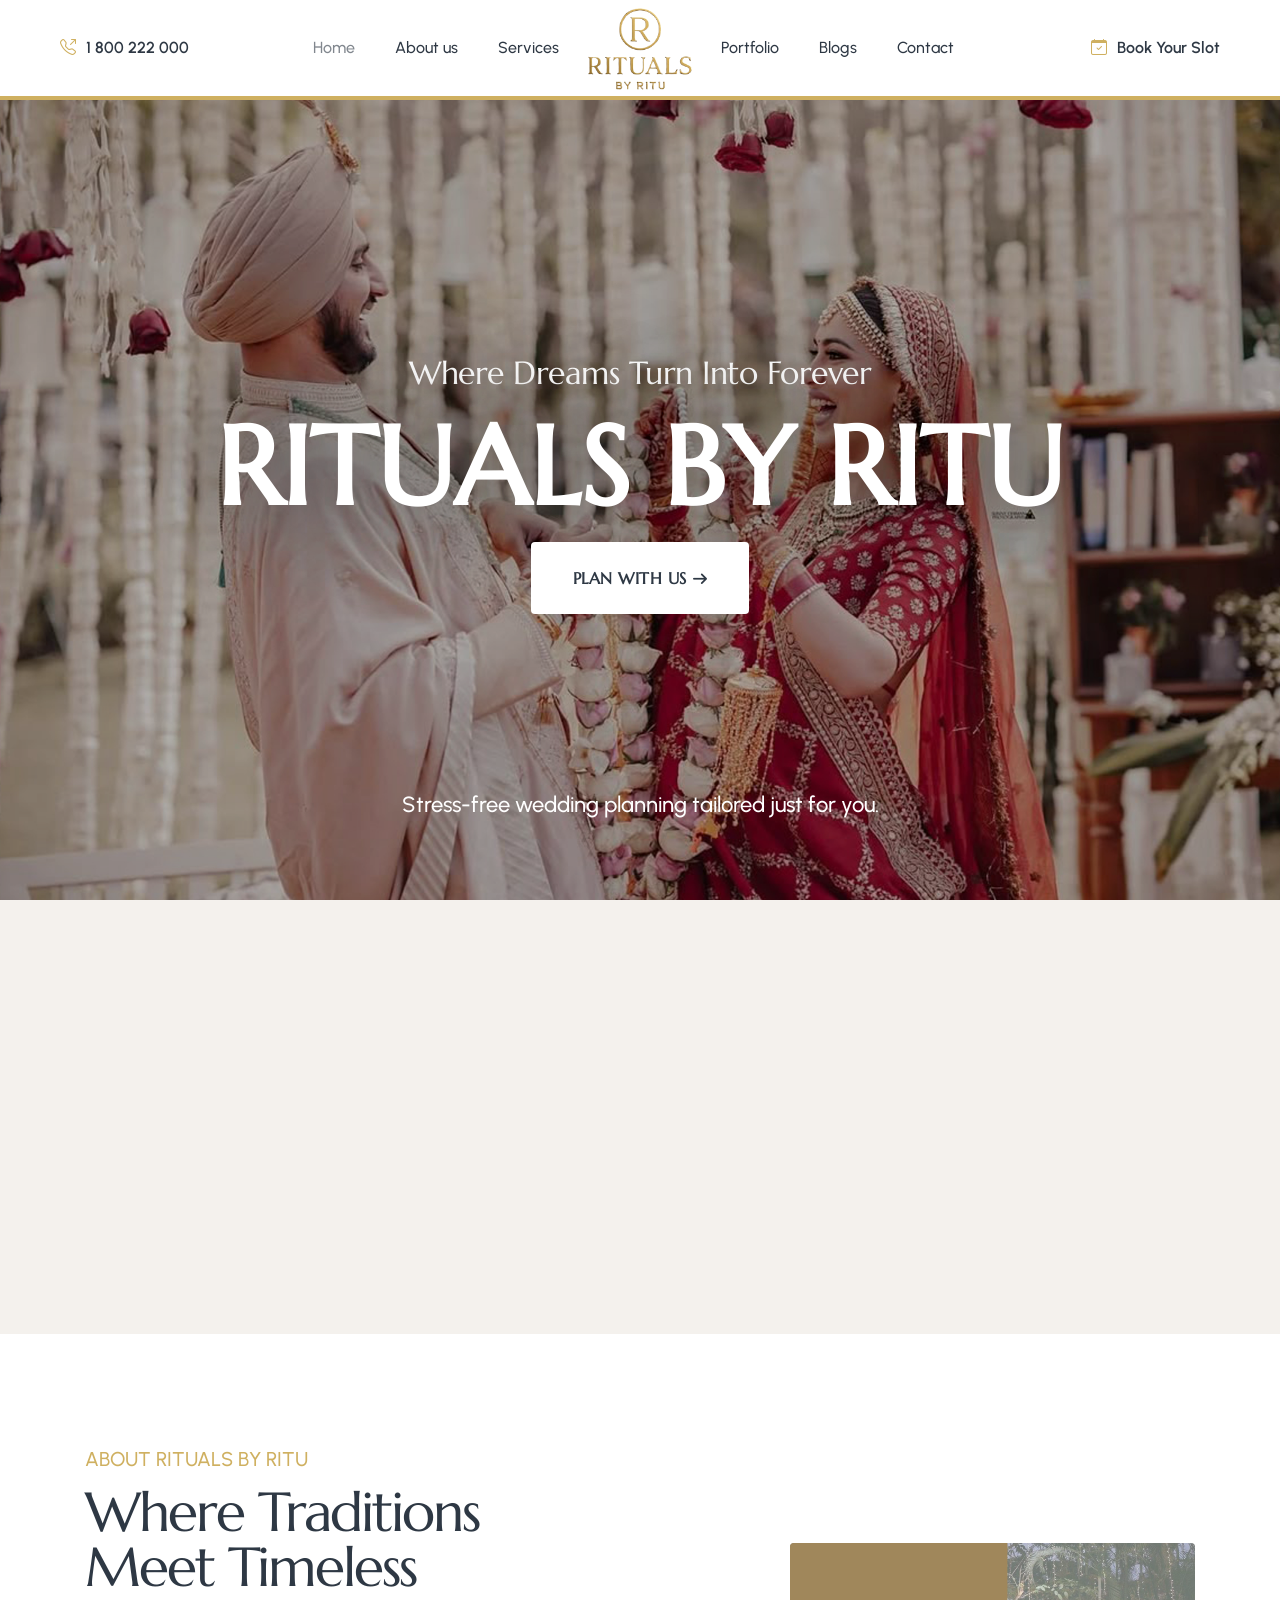
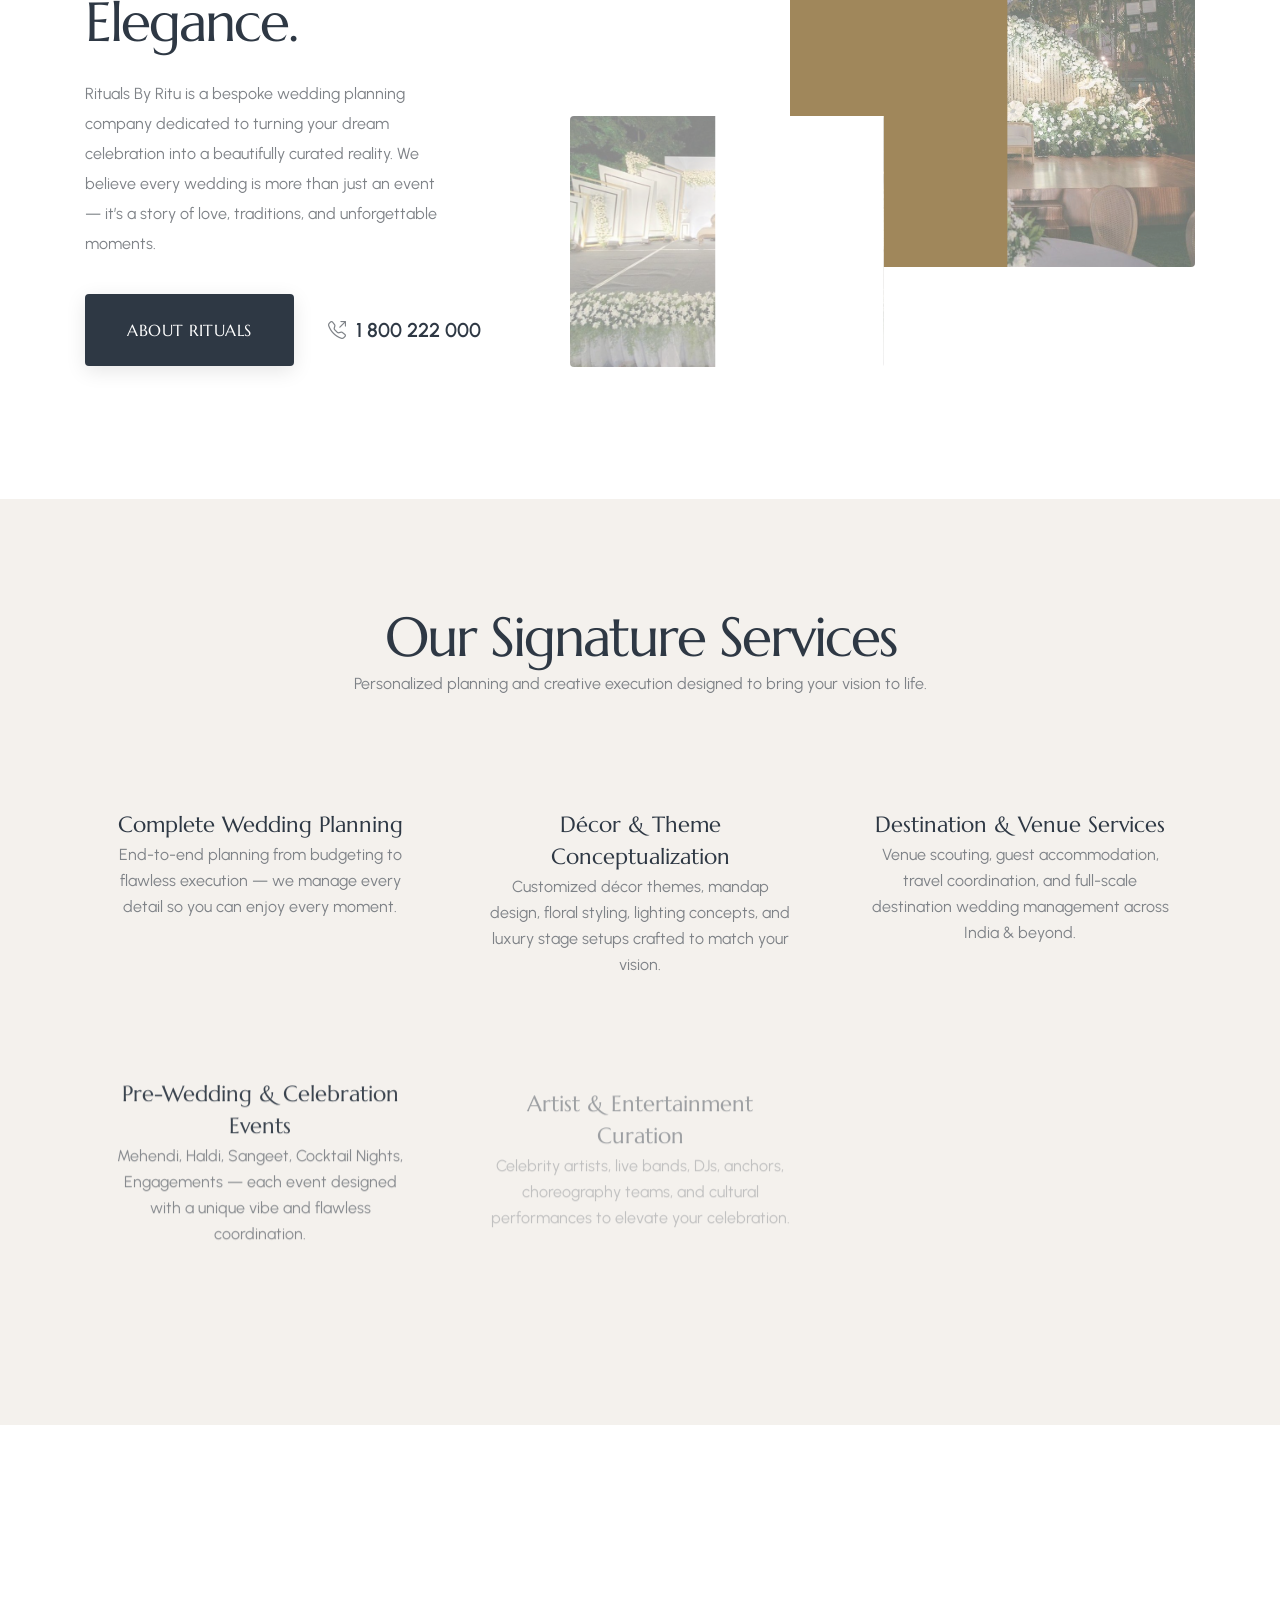
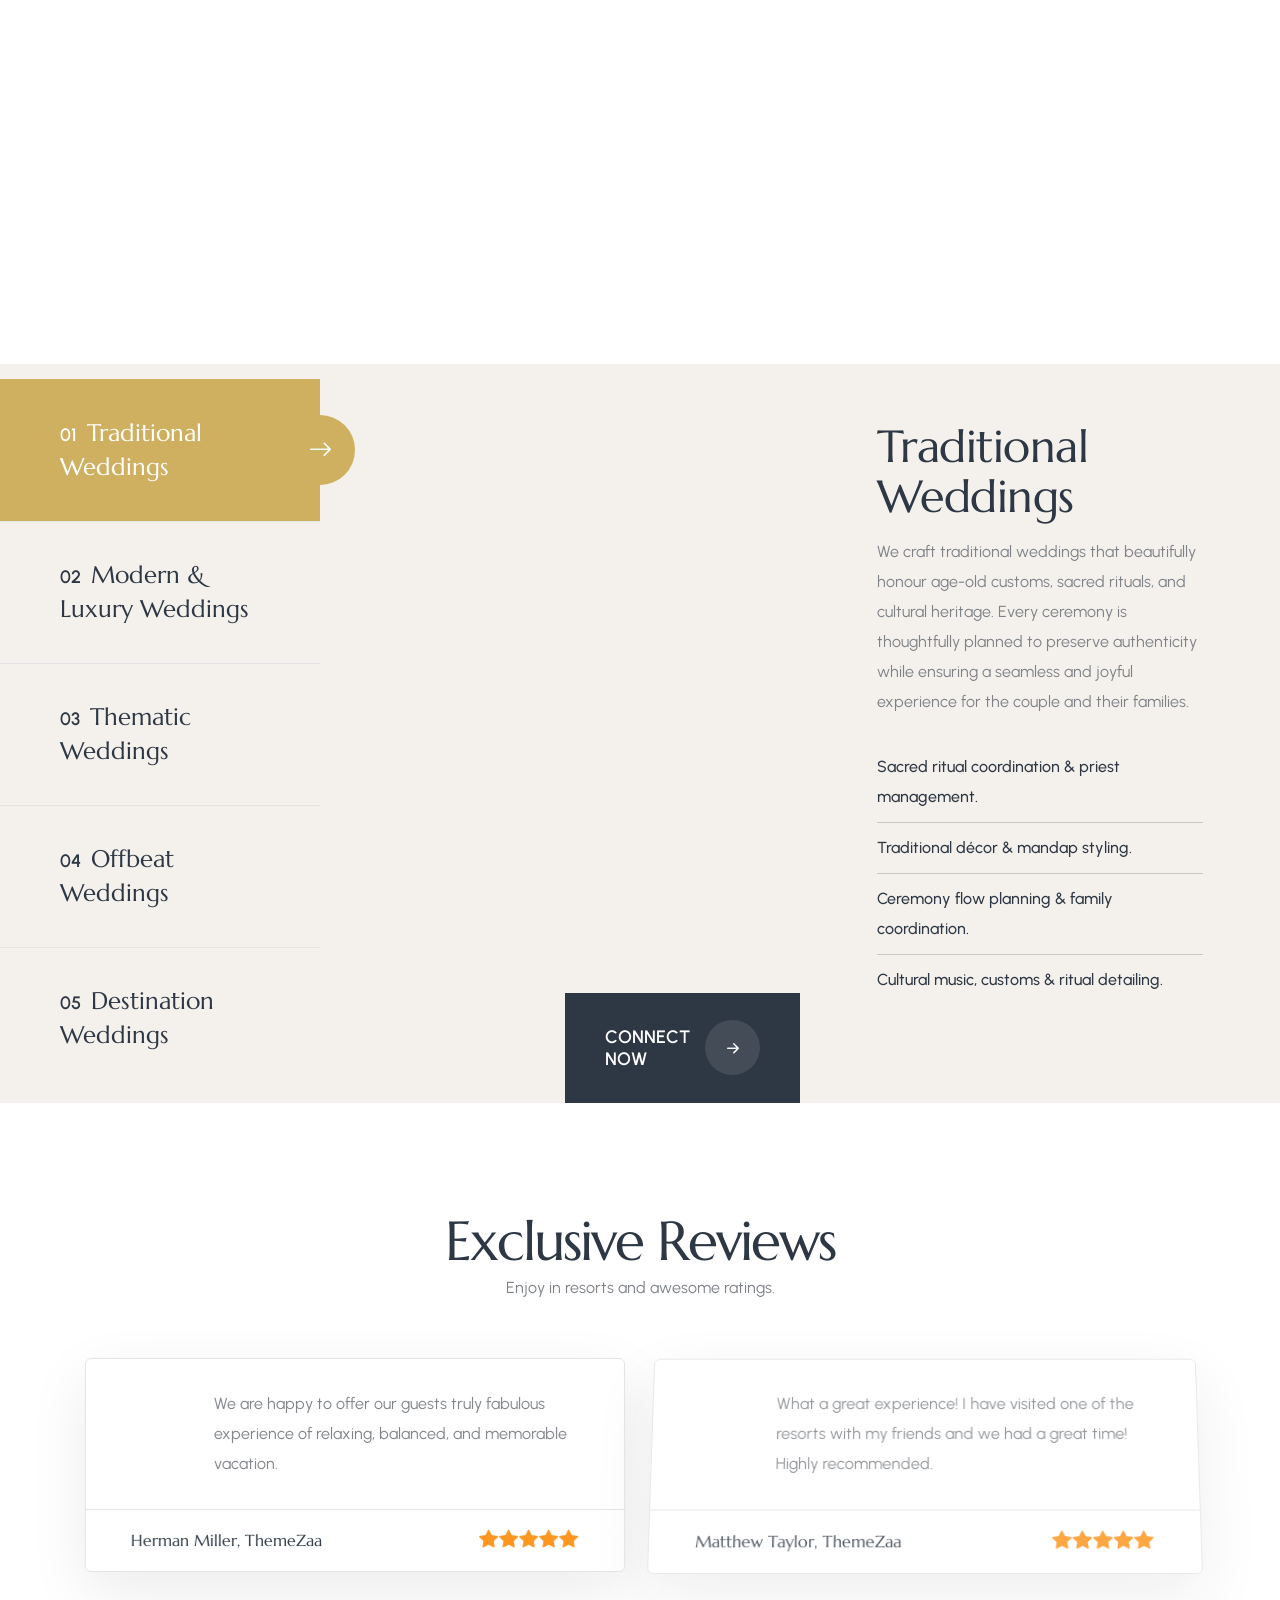
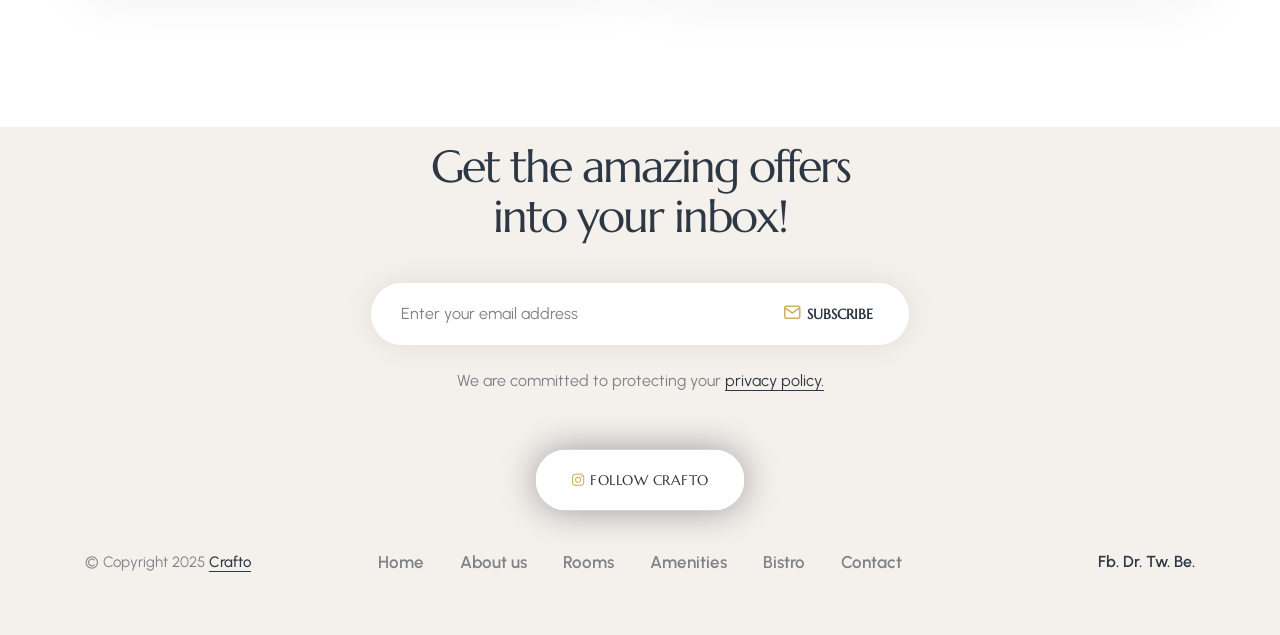
==== commit 33d09d09: "Home Page Layout Done" ====
--- a/index.html
+++ b/index.html
@@ -118,7 +118,7 @@
     <section
       class="p-0 top-space-margin full-screen md-h-600px sm-h-500px border-top border-4 border-color-base-color position-relative"
       data-parallax-background-ratio="0.3"
-      style="background-image: url(&quot;https://placehold.co/1920x1100&quot;)">
+      style="background-image: url(images/home/desktop_slider_1.jpg)">
       <div class="opacity-light bg-black"></div>
       <div class="container h-100 position-relative">
         <div class="row align-items-center h-100 justify-content-center">
@@ -129,7 +129,7 @@
               Where Dreams Turn Into Forever
             </h5>
             <div
-              class="fs-110 lg-fs-200 md-fs-170 sm-fs-150 xs-fs-110 fw-700 mb-20px ls-minus-8px md-ls-minus-4px xs-ls-minus-2px text-shadow-double-large">
+              class="alt-font fs-110 lg-fs-200 md-fs-170 sm-fs-150 xs-fs-110 fw-700 mb-20px text-shadow-double-large">
               RITUALS BY RITU
             </div>
             <div class="mb-30px">
@@ -155,6 +155,7 @@
       </div>
     </section>
     <!-- end banner slider -->
+
     <!-- start section -->
     <section class="bg-very-light-gray half-section ps-6 pe-6">
       <div class="container-fluid">
@@ -167,14 +168,16 @@
             <div class="feature-box ps-8 pe-8 xl-ps-5 xl-pe-5">
               <div
                 class="feature-box-icon feature-box-icon-rounded w-120px h-120px rounded-circle mb-20px">
-                <i
-                  class="line-icon-Medal-2 icon-extra-large text-base-color"></i>
+                <i class="fa-solid fa-gem icon-extra-large text-base-color"></i>
               </div>
               <div class="feature-box-content last-paragraph-no-margin">
-                <span class="alt-font text-dark-gray fs-22 ls-0px"
-                  >Five stars luxury resort</span
-                >
-                <p>Experience a unique stay.</p>
+                <span class="alt-font text-dark-gray fs-22 ls-0px">
+                  Wedding Planning</span
+                >
+                <p>
+                  Personalized concepts tailored to your traditions, style, and
+                  love story.
+                </p>
               </div>
             </div>
           </div>
@@ -186,13 +189,16 @@
               <div
                 class="feature-box-icon feature-box-icon-rounded w-120px h-120px rounded-circle mb-20px">
                 <i
-                  class="line-icon-Moustache-Smiley icon-extra-large text-base-color"></i>
+                  class="fa-solid fa-wand-magic-sparkles icon-extra-large text-base-color"></i>
               </div>
               <div class="feature-box-content last-paragraph-no-margin">
                 <span class="alt-font text-dark-gray fs-22 ls-0px"
-                  >Well trained manpower</span
-                >
-                <p>Dedicated meal courses.</p>
+                  >Creative Décor & Styling</span
+                >
+                <p>
+                  Elegant themes and stunning setups to leave lasting
+                  impressions.
+                </p>
               </div>
             </div>
           </div>
@@ -204,13 +210,15 @@
               <div
                 class="feature-box-icon feature-box-icon-rounded w-120px h-120px rounded-circle mb-20px">
                 <i
-                  class="line-icon-French-Fries icon-extra-large text-base-color"></i>
+                  class="fa-solid fa-plane-departure icon-extra-large text-base-color"></i>
               </div>
               <div class="feature-box-content last-paragraph-no-margin">
-                <span class="alt-font text-dark-gray fs-22 ls-0px"
-                  >Fine dining restaurants</span
-                >
-                <p>Discover a medley of flavours.</p>
+                <span class="alt-font text-dark-gray fs-22 ls-0px">
+                  Destination Weddings
+                </span>
+                <p>
+                  Magical ceremonies across India's most breathtaking venues.
+                </p>
               </div>
             </div>
           </div>
@@ -221,13 +229,16 @@
               <div
                 class="feature-box-icon feature-box-icon-rounded w-120px h-120px rounded-circle mb-20px">
                 <i
-                  class="line-icon-Life-Safer icon-extra-large text-base-color"></i>
+                  class="fa-solid fa-calendar-check icon-extra-large text-base-color"></i>
               </div>
               <div class="feature-box-content last-paragraph-no-margin">
                 <span class="alt-font text-dark-gray fs-22 ls-0px"
-                  >Large swimming pool</span
-                >
-                <p>Unwind and discover joy.</p>
+                  >Seamless Management</span
+                >
+                <p>
+                  Flawless coordination from the first ritual to the final
+                  celebration.
+                </p>
               </div>
             </div>
           </div>
@@ -237,35 +248,32 @@
     </section>
     <!-- end section -->
     <!-- start section -->
-    <section
-      class="background-position-center background-repeat"
-      style="
-        background-image: url(&quot;images/vertical-center-line-bg.svg&quot;);
-      ">
+    <section class="pb-0">
       <div class="container">
         <div class="row align-items-center mb-12 md-mb-17 xs-mb-25">
           <div
             class="col-lg-5 md-mb-50px"
             data-anime='{ "el": "childs", "opacity": [0, 1], "rotateY": [-90, 0], "rotateZ": [-10, 0], "translateY": [80, 0], "translateZ": [50, 0], "staggervalue": 200, "duration": 800, "delay": 200, "easing": "easeOutCirc" }'>
-            <span class="mb-10px text-base-color fw-500 d-block"
-              >About resorts</span
+            <span
+              class="mb-10px text-base-color fw-500 d-block fs-20 text-uppercase"
+              >About Rituals By Ritu</span
             >
             <h2 class="alt-font text-dark-gray ls-minus-2px">
-              Relax at the luxury resorts around the entire world.
+              Where Traditions Meet Timeless Elegance.
             </h2>
             <p class="w-80 xl-w-100 mb-35px xs-mb-10px">
-              A design-led approach guides the team, implementing practices,
-              products and services that are thoughtful and environmentally
-              sound. Family of professionals that creates intelligent designs
-              that help the face of hospitality.
+              Rituals By Ritu is a bespoke wedding planning company dedicated to
+              turning your dream celebration into a beautifully curated reality.
+              We believe every wedding is more than just an event — it’s a story
+              of love, traditions, and unforgettable moments.
             </p>
             <div class="d-inline-block w-100">
               <a
-                href="demo-hotel-and-resort-about-us.html"
+                href="about-us.html"
                 class="btn btn-extra-large btn-switch-text btn-dark-gray btn-box-shadow btn-round-edge d-inline-block align-middle me-30px xs-me-10px xs-mt-20px">
                 <span>
-                  <span class="btn-double-text" data-text="About resort"
-                    >About resort</span
+                  <span class="btn-double-text" data-text="About Rituals"
+                    >About Rituals</span
                   >
                 </span>
               </a>
@@ -280,7 +288,7 @@
             </div>
           </div>
           <div class="col-lg-6 position-relative offset-lg-1">
-            <span
+            <!-- <span
               class="fs-90 position-absolute left-60px md-left-100px sm-left-70px xs-left-10px top-90px xs-top-50px text-dark-gray fw-700 z-index-1"
               data-bottom-top="transform: translateY(50px) scale(1,1)"
               data-top-bottom="transform: translateY(-50px) scale(1,1)"
@@ -288,12 +296,12 @@
               ><span
                 class="fs-15 fw-600 d-table lh-16 text-uppercase text-medium-gray"
                 >Started in</span
-              >1995</span
-            >
+              >2015</span
+            > -->
             <div
               class="w-75 overflow-hidden position-relative xs-w-80 border-radius-4px float-end"
               data-anime='{ "effect": "slide", "color": "#A0875B", "direction":"rl", "easing": "easeOutQuad", "duration": 600, "delay":400}'>
-              <img class="w-100" src="https://placehold.co/480x575" alt="" />
+              <img class="w-100" src="images/home/home_about_1.jpg" alt="" />
             </div>
             <div
               class="position-absolute left-minus-70px md-left-15px bottom-minus-50px w-55 overflow-hidden"
@@ -302,99 +310,8 @@
               data-anime='{ "effect": "slide", "color": "#ffffff", "direction":"lr", "easing": "easeOutQuad", "duration": 600, "delay":500}'>
               <img
                 class="w-100 border-radius-4px"
-                src="https://placehold.co/375x375"
+                src="images/home/home_about_2.jpg"
                 alt="" />
-            </div>
-          </div>
-        </div>
-      </div>
-      <div class="container-fluid">
-        <div class="row position-relative">
-          <div
-            class="col swiper swiper-width-auto feather-shadow text-cente"
-            data-slider-options='{ "slidesPerView": "auto", "spaceBetween":0, "centeredSlides": true, "speed": 10000, "loop": true, "pagination": { "el": ".slider-four-slide-pagination-2", "clickable": false }, "allowTouchMove": false, "autoplay": { "delay":1, "disableOnInteraction": false }, "navigation": { "nextEl": ".slider-four-slide-next-2", "prevEl": ".slider-four-slide-prev-2" }, "keyboard": { "enabled": true, "onlyInViewport": true }, "effect": "slide" }'>
-            <div class="swiper-wrapper marquee-slide">
-              <!-- start client item -->
-              <div class="swiper-slide">
-                <div
-                  class="fs-28 sm-fs-22 alt-font ls-minus-05px text-dark-gray">
-                  <span
-                    class="w-10px h-10px border border-radius-100 border-color-base-color d-inline-block ms-50px me-50px md-ms-30px md-me-30px"></span
-                  >Our hotel has been present for over 20 years
-                </div>
-              </div>
-              <!-- end client item -->
-              <!-- start client item -->
-              <div class="swiper-slide">
-                <div
-                  class="fs-28 sm-fs-22 alt-font ls-minus-05px text-dark-gray">
-                  <span
-                    class="w-10px h-10px border border-radius-100 border-color-base-color d-inline-block ms-50px me-50px md-ms-30px md-me-30px"></span
-                  >We make the best for all our customers
-                </div>
-              </div>
-              <!-- end client item -->
-              <!-- start client item -->
-              <div class="swiper-slide">
-                <div
-                  class="fs-28 sm-fs-22 alt-font ls-minus-05px text-dark-gray">
-                  <span
-                    class="w-10px h-10px border border-radius-100 border-color-base-color d-inline-block ms-50px me-50px md-ms-30px md-me-30px"></span
-                  >The resort is built in and around an 18 acres
-                </div>
-              </div>
-              <!-- end client item -->
-              <!-- start client item -->
-              <div class="swiper-slide">
-                <div
-                  class="fs-28 sm-fs-22 alt-font ls-minus-05px text-dark-gray">
-                  <span
-                    class="w-10px h-10px border border-radius-100 border-color-base-color d-inline-block ms-50px me-50px md-ms-30px md-me-30px"></span
-                  >Sustainable and meaningful ecosystem of hospitality
-                </div>
-              </div>
-              <!-- end client item -->
-              <!-- start client item -->
-              <div class="swiper-slide">
-                <div
-                  class="fs-28 sm-fs-22 alt-font ls-minus-05px text-dark-gray">
-                  <span
-                    class="w-10px h-10px border border-radius-100 border-color-base-color d-inline-block ms-50px me-50px md-ms-30px md-me-30px"></span
-                  >Our hotel has been present for over 20 years
-                </div>
-              </div>
-              <!-- end client item -->
-              <!-- start client item -->
-              <div class="swiper-slide">
-                <div
-                  class="fs-28 sm-fs-22 alt-font ls-minus-05px text-dark-gray">
-                  <span
-                    class="w-10px h-10px border border-radius-100 border-color-base-color d-inline-block ms-50px me-50px md-ms-30px md-me-30px"></span
-                  >We make the best for all our customers
-                </div>
-              </div>
-              <!-- end client item -->
-              <!-- start client item -->
-              <div class="swiper-slide">
-                <div
-                  class="fs-28 sm-fs-22 alt-font ls-minus-05px text-dark-gray">
-                  <span
-                    class="w-10px h-10px border border-radius-100 border-color-base-color d-inline-block ms-50px me-50px md-ms-30px md-me-30px"></span
-                  >The resort is built in and around an 18 acres
-                </div>
-              </div>
-              <!-- end client item -->
-              <!-- start client item -->
-              <div class="swiper-slide">
-                <div
-                  class="fs-28 sm-fs-22 alt-font ls-minus-05px text-dark-gray">
-                  <span
-                    class="w-10px h-10px border border-radius-100 border-color-base-color d-inline-block ms-50px me-50px md-ms-30px md-me-30px"></span
-                  >Sustainable and meaningful ecosystem of hospitality
-                </div>
-              </div>
-              <!-- end client item -->
-              <!-- end client item -->
             </div>
           </div>
         </div>
@@ -402,236 +319,201 @@
     </section>
     <!-- end section -->
     <!-- start section -->
-    <section
-      class="bg-very-light-gray overlap-height position-relative background-position-center background-repeat"
-      style="
-        background-image: url(&quot;images/vertical-center-line-bg-dark.svg&quot;);
-      ">
+    <section class="bg-very-light-gray overlap-height position-relative">
       <div class="container overlap-gap-section">
         <div class="row justify-content-center mb-5 xs-mb-7">
           <div
             class="col-md-8 text-center"
             data-anime='{ "el": "childs", "translateY": [30, 0], "opacity": [0,1], "duration": 600, "delay": 0, "staggervalue": 300, "easing": "easeOutQuad" }'>
             <h2 class="alt-font mb-5px text-dark-gray ls-minus-2px">
-              Awesome facilities
+              Our Signature Services
             </h2>
             <span class="d-inline-block"
-              >Our hotel has been present for over 20 years.</span
+              >Personalized planning and creative execution designed to bring
+              your vision to life.</span
             >
           </div>
         </div>
         <div
-          class="row row-cols-1 row-cols-lg-3 row-cols-md-2 justify-content-center"
-          data-anime='{ "el": "childs", "opacity": [0,1], "duration": 600, "delay": 0, "staggervalue": 300, "easing": "easeOutQuad" }'>
-          <!-- start rotate box item -->
-          <div
-            class="col text-center rotate-box-style-01 lg-mb-45px"
-            data-bottom-top="transform: translateY(80px)"
-            data-top-bottom="transform: translateY(-80px)">
-            <div class="rm-rotate-box text-center">
-              <div class="flipper to-left">
-                <div class="thumb-wrap">
+          class="row row-cols-1 row-cols-lg-3 row-cols-md-2 transition-inner-all justify-content-center mb-4"
+          data-anime='{ "el": "childs", "translateY": [20, 0], "opacity": [0,1], "duration": 600, "delay": 300, "staggervalue": 300, "easing": "easeOutQuad" }'>
+          <!-- start fancy text box item -->
+          <div class="col mb-20px">
+            <div class="services-box-style-01 hover-box">
+              <div
+                class="position-relative box-image border-radius-6px overflow-hidden">
+                <a href="demo-beauty-salon-services.html">
+                  <img src="https://placehold.co/755x510" alt="" />
                   <div
-                    class="front overflow-hidden h-250px md-h-250px border-radius-4px overflow-hidden"
-                    style="
-                      background-image: url(&quot;https://placehold.co/600x405&quot;);
-                    "></div>
-                  <div class="back border-radius-4px overflow-hidden">
-                    <div class="box-overlay bg-base-color"></div>
-                    <div
-                      class="content-wrap p-40px xs-p-30px last-paragraph-no-margin">
-                      <i
-                        class="line-icon-Dumbbell align-middle icon-extra-large text-white mb-20px"></i>
-                      <p
-                        class="text-white opacity-7 lh-30 sm-w-70 xs-w-100 mx-auto">
-                        Lorem ipsum dolor consectetur adipiscing eiusmod tempor.
-                      </p>
-                    </div>
-                  </div>
-                </div>
-                <span class="fs-20 d-inline-block mt-30px fw-600 text-dark-gray"
-                  >Urban fitness centre</span
-                >
-              </div>
-            </div>
-          </div>
-          <!-- end rotate box item -->
-          <!-- start rotate box item -->
-          <div
-            class="col text-center rotate-box-style-01 lg-mb-45px"
-            data-bottom-top="transform: translateY(-40px)"
-            data-top-bottom="transform: translateY(40px)">
-            <div class="rm-rotate-box text-center">
-              <div class="flipper to-left">
-                <div class="thumb-wrap">
+                    class="box-overlay bg-gradient-blue-ironstone-brown"></div>
+                  <span
+                    class="d-flex justify-content-center align-items-center mx-auto icon-box absolute-middle-center z-index-1 w-65px h-65px rounded-circle border border-color-transparent-white border-1"
+                    ><i
+                      class="bi bi-arrow-right-short text-white icon-very-medium d-flex"></i
+                  ></span>
+                </a>
+              </div>
+              <div class="p-25px last-paragraph-no-margin text-center">
+                <span class="fs-22 text-dark-gray alt-font"
+                  >Complete Wedding Planning</span
+                >
+                <p class="lh-26">
+                  End-to-end planning from budgeting to flawless execution — we
+                  manage every detail so you can enjoy every moment.
+                </p>
+              </div>
+            </div>
+          </div>
+          <!-- end fancy text box item -->
+          <!-- start fancy text box item -->
+          <div class="col mb-20px">
+            <div class="services-box-style-01 hover-box">
+              <div
+                class="position-relative box-image border-radius-6px overflow-hidden">
+                <a href="demo-beauty-salon-services.html">
+                  <img src="https://placehold.co/755x510" alt="" />
                   <div
-                    class="front overflow-hidden h-250px md-h-250px border-radius-4px overflow-hidden"
-                    style="
-                      background-image: url(&quot;https://placehold.co/600x405&quot;);
-                    "></div>
-                  <div class="back border-radius-4px overflow-hidden">
-                    <div class="box-overlay bg-base-color"></div>
-                    <div
-                      class="content-wrap p-40px xs-p-30px last-paragraph-no-margin">
-                      <i
-                        class="line-icon-Leafs align-middle icon-extra-large text-white mb-20px"></i>
-                      <p
-                        class="text-white opacity-7 lh-30 sm-w-70 xs-w-100 mx-auto">
-                        Lorem ipsum dolor consectetur adipiscing eiusmod tempor.
-                      </p>
-                    </div>
-                  </div>
-                </div>
-                <span class="fs-20 d-inline-block mt-30px fw-600 text-dark-gray"
-                  >Luxury spa massage</span
-                >
-              </div>
-            </div>
-          </div>
-          <!-- end rotate box item -->
-          <!-- start rotate box item -->
-          <div
-            class="col text-center rotate-box-style-01 lg-mb-45px"
-            data-bottom-top="transform: translateY(80px)"
-            data-top-bottom="transform: translateY(-80px)">
-            <div class="rm-rotate-box text-center">
-              <div class="flipper to-left">
-                <div class="thumb-wrap">
+                    class="box-overlay bg-gradient-blue-ironstone-brown"></div>
+                  <span
+                    class="d-flex justify-content-center align-items-center mx-auto icon-box absolute-middle-center z-index-1 w-65px h-65px rounded-circle border border-color-transparent-white border-1"
+                    ><i
+                      class="bi bi-arrow-right-short text-white icon-very-medium d-flex"></i
+                  ></span>
+                </a>
+              </div>
+              <div class="p-25px last-paragraph-no-margin text-center">
+                <span class="fs-22 text-dark-gray alt-font"
+                  >Décor & Theme Conceptualization</span
+                >
+                <p class="lh-26">
+                  Customized décor themes, mandap design, floral styling,
+                  lighting concepts, and luxury stage setups crafted to match
+                  your vision.
+                </p>
+              </div>
+            </div>
+          </div>
+          <!-- end fancy text box item -->
+          <!-- start fancy text box item -->
+          <div class="col mb-20px">
+            <div class="services-box-style-01 hover-box">
+              <div
+                class="position-relative box-image border-radius-6px overflow-hidden">
+                <a href="demo-beauty-salon-services.html">
+                  <img src="https://placehold.co/755x510" alt="" />
                   <div
-                    class="front overflow-hidden h-250px md-h-250px border-radius-4px overflow-hidden"
-                    style="
-                      background-image: url(&quot;https://placehold.co/600x405&quot;);
-                    "></div>
-                  <div class="back border-radius-4px overflow-hidden">
-                    <div class="box-overlay bg-base-color"></div>
-                    <div
-                      class="content-wrap p-40px xs-p-30px last-paragraph-no-margin">
-                      <i
-                        class="line-icon-Summer align-middle icon-extra-large text-white mb-20px"></i>
-                      <p
-                        class="text-white opacity-7 lh-30 sm-w-70 xs-w-100 mx-auto">
-                        Lorem ipsum dolor consectetur adipiscing eiusmod tempor.
-                      </p>
-                    </div>
-                  </div>
-                </div>
-                <span class="fs-20 d-inline-block mt-30px fw-600 text-dark-gray"
-                  >Secure private beach</span
-                >
-              </div>
-            </div>
-          </div>
-          <!-- end rotate box item -->
-          <!-- start rotate box item -->
-          <div
-            class="col text-center rotate-box-style-01 md-mb-45px"
-            data-bottom-top="transform: translateY(80px)"
-            data-top-bottom="transform: translateY(-80px)">
-            <div class="rm-rotate-box text-center">
-              <div class="flipper to-left">
-                <div class="thumb-wrap">
+                    class="box-overlay bg-gradient-blue-ironstone-brown"></div>
+                  <span
+                    class="d-flex justify-content-center align-items-center mx-auto icon-box absolute-middle-center z-index-1 w-65px h-65px rounded-circle border border-color-transparent-white border-1"
+                    ><i
+                      class="bi bi-arrow-right-short text-white icon-very-medium d-flex"></i
+                  ></span>
+                </a>
+              </div>
+              <div class="p-25px last-paragraph-no-margin text-center">
+                <span class="fs-22 text-dark-gray alt-font"
+                  >Destination & Venue Services</span
+                >
+                <p class="lh-26">
+                  Venue scouting, guest accommodation, travel coordination, and
+                  full-scale destination wedding management across India &
+                  beyond.
+                </p>
+              </div>
+            </div>
+          </div>
+          <!-- end fancy text box item -->
+          <!-- start fancy text box item -->
+          <div class="col md-mb-20px">
+            <div class="services-box-style-01 hover-box">
+              <div
+                class="position-relative box-image border-radius-6px overflow-hidden">
+                <a href="demo-beauty-salon-services.html">
+                  <img src="https://placehold.co/755x510" alt="" />
                   <div
-                    class="front overflow-hidden h-250px md-h-250px border-radius-4px overflow-hidden"
-                    style="
-                      background-image: url(&quot;https://placehold.co/600x405&quot;);
-                    "></div>
-                  <div class="back border-radius-4px overflow-hidden">
-                    <div class="box-overlay bg-base-color"></div>
-                    <div
-                      class="content-wrap p-40px xs-p-30px last-paragraph-no-margin">
-                      <i
-                        class="line-icon-Swimming align-middle icon-extra-large text-white mb-20px"></i>
-                      <p
-                        class="text-white opacity-7 lh-30 sm-w-70 xs-w-100 mx-auto">
-                        Lorem ipsum dolor consectetur adipiscing eiusmod tempor.
-                      </p>
-                    </div>
-                  </div>
-                </div>
-                <span class="fs-20 d-inline-block mt-30px fw-600 text-dark-gray"
-                  >Large swimming pool</span
-                >
-              </div>
-            </div>
-          </div>
-          <!-- end rotate box item -->
-          <!-- start rotate box item -->
-          <div
-            class="col text-center rotate-box-style-01 mt-5 lg-mt-0 sm-mb-45px"
-            data-bottom-top="transform: translateY(-40px)"
-            data-top-bottom="transform: translateY(40px)">
-            <div class="rm-rotate-box text-center">
-              <div class="flipper to-left">
-                <div class="thumb-wrap">
+                    class="box-overlay bg-gradient-blue-ironstone-brown"></div>
+                  <span
+                    class="d-flex justify-content-center align-items-center mx-auto icon-box absolute-middle-center z-index-1 w-65px h-65px rounded-circle border border-color-transparent-white border-1"
+                    ><i
+                      class="bi bi-arrow-right-short text-white icon-very-medium d-flex"></i
+                  ></span>
+                </a>
+              </div>
+              <div class="p-25px last-paragraph-no-margin text-center">
+                <span class="fs-22 text-dark-gray alt-font"
+                  >Pre-Wedding & Celebration Events</span
+                >
+                <p class="lh-26">
+                  Mehendi, Haldi, Sangeet, Cocktail Nights, Engagements — each
+                  event designed with a unique vibe and flawless coordination.
+                </p>
+              </div>
+            </div>
+          </div>
+          <!-- end fancy text box item -->
+          <!-- start fancy text box item -->
+          <div class="col md-mb-20px">
+            <div class="services-box-style-01 hover-box">
+              <div
+                class="position-relative box-image border-radius-6px overflow-hidden">
+                <a href="demo-beauty-salon-services.html">
+                  <img src="https://placehold.co/755x510" alt="" />
                   <div
-                    class="front overflow-hidden h-250px md-h-250px border-radius-4px overflow-hidden"
-                    style="
-                      background-image: url(&quot;https://placehold.co/600x405&quot;);
-                    "></div>
-                  <div class="back border-radius-4px overflow-hidden">
-                    <div class="box-overlay bg-base-color"></div>
-                    <div
-                      class="content-wrap p-40px xs-p-30px last-paragraph-no-margin">
-                      <i
-                        class="line-icon-Chopsticks align-middle icon-extra-large text-white mb-20px"></i>
-                      <p
-                        class="text-white opacity-7 lh-30 sm-w-70 xs-w-100 mx-auto">
-                        Lorem ipsum dolor consectetur adipiscing eiusmod tempor.
-                      </p>
-                    </div>
-                  </div>
-                </div>
-                <span class="fs-20 d-inline-block mt-30px fw-600 text-dark-gray"
-                  >Exclusive restaurants</span
-                >
-              </div>
-            </div>
-          </div>
-          <!-- end rotate box item -->
-          <!-- start rotate box item -->
-          <div
-            class="col text-center rotate-box-style-01"
-            data-bottom-top="transform: translateY(80px)"
-            data-top-bottom="transform: translateY(-80px)">
-            <div class="rm-rotate-box text-center">
-              <div class="flipper to-left">
-                <div class="thumb-wrap">
+                    class="box-overlay bg-gradient-blue-ironstone-brown"></div>
+                  <span
+                    class="d-flex justify-content-center align-items-center mx-auto icon-box absolute-middle-center z-index-1 w-65px h-65px rounded-circle border border-color-transparent-white border-1"
+                    ><i
+                      class="bi bi-arrow-right-short text-white icon-very-medium d-flex"></i
+                  ></span>
+                </a>
+              </div>
+              <div class="p-25px last-paragraph-no-margin text-center">
+                <span class="fs-22 text-dark-gray alt-font"
+                  >Artist & Entertainment Curation</span
+                >
+                <p class="lh-26">
+                  Celebrity artists, live bands, DJs, anchors, choreography
+                  teams, and cultural performances to elevate your celebration.
+                </p>
+              </div>
+            </div>
+          </div>
+          <!-- end fancy text box item -->
+          <!-- start fancy text box item -->
+          <div class="col">
+            <div class="services-box-style-01 hover-box">
+              <div
+                class="position-relative box-image border-radius-6px overflow-hidden">
+                <a href="demo-beauty-salon-services.html">
+                  <img src="https://placehold.co/755x510" alt="" />
                   <div
-                    class="front overflow-hidden h-250px md-h-250px border-radius-4px overflow-hidden"
-                    style="
-                      background-image: url(&quot;https://placehold.co/600x405&quot;);
-                    "></div>
-                  <div class="back border-radius-4px overflow-hidden">
-                    <div class="box-overlay bg-base-color"></div>
-                    <div
-                      class="content-wrap p-40px xs-p-30px last-paragraph-no-margin">
-                      <i
-                        class="line-icon-ICQ align-middle icon-extra-large text-white mb-20px"></i>
-                      <p
-                        class="text-white opacity-7 lh-30 sm-w-70 xs-w-100 mx-auto">
-                        Lorem ipsum dolor consectetur adipiscing eiusmod tempor.
-                      </p>
-                    </div>
-                  </div>
-                </div>
-                <span class="fs-20 d-inline-block mt-30px fw-600 text-dark-gray"
-                  >Deeply yoga classes</span
-                >
-              </div>
-            </div>
-          </div>
-          <!-- end rotate box item -->
+                    class="box-overlay bg-gradient-blue-ironstone-brown"></div>
+                  <span
+                    class="d-flex justify-content-center align-items-center mx-auto icon-box absolute-middle-center z-index-1 w-65px h-65px rounded-circle border border-color-transparent-white border-1"
+                    ><i
+                      class="bi bi-arrow-right-short text-white icon-very-medium d-flex"></i
+                  ></span>
+                </a>
+              </div>
+              <div class="p-25px last-paragraph-no-margin text-center">
+                <span class="fs-22 text-dark-gray alt-font"
+                  >Guest Hospitality & Logistics</span
+                >
+                <p class="lh-26">
+                  RSVP management, welcome hampers, airport transfers,
+                  accommodation coordination, and on-ground hospitality support.
+                </p>
+              </div>
+            </div>
+          </div>
+          <!-- end fancy text box item -->
         </div>
       </div>
     </section>
     <!-- end section -->
     <!-- start section -->
-    <section
-      class="background-position-center background-repeat"
-      style="
-        background-image: url(&quot;images/vertical-center-line-bg.svg&quot;);
-      ">
-      <div class="container overlap-section">
+    <section class="pb-0">
+      <!-- <div class="container overlap-section">
         <div
           class="row bg-white box-shadow-extra-large border-radius-6px ps-5 pe-5 pt-3 pb-3 g-0 sm-p-6 sm-ps-19 align-items-center mb-8 overflow-hidden position-relative">
           <div class="col-lg-2 col-md-3 text-center sm-mb-25px">
@@ -658,17 +540,17 @@
             </div>
           </div>
         </div>
-      </div>
+      </div> -->
       <div class="container">
         <div class="row justify-content-center mb-5 xs-mb-7">
           <div
             class="col-md-8 text-center"
             data-anime='{ "el": "childs", "translateY": [30, 0], "opacity": [0,1], "duration": 600, "delay": 0, "staggervalue": 300, "easing": "easeOutQuad" }'>
             <h2 class="alt-font mb-5px text-dark-gray ls-minus-2px">
-              Exclusive offers
+              Wedding Experiences
             </h2>
             <span class="d-inline-block"
-              >Enjoy in resorts and awesome facilities.</span
+              >Thoughtfully designed celebrations tailored to your story.</span
             >
           </div>
         </div>
@@ -686,12 +568,12 @@
                   class="hover-content align-items-center d-flex flex-column justify-content-center h-100 p-50px text-center">
                   <div class="w-65 lg-w-90 mt-auto mb-auto">
                     <span class="fs-14 fw-500 ls-2px text-white text-uppercase"
-                      >Exclusive</span
-                    >
+                      >Curated
+                    </span>
                     <div
                       class="divider-style-03 divider-style-03-01 border-color-transparent-white-very-light pt-15px mt-10px"></div>
                     <h6 class="alt-font text-white mb-0">
-                      Honeymoon<br />package
+                      Wedding <br />Experiences
                     </h6>
                   </div>
                   <div class="hover-show-content text-center">
@@ -705,7 +587,7 @@
                   <div class="hover-hide-content">
                     <span
                       class="fs-13 lh-34 text-dark-gray text-uppercase bg-white ps-20px pe-20px d-inline-block border-radius-4px fw-700"
-                      >Get 40% off</span
+                      >Discover More</span
                     >
                   </div>
                 </div>
@@ -724,12 +606,12 @@
                   class="hover-content align-items-center d-flex flex-column justify-content-center h-100 p-60px text-center">
                   <div class="w-65 lg-w-90 mt-auto mb-auto">
                     <span class="fs-14 fw-500 ls-2px text-white text-uppercase"
-                      >Unbundled</span
+                      >GRAND</span
                     >
                     <div
                       class="divider-style-03 divider-style-03-01 border-color-transparent-white-very-light pt-15px mt-10px"></div>
                     <h6 class="alt-font text-white mb-0">
-                      Cocktail<br />package
+                      Royal Luxury<br />Celebration
                     </h6>
                   </div>
                   <div class="hover-show-content text-center">
@@ -743,7 +625,7 @@
                   <div class="hover-hide-content">
                     <span
                       class="fs-13 lh-34 text-dark-gray text-uppercase bg-white ps-20px pe-20px d-inline-block border-radius-4px fw-700"
-                      >Get 30% off</span
+                      >Explore This Style</span
                     >
                   </div>
                 </div>
@@ -762,12 +644,12 @@
                   class="hover-content align-items-center d-flex flex-column justify-content-center h-100 p-60px text-center">
                   <div class="w-65 lg-w-90 mt-auto mb-auto">
                     <span class="fs-14 fw-500 ls-2px text-white text-uppercase"
-                      >Wellness</span
+                      >DESTINATION</span
                     >
                     <div
                       class="divider-style-03 divider-style-03-01 border-color-transparent-white-very-light pt-15px mt-10px"></div>
                     <h6 class="alt-font text-white mb-0">
-                      Massage<br />package
+                      Destination<br />Wedding
                     </h6>
                   </div>
                   <div class="hover-show-content text-center">
@@ -781,7 +663,7 @@
                   <div class="hover-hide-content">
                     <span
                       class="fs-13 lh-34 text-dark-gray text-uppercase bg-white ps-20px pe-20px d-inline-block border-radius-4px fw-700"
-                      >Get 20% off</span
+                      >Plan Your Destination</span
                     >
                   </div>
                 </div>
@@ -790,80 +672,34 @@
           </div>
           <!-- end interactive banner item -->
         </div>
-        <div
-          class="row row-cols-1 row-cols-md-4 row-cols-sm-2 text-center justify-content-center clients-style-05 mb-4 sm-mb-7"
-          data-anime='{ "el": "childs", "opacity": [0,1], "duration": 500, "delay": 0, "staggervalue": 200, "easing": "easeOutQuad" }'>
-          <!-- start client item -->
-          <div class="col sm-mb-30px">
-            <div class="client-box">
-              <a href="#"
-                ><img
-                  src="images/demo-hotel-and-resort-client-01.svg"
-                  class="h-55px"
-                  alt=""
-              /></a>
-            </div>
-          </div>
-          <!-- end client item -->
-          <!-- start client item -->
-          <div class="col sm-mb-30px">
-            <div class="client-box">
-              <a href="#"
-                ><img
-                  src="images/demo-hotel-and-resort-client-02.svg"
-                  class="h-55px"
-                  alt=""
-              /></a>
-            </div>
-          </div>
-          <!-- end client item -->
-          <!-- start client item -->
-          <div class="col xs-mb-30px">
-            <div class="client-box">
-              <a href="#"
-                ><img
-                  src="images/demo-hotel-and-resort-client-03.svg"
-                  class="h-55px"
-                  alt=""
-              /></a>
-            </div>
-          </div>
-          <!-- end client item -->
-          <!-- start client item -->
-          <div class="col">
-            <div class="client-box">
-              <a href="#"
-                ><img
-                  src="images/demo-hotel-and-resort-client-04.svg"
-                  class="h-55px"
-                  alt=""
-              /></a>
-            </div>
-          </div>
-          <!-- end client item -->
-        </div>
-        <div class="row justify-content-center align-items-center">
-          <div
-            class="col-12 text-center last-paragraph-no-margin"
-            data-anime='{ "el": "childs", "translateY": [0, 0], "opacity": [0,1], "duration": 1200, "delay": 0, "staggervalue": 150, "easing": "easeOutQuad" }'>
-            <div
-              class="d-inline-block align-middle bg-dark-gray fw-600 text-white text-uppercase border-radius-4px ps-15px pe-15px fs-12 me-10px md-m-5px">
-              Awesome
-            </div>
-            <div
-              class="d-inline-block align-middle text-dark-gray fs-20 fw-500">
-              <span class="text-decoration-line-bottom fw-600"
-                >Get 20% discount</span
-              >
-              on hotels booking with above websites.
-            </div>
-          </div>
-        </div>
       </div>
     </section>
     <!-- end section -->
+    <!-- Traditional Weddings
+
+Modern Weddings
+
+Luxury Weddings
+
+Thematic Weddings
+
+Offbeat Weddings
+
+Intimate Destination Weddings -->
     <!-- start section -->
     <section class="p-0 overflow-hidden">
+      <div class="row justify-content-center mb-5 xs-mb-7">
+        <div
+          class="col-md-8 text-center"
+          data-anime='{ "el": "childs", "translateY": [30, 0], "opacity": [0,1], "duration": 600, "delay": 0, "staggervalue": 300, "easing": "easeOutQuad" }'>
+          <h2 class="alt-font mb-5px text-dark-gray ls-minus-2px">
+            Wedding Styles We Specialize In
+          </h2>
+          <span class="d-inline-block"
+            >Thoughtfully designed celebrations tailored to your story.</span
+          >
+        </div>
+      </div>
       <div class="container-fluid p-0">
         <div class="row g-0 bg-very-light-gray">
           <div
@@ -877,7 +713,7 @@
                   class="nav-link active">
                   <span
                     ><span class="primary-font me-10px fs-18 fw-600">01</span
-                    >Premium cottage</span
+                    >Traditional Weddings</span
                   >
                   <span
                     class="number-box d-flex justify-content-center align-items-center rounded-circle h-70px w-70px bg-base-color text-white"
@@ -890,7 +726,7 @@
                 <a class="nav-link" data-bs-toggle="tab" href="#tab_seven2">
                   <span
                     ><span class="primary-font me-10px fs-18 fw-600">02</span
-                    >Studios with terrace</span
+                    >Modern & Luxury Weddings</span
                   >
                   <span
                     class="number-box d-flex justify-content-center align-items-center rounded-circle h-70px w-70px bg-base-color text-white"
@@ -903,7 +739,7 @@
                 <a class="nav-link" data-bs-toggle="tab" href="#tab_seven3">
                   <span
                     ><span class="primary-font me-10px fs-18 fw-600">03</span
-                    >Premium pavilions</span
+                    >Thematic Weddings</span
                   >
                   <span
                     class="number-box d-flex justify-content-center align-items-center rounded-circle h-70px w-70px bg-base-color text-white"
@@ -916,7 +752,7 @@
                 <a class="nav-link" data-bs-toggle="tab" href="#tab_seven4">
                   <span
                     ><span class="primary-font me-10px fs-18 fw-600">04</span
-                    >The luxury villa</span
+                    >Offbeat Weddings</span
                   >
                   <span
                     class="number-box d-flex justify-content-center align-items-center rounded-circle h-70px w-70px bg-base-color text-white"
@@ -929,7 +765,7 @@
                 <a class="nav-link" data-bs-toggle="tab" href="#tab_seven5">
                   <span
                     ><span class="primary-font me-10px fs-18 fw-600">05</span
-                    >Grand deluxe room</span
+                    >Destination Weddings</span
                   >
                   <span
                     class="number-box d-flex justify-content-center align-items-center rounded-circle h-70px w-70px bg-base-color text-white"
@@ -952,7 +788,7 @@
                         background-image: url(https://placehold.co/752x577);
                       ">
                       <div class="position-absolute right-0px bottom-0 d-flex">
-                        <div
+                        <!-- <div
                           class="ps-40px pe-40px h-110px bg-white d-flex align-items-center">
                           <div class="fs-30 fw-700 text-dark-gray">
                             <span
@@ -960,7 +796,7 @@
                               >Starting from</span
                             >$50.00
                           </div>
-                        </div>
+                        </div> -->
                         <div
                           class="ps-40px pe-40px xs-ps-30px xs-pe-30px h-110px bg-dark-gray d-flex align-items-center">
                           <a
@@ -968,7 +804,7 @@
                             class="d-flex align-items-center text-white">
                             <span
                               class="fs-18 fw-600 lh-22 text-uppercase me-15px"
-                              >Book<br />now</span
+                              >Connect<br />now</span
                             ><span
                               class="w-55px h-55px bg-white-transparent-extra-light border-radius-100 text-white position-relative"
                               ><i
@@ -982,79 +818,40 @@
                   <div class="col-xl-6 bg-very-light-gray pt-6 pb-6 ps-8 pe-8">
                     <div
                       class="d-flex align-items-xl-start align-items-center text-center text-xl-start flex-column justify-content-center h-100">
-                      <span class="text-base-color fw-500"
-                        >Phenomenal view</span
-                      >
                       <h3 class="text-dark-gray mb-15px alt-font">
-                        Premium cottage
+                        Traditional Weddings
                       </h3>
                       <p>
-                        Discover a private home in the orchard three bedrooms
-                        and baths with a private plunge pool and service and a
-                        three sided view from the king size bed.
+                        We craft traditional weddings that beautifully honour
+                        age-old customs, sacred rituals, and cultural heritage.
+                        Every ceremony is thoughtfully planned to preserve
+                        authenticity while ensuring a seamless and joyful
+                        experience for the couple and their families.
                       </p>
-                      <div
-                        class="row row-cols-1 row-cols-lg-3 row-cols-sm-3 justify-content-center mt-25px md-mt-15px g-0 w-100">
-                        <!-- start features box item -->
-                        <div class="col icon-with-text-style-03">
-                          <div
-                            class="feature-box ps-25px pe-25px xl-ps-15px xl-pe-15px xs-mb-30px overflow-hidden border-end xs-border-end-0 border-color-transparent-base-color">
-                            <div class="feature-box-icon">
-                              <i
-                                class="line-icon-French-Fries icon-large text-base-color mb-15px"></i>
-                            </div>
-                            <div
-                              class="feature-box-content last-paragraph-no-margin">
-                              <span
-                                class="d-inline-block text-dark-gray fw-600 fs-14 text-uppercase lh-20"
-                                >Breakfast included</span
-                              >
-                            </div>
-                          </div>
-                        </div>
-                        <!-- end features box item -->
-                        <!-- start features box item -->
-                        <div class="col icon-with-text-style-03">
-                          <div
-                            class="feature-box ps-25px pe-25px xl-ps-15px xl-pe-15px xs-mb-30px overflow-hidden border-end xs-border-end-0 border-color-transparent-base-color">
-                            <div class="feature-box-icon">
-                              <i
-                                class="line-icon-Bathrobe icon-large text-base-color mb-15px"></i>
-                            </div>
-                            <div
-                              class="feature-box-content last-paragraph-no-margin">
-                              <span
-                                class="d-inline-block text-dark-gray fw-600 fs-14 text-uppercase lh-20"
-                                >Laundry facilities</span
-                              >
-                            </div>
-                          </div>
-                        </div>
-                        <!-- end features box item -->
-                        <!-- start features box item -->
-                        <div class="col icon-with-text-style-03">
-                          <div
-                            class="feature-box ps-25px pe-25px xl-ps-15px xl-pe-15px lg-ps-25px lg-pe-25px overflow-hidden">
-                            <div class="feature-box-icon">
-                              <i
-                                class="line-icon-Car icon-large text-base-color mb-15px"></i>
-                            </div>
-                            <div
-                              class="feature-box-content last-paragraph-no-margin">
-                              <span
-                                class="d-inline-block text-dark-gray fw-600 fs-14 text-uppercase lh-20"
-                                >Pickup and drop</span
-                              >
-                            </div>
-                          </div>
-                        </div>
-                        <!-- end features box item -->
-                      </div>
+                      <ul class="p-0 list-style-01 fw-500 mb-40px">
+                        <li
+                          class="border-color-transparent-dark-light pt-10px pb-10px text-dark-gray">
+                          Sacred ritual coordination & priest management.
+                        </li>
+                        <li
+                          class="border-color-transparent-dark-light pt-10px pb-10px text-dark-gray">
+                          Traditional décor & mandap styling.
+                        </li>
+                        <li
+                          class="border-color-transparent-dark-light pt-10px pb-10px text-dark-gray">
+                          Ceremony flow planning & family coordination.
+                        </li>
+                        <li
+                          class="border-color-transparent-dark-light pt-10px pb-10px text-dark-gray">
+                          Cultural music, customs & ritual detailing.
+                        </li>
+                      </ul>
                     </div>
                   </div>
                 </div>
               </div>
               <!-- end tab content -->
+
               <!-- start tab content -->
               <div class="tab-pane fade in h-100" id="tab_seven2">
                 <div class="row g-0 h-100 lg-h-auto">
@@ -1065,7 +862,7 @@
                         background-image: url(https://placehold.co/752x577);
                       ">
                       <div class="position-absolute right-0px bottom-0 d-flex">
-                        <div
+                        <!-- <div
                           class="ps-40px pe-40px h-110px bg-white d-flex align-items-center">
                           <div class="fs-30 fw-700 text-dark-gray">
                             <span
@@ -1073,7 +870,7 @@
                               >Starting from</span
                             >$50.00
                           </div>
-                        </div>
+                        </div> -->
                         <div
                           class="ps-40px pe-40px xs-ps-30px xs-pe-30px h-110px bg-dark-gray d-flex align-items-center">
                           <a
@@ -1081,7 +878,7 @@
                             class="d-flex align-items-center text-white">
                             <span
                               class="fs-18 fw-600 lh-22 text-uppercase me-15px"
-                              >Book<br />now</span
+                              >Connect<br />now</span
                             ><span
                               class="w-55px h-55px bg-white-transparent-extra-light border-radius-100 text-white position-relative"
                               ><i
@@ -1095,72 +892,34 @@
                   <div class="col-xl-6 bg-very-light-gray pt-6 pb-6 ps-8 pe-8">
                     <div
                       class="d-flex align-items-xl-start align-items-center text-center text-xl-start flex-column justify-content-center h-100">
-                      <span class="text-base-color fw-500">Garden view</span>
                       <h3 class="text-dark-gray mb-15px alt-font">
-                        Studios with terrace
+                        Modern & Luxury Weddings
                       </h3>
                       <p>
-                        Discover a private home in the orchard three bedrooms
-                        and baths with a private plunge pool and service and a
-                        three sided view from the king size bed.
+                        For couples who envision sophistication and grandeur, we
+                        curate modern celebrations that blend contemporary
+                        aesthetics with refined elegance. Each wedding is
+                        designed to feel exclusive, stylish, and flawlessly
+                        executed.
                       </p>
-                      <div
-                        class="row row-cols-1 row-cols-lg-3 row-cols-sm-3 justify-content-center mt-25px md-mt-15px g-0 w-100">
-                        <!-- start features box item -->
-                        <div class="col icon-with-text-style-03">
-                          <div
-                            class="feature-box ps-25px pe-25px xl-ps-15px xl-pe-15px xs-mb-30px overflow-hidden border-end xs-border-end-0 border-color-transparent-base-color">
-                            <div class="feature-box-icon">
-                              <i
-                                class="line-icon-Bathrobe icon-large text-base-color mb-15px"></i>
-                            </div>
-                            <div
-                              class="feature-box-content last-paragraph-no-margin">
-                              <span
-                                class="d-inline-block text-dark-gray fw-600 fs-14 text-uppercase lh-20"
-                                >Laundry facilities</span
-                              >
-                            </div>
-                          </div>
-                        </div>
-                        <!-- end features box item -->
-                        <!-- start features box item -->
-                        <div class="col icon-with-text-style-03">
-                          <div
-                            class="feature-box ps-25px pe-25px xl-ps-15px xl-pe-15px xs-mb-30px overflow-hidden border-end xs-border-end-0 border-color-transparent-base-color">
-                            <div class="feature-box-icon">
-                              <i
-                                class="line-icon-French-Fries icon-large text-base-color mb-15px"></i>
-                            </div>
-                            <div
-                              class="feature-box-content last-paragraph-no-margin">
-                              <span
-                                class="d-inline-block text-dark-gray fw-600 fs-14 text-uppercase lh-20"
-                                >Breakfast included</span
-                              >
-                            </div>
-                          </div>
-                        </div>
-                        <!-- end features box item -->
-                        <!-- start features box item -->
-                        <div class="col icon-with-text-style-03">
-                          <div
-                            class="feature-box ps-25px pe-25px xl-ps-15px xl-pe-15px lg-ps-25px lg-pe-25px overflow-hidden">
-                            <div class="feature-box-icon">
-                              <i
-                                class="line-icon-Car icon-large text-base-color mb-15px"></i>
-                            </div>
-                            <div
-                              class="feature-box-content last-paragraph-no-margin">
-                              <span
-                                class="d-inline-block text-dark-gray fw-600 fs-14 text-uppercase lh-20"
-                                >Pickup and drop</span
-                              >
-                            </div>
-                          </div>
-                        </div>
-                        <!-- end features box item -->
-                      </div>
+                      <ul class="p-0 list-style-01 fw-500 mb-40px">
+                        <li
+                          class="border-color-transparent-dark-light pt-10px pb-10px text-dark-gray">
+                          Bespoke luxury décor concepts.
+                        </li>
+                        <li
+                          class="border-color-transparent-dark-light pt-10px pb-10px text-dark-gray">
+                          Designer floral & lighting arrangements.
+                        </li>
+                        <li
+                          class="border-color-transparent-dark-light pt-10px pb-10px text-dark-gray">
+                          Premium venue styling & production.
+                        </li>
+                        <li
+                          class="border-color-transparent-dark-light pt-10px pb-10px text-dark-gray">
+                          End-to-end coordination & management.
+                        </li>
+                      </ul>
                     </div>
                   </div>
                 </div>
@@ -1176,7 +935,7 @@
                         background-image: url(https://placehold.co/752x577);
                       ">
                       <div class="position-absolute right-0px bottom-0 d-flex">
-                        <div
+                        <!-- <div
                           class="ps-40px pe-40px h-110px bg-white d-flex align-items-center">
                           <div class="fs-30 fw-700 text-dark-gray">
                             <span
@@ -1184,7 +943,7 @@
                               >Starting from</span
                             >$50.00
                           </div>
-                        </div>
+                        </div> -->
                         <div
                           class="ps-40px pe-40px xs-ps-30px xs-pe-30px h-110px bg-dark-gray d-flex align-items-center">
                           <a
@@ -1192,7 +951,7 @@
                             class="d-flex align-items-center text-white">
                             <span
                               class="fs-18 fw-600 lh-22 text-uppercase me-15px"
-                              >Book<br />now</span
+                              >Connect<br />now</span
                             ><span
                               class="w-55px h-55px bg-white-transparent-extra-light border-radius-100 text-white position-relative"
                               ><i
@@ -1206,74 +965,34 @@
                   <div class="col-xl-6 bg-very-light-gray pt-6 pb-6 ps-8 pe-8">
                     <div
                       class="d-flex align-items-xl-start align-items-center text-center text-xl-start flex-column justify-content-center h-100">
-                      <span class="text-base-color fw-500"
-                        >Phenomenal view</span
-                      >
                       <h3 class="text-dark-gray mb-15px alt-font">
-                        Premium pavilions
+                        Thematic Weddings
                       </h3>
                       <p>
-                        Discover a private home in the orchard three bedrooms
-                        and baths with a private plunge pool and service and a
-                        three sided view from the king size bed.
+                        A themed wedding is about storytelling, and we bring
+                        your vision to life with creativity and precision.
+                        Whether inspired by royalty, vintage romance, or a
+                        unique personal concept, we create cohesive and
+                        immersive celebrations.
                       </p>
-                      <div
-                        class="row row-cols-1 row-cols-lg-3 row-cols-sm-3 justify-content-center mt-25px md-mt-15px g-0 w-100">
-                        <!-- start features box item -->
-                        <div class="col icon-with-text-style-03">
-                          <div
-                            class="feature-box ps-25px pe-25px xl-ps-15px xl-pe-15px xs-mb-30px overflow-hidden border-end xs-border-end-0 border-color-transparent-base-color">
-                            <div class="feature-box-icon">
-                              <i
-                                class="line-icon-French-Fries icon-large text-base-color mb-15px"></i>
-                            </div>
-                            <div
-                              class="feature-box-content last-paragraph-no-margin">
-                              <span
-                                class="d-inline-block text-dark-gray fw-600 fs-14 text-uppercase lh-20"
-                                >Breakfast included</span
-                              >
-                            </div>
-                          </div>
-                        </div>
-                        <!-- end features box item -->
-                        <!-- start features box item -->
-                        <div class="col icon-with-text-style-03">
-                          <div
-                            class="feature-box ps-25px pe-25px xl-ps-15px xl-pe-15px xs-mb-30px overflow-hidden border-end xs-border-end-0 border-color-transparent-base-color">
-                            <div class="feature-box-icon">
-                              <i
-                                class="line-icon-Bathrobe icon-large text-base-color mb-15px"></i>
-                            </div>
-                            <div
-                              class="feature-box-content last-paragraph-no-margin">
-                              <span
-                                class="d-inline-block text-dark-gray fw-600 fs-14 text-uppercase lh-20"
-                                >Laundry facilities</span
-                              >
-                            </div>
-                          </div>
-                        </div>
-                        <!-- end features box item -->
-                        <!-- start features box item -->
-                        <div class="col icon-with-text-style-03">
-                          <div
-                            class="feature-box ps-25px pe-25px xl-ps-15px xl-pe-15px lg-ps-25px lg-pe-25px overflow-hidden">
-                            <div class="feature-box-icon">
-                              <i
-                                class="line-icon-Car icon-large text-base-color mb-15px"></i>
-                            </div>
-                            <div
-                              class="feature-box-content last-paragraph-no-margin">
-                              <span
-                                class="d-inline-block text-dark-gray fw-600 fs-14 text-uppercase lh-20"
-                                >Pickup and drop</span
-                              >
-                            </div>
-                          </div>
-                        </div>
-                        <!-- end features box item -->
-                      </div>
+                      <ul class="p-0 list-style-01 fw-500 mb-40px">
+                        <li
+                          class="border-color-transparent-dark-light pt-10px pb-10px text-dark-gray">
+                          Custom theme conceptualisation.
+                        </li>
+                        <li
+                          class="border-color-transparent-dark-light pt-10px pb-10px text-dark-gray">
+                          Coordinated colour palettes & styling.
+                        </li>
+                        <li
+                          class="border-color-transparent-dark-light pt-10px pb-10px text-dark-gray">
+                          Creative stage & décor design.
+                        </li>
+                        <li
+                          class="border-color-transparent-dark-light pt-10px pb-10px text-dark-gray">
+                          Themed entertainment & experiences.
+                        </li>
+                      </ul>
                     </div>
                   </div>
                 </div>
@@ -1289,7 +1008,7 @@
                         background-image: url(https://placehold.co/752x577);
                       ">
                       <div class="position-absolute right-0px bottom-0 d-flex">
-                        <div
+                        <!-- <div
                           class="ps-40px pe-40px h-110px bg-white d-flex align-items-center">
                           <div class="fs-30 fw-700 text-dark-gray">
                             <span
@@ -1297,7 +1016,7 @@
                               >Starting from</span
                             >$50.00
                           </div>
-                        </div>
+                        </div> -->
                         <div
                           class="ps-40px pe-40px xs-ps-30px xs-pe-30px h-110px bg-dark-gray d-flex align-items-center">
                           <a
@@ -1305,7 +1024,7 @@
                             class="d-flex align-items-center text-white">
                             <span
                               class="fs-18 fw-600 lh-22 text-uppercase me-15px"
-                              >Book<br />now</span
+                              >Connect<br />now</span
                             ><span
                               class="w-55px h-55px bg-white-transparent-extra-light border-radius-100 text-white position-relative"
                               ><i
@@ -1319,72 +1038,34 @@
                   <div class="col-xl-6 bg-very-light-gray pt-6 pb-6 ps-8 pe-8">
                     <div
                       class="d-flex align-items-xl-start align-items-center text-center text-xl-start flex-column justify-content-center h-100">
-                      <span class="text-base-color fw-500">Garden view</span>
                       <h3 class="text-dark-gray mb-15px alt-font">
-                        The luxury villa
+                        Offbeat Weddings
                       </h3>
                       <p>
-                        Discover a private home in the orchard three bedrooms
-                        and baths with a private plunge pool and service and a
-                        three sided view from the king size bed.
+                        For couples who wish to break away from convention, we
+                        design weddings that are bold, personal, and
+                        refreshingly unique. Every element is curated to reflect
+                        your individuality and create a celebration that feels
+                        truly yours.
                       </p>
-                      <div
-                        class="row row-cols-1 row-cols-lg-3 row-cols-sm-3 justify-content-center mt-25px md-mt-15px g-0 w-100">
-                        <!-- start features box item -->
-                        <div class="col icon-with-text-style-03">
-                          <div
-                            class="feature-box ps-25px pe-25px xl-ps-15px xl-pe-15px xs-mb-30px overflow-hidden border-end xs-border-end-0 border-color-transparent-base-color">
-                            <div class="feature-box-icon">
-                              <i
-                                class="line-icon-Bathrobe icon-large text-base-color mb-15px"></i>
-                            </div>
-                            <div
-                              class="feature-box-content last-paragraph-no-margin">
-                              <span
-                                class="d-inline-block text-dark-gray fw-600 fs-14 text-uppercase lh-20"
-                                >Laundry facilities</span
-                              >
-                            </div>
-                          </div>
-                        </div>
-                        <!-- end features box item -->
-                        <!-- start features box item -->
-                        <div class="col icon-with-text-style-03">
-                          <div
-                            class="feature-box ps-25px pe-25px xl-ps-15px xl-pe-15px xs-mb-30px overflow-hidden border-end xs-border-end-0 border-color-transparent-base-color">
-                            <div class="feature-box-icon">
-                              <i
-                                class="line-icon-French-Fries icon-large text-base-color mb-15px"></i>
-                            </div>
-                            <div
-                              class="feature-box-content last-paragraph-no-margin">
-                              <span
-                                class="d-inline-block text-dark-gray fw-600 fs-14 text-uppercase lh-20"
-                                >Breakfast included</span
-                              >
-                            </div>
-                          </div>
-                        </div>
-                        <!-- end features box item -->
-                        <!-- start features box item -->
-                        <div class="col icon-with-text-style-03">
-                          <div
-                            class="feature-box ps-25px pe-25px xl-ps-15px xl-pe-15px lg-ps-25px lg-pe-25px overflow-hidden">
-                            <div class="feature-box-icon">
-                              <i
-                                class="line-icon-Car icon-large text-base-color mb-15px"></i>
-                            </div>
-                            <div
-                              class="feature-box-content last-paragraph-no-margin">
-                              <span
-                                class="d-inline-block text-dark-gray fw-600 fs-14 text-uppercase lh-20"
-                                >Pickup and drop</span
-                              >
-                            </div>
-                          </div>
-                        </div>
-                        <!-- end features box item -->
-                      </div>
+                      <ul class="p-0 list-style-01 fw-500 mb-40px">
+                        <li
+                          class="border-color-transparent-dark-light pt-10px pb-10px text-dark-gray">
+                          Unique venue selection.
+                        </li>
+                        <li
+                          class="border-color-transparent-dark-light pt-10px pb-10px text-dark-gray">
+                          Intimate & alternative ceremony setups.
+                        </li>
+                        <li
+                          class="border-color-transparent-dark-light pt-10px pb-10px text-dark-gray">
+                          Creative décor & styling ideas.
+                        </li>
+                        <li
+                          class="border-color-transparent-dark-light pt-10px pb-10px text-dark-gray">
+                          Personalised rituals & concepts.
+                        </li>
+                      </ul>
                     </div>
                   </div>
                 </div>
@@ -1400,7 +1081,7 @@
                         background-image: url(https://placehold.co/752x577);
                       ">
                       <div class="position-absolute right-0px bottom-0 d-flex">
-                        <div
+                        <!-- <div
                           class="ps-40px pe-40px h-110px bg-white d-flex align-items-center">
                           <div class="fs-30 fw-700 text-dark-gray">
                             <span
@@ -1408,7 +1089,7 @@
                               >Starting from</span
                             >$50.00
                           </div>
-                        </div>
+                        </div> -->
                         <div
                           class="ps-40px pe-40px xs-ps-30px xs-pe-30px h-110px bg-dark-gray d-flex align-items-center">
                           <a
@@ -1416,7 +1097,7 @@
                             class="d-flex align-items-center text-white">
                             <span
                               class="fs-18 fw-600 lh-22 text-uppercase me-15px"
-                              >Book<br />now</span
+                              >Connect<br />now</span
                             ><span
                               class="w-55px h-55px bg-white-transparent-extra-light border-radius-100 text-white position-relative"
                               ><i
@@ -1430,72 +1111,33 @@
                   <div class="col-xl-6 bg-very-light-gray pt-6 pb-6 ps-8 pe-8">
                     <div
                       class="d-flex align-items-xl-start align-items-center text-center text-xl-start flex-column justify-content-center h-100">
-                      <span class="text-base-color fw-500">Mountain view</span>
                       <h3 class="text-dark-gray mb-15px alt-font">
-                        Grand deluxe room
+                        Destination Weddings
                       </h3>
                       <p>
-                        Discover a private home in the orchard three bedrooms
-                        and baths with a private plunge pool and service and a
-                        three sided view from the king size bed.
+                        Destination weddings combine celebration with
+                        unforgettable travel experiences. We plan and manage
+                        your special day in stunning locations while ensuring
+                        comfort, coordination, and effortless execution.
                       </p>
-                      <div
-                        class="row row-cols-1 row-cols-lg-3 row-cols-sm-3 justify-content-center mt-25px md-mt-15px g-0 w-100">
-                        <!-- start features box item -->
-                        <div class="col icon-with-text-style-03">
-                          <div
-                            class="feature-box ps-25px pe-25px xl-ps-15px xl-pe-15px xs-mb-30px overflow-hidden border-end xs-border-end-0 border-color-transparent-base-color">
-                            <div class="feature-box-icon">
-                              <i
-                                class="line-icon-French-Fries icon-large text-base-color mb-15px"></i>
-                            </div>
-                            <div
-                              class="feature-box-content last-paragraph-no-margin">
-                              <span
-                                class="d-inline-block text-dark-gray fw-600 fs-14 text-uppercase lh-20"
-                                >Breakfast included</span
-                              >
-                            </div>
-                          </div>
-                        </div>
-                        <!-- end features box item -->
-                        <!-- start features box item -->
-                        <div class="col icon-with-text-style-03">
-                          <div
-                            class="feature-box ps-25px pe-25px xl-ps-15px xl-pe-15px xs-mb-30px overflow-hidden border-end xs-border-end-0 border-color-transparent-base-color">
-                            <div class="feature-box-icon">
-                              <i
-                                class="line-icon-Bathrobe icon-large text-base-color mb-15px"></i>
-                            </div>
-                            <div
-                              class="feature-box-content last-paragraph-no-margin">
-                              <span
-                                class="d-inline-block text-dark-gray fw-600 fs-14 text-uppercase lh-20"
-                                >Laundry facilities</span
-                              >
-                            </div>
-                          </div>
-                        </div>
-                        <!-- end features box item -->
-                        <!-- start features box item -->
-                        <div class="col icon-with-text-style-03">
-                          <div
-                            class="feature-box ps-25px pe-25px xl-ps-15px xl-pe-15px lg-ps-25px lg-pe-25px overflow-hidden">
-                            <div class="feature-box-icon">
-                              <i
-                                class="line-icon-Car icon-large text-base-color mb-15px"></i>
-                            </div>
-                            <div
-                              class="feature-box-content last-paragraph-no-margin">
-                              <span
-                                class="d-inline-block text-dark-gray fw-600 fs-14 text-uppercase lh-20"
-                                >Pickup and drop</span
-                              >
-                            </div>
-                          </div>
-                        </div>
-                        <!-- end features box item -->
-                      </div>
+                      <ul class="p-0 list-style-01 fw-500 mb-40px">
+                        <li
+                          class="border-color-transparent-dark-light pt-10px pb-10px text-dark-gray">
+                          Venue sourcing & location management.
+                        </li>
+                        <li
+                          class="border-color-transparent-dark-light pt-10px pb-10px text-dark-gray">
+                          Travel & accommodation coordination.
+                        </li>
+                        <li
+                          class="border-color-transparent-dark-light pt-10px pb-10px text-dark-gray">
+                          Local vendor & logistics handling.
+                        </li>
+                        <li
+                          class="border-color-transparent-dark-light pt-10px pb-10px text-dark-gray">
+                          On-site wedding planning & hospitality.
+                        </li>
+                      </ul>
                     </div>
                   </div>
                 </div>
@@ -1508,18 +1150,14 @@
     </section>
     <!-- end section -->
     <!-- start section -->
-    <section
-      class="background-position-center background-repeat overlap-height position-relative"
-      style="
-        background-image: url(&quot;images/vertical-center-line-bg.svg&quot;);
-      ">
+    <section class="">
       <div class="container">
         <div class="row justify-content-center mb-5 xs-mb-7">
           <div
             class="col-md-8 text-center"
             data-anime='{ "el": "childs", "translateY": [30, 0], "opacity": [0,1], "duration": 600, "delay": 0, "staggervalue": 300, "easing": "easeOutQuad" }'>
             <h2 class="alt-font mb-5px text-dark-gray ls-minus-2px">
-              Exclusive ratings
+              Exclusive Reviews
             </h2>
             <span class="d-inline-block"
               >Enjoy in resorts and awesome ratings.</span
@@ -1590,23 +1228,8 @@
           </div>
           <!-- end review item -->
         </div>
-        <div class="row mb-3 sm-mb-0">
-          <div
-            class="col-12 text-center"
-            data-anime='{ "translateY": [50, 0], "opacity": [0,1], "duration": 1200, "delay": 0, "staggervalue": 150, "easing": "easeOutQuad" }'>
-            <div
-              class="text-dark-gray fw-500 mb-0 d-inline-block align-middle fs-24">
-              Check all <strong>3,583</strong> exclusive visitor reviews on<a
-                href="#"
-                class="d-inline-block align-middle ms-10px"
-                ><img
-                  src="images/demo-hotel-and-resort-client-01.svg"
-                  class="h-60px"
-                  alt=""
-              /></a>
-            </div>
-          </div>
-        </div>
+
+
       </div>
     </section>
     <!-- end section -->
--- a/css/custom.css
+++ b/css/custom.css
@@ -1,3 +1,25 @@
+/* font */
+@import url("https://fonts.googleapis.com/css2?family=Marcellus&display=swap");
+@import url("https://fonts.googleapis.com/css2?family=Urbanist:wght@100;200;300;400;500;600;700;800;900&display=swap");
+
+/* font */
+@import url("https://fonts.googleapis.com/css2?family=Rufina:wght@400;700&display=swap");
+@import url("https://fonts.googleapis.com/css2?family=Urbanist:wght@100;200;300;400;500;600;700;800;900&display=swap");
+
+:root {
+  --base-color: #cfb060;
+  --secondary-color: #8b7663;
+  --dark-gray: #2e3844;
+  --medium-gray: #7e8287;
+  --light-gray: #ffece7;
+  --light-medium-gray: #7e8691;
+  --very-light-gray: #f4f1ed;
+  --alt-font: "Marcellus", serif;
+  --primary-font: "Urbanist", sans-serif;
+  /* --alt-font: "Rufina", serif;
+  --primary-font: "Urbanist", sans-serif; */
+}
+
 header.sticky.sticky-active .navbar-brand .alt-logo {
   height: 65px !important;
   transition: all 0.3s ease-in-out;
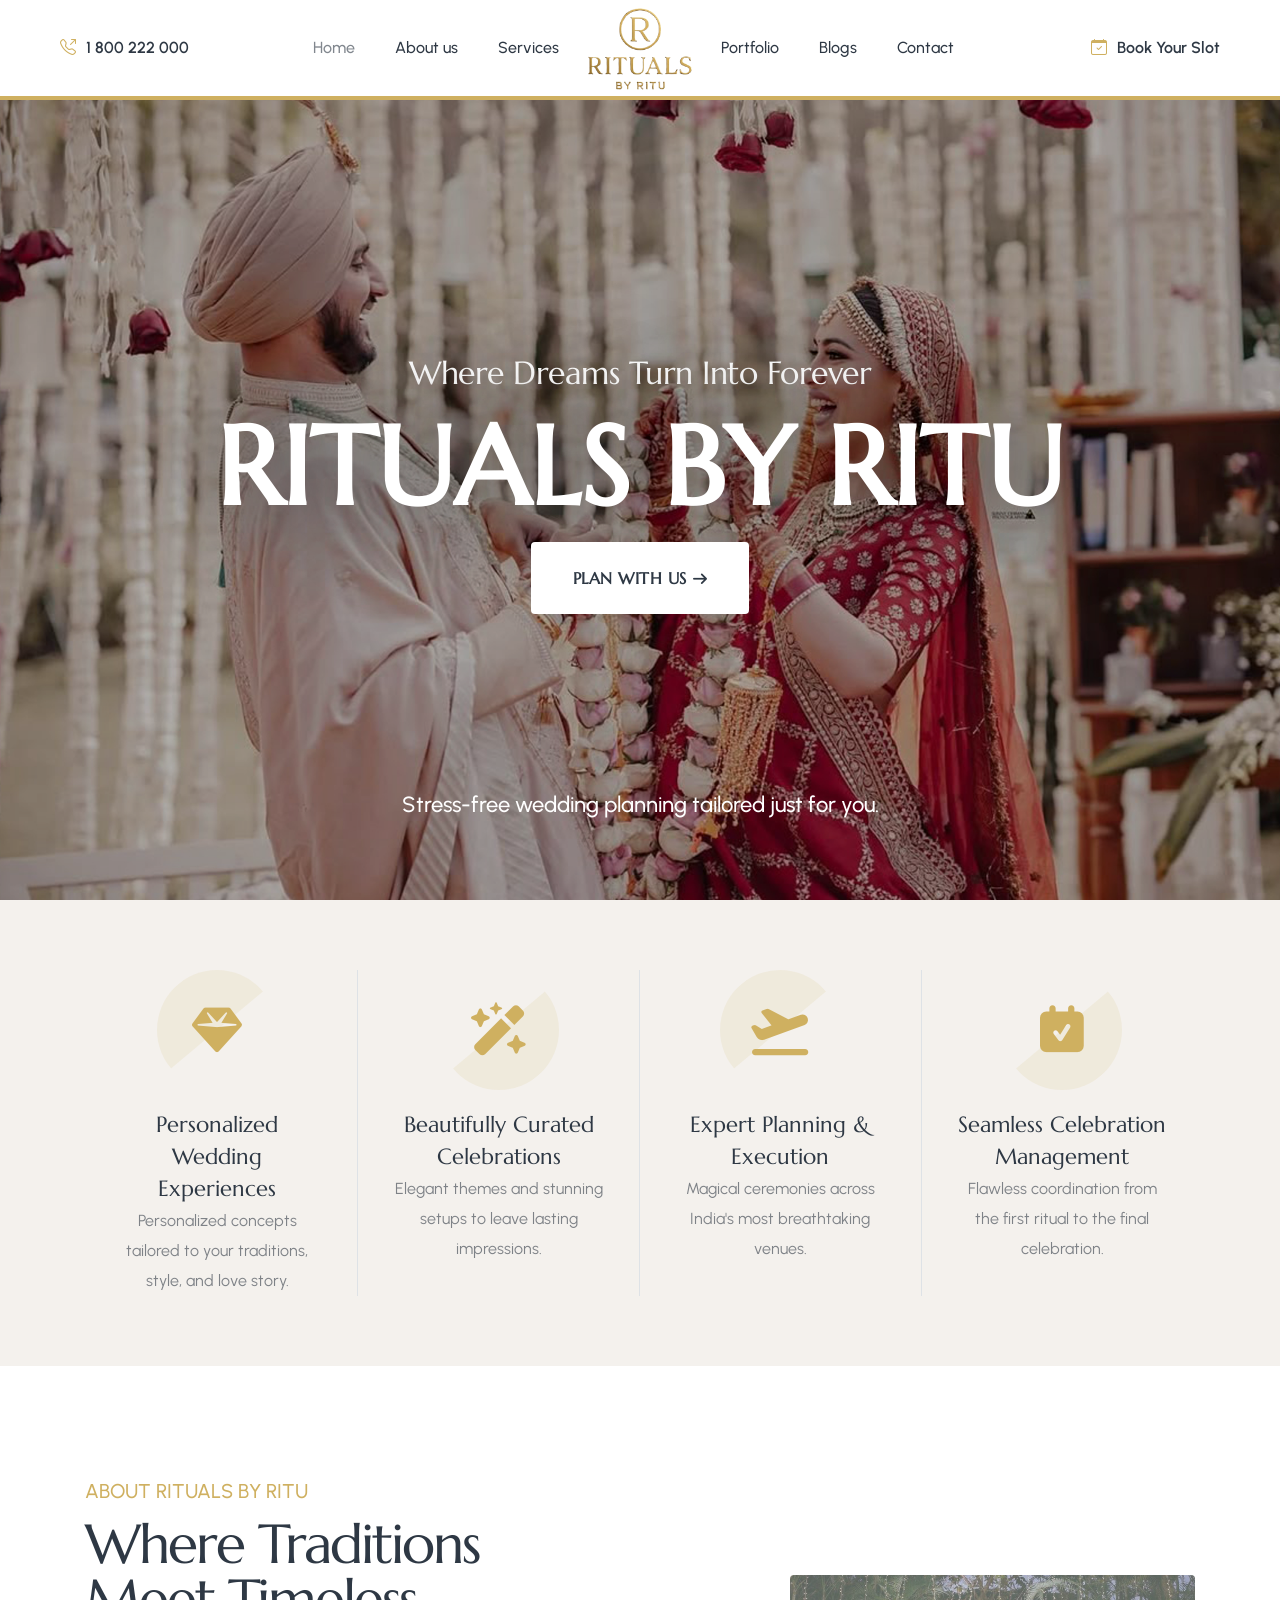
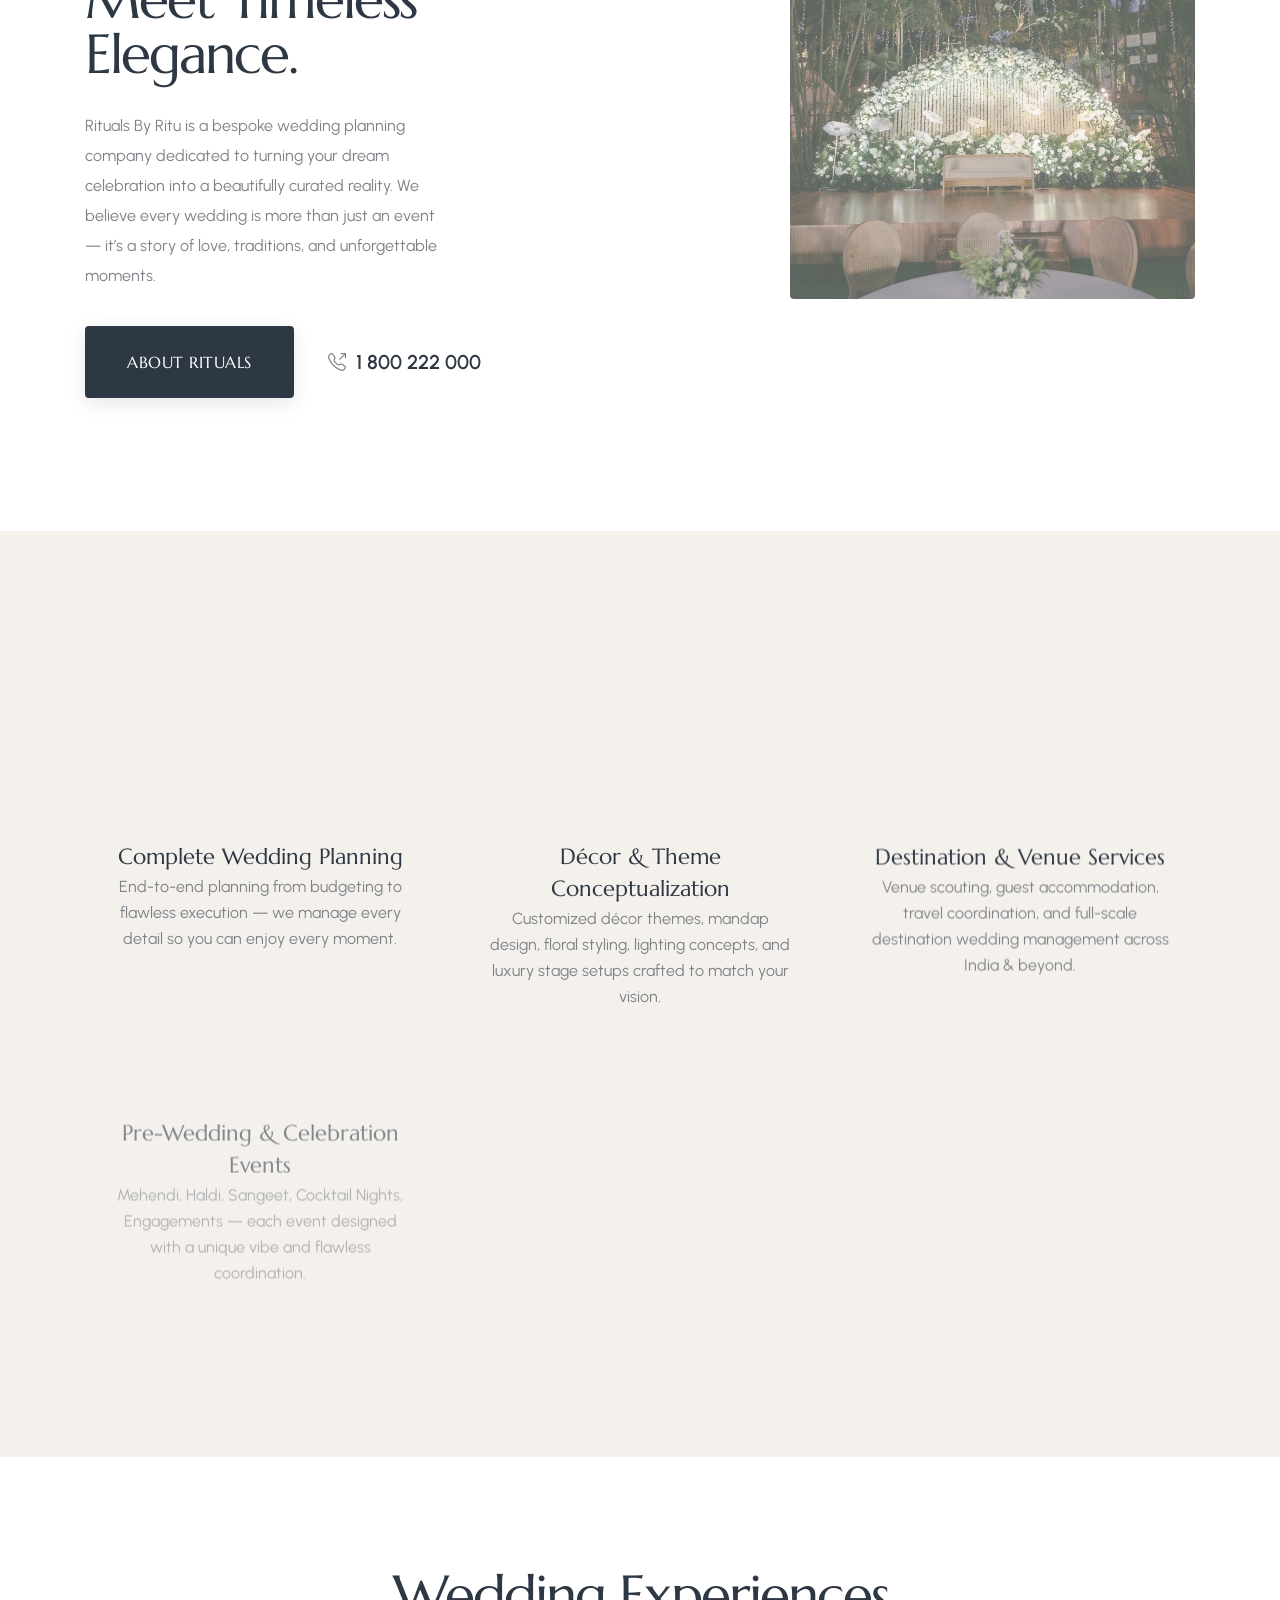
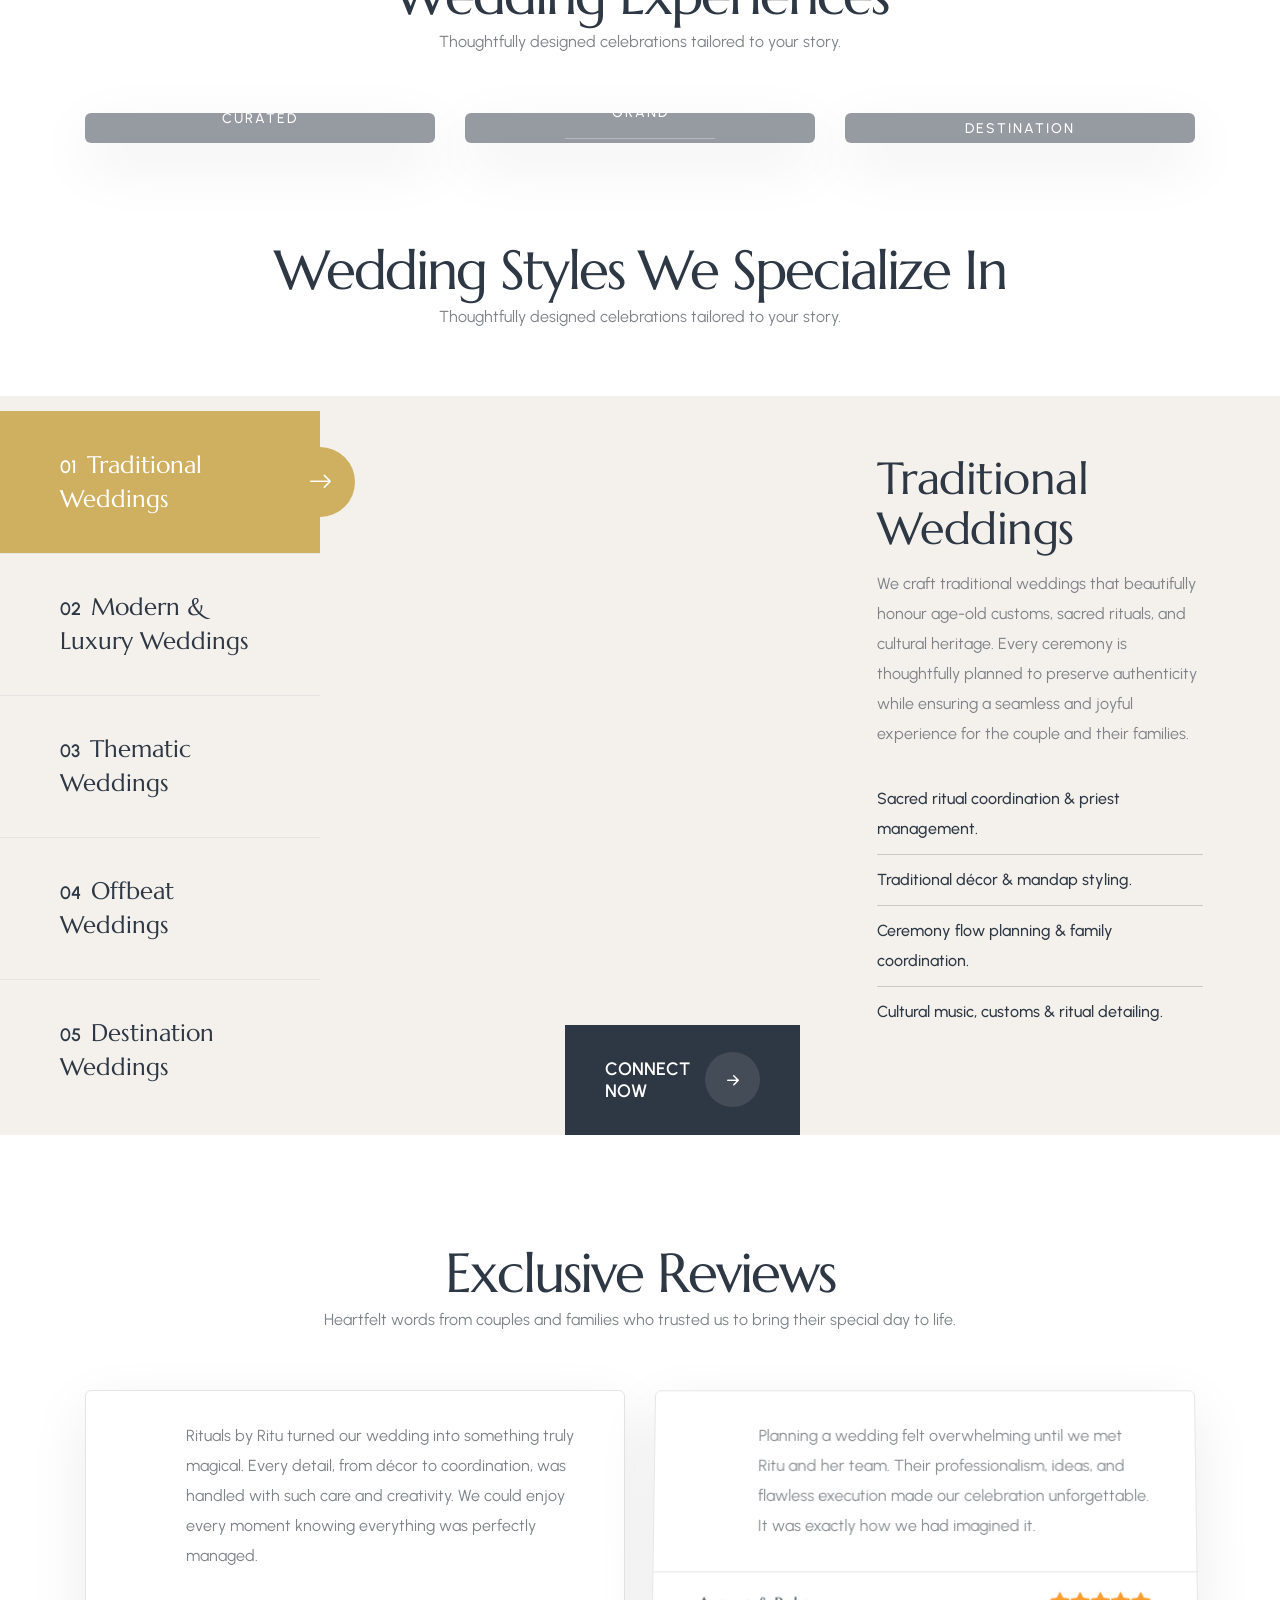
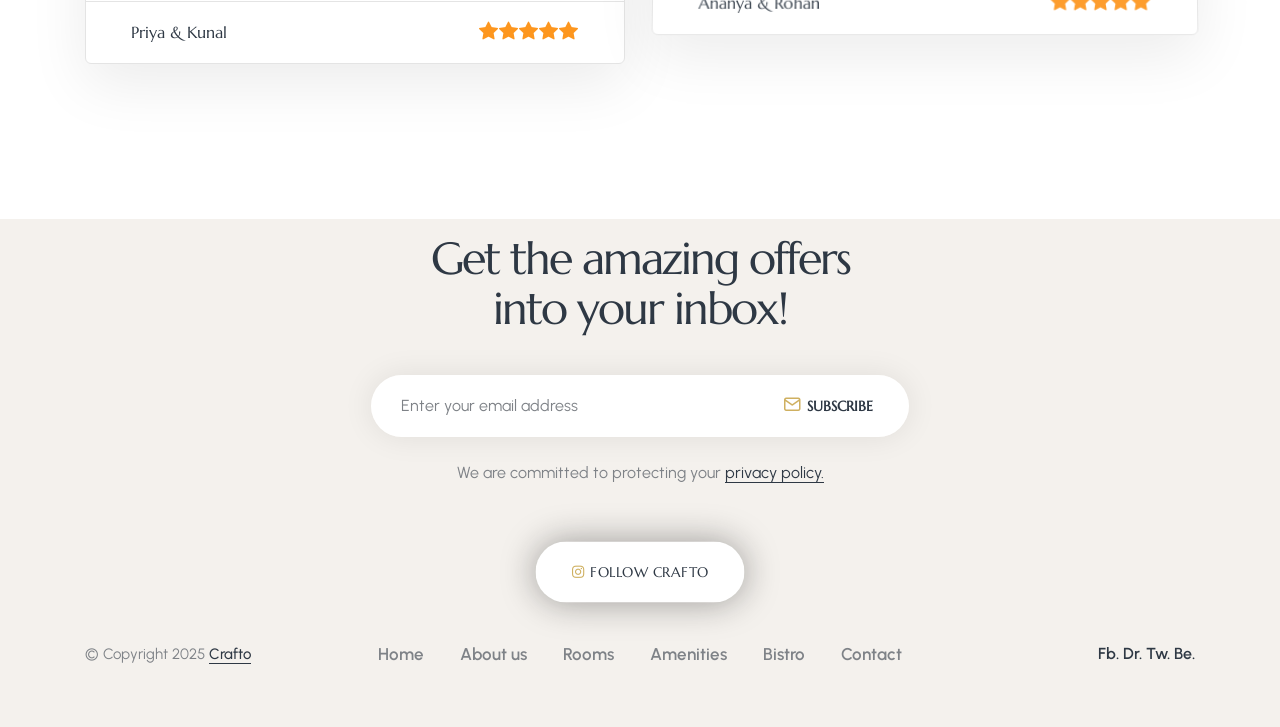
==== commit a8ef9917: "About Page Layout Done" ====
--- a/index.html
+++ b/index.html
@@ -172,7 +172,7 @@
               </div>
               <div class="feature-box-content last-paragraph-no-margin">
                 <span class="alt-font text-dark-gray fs-22 ls-0px">
-                  Wedding Planning</span
+                  Personalized Wedding Experiences</span
                 >
                 <p>
                   Personalized concepts tailored to your traditions, style, and
@@ -193,7 +193,7 @@
               </div>
               <div class="feature-box-content last-paragraph-no-margin">
                 <span class="alt-font text-dark-gray fs-22 ls-0px"
-                  >Creative Décor & Styling</span
+                  >Beautifully Curated Celebrations</span
                 >
                 <p>
                   Elegant themes and stunning setups to leave lasting
@@ -214,7 +214,7 @@
               </div>
               <div class="feature-box-content last-paragraph-no-margin">
                 <span class="alt-font text-dark-gray fs-22 ls-0px">
-                  Destination Weddings
+                  Expert Planning & Execution
                 </span>
                 <p>
                   Magical ceremonies across India's most breathtaking venues.
@@ -233,7 +233,7 @@
               </div>
               <div class="feature-box-content last-paragraph-no-margin">
                 <span class="alt-font text-dark-gray fs-22 ls-0px"
-                  >Seamless Management</span
+                  >Seamless Celebration Management</span
                 >
                 <p>
                   Flawless coordination from the first ritual to the final
@@ -1160,7 +1160,8 @@
               Exclusive Reviews
             </h2>
             <span class="d-inline-block"
-              >Enjoy in resorts and awesome ratings.</span
+              >Heartfelt words from couples and families who trusted us to bring
+              their special day to life.</span
             >
           </div>
         </div>
@@ -1178,15 +1179,17 @@
                   src="https://placehold.co/200x200"
                   alt="" />
                 <p>
-                  We are happy to offer our guests truly fabulous experience of
-                  relaxing, balanced, and memorable vacation.
+                  Rituals by Ritu turned our wedding into something truly
+                  magical. Every detail, from décor to coordination, was handled
+                  with such care and creativity. We could enjoy every moment
+                  knowing everything was perfectly managed.
                 </p>
               </div>
               <div
                 class="border-top border-color-extra-medium-gray pt-15px pb-15px ps-45px pe-45px lg-ps-25px lg-pe-25px text-center text-sm-start">
                 <span
                   class="alt-font fw-500 text-dark-gray d-inline-block xs-fs-17"
-                  >Herman Miller, ThemeZaa</span
+                  >Priya & Kunal</span
                 >
                 <div class="review-star-icon float-sm-end float-none fs-19">
                   <i class="bi bi-star-fill"></i><i class="bi bi-star-fill"></i
@@ -1208,15 +1211,17 @@
                   src="https://placehold.co/200x200"
                   alt="" />
                 <p>
-                  What a great experience! I have visited one of the resorts
-                  with my friends and we had a great time! Highly recommended.
+                  Planning a wedding felt overwhelming until we met Ritu and her
+                  team. Their professionalism, ideas, and flawless execution
+                  made our celebration unforgettable. It was exactly how we had
+                  imagined it.
                 </p>
               </div>
               <div
                 class="border-top border-color-extra-medium-gray pt-15px pb-15px ps-45px pe-45px lg-ps-25px lg-pe-25px text-center text-sm-start">
                 <span
                   class="alt-font fw-500 text-dark-gray d-inline-block xs-fs-17"
-                  >Matthew Taylor, ThemeZaa</span
+                  >Ananya & Rohan</span
                 >
                 <div class="review-star-icon float-sm-end float-none fs-19">
                   <i class="bi bi-star-fill"></i><i class="bi bi-star-fill"></i
@@ -1228,8 +1233,6 @@
           </div>
           <!-- end review item -->
         </div>
-
-
       </div>
     </section>
     <!-- end section -->
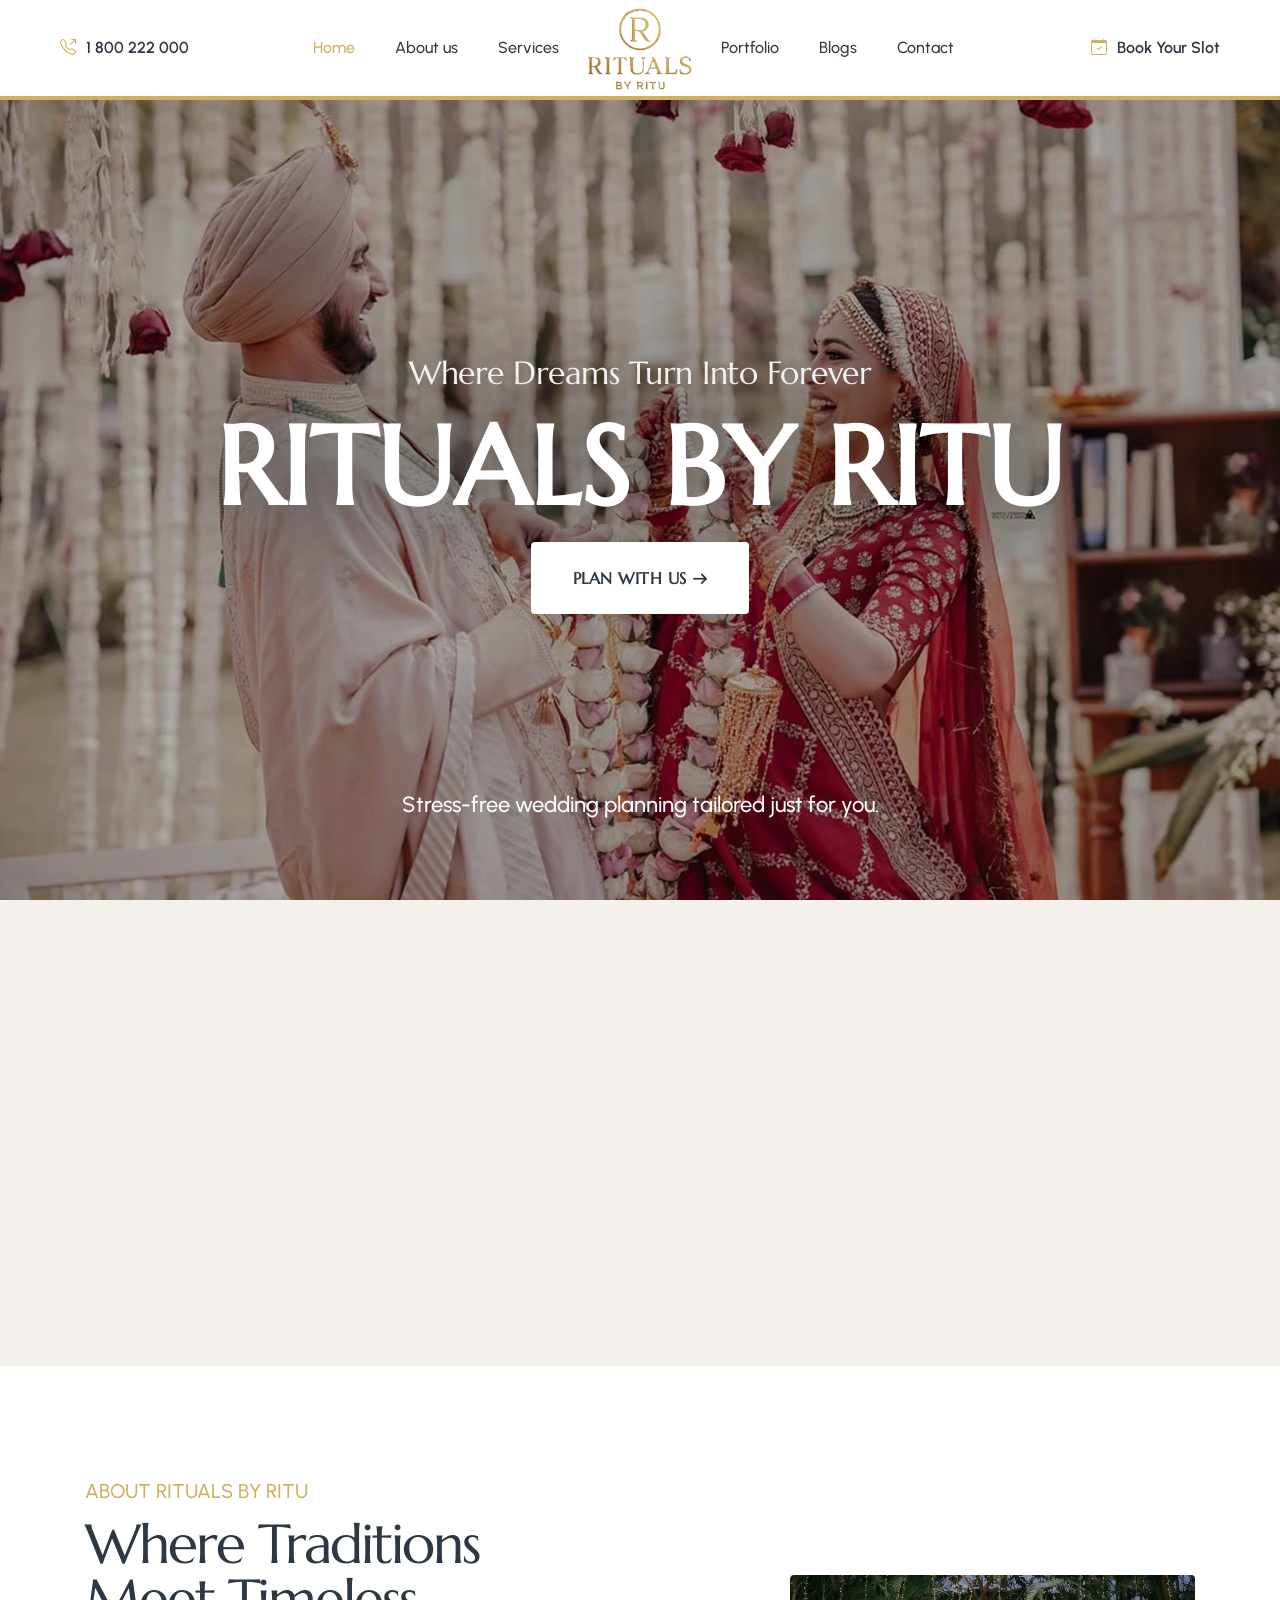
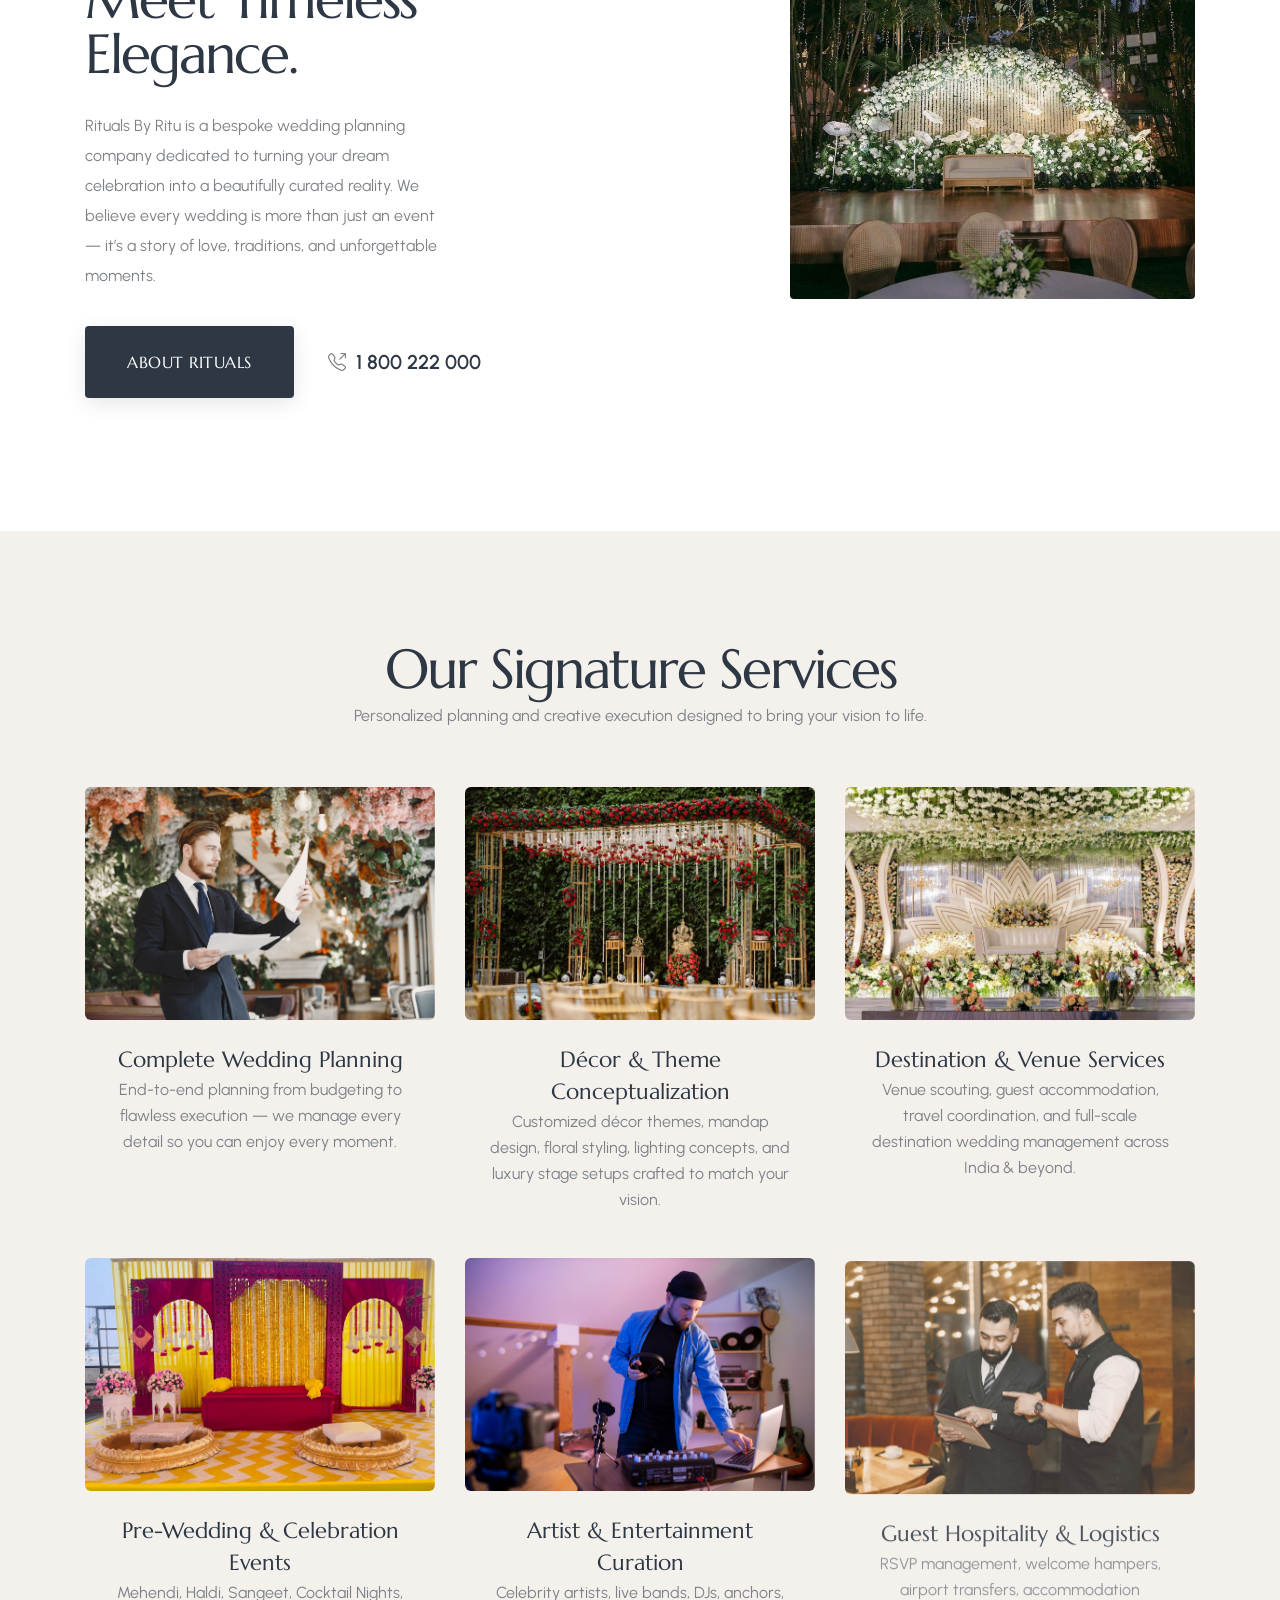
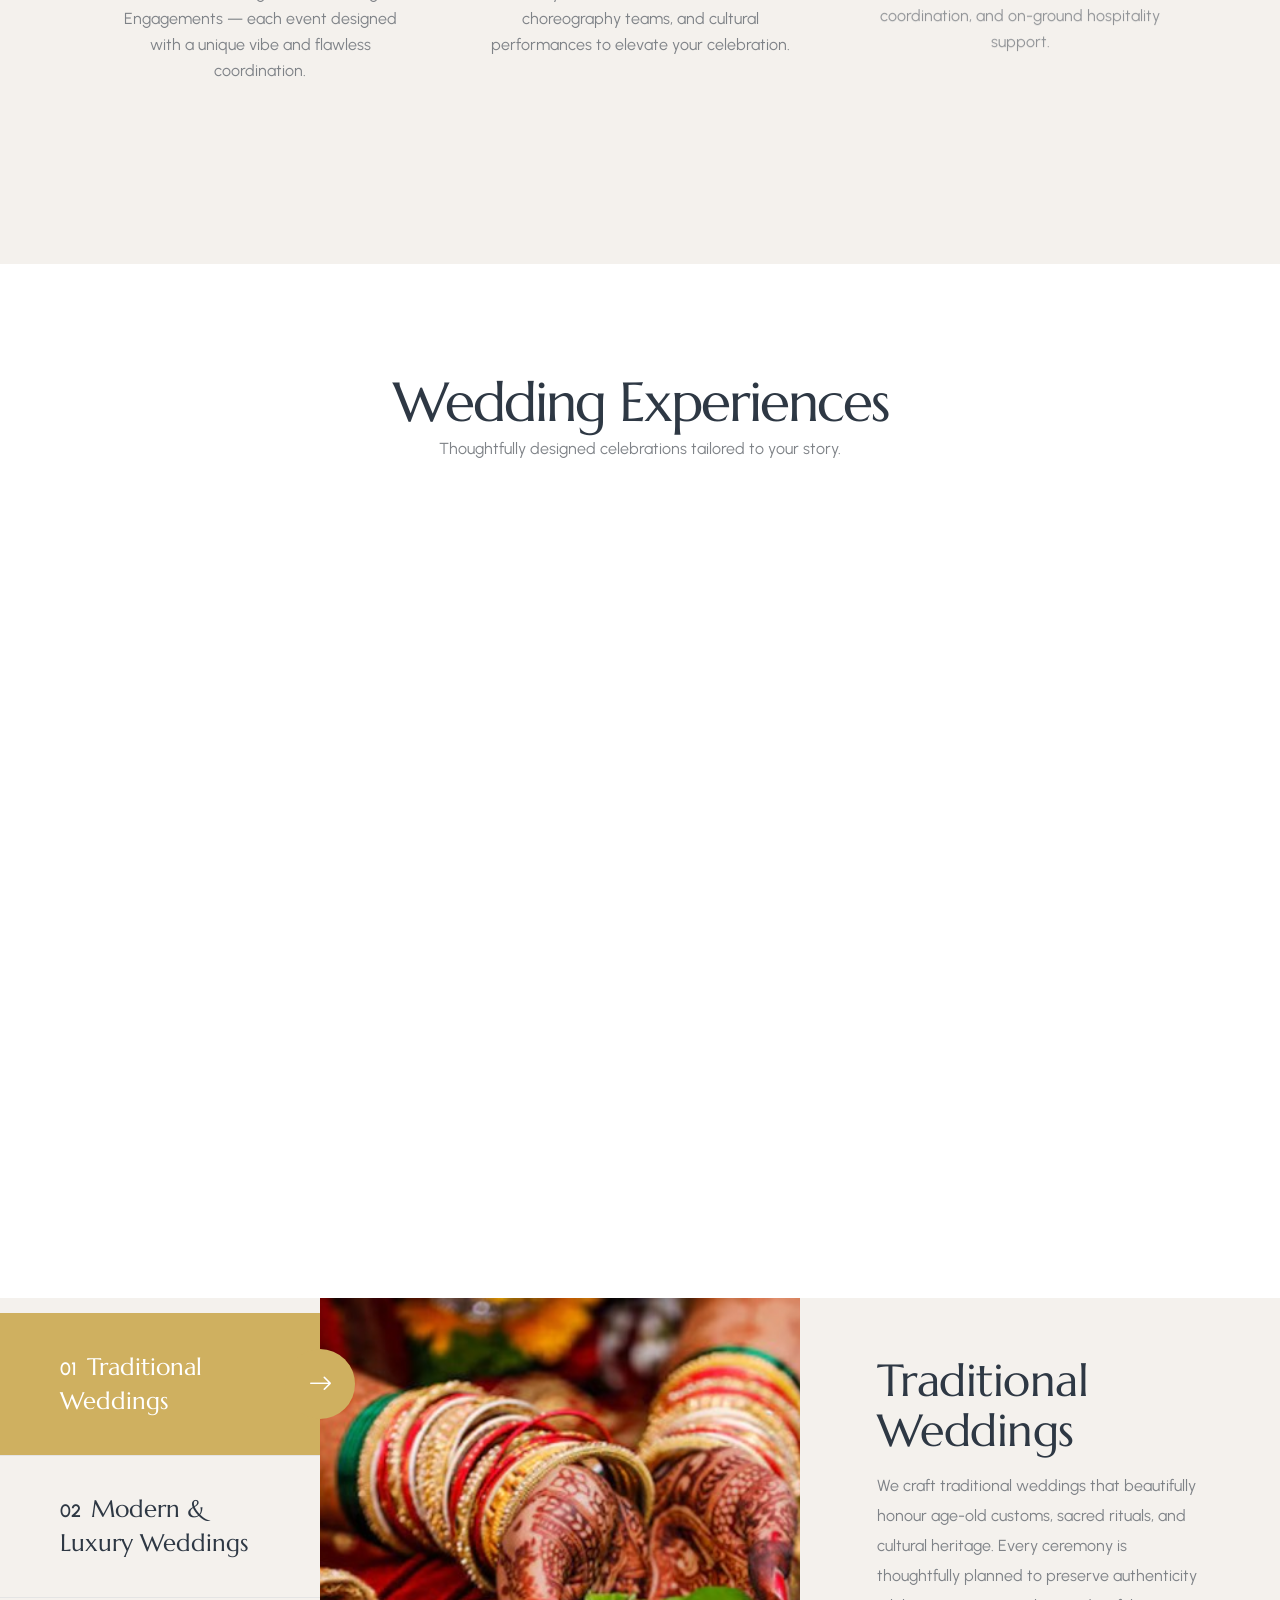
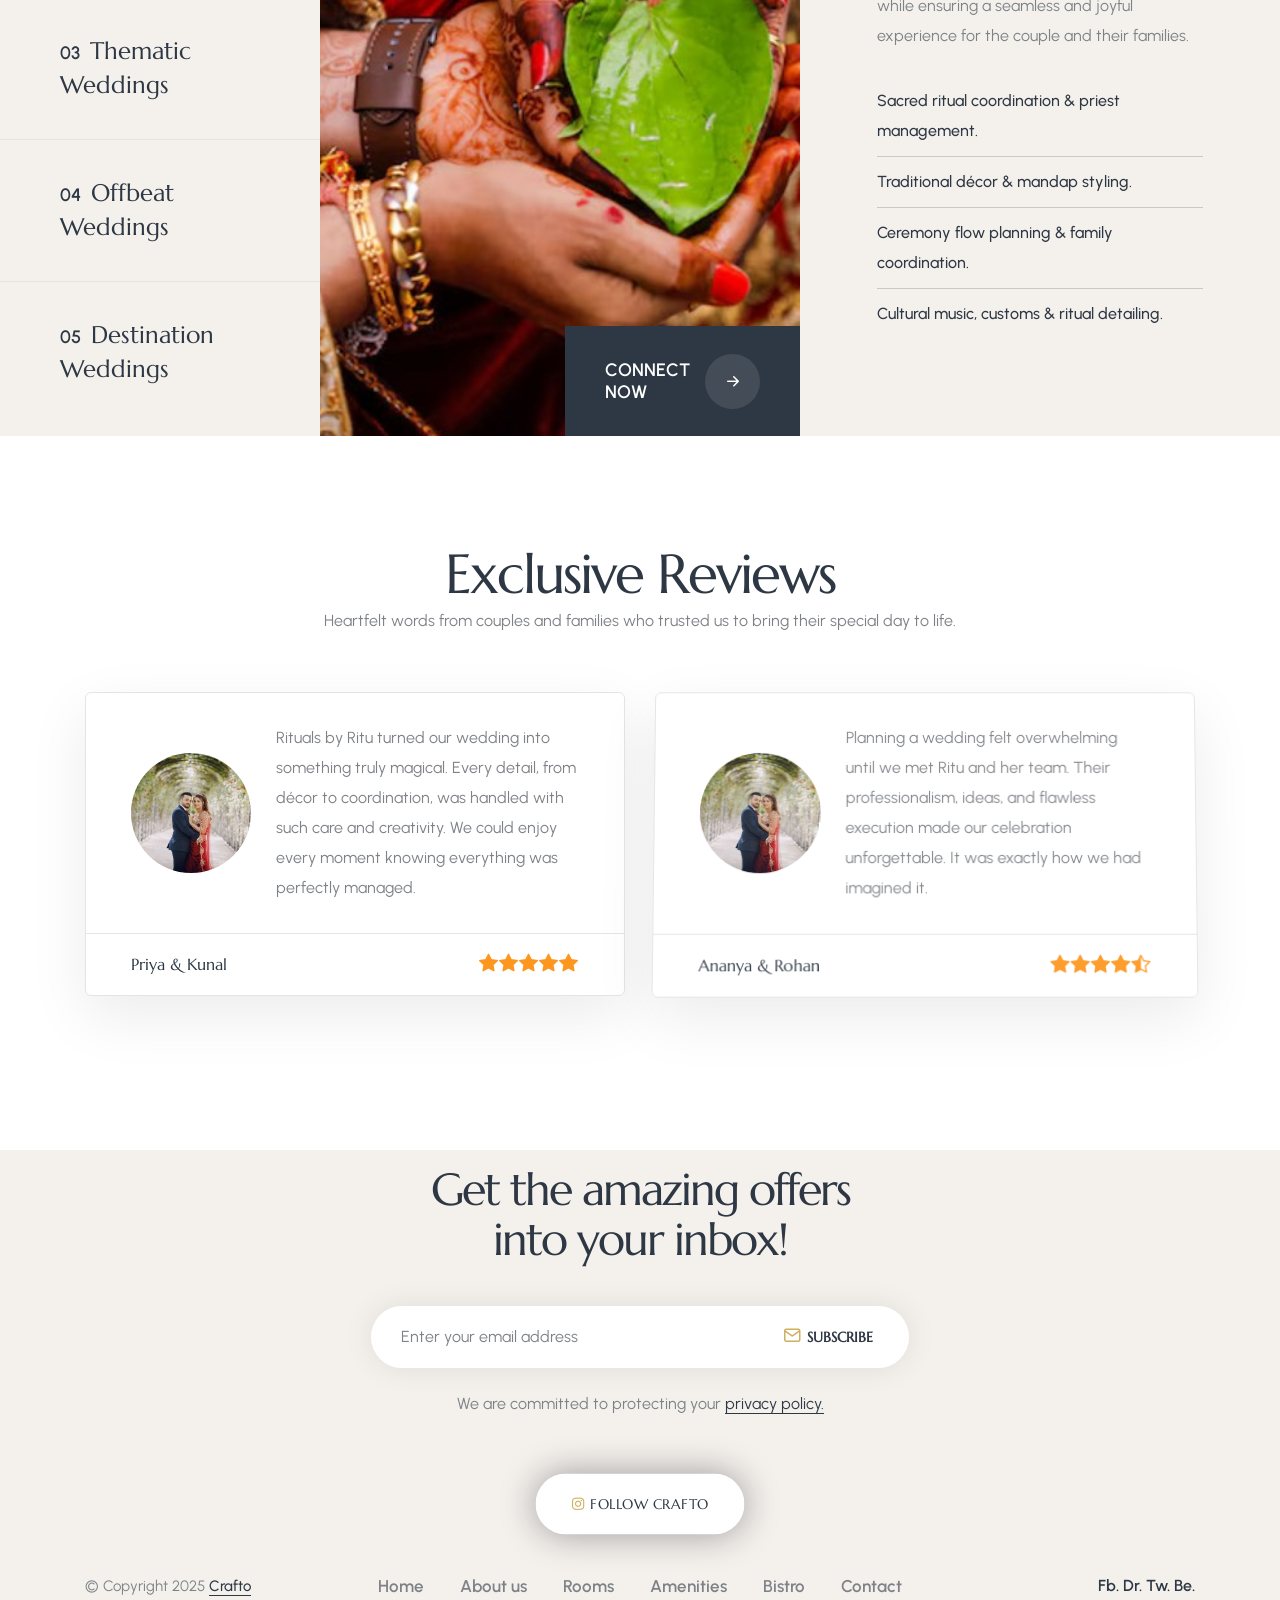
==== commit a1d08cca: "Home Page Images Added" ====
--- a/index.html
+++ b/index.html
@@ -342,8 +342,8 @@
             <div class="services-box-style-01 hover-box">
               <div
                 class="position-relative box-image border-radius-6px overflow-hidden">
-                <a href="demo-beauty-salon-services.html">
-                  <img src="https://placehold.co/755x510" alt="" />
+                <a href="services.html">
+                  <img src="images/home/Complete-Wedding-Planning.jpg" alt="" />
                   <div
                     class="box-overlay bg-gradient-blue-ironstone-brown"></div>
                   <span
@@ -370,8 +370,10 @@
             <div class="services-box-style-01 hover-box">
               <div
                 class="position-relative box-image border-radius-6px overflow-hidden">
-                <a href="demo-beauty-salon-services.html">
-                  <img src="https://placehold.co/755x510" alt="" />
+                <a href="services.html">
+                  <img
+                    src="images/home/Outdoor-Wedding-Stage-Design.jpg"
+                    alt="" />
                   <div
                     class="box-overlay bg-gradient-blue-ironstone-brown"></div>
                   <span
@@ -399,8 +401,8 @@
             <div class="services-box-style-01 hover-box">
               <div
                 class="position-relative box-image border-radius-6px overflow-hidden">
-                <a href="demo-beauty-salon-services.html">
-                  <img src="https://placehold.co/755x510" alt="" />
+                <a href="services.html">
+                  <img src="images/home/Wedding-Decor.jpg" alt="" />
                   <div
                     class="box-overlay bg-gradient-blue-ironstone-brown"></div>
                   <span
@@ -428,8 +430,8 @@
             <div class="services-box-style-01 hover-box">
               <div
                 class="position-relative box-image border-radius-6px overflow-hidden">
-                <a href="demo-beauty-salon-services.html">
-                  <img src="https://placehold.co/755x510" alt="" />
+                <a href="services.html">
+                  <img src="images/home/Haldi-Celebration.jpg" alt="" />
                   <div
                     class="box-overlay bg-gradient-blue-ironstone-brown"></div>
                   <span
@@ -456,8 +458,10 @@
             <div class="services-box-style-01 hover-box">
               <div
                 class="position-relative box-image border-radius-6px overflow-hidden">
-                <a href="demo-beauty-salon-services.html">
-                  <img src="https://placehold.co/755x510" alt="" />
+                <a href="services.html">
+                  <img
+                    src="images/home/Artist-Entertainment-Curation.jpg"
+                    alt="" />
                   <div
                     class="box-overlay bg-gradient-blue-ironstone-brown"></div>
                   <span
@@ -484,8 +488,10 @@
             <div class="services-box-style-01 hover-box">
               <div
                 class="position-relative box-image border-radius-6px overflow-hidden">
-                <a href="demo-beauty-salon-services.html">
-                  <img src="https://placehold.co/755x510" alt="" />
+                <a href="services.html">
+                  <img
+                    src="images/home/Guest-Hospitality-Logistics.jpg"
+                    alt="" />
                   <div
                     class="box-overlay bg-gradient-blue-ironstone-brown"></div>
                   <span
@@ -561,7 +567,7 @@
           <div class="col interactive-banner-style-07 md-mb-30px xs-mb-15px">
             <figure
               class="mb-0 border-radius-6px overflow-hidden box-shadow-quadruple-large-hover box-shadow-quadruple-large">
-              <img src="https://placehold.co/600x700" alt="" />
+              <img src="images/gallery/12.jpg" alt="" />
               <div class="overlay-bg bg-dark-gray opacity-extra-medium"></div>
               <figcaption>
                 <div
@@ -578,7 +584,7 @@
                   </div>
                   <div class="hover-show-content text-center">
                     <a
-                      href="demo-hotel-and-resort-rooms.html"
+                      href=""
                       class="bg-base-color w-55px h-55px rounded-circle position-relative mx-auto d-block">
                       <i
                         class="bi bi-arrow-right-short icon-extra-medium absolute-middle-center text-white"></i>
@@ -599,7 +605,7 @@
           <div class="col interactive-banner-style-07 md-mb-30px xs-mb-15px">
             <figure
               class="mb-0 border-radius-6px overflow-hidden box-shadow-quadruple-large-hover box-shadow-quadruple-large">
-              <img src="https://placehold.co/600x700" alt="" />
+              <img src="images/gallery/23.jpg" alt="" />
               <div class="overlay-bg bg-dark-gray opacity-extra-medium"></div>
               <figcaption>
                 <div
@@ -637,7 +643,7 @@
           <div class="col interactive-banner-style-07">
             <figure
               class="mb-0 border-radius-6px overflow-hidden box-shadow-quadruple-large-hover box-shadow-quadruple-large">
-              <img src="https://placehold.co/600x700" alt="" />
+              <img src="images/gallery/14.jpg" alt="" />
               <div class="overlay-bg bg-dark-gray opacity-extra-medium"></div>
               <figcaption>
                 <div
@@ -675,17 +681,7 @@
       </div>
     </section>
     <!-- end section -->
-    <!-- Traditional Weddings
 
-Modern Weddings
-
-Luxury Weddings
-
-Thematic Weddings
-
-Offbeat Weddings
-
-Intimate Destination Weddings -->
     <!-- start section -->
     <section class="p-0 overflow-hidden">
       <div class="row justify-content-center mb-5 xs-mb-7">
@@ -785,7 +781,223 @@
                     <div
                       class="h-100 lg-h-400px cover-background position-relative"
                       style="
-                        background-image: url(https://placehold.co/752x577);
+                        background-image: url(images/home/Traditional-Weddings.jpg);
+                      ">
+                      <div class="position-absolute right-0px bottom-0 d-flex">
+                        <!-- <div
+                          class="ps-40px pe-40px h-110px bg-white d-flex align-items-center">
+                          <div class="fs-30 fw-700 text-dark-gray">
+                            <span
+                              class="fs-16 fw-500 d-table lh-22 text-medium-gray"
+                              >Starting from</span
+                            >$50.00
+                          </div>
+                        </div> -->
+                        <div
+                          class="ps-40px pe-40px xs-ps-30px xs-pe-30px h-110px bg-dark-gray d-flex align-items-center">
+                          <a
+                            href="contact.html"
+                            class="d-flex align-items-center text-white">
+                            <span
+                              class="fs-18 fw-600 lh-22 text-uppercase me-15px"
+                              >Connect<br />now</span
+                            ><span
+                              class="w-55px h-55px bg-white-transparent-extra-light border-radius-100 text-white position-relative"
+                              ><i
+                                class="bi bi-arrow-right-short icon-extra-medium absolute-middle-center lh-0px"></i
+                            ></span>
+                          </a>
+                        </div>
+                      </div>
+                    </div>
+                  </div>
+                  <div class="col-xl-6 bg-very-light-gray pt-6 pb-6 ps-8 pe-8">
+                    <div
+                      class="d-flex align-items-xl-start align-items-center text-center text-xl-start flex-column justify-content-center h-100">
+                      <h3 class="text-dark-gray mb-15px alt-font">
+                        Traditional Weddings
+                      </h3>
+                      <p>
+                        We craft traditional weddings that beautifully honour
+                        age-old customs, sacred rituals, and cultural heritage.
+                        Every ceremony is thoughtfully planned to preserve
+                        authenticity while ensuring a seamless and joyful
+                        experience for the couple and their families.
+                      </p>
+                      <ul class="p-0 list-style-01 fw-500 mb-40px">
+                        <li
+                          class="border-color-transparent-dark-light pt-10px pb-10px text-dark-gray">
+                          Sacred ritual coordination & priest management.
+                        </li>
+                        <li
+                          class="border-color-transparent-dark-light pt-10px pb-10px text-dark-gray">
+                          Traditional décor & mandap styling.
+                        </li>
+                        <li
+                          class="border-color-transparent-dark-light pt-10px pb-10px text-dark-gray">
+                          Ceremony flow planning & family coordination.
+                        </li>
+                        <li
+                          class="border-color-transparent-dark-light pt-10px pb-10px text-dark-gray">
+                          Cultural music, customs & ritual detailing.
+                        </li>
+                      </ul>
+                    </div>
+                  </div>
+                </div>
+              </div>
+              <!-- end tab content -->
+
+              <!-- start tab content -->
+              <div class="tab-pane fade in h-100" id="tab_seven2">
+                <div class="row g-0 h-100 lg-h-auto">
+                  <div class="col-xl-6">
+                    <div
+                      class="h-100 lg-h-400px cover-background position-relative"
+                      style="background-image: url(images/gallery/21.jpg)">
+                      <div class="position-absolute right-0px bottom-0 d-flex">
+                        <!-- <div
+                          class="ps-40px pe-40px h-110px bg-white d-flex align-items-center">
+                          <div class="fs-30 fw-700 text-dark-gray">
+                            <span
+                              class="fs-16 fw-500 d-table lh-22 text-medium-gray"
+                              >Starting from</span
+                            >$50.00
+                          </div>
+                        </div> -->
+                        <div
+                          class="ps-40px pe-40px xs-ps-30px xs-pe-30px h-110px bg-dark-gray d-flex align-items-center">
+                          <a
+                            href="contact.html"
+                            class="d-flex align-items-center text-white">
+                            <span
+                              class="fs-18 fw-600 lh-22 text-uppercase me-15px"
+                              >Connect<br />now</span
+                            ><span
+                              class="w-55px h-55px bg-white-transparent-extra-light border-radius-100 text-white position-relative"
+                              ><i
+                                class="bi bi-arrow-right-short icon-extra-medium absolute-middle-center lh-0px"></i
+                            ></span>
+                          </a>
+                        </div>
+                      </div>
+                    </div>
+                  </div>
+                  <div class="col-xl-6 bg-very-light-gray pt-6 pb-6 ps-8 pe-8">
+                    <div
+                      class="d-flex align-items-xl-start align-items-center text-center text-xl-start flex-column justify-content-center h-100">
+                      <h3 class="text-dark-gray mb-15px alt-font">
+                        Modern & Luxury Weddings
+                      </h3>
+                      <p>
+                        For couples who envision sophistication and grandeur, we
+                        curate modern celebrations that blend contemporary
+                        aesthetics with refined elegance. Each wedding is
+                        designed to feel exclusive, stylish, and flawlessly
+                        executed.
+                      </p>
+                      <ul class="p-0 list-style-01 fw-500 mb-40px">
+                        <li
+                          class="border-color-transparent-dark-light pt-10px pb-10px text-dark-gray">
+                          Bespoke luxury décor concepts.
+                        </li>
+                        <li
+                          class="border-color-transparent-dark-light pt-10px pb-10px text-dark-gray">
+                          Designer floral & lighting arrangements.
+                        </li>
+                        <li
+                          class="border-color-transparent-dark-light pt-10px pb-10px text-dark-gray">
+                          Premium venue styling & production.
+                        </li>
+                        <li
+                          class="border-color-transparent-dark-light pt-10px pb-10px text-dark-gray">
+                          End-to-end coordination & management.
+                        </li>
+                      </ul>
+                    </div>
+                  </div>
+                </div>
+              </div>
+              <!-- end tab content -->
+              <!-- start tab content -->
+              <div class="tab-pane fade in h-100" id="tab_seven3">
+                <div class="row g-0 h-100 lg-h-auto">
+                  <div class="col-xl-6">
+                    <div
+                      class="h-100 lg-h-400px cover-background position-relative"
+                      style="background-image: url(images/gallery/36.jpg)">
+                      <div class="position-absolute right-0px bottom-0 d-flex">
+                        <!-- <div
+                          class="ps-40px pe-40px h-110px bg-white d-flex align-items-center">
+                          <div class="fs-30 fw-700 text-dark-gray">
+                            <span
+                              class="fs-16 fw-500 d-table lh-22 text-medium-gray"
+                              >Starting from</span
+                            >$50.00
+                          </div>
+                        </div> -->
+                        <div
+                          class="ps-40px pe-40px xs-ps-30px xs-pe-30px h-110px bg-dark-gray d-flex align-items-center">
+                          <a
+                            href="contact.html"
+                            class="d-flex align-items-center text-white">
+                            <span
+                              class="fs-18 fw-600 lh-22 text-uppercase me-15px"
+                              >Connect<br />now</span
+                            ><span
+                              class="w-55px h-55px bg-white-transparent-extra-light border-radius-100 text-white position-relative"
+                              ><i
+                                class="bi bi-arrow-right-short icon-extra-medium absolute-middle-center lh-0px"></i
+                            ></span>
+                          </a>
+                        </div>
+                      </div>
+                    </div>
+                  </div>
+                  <div class="col-xl-6 bg-very-light-gray pt-6 pb-6 ps-8 pe-8">
+                    <div
+                      class="d-flex align-items-xl-start align-items-center text-center text-xl-start flex-column justify-content-center h-100">
+                      <h3 class="text-dark-gray mb-15px alt-font">
+                        Thematic Weddings
+                      </h3>
+                      <p>
+                        A themed wedding is about storytelling, and we bring
+                        your vision to life with creativity and precision.
+                        Whether inspired by royalty, vintage romance, or a
+                        unique personal concept, we create cohesive and
+                        immersive celebrations.
+                      </p>
+                      <ul class="p-0 list-style-01 fw-500 mb-40px">
+                        <li
+                          class="border-color-transparent-dark-light pt-10px pb-10px text-dark-gray">
+                          Custom theme conceptualisation.
+                        </li>
+                        <li
+                          class="border-color-transparent-dark-light pt-10px pb-10px text-dark-gray">
+                          Coordinated colour palettes & styling.
+                        </li>
+                        <li
+                          class="border-color-transparent-dark-light pt-10px pb-10px text-dark-gray">
+                          Creative stage & décor design.
+                        </li>
+                        <li
+                          class="border-color-transparent-dark-light pt-10px pb-10px text-dark-gray">
+                          Themed entertainment & experiences.
+                        </li>
+                      </ul>
+                    </div>
+                  </div>
+                </div>
+              </div>
+              <!-- end tab content -->
+              <!-- start tab content -->
+              <div class="tab-pane fade in h-100" id="tab_seven4">
+                <div class="row g-0 h-100 lg-h-auto">
+                  <div class="col-xl-6">
+                    <div
+                      class="h-100 lg-h-400px cover-background position-relative"
+                      style="
+                        background-image: url(images/home/Offbeat-Weddings.jpg);
                       ">
                       <div class="position-absolute right-0px bottom-0 d-flex">
                         <!-- <div
@@ -819,31 +1031,31 @@
                     <div
                       class="d-flex align-items-xl-start align-items-center text-center text-xl-start flex-column justify-content-center h-100">
                       <h3 class="text-dark-gray mb-15px alt-font">
-                        Traditional Weddings
+                        Offbeat Weddings
                       </h3>
                       <p>
-                        We craft traditional weddings that beautifully honour
-                        age-old customs, sacred rituals, and cultural heritage.
-                        Every ceremony is thoughtfully planned to preserve
-                        authenticity while ensuring a seamless and joyful
-                        experience for the couple and their families.
+                        For couples who wish to break away from convention, we
+                        design weddings that are bold, personal, and
+                        refreshingly unique. Every element is curated to reflect
+                        your individuality and create a celebration that feels
+                        truly yours.
                       </p>
                       <ul class="p-0 list-style-01 fw-500 mb-40px">
                         <li
                           class="border-color-transparent-dark-light pt-10px pb-10px text-dark-gray">
-                          Sacred ritual coordination & priest management.
-                        </li>
-                        <li
-                          class="border-color-transparent-dark-light pt-10px pb-10px text-dark-gray">
-                          Traditional décor & mandap styling.
-                        </li>
-                        <li
-                          class="border-color-transparent-dark-light pt-10px pb-10px text-dark-gray">
-                          Ceremony flow planning & family coordination.
-                        </li>
-                        <li
-                          class="border-color-transparent-dark-light pt-10px pb-10px text-dark-gray">
-                          Cultural music, customs & ritual detailing.
+                          Unique venue selection.
+                        </li>
+                        <li
+                          class="border-color-transparent-dark-light pt-10px pb-10px text-dark-gray">
+                          Intimate & alternative ceremony setups.
+                        </li>
+                        <li
+                          class="border-color-transparent-dark-light pt-10px pb-10px text-dark-gray">
+                          Creative décor & styling ideas.
+                        </li>
+                        <li
+                          class="border-color-transparent-dark-light pt-10px pb-10px text-dark-gray">
+                          Personalised rituals & concepts.
                         </li>
                       </ul>
                     </div>
@@ -851,15 +1063,14 @@
                 </div>
               </div>
               <!-- end tab content -->
-
               <!-- start tab content -->
-              <div class="tab-pane fade in h-100" id="tab_seven2">
+              <div class="tab-pane fade in h-100" id="tab_seven5">
                 <div class="row g-0 h-100 lg-h-auto">
                   <div class="col-xl-6">
                     <div
                       class="h-100 lg-h-400px cover-background position-relative"
                       style="
-                        background-image: url(https://placehold.co/752x577);
+                        background-image: url(images/home/Destination-Weddings.jpg);
                       ">
                       <div class="position-absolute right-0px bottom-0 d-flex">
                         <!-- <div
@@ -893,225 +1104,6 @@
                     <div
                       class="d-flex align-items-xl-start align-items-center text-center text-xl-start flex-column justify-content-center h-100">
                       <h3 class="text-dark-gray mb-15px alt-font">
-                        Modern & Luxury Weddings
-                      </h3>
-                      <p>
-                        For couples who envision sophistication and grandeur, we
-                        curate modern celebrations that blend contemporary
-                        aesthetics with refined elegance. Each wedding is
-                        designed to feel exclusive, stylish, and flawlessly
-                        executed.
-                      </p>
-                      <ul class="p-0 list-style-01 fw-500 mb-40px">
-                        <li
-                          class="border-color-transparent-dark-light pt-10px pb-10px text-dark-gray">
-                          Bespoke luxury décor concepts.
-                        </li>
-                        <li
-                          class="border-color-transparent-dark-light pt-10px pb-10px text-dark-gray">
-                          Designer floral & lighting arrangements.
-                        </li>
-                        <li
-                          class="border-color-transparent-dark-light pt-10px pb-10px text-dark-gray">
-                          Premium venue styling & production.
-                        </li>
-                        <li
-                          class="border-color-transparent-dark-light pt-10px pb-10px text-dark-gray">
-                          End-to-end coordination & management.
-                        </li>
-                      </ul>
-                    </div>
-                  </div>
-                </div>
-              </div>
-              <!-- end tab content -->
-              <!-- start tab content -->
-              <div class="tab-pane fade in h-100" id="tab_seven3">
-                <div class="row g-0 h-100 lg-h-auto">
-                  <div class="col-xl-6">
-                    <div
-                      class="h-100 lg-h-400px cover-background position-relative"
-                      style="
-                        background-image: url(https://placehold.co/752x577);
-                      ">
-                      <div class="position-absolute right-0px bottom-0 d-flex">
-                        <!-- <div
-                          class="ps-40px pe-40px h-110px bg-white d-flex align-items-center">
-                          <div class="fs-30 fw-700 text-dark-gray">
-                            <span
-                              class="fs-16 fw-500 d-table lh-22 text-medium-gray"
-                              >Starting from</span
-                            >$50.00
-                          </div>
-                        </div> -->
-                        <div
-                          class="ps-40px pe-40px xs-ps-30px xs-pe-30px h-110px bg-dark-gray d-flex align-items-center">
-                          <a
-                            href="demo-hotel-and-resort-contact.html"
-                            class="d-flex align-items-center text-white">
-                            <span
-                              class="fs-18 fw-600 lh-22 text-uppercase me-15px"
-                              >Connect<br />now</span
-                            ><span
-                              class="w-55px h-55px bg-white-transparent-extra-light border-radius-100 text-white position-relative"
-                              ><i
-                                class="bi bi-arrow-right-short icon-extra-medium absolute-middle-center lh-0px"></i
-                            ></span>
-                          </a>
-                        </div>
-                      </div>
-                    </div>
-                  </div>
-                  <div class="col-xl-6 bg-very-light-gray pt-6 pb-6 ps-8 pe-8">
-                    <div
-                      class="d-flex align-items-xl-start align-items-center text-center text-xl-start flex-column justify-content-center h-100">
-                      <h3 class="text-dark-gray mb-15px alt-font">
-                        Thematic Weddings
-                      </h3>
-                      <p>
-                        A themed wedding is about storytelling, and we bring
-                        your vision to life with creativity and precision.
-                        Whether inspired by royalty, vintage romance, or a
-                        unique personal concept, we create cohesive and
-                        immersive celebrations.
-                      </p>
-                      <ul class="p-0 list-style-01 fw-500 mb-40px">
-                        <li
-                          class="border-color-transparent-dark-light pt-10px pb-10px text-dark-gray">
-                          Custom theme conceptualisation.
-                        </li>
-                        <li
-                          class="border-color-transparent-dark-light pt-10px pb-10px text-dark-gray">
-                          Coordinated colour palettes & styling.
-                        </li>
-                        <li
-                          class="border-color-transparent-dark-light pt-10px pb-10px text-dark-gray">
-                          Creative stage & décor design.
-                        </li>
-                        <li
-                          class="border-color-transparent-dark-light pt-10px pb-10px text-dark-gray">
-                          Themed entertainment & experiences.
-                        </li>
-                      </ul>
-                    </div>
-                  </div>
-                </div>
-              </div>
-              <!-- end tab content -->
-              <!-- start tab content -->
-              <div class="tab-pane fade in h-100" id="tab_seven4">
-                <div class="row g-0 h-100 lg-h-auto">
-                  <div class="col-xl-6">
-                    <div
-                      class="h-100 lg-h-400px cover-background position-relative"
-                      style="
-                        background-image: url(https://placehold.co/752x577);
-                      ">
-                      <div class="position-absolute right-0px bottom-0 d-flex">
-                        <!-- <div
-                          class="ps-40px pe-40px h-110px bg-white d-flex align-items-center">
-                          <div class="fs-30 fw-700 text-dark-gray">
-                            <span
-                              class="fs-16 fw-500 d-table lh-22 text-medium-gray"
-                              >Starting from</span
-                            >$50.00
-                          </div>
-                        </div> -->
-                        <div
-                          class="ps-40px pe-40px xs-ps-30px xs-pe-30px h-110px bg-dark-gray d-flex align-items-center">
-                          <a
-                            href="demo-hotel-and-resort-contact.html"
-                            class="d-flex align-items-center text-white">
-                            <span
-                              class="fs-18 fw-600 lh-22 text-uppercase me-15px"
-                              >Connect<br />now</span
-                            ><span
-                              class="w-55px h-55px bg-white-transparent-extra-light border-radius-100 text-white position-relative"
-                              ><i
-                                class="bi bi-arrow-right-short icon-extra-medium absolute-middle-center lh-0px"></i
-                            ></span>
-                          </a>
-                        </div>
-                      </div>
-                    </div>
-                  </div>
-                  <div class="col-xl-6 bg-very-light-gray pt-6 pb-6 ps-8 pe-8">
-                    <div
-                      class="d-flex align-items-xl-start align-items-center text-center text-xl-start flex-column justify-content-center h-100">
-                      <h3 class="text-dark-gray mb-15px alt-font">
-                        Offbeat Weddings
-                      </h3>
-                      <p>
-                        For couples who wish to break away from convention, we
-                        design weddings that are bold, personal, and
-                        refreshingly unique. Every element is curated to reflect
-                        your individuality and create a celebration that feels
-                        truly yours.
-                      </p>
-                      <ul class="p-0 list-style-01 fw-500 mb-40px">
-                        <li
-                          class="border-color-transparent-dark-light pt-10px pb-10px text-dark-gray">
-                          Unique venue selection.
-                        </li>
-                        <li
-                          class="border-color-transparent-dark-light pt-10px pb-10px text-dark-gray">
-                          Intimate & alternative ceremony setups.
-                        </li>
-                        <li
-                          class="border-color-transparent-dark-light pt-10px pb-10px text-dark-gray">
-                          Creative décor & styling ideas.
-                        </li>
-                        <li
-                          class="border-color-transparent-dark-light pt-10px pb-10px text-dark-gray">
-                          Personalised rituals & concepts.
-                        </li>
-                      </ul>
-                    </div>
-                  </div>
-                </div>
-              </div>
-              <!-- end tab content -->
-              <!-- start tab content -->
-              <div class="tab-pane fade in h-100" id="tab_seven5">
-                <div class="row g-0 h-100 lg-h-auto">
-                  <div class="col-xl-6">
-                    <div
-                      class="h-100 lg-h-400px cover-background position-relative"
-                      style="
-                        background-image: url(https://placehold.co/752x577);
-                      ">
-                      <div class="position-absolute right-0px bottom-0 d-flex">
-                        <!-- <div
-                          class="ps-40px pe-40px h-110px bg-white d-flex align-items-center">
-                          <div class="fs-30 fw-700 text-dark-gray">
-                            <span
-                              class="fs-16 fw-500 d-table lh-22 text-medium-gray"
-                              >Starting from</span
-                            >$50.00
-                          </div>
-                        </div> -->
-                        <div
-                          class="ps-40px pe-40px xs-ps-30px xs-pe-30px h-110px bg-dark-gray d-flex align-items-center">
-                          <a
-                            href="demo-hotel-and-resort-contact.html"
-                            class="d-flex align-items-center text-white">
-                            <span
-                              class="fs-18 fw-600 lh-22 text-uppercase me-15px"
-                              >Connect<br />now</span
-                            ><span
-                              class="w-55px h-55px bg-white-transparent-extra-light border-radius-100 text-white position-relative"
-                              ><i
-                                class="bi bi-arrow-right-short icon-extra-medium absolute-middle-center lh-0px"></i
-                            ></span>
-                          </a>
-                        </div>
-                      </div>
-                    </div>
-                  </div>
-                  <div class="col-xl-6 bg-very-light-gray pt-6 pb-6 ps-8 pe-8">
-                    <div
-                      class="d-flex align-items-xl-start align-items-center text-center text-xl-start flex-column justify-content-center h-100">
-                      <h3 class="text-dark-gray mb-15px alt-font">
                         Destination Weddings
                       </h3>
                       <p>
@@ -1176,7 +1168,7 @@
                 class="d-flex align-items-center ps-45px pe-45px pt-30px pb-30px lg-p-25px">
                 <img
                   class="rounded-circle w-120px xs-w-80px me-25px"
-                  src="https://placehold.co/200x200"
+                  src="images/home/review_1.jpg"
                   alt="" />
                 <p>
                   Rituals by Ritu turned our wedding into something truly
@@ -1208,7 +1200,7 @@
                 class="d-flex align-items-center ps-45px pe-45px pt-30px pb-30px lg-p-25px">
                 <img
                   class="rounded-circle w-120px xs-w-80px me-25px"
-                  src="https://placehold.co/200x200"
+                  src="images/home/review_1.jpg"
                   alt="" />
                 <p>
                   Planning a wedding felt overwhelming until we met Ritu and her
@@ -1226,7 +1218,7 @@
                 <div class="review-star-icon float-sm-end float-none fs-19">
                   <i class="bi bi-star-fill"></i><i class="bi bi-star-fill"></i
                   ><i class="bi bi-star-fill"></i><i class="bi bi-star-fill"></i
-                  ><i class="bi bi-star-fill"></i>
+                  ><i class="bi bi-star-half"></i>
                 </div>
               </div>
             </div>
--- a/css/custom.css
+++ b/css/custom.css
@@ -28,3 +28,9 @@
   -ms-transition: all 0.3s ease-in-out;
   -o-transition: all 0.3s ease-in-out;
 }
+
+.navbar .navbar-nav .nav-item:hover .nav-link,
+.navbar .navbar-nav .nav-item.active .nav-link {
+  color: var(--base-color) !important;
+  opacity: 1 !important ;
+}
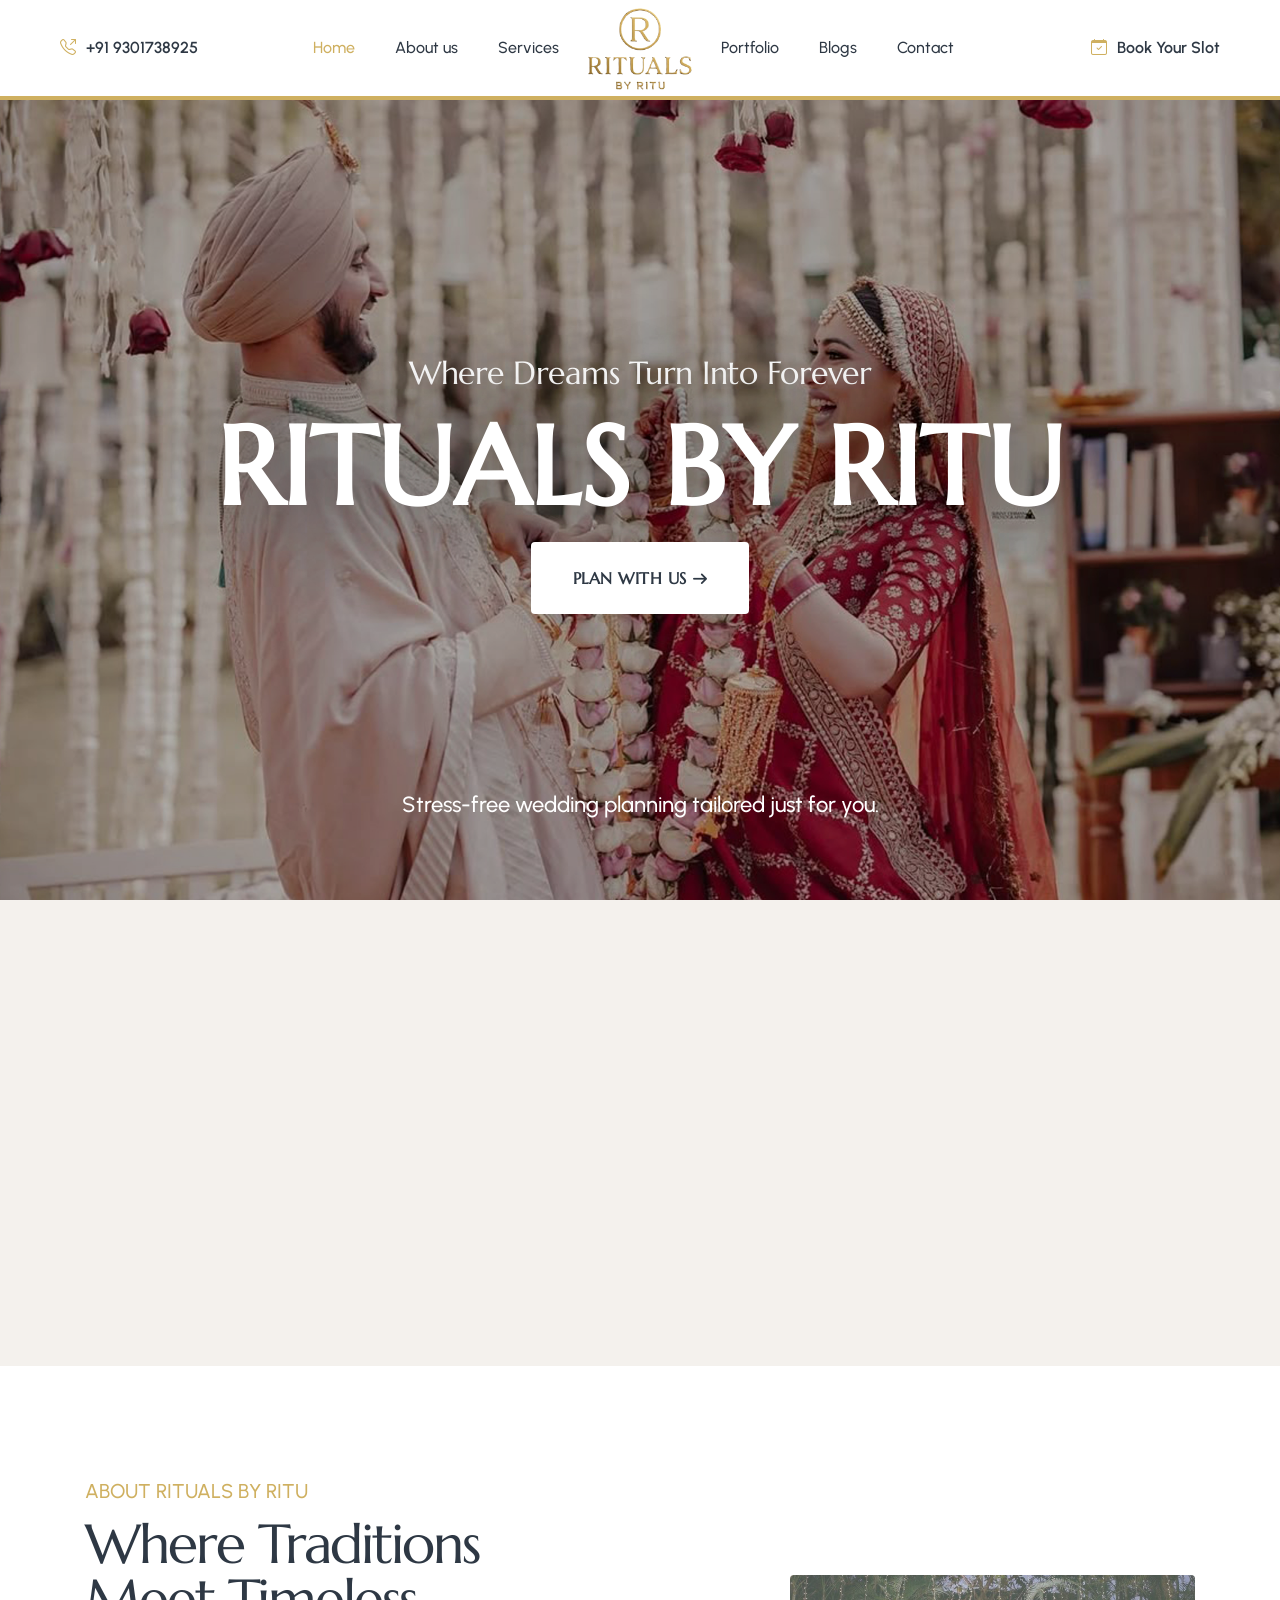
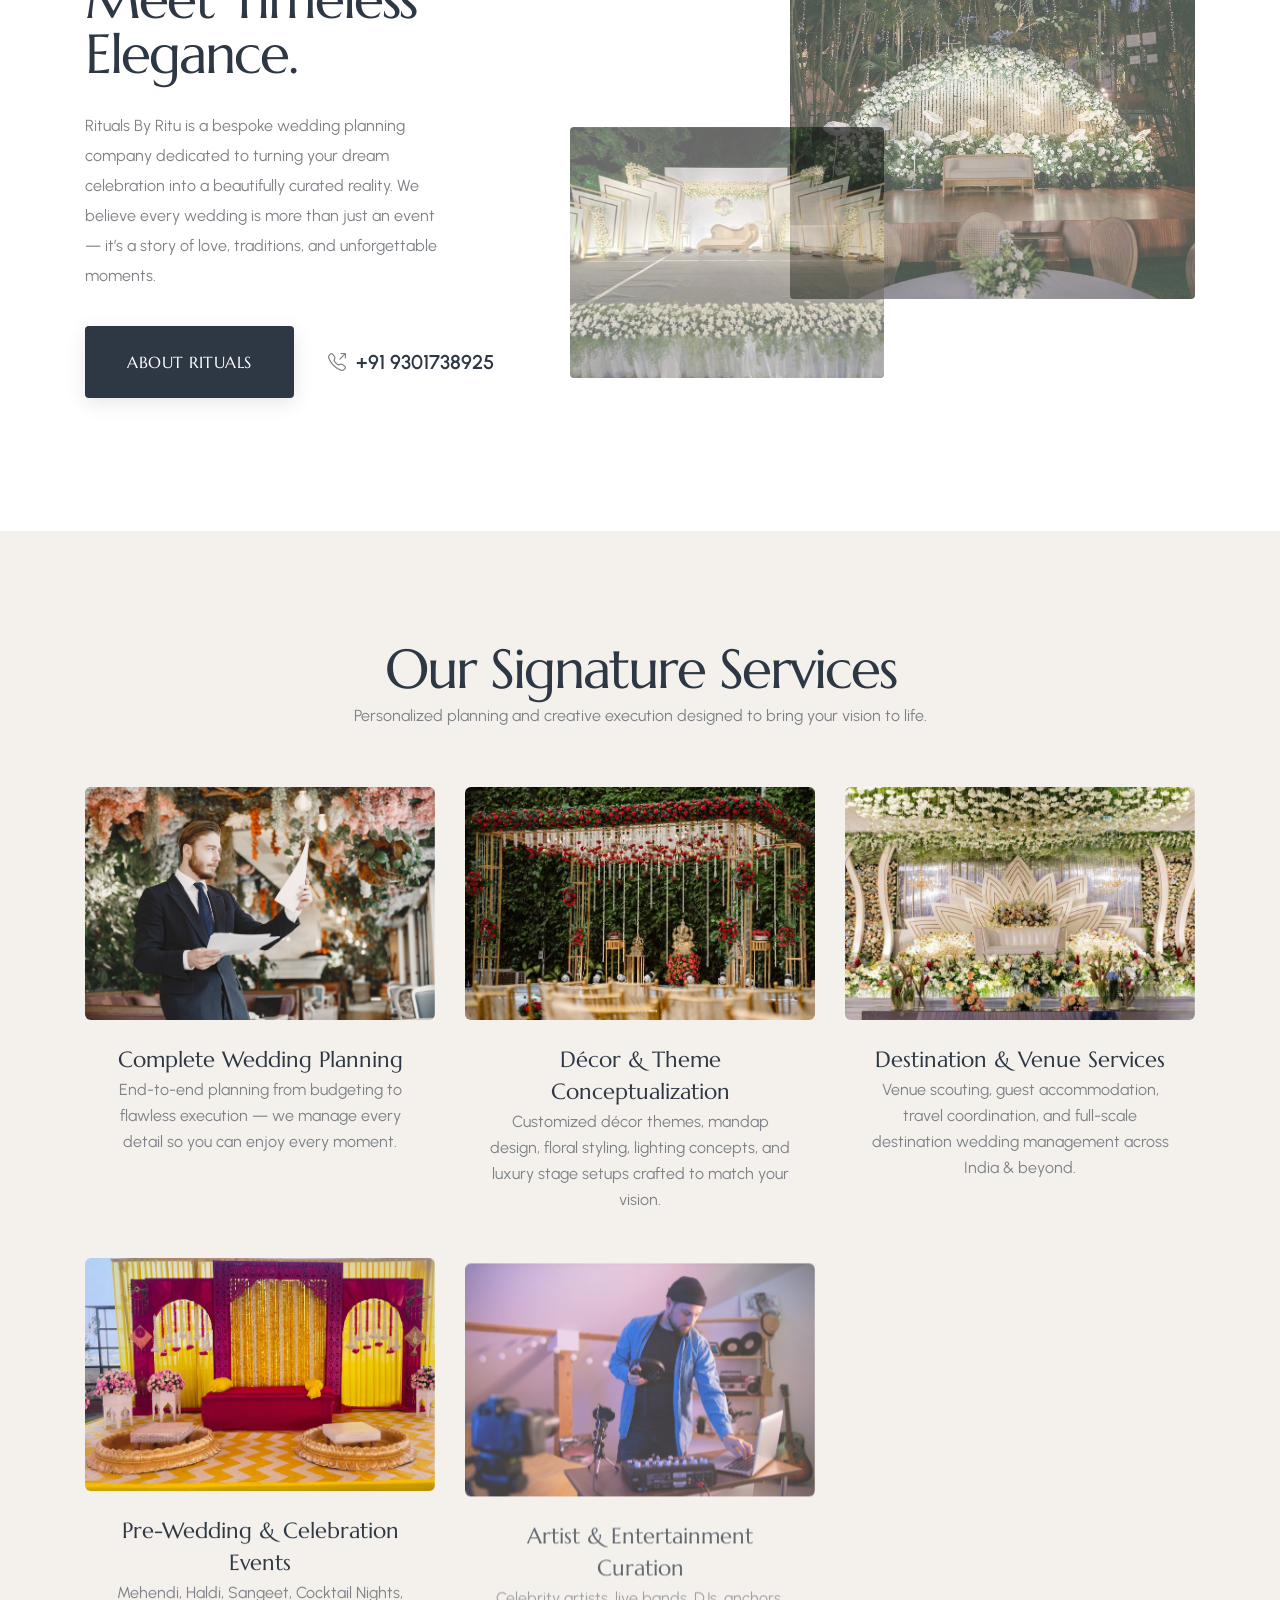
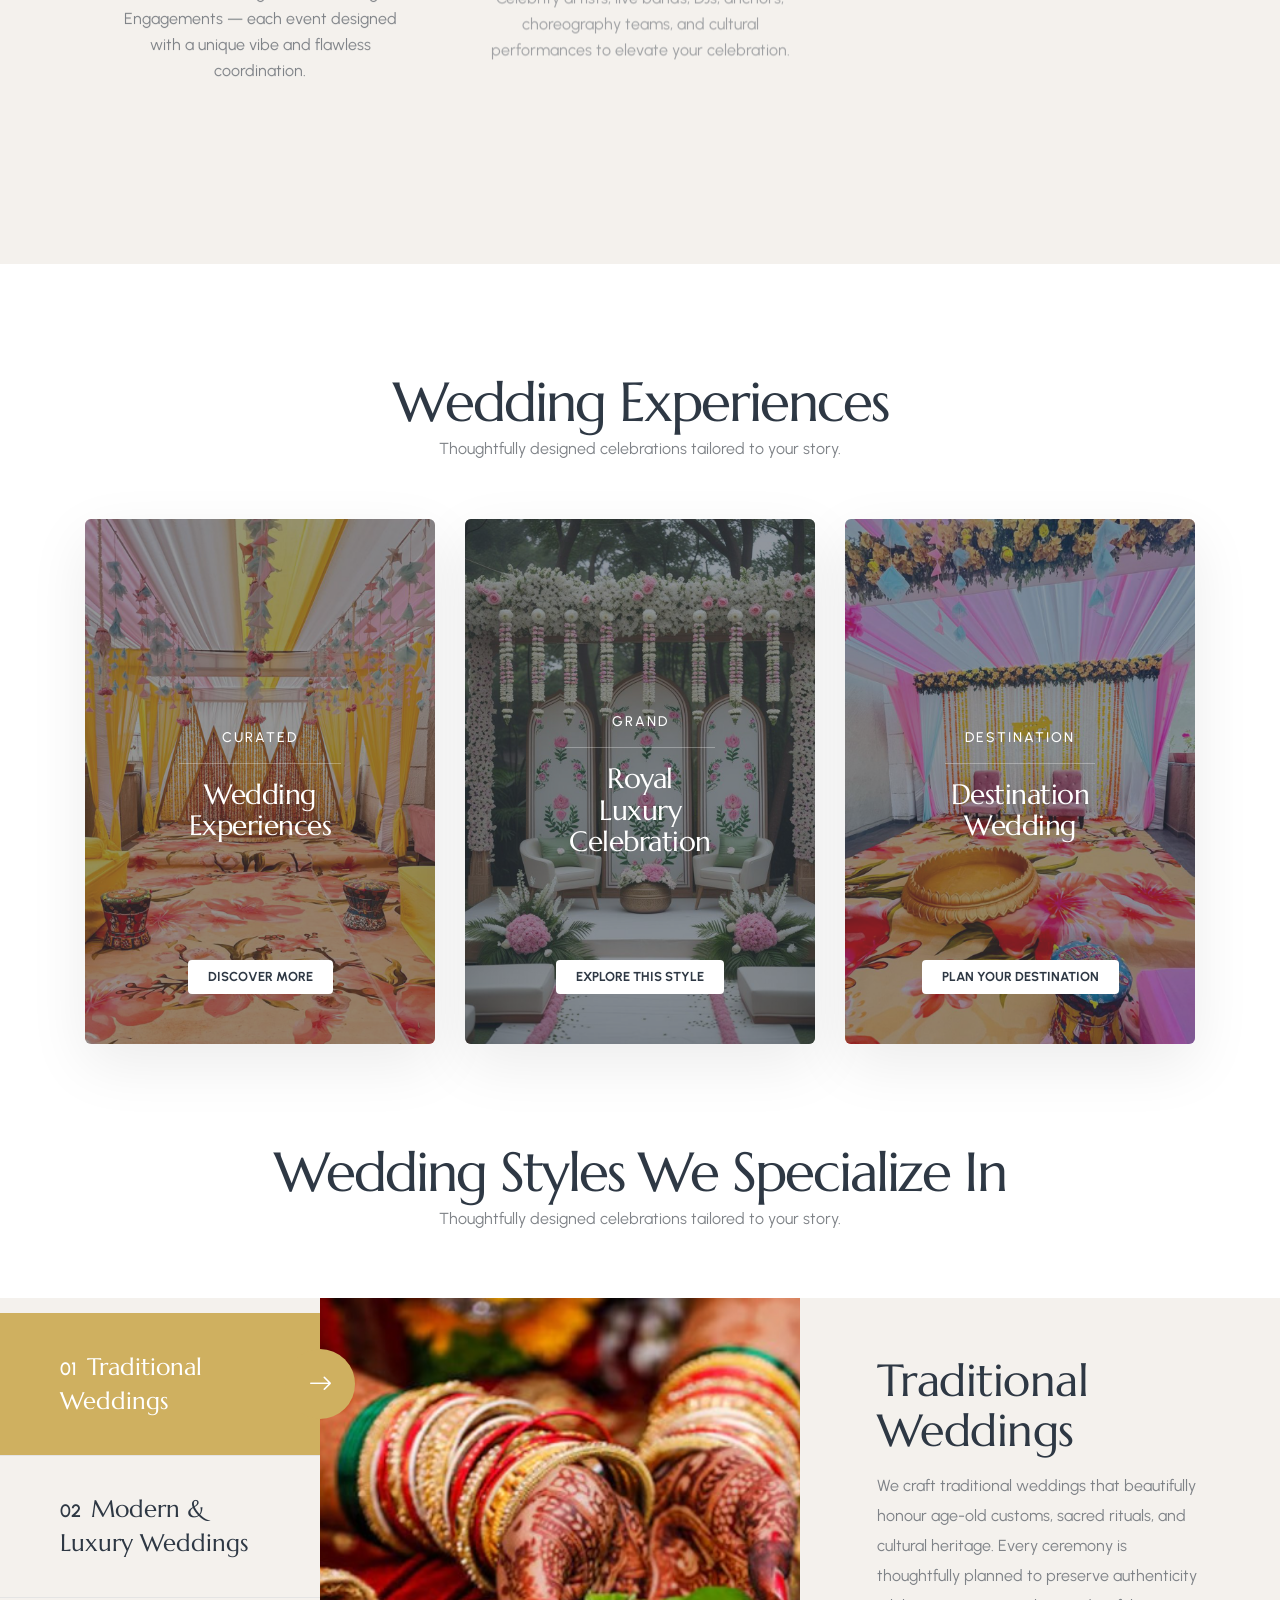
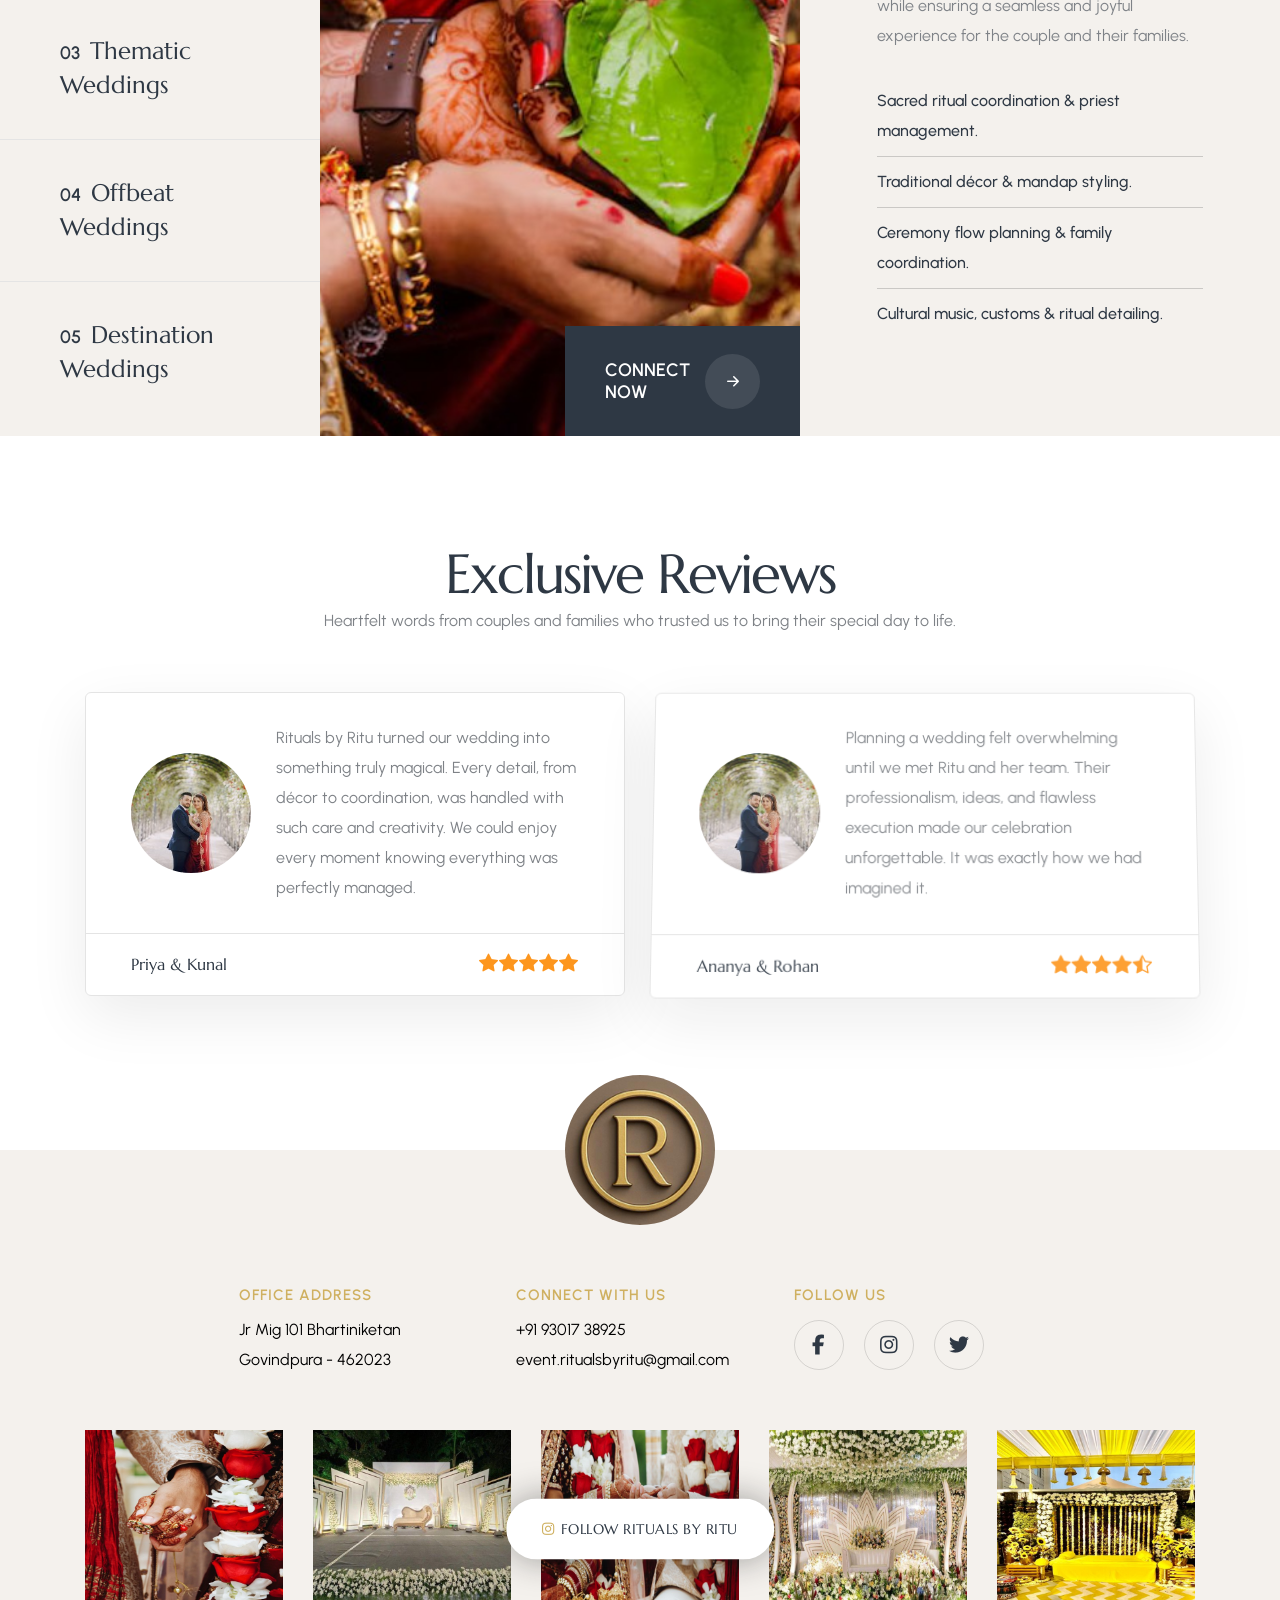
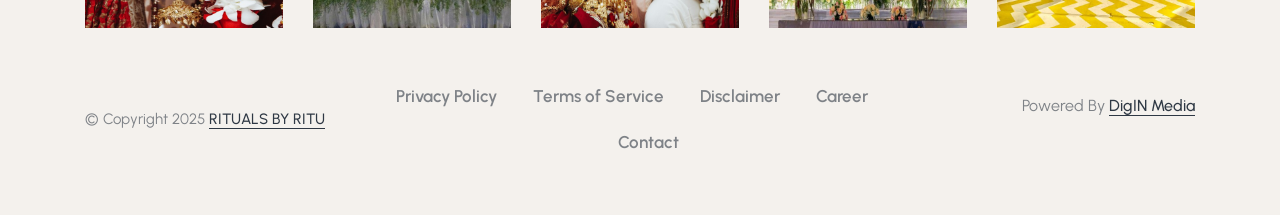
==== commit c8980a41: "Completed First Look" ====
--- a/index.html
+++ b/index.html
@@ -1,14 +1,12 @@
 <!doctype html>
 <html class="no-js" lang="en">
   <head>
-    <title>Crafto - The Multipurpose HTML5 Template</title>
+    <title>Rituals By Ritu</title>
     <meta charset="utf-8" />
     <meta http-equiv="X-UA-Compatible" content="IE=edge" />
-    <meta name="author" content="ThemeZaa" />
+    <meta name="author" content="" />
     <meta name="viewport" content="width=device-width,initial-scale=1.0" />
-    <meta
-      name="description"
-      content="Elevate your online presence with Crafto - a modern, versatile, multipurpose Bootstrap 5 responsive HTML5, SCSS template using highly creative 56+ ready demos." />
+    <meta name="description" content="" />
     <!-- favicon icon -->
     <link rel="shortcut icon" href="images/favicon.png" />
     <link rel="apple-touch-icon" href="images/apple-touch-icon-57x57.png" />
@@ -28,7 +26,6 @@
     <link rel="stylesheet" href="css/icon.min.css" />
     <link rel="stylesheet" href="css/style.css" />
     <link rel="stylesheet" href="css/responsive.css" />
-    <link rel="stylesheet" href="demos/hotel-and-resort/hotel-and-resort.css" />
     <link rel="stylesheet" href="css/custom.css" />
   </head>
   <body data-mobile-nav-style="classic">
@@ -41,7 +38,7 @@
             <div class="d-none d-xl-block">
               <div class="widget-text fw-600">
                 <i class="bi bi-telephone-outbound text-base-color me-10px"></i
-                ><a href="tel:1800222000">1 800 222 000</a>
+                ><a href="tel:+91 9301738925">+91 9301738925 </a>
               </div>
             </div>
             <a class="navbar-brand" href="index.html">
@@ -51,7 +48,7 @@
                 alt=""
                 class="default-logo img-fluid" />
               <img
-                src="images//logo/logo.png"
+                src="images/logo/logo.png"
                 data-at2x="images/logo/logo.png"
                 alt=""
                 class="alt-logo img-fluid"
@@ -134,7 +131,7 @@
             </div>
             <div class="mb-30px">
               <a
-                href="demo-hotel-and-resort-contact.html"
+                href="contact.html"
                 class="btn btn-extra-large btn-switch-text btn-white fw-700 btn-round-edge btn-box-shadow">
                 <span>
                   <span class="btn-double-text" data-text="PLAN WITH US"
@@ -247,6 +244,7 @@
       </div>
     </section>
     <!-- end section -->
+
     <!-- start section -->
     <section class="pb-0">
       <div class="container">
@@ -279,10 +277,10 @@
               </a>
               <div
                 class="fs-20 fw-600 d-inline-block align-middle text-dark-gray xs-mt-20px">
-                <a href="tel:1800222000"
+                <a href="tel:+91 9301738925"
                   ><i
                     class="bi bi-telephone-outbound text-medium-gray icon-small me-10px"></i
-                  >1 800 222 000</a
+                  >+91 9301738925</a
                 >
               </div>
             </div>
@@ -318,6 +316,7 @@
       </div>
     </section>
     <!-- end section -->
+
     <!-- start section -->
     <section class="bg-very-light-gray overlap-height position-relative">
       <div class="container overlap-gap-section">
@@ -517,6 +516,7 @@
       </div>
     </section>
     <!-- end section -->
+
     <!-- start section -->
     <section class="pb-0">
       <!-- <div class="container overlap-section">
@@ -584,7 +584,7 @@
                   </div>
                   <div class="hover-show-content text-center">
                     <a
-                      href=""
+                      href="#"
                       class="bg-base-color w-55px h-55px rounded-circle position-relative mx-auto d-block">
                       <i
                         class="bi bi-arrow-right-short icon-extra-medium absolute-middle-center text-white"></i>
@@ -622,7 +622,7 @@
                   </div>
                   <div class="hover-show-content text-center">
                     <a
-                      href="demo-hotel-and-resort-amenities.html"
+                      href="#"
                       class="bg-base-color w-55px h-55px rounded-circle position-relative mx-auto d-block">
                       <i
                         class="bi bi-arrow-right-short icon-extra-medium absolute-middle-center text-white"></i>
@@ -660,7 +660,7 @@
                   </div>
                   <div class="hover-show-content text-center">
                     <a
-                      href="demo-hotel-and-resort-bistro.html"
+                      href="#"
                       class="bg-base-color w-55px h-55px rounded-circle position-relative mx-auto d-block">
                       <i
                         class="bi bi-arrow-right-short icon-extra-medium absolute-middle-center text-white"></i>
@@ -1012,7 +1012,7 @@
                         <div
                           class="ps-40px pe-40px xs-ps-30px xs-pe-30px h-110px bg-dark-gray d-flex align-items-center">
                           <a
-                            href="demo-hotel-and-resort-contact.html"
+                            href="contact.html"
                             class="d-flex align-items-center text-white">
                             <span
                               class="fs-18 fw-600 lh-22 text-uppercase me-15px"
@@ -1085,7 +1085,7 @@
                         <div
                           class="ps-40px pe-40px xs-ps-30px xs-pe-30px h-110px bg-dark-gray d-flex align-items-center">
                           <a
-                            href="demo-hotel-and-resort-contact.html"
+                            href="contact.html"
                             class="d-flex align-items-center text-white">
                             <span
                               class="fs-18 fw-600 lh-22 text-uppercase me-15px"
@@ -1141,6 +1141,7 @@
       </div>
     </section>
     <!-- end section -->
+
     <!-- start section -->
     <section class="">
       <div class="container">
@@ -1228,60 +1229,109 @@
       </div>
     </section>
     <!-- end section -->
+
     <!-- start footer -->
     <footer
-      class="bg-very-light-gray pb-50px sm-pt-20px xs-pb-30px background-repeat background-position-center sm-background-image-none"
-      style="
-        background-image: url(&quot;images/vertical-center-line-bg-dark.svg&quot;);
-      ">
+      class="bg-very-light-gray pb-50px sm-pt-20px xs-pb-30px background-repeat background-position-center sm-background-image-none">
       <div class="container">
         <div class="row overlap-section">
           <div class="col-12 text-center">
             <img
-              class="rounded-circle"
-              src="https://placehold.co/171x171"
-              alt="" />
-          </div>
-        </div>
-        <!-- start subscribe item -->
-        <div class="row justify-content-center mb-4">
-          <div class="col-xl-6 col-lg-8 col-md-10 text-center">
-            <h3
-              class="text-dark-gray alt-font ls-minus-2px fw-400 mb-40px xs-mb-30px w-80 xs-w-100 mx-auto">
-              Get the amazing offers into your inbox!
-            </h3>
+              class="rounded-circle footer-logo"
+              src="images/logo/footer_logo.jpg"
+              alt=""
+              height="170px" />
+          </div>
+        </div>
+        <!--  -->
+
+        <div class="container">
+          <div
+            class="row justify-content-center pt-55px pb-55px sm-pt-40px sm-pb-40px">
+            <!-- start footer column -->
             <div
-              class="d-inline-block w-100 newsletter-style-03 position-relative mb-20px">
-              <form
-                action="email-templates/subscribe-newsletter.php"
-                method="post"
-                class="position-relative w-100">
-                <input
-                  class="input-large bg-white border-color-transparent w-100 border-radius-100px box-shadow-extra-large form-control required"
-                  type="email"
-                  name="email"
-                  placeholder="Enter your email address" />
-                <input type="hidden" name="redirect" value="" />
-                <button
-                  class="btn btn-large text-dark-gray ls-0px left-icon submit text-uppercase fw-700"
-                  aria-label="submit">
-                  <i
-                    class="icon feather icon-feather-mail icon-small text-base-color"></i
-                  ><span>Subscribe</span>
-                </button>
-                <div
-                  class="form-results border-radius-100px pt-10px pb-10px ps-15px pe-15px fs-16 mt-10px w-100 text-center position-absolute d-none"></div>
-              </form>
-            </div>
-            <p class="fs-16">
-              We are committed to protecting your
-              <a href="#" class="text-decoration-line-bottom text-dark-gray"
-                >privacy policy.</a
+              class="col-lg-3 col-md-4 col-sm-6 sm-mb-30px last-paragraph-no-margin text-center text-sm-start">
+              <span
+                class="d-block text-base-color fs-15 ls-1px mb-5px text-uppercase fw-600"
+                >Office Address</span
               >
-            </p>
-          </div>
-        </div>
-        <!-- end subscribe item -->
+              <p class="lh-30 w-80 lg-w-100 text-black">
+                Jr Mig 101 Bhartiniketan Govindpura - 462023
+                <!-- <br />
+                +91 93017 38925
+                <br />
+                event.ritualsbyritu@gmail.com -->
+              </p>
+            </div>
+            <!-- end footer column -->
+            <!-- start footer column -->
+            <div
+              class="col-lg-3 col-md-4 col-sm-6 xs-mb-30px last-paragraph-no-margin text-center text-sm-start">
+              <span
+                class="d-block text-base-color fs-15 ls-1px mb-5px text-uppercase fw-600"
+                >Connect With Us</span
+              >
+              <a href="tel:+91 93017 38925" class="text-black lh-30"
+                >+91 93017 38925</a
+              ><br />
+              <a href="mailto:event.ritualsbyritu@gmail.com" class="text-black"
+                >event.ritualsbyritu@gmail.com</a
+              >
+            </div>
+            <!-- end footer column -->
+            <!-- start footer column -->
+            <!-- <div
+              class="col-lg-3 col-md-12 col-sm-6 last-paragraph-no-margin text-center text-sm-start text-md-center text-lg-start md-mb-30px">
+              <a
+                href="demo-beauty-salon.html"
+                class="footer-logo d-inline-block"
+                ><img
+                  src="images/demo-beauty-salon-logo-white.png"
+                  data-at2x="images/demo-beauty-salon-logo-white@2x.png"
+                  alt=""
+              /></a>
+            </div> -->
+            <!-- end footer column -->
+            <!-- start footer column -->
+            <div
+              class="col-lg-3 col-md-4 col-sm-6 last-paragraph-no-margin text-center text-sm-start">
+              <span
+                class="d-block text-base-color fs-15 ls-1px mb-10px text-uppercase fw-600"
+                >Follow Us</span
+              >
+              <div class="elements-social social-icon-style-09">
+                <ul class="medium-icon dark">
+                  <li>
+                    <a
+                      class="facebook"
+                      href="https://www.facebook.com/"
+                      target="_blank"
+                      ><i class="fa-brands fa-facebook-f"></i><span></span
+                    ></a>
+                  </li>
+                  <li>
+                    <a
+                      class="instagram"
+                      href="http://www.instagram.com"
+                      target="_blank"
+                      ><i class="fa-brands fa-instagram"></i><span></span
+                    ></a>
+                  </li>
+                  <li>
+                    <a
+                      class="twitter"
+                      href="http://www.twitter.com"
+                      target="_blank"
+                      ><i class="fa-brands fa-twitter"></i><span></span
+                    ></a>
+                  </li>
+                </ul>
+              </div>
+            </div>
+            <!-- end footer column -->
+          </div>
+        </div>
+
         <!-- start instagram -->
         <div
           class="row row-cols-3 row-cols-lg-5 row-cols-sm-3 align-items-center justify-content-center mb-4 md-mb-50px xs-mb-40px instagram-follow-api position-relative">
@@ -1289,7 +1339,7 @@
             <figure class="border-radius-0px">
               <a href="https://www.instagram.com" target="_blank"
                 ><img
-                  src="https://placehold.co/600x600"
+                  src="images/footer/insta_1.jpg"
                   class="insta-image"
                   alt="" /><span class="insta-icon"
                   ><i class="fa-brands fa-instagram"></i></span
@@ -1300,7 +1350,7 @@
             <figure class="border-radius-0px">
               <a href="https://www.instagram.com" target="_blank"
                 ><img
-                  src="https://placehold.co/600x600"
+                  src="images/footer/insta_2.jpg"
                   class="insta-image"
                   alt="" /><span class="insta-icon"
                   ><i class="fa-brands fa-instagram"></i></span
@@ -1311,7 +1361,7 @@
             <figure class="border-radius-0px">
               <a href="https://www.instagram.com" target="_blank"
                 ><img
-                  src="https://placehold.co/600x600"
+                  src="images/footer/insta_3.jpg"
                   class="insta-image"
                   alt="" /><span class="insta-icon"
                   ><i class="fa-brands fa-instagram"></i></span
@@ -1322,7 +1372,7 @@
             <figure class="border-radius-0px">
               <a href="https://www.instagram.com" target="_blank"
                 ><img
-                  src="https://placehold.co/600x600"
+                  src="images/footer/insta_4.jpg"
                   class="insta-image"
                   alt="" /><span class="insta-icon"
                   ><i class="fa-brands fa-instagram"></i></span
@@ -1333,7 +1383,7 @@
             <figure class="border-radius-0px">
               <a href="https://www.instagram.com" target="_blank"
                 ><img
-                  src="https://placehold.co/600x600"
+                  src="images/footer/insta_5.jpg"
                   class="insta-image"
                   alt="" /><span class="insta-icon"
                   ><i class="fa-brands fa-instagram"></i></span
@@ -1349,8 +1399,8 @@
                 <span
                   ><i class="fa-brands fa-instagram text-base-color"></i
                 ></span>
-                <span class="btn-double-text" data-text="Follow crafto"
-                  >Follow crafto</span
+                <span class="btn-double-text" data-text="Follow Rituals By Ritu"
+                  >Follow Rituals By Ritu</span
                 >
               </span>
             </a>
@@ -1366,81 +1416,47 @@
                 href="index.html"
                 target="_blank"
                 class="text-decoration-line-bottom text-dark-gray fw-500"
-                >Crafto</a
-              >
+                >RITUALS BY RITU
+              </a>
             </p>
           </div>
           <div
             class="col-xl-6 text-center lg-mt-10px sm-mt-0 sm-mb-10px order-1 order-xl-2 order-md-3">
             <ul class="footer-navbar fs-17 fw-600">
               <li class="nav-item active">
-                <a href="demo-hotel-and-resort.html" class="nav-link">Home</a>
+                <a href="#" class="nav-link">Privacy Policy</a>
               </li>
               <li class="nav-item">
-                <a href="demo-hotel-and-resort-about-us.html" class="nav-link"
-                  >About us</a
-                >
+                <a href="#" class="nav-link">Terms of Service</a>
               </li>
               <li class="nav-item">
-                <a href="demo-hotel-and-resort-rooms.html" class="nav-link"
-                  >Rooms</a
-                >
+                <a href="#" class="nav-link">Disclaimer</a>
               </li>
               <li class="nav-item">
-                <a href="demo-hotel-and-resort-amenities.html" class="nav-link"
-                  >Amenities</a
-                >
+                <a href="#" class="nav-link">Career</a>
               </li>
               <li class="nav-item">
-                <a href="demo-hotel-and-resort-bistro.html" class="nav-link"
-                  >Bistro</a
-                >
-              </li>
-              <li class="nav-item">
-                <a href="demo-hotel-and-resort-contact.html" class="nav-link"
-                  >Contact</a
-                >
+                <a href="contact.html" class="nav-link">Contact</a>
               </li>
             </ul>
           </div>
           <div
             class="col-xl-3 col-sm-6 position-relative text-center text-sm-end elements-social social-text-style-01 order-2 order-xl-3 xs-mb-10px">
-            <ul class="fs-16 dark fw-600">
-              <li>
-                <a
-                  class="facebook"
-                  href="https://www.facebook.com/"
-                  target="_blank"
-                  >Fb.</a
-                >
-              </li>
-              <li>
-                <a
-                  class="dribbble"
-                  href="http://www.dribbble.com"
-                  target="_blank"
-                  >Dr.</a
-                >
-              </li>
-              <li>
-                <a class="twitter" href="http://www.twitter.com" target="_blank"
-                  >Tw.</a
-                >
-              </li>
-              <li>
-                <a
-                  class="behance"
-                  href="http://www.behance.com/"
-                  target="_blank"
-                  >Be.</a
-                >
-              </li>
-            </ul>
+            <p>
+              Powered By
+              <a
+                href="https://letsdigin.in/"
+                target="_blank"
+                class="text-decoration-line-bottom text-dark-gray fw-500"
+                >DigIN Media
+              </a>
+            </p>
           </div>
         </div>
       </div>
     </footer>
     <!-- end footer -->
+
     <!-- start scroll progress -->
     <div class="scroll-progress d-none d-xxl-block">
       <a href="#" class="scroll-top" aria-label="scroll">
@@ -1449,6 +1465,7 @@
       </a>
     </div>
     <!-- end scroll progress -->
+
     <!-- javascript libraries -->
     <script type="text/javascript" src="js/jquery.js"></script>
     <script type="text/javascript" src="js/vendors.min.js"></script>
--- a/css/custom.css
+++ b/css/custom.css
@@ -34,3 +34,19 @@
   color: var(--base-color) !important;
   opacity: 1 !important ;
 }
+
+.page-title-large h1 {
+  font-size: 4.375rem;
+  line-height: 5.313rem;
+}
+
+.about_slider_images img {
+  height: 450px;
+}
+
+.portfolio-image {
+}
+
+.footer-logo {
+  height: 150px !important;
+}
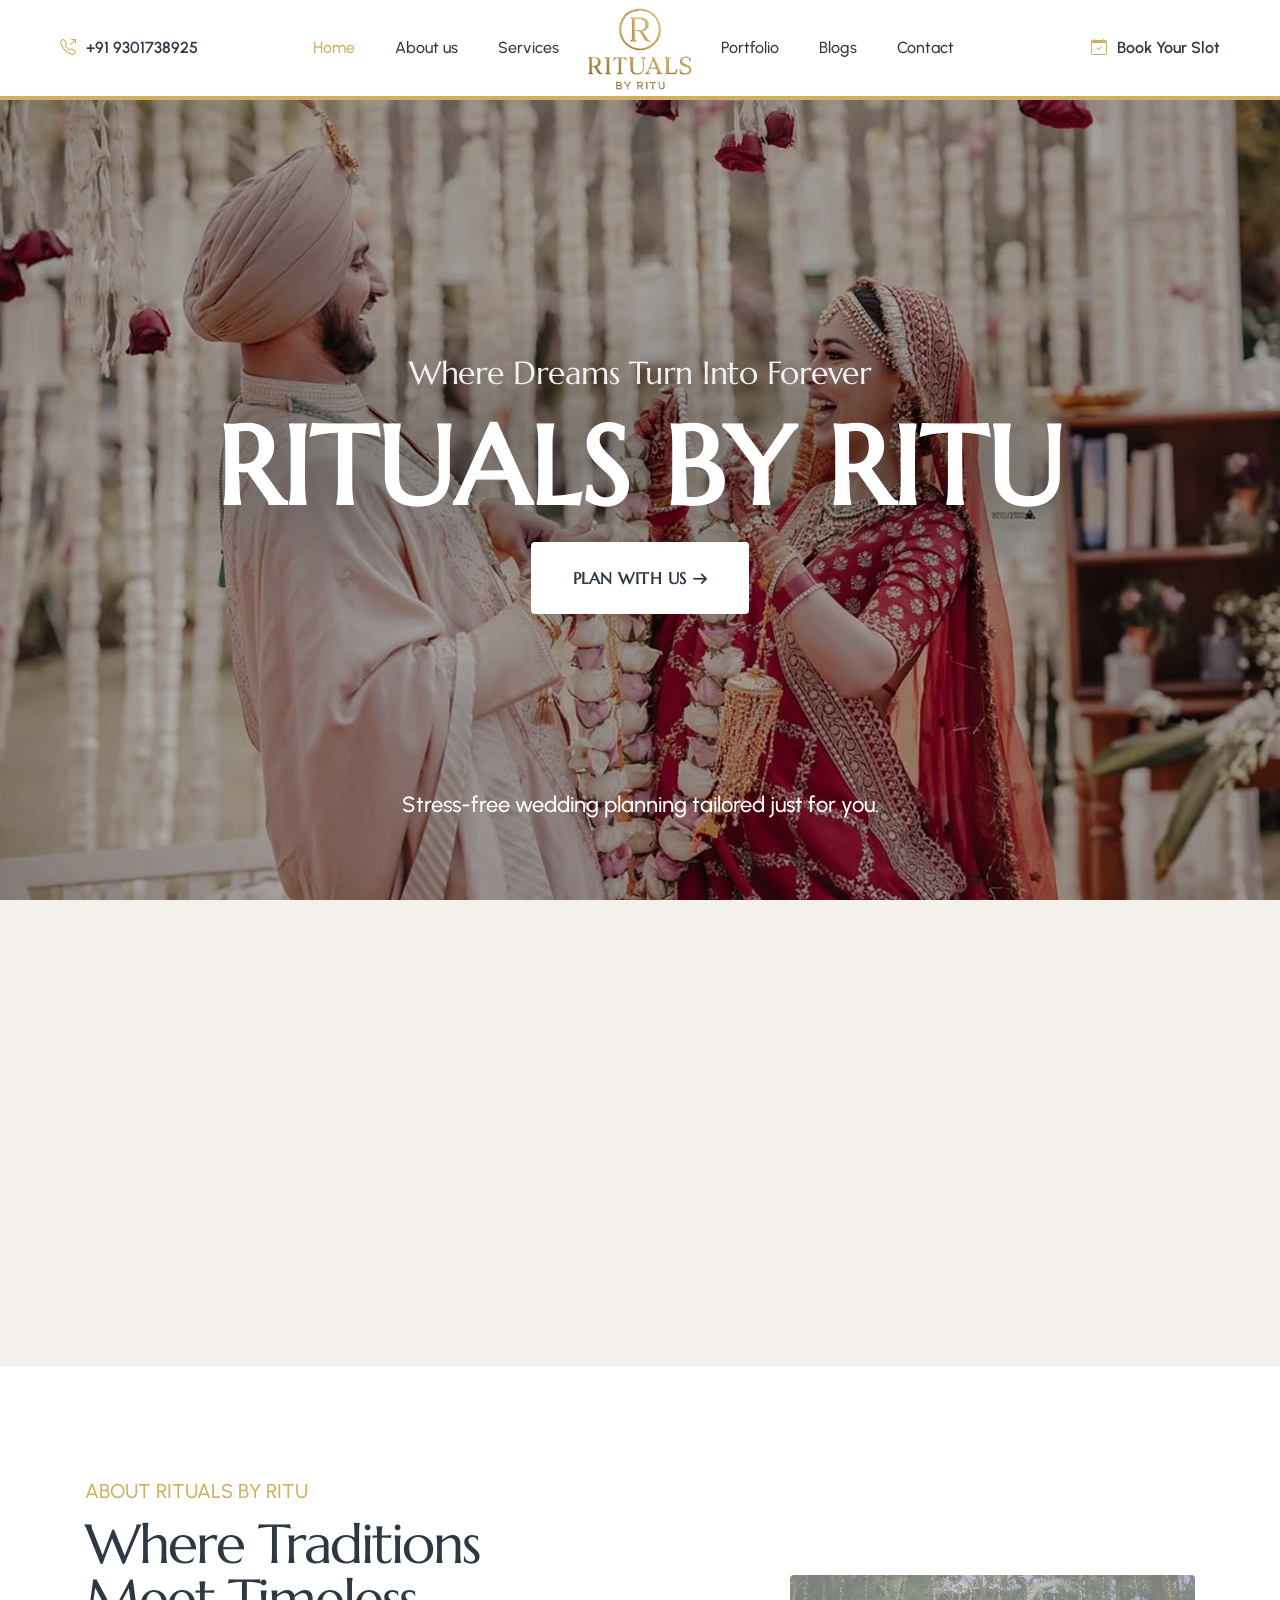
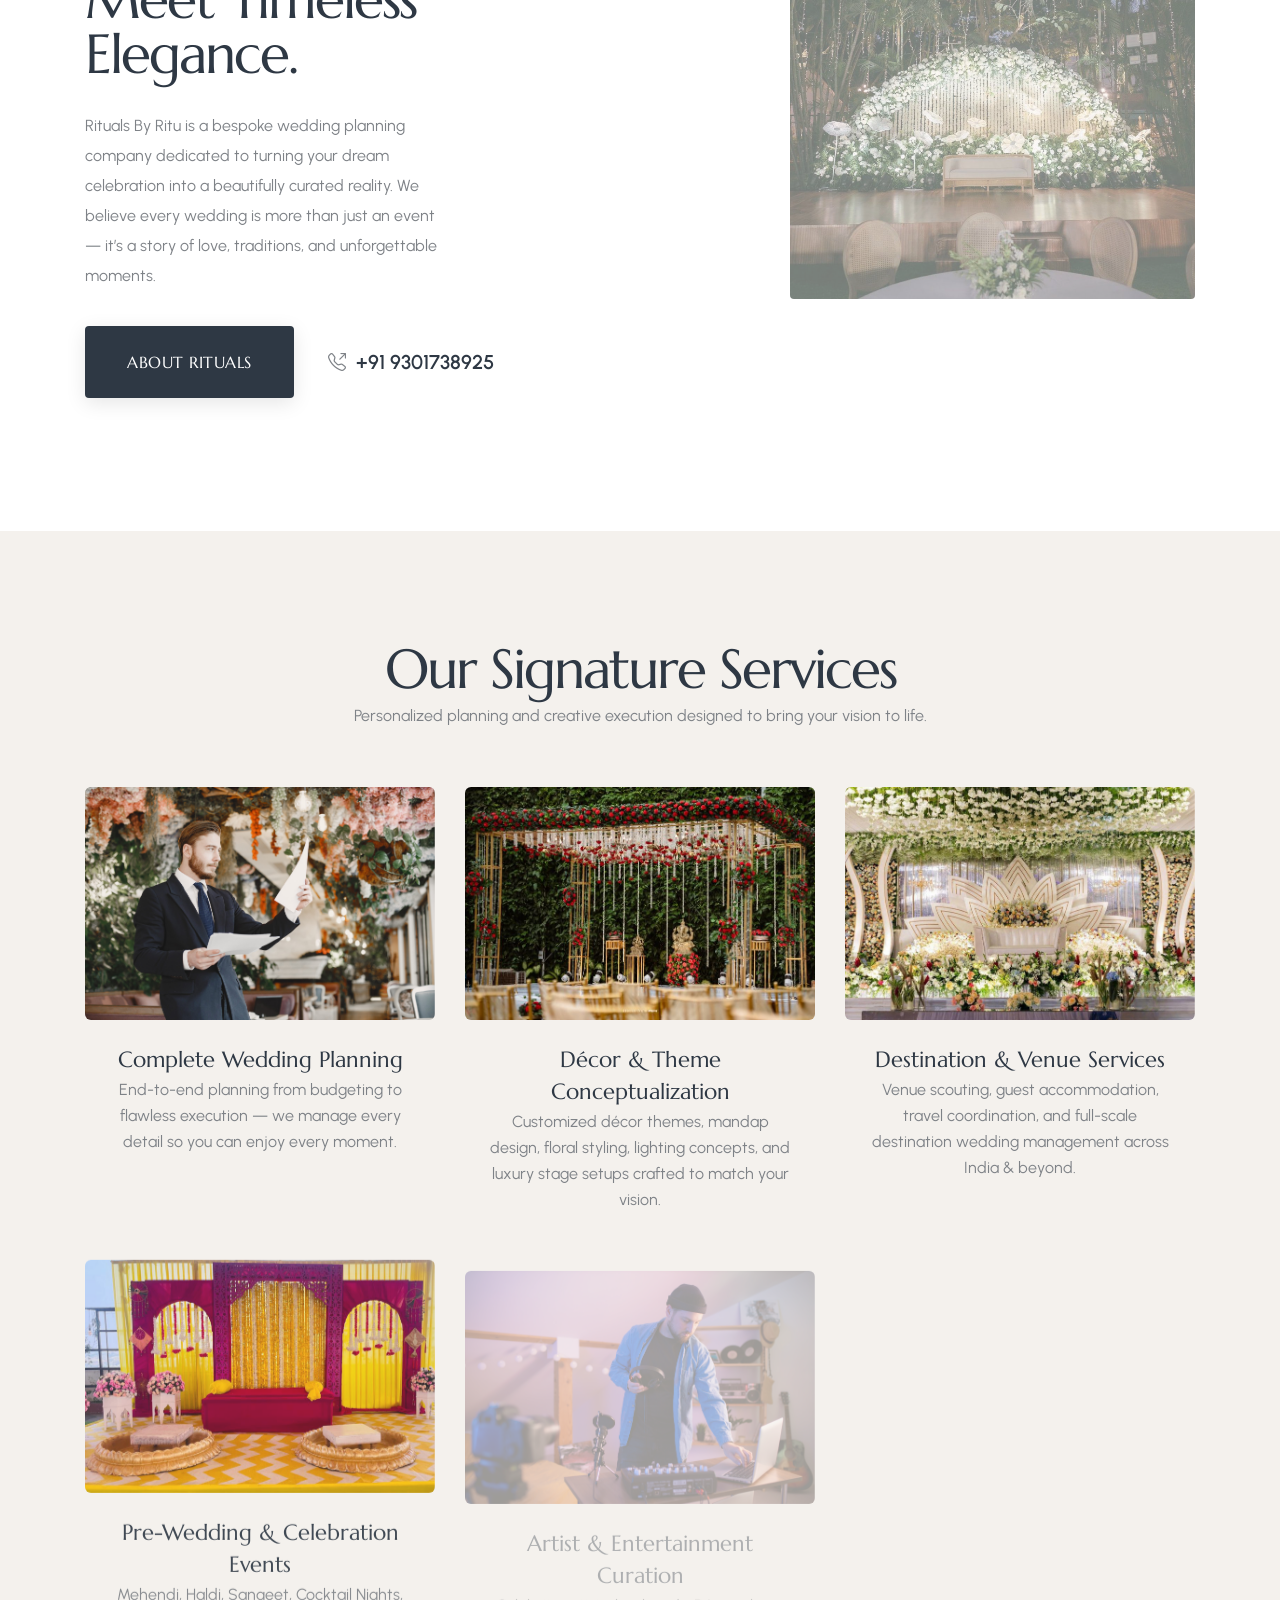
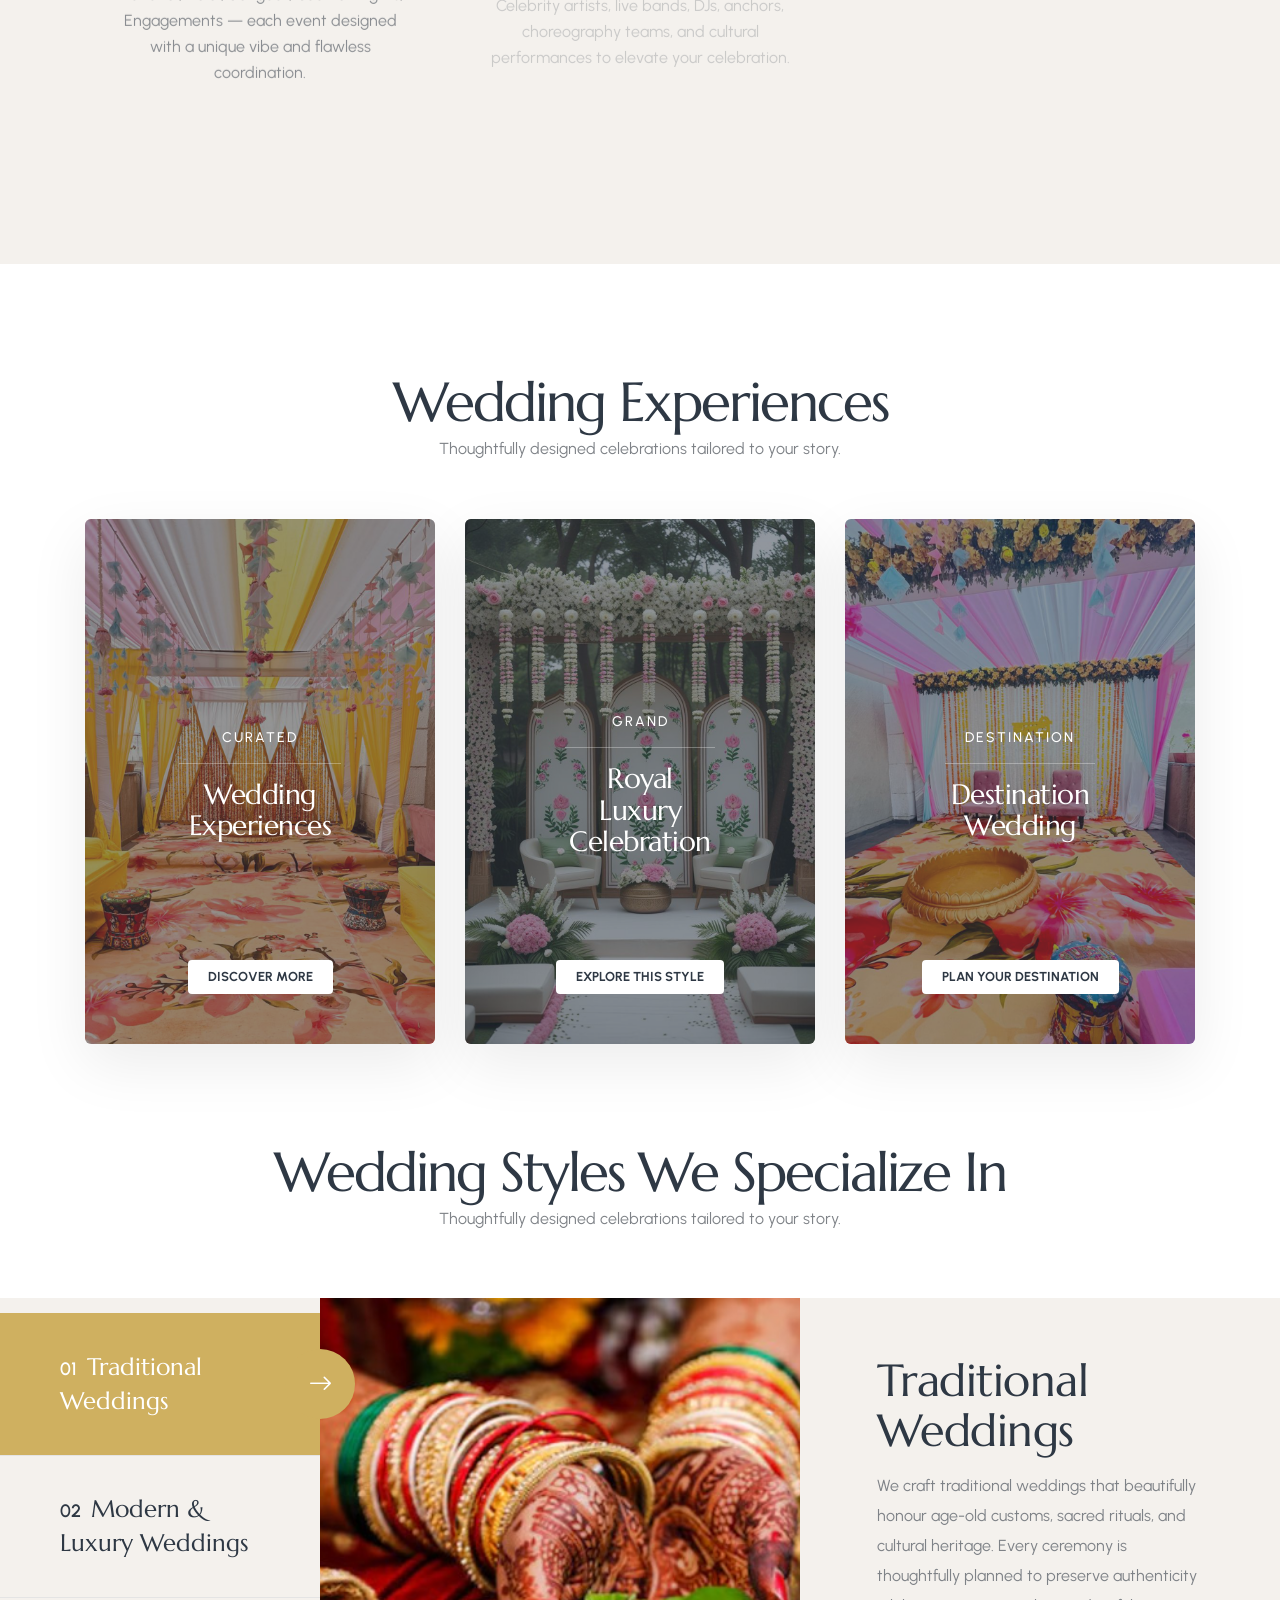
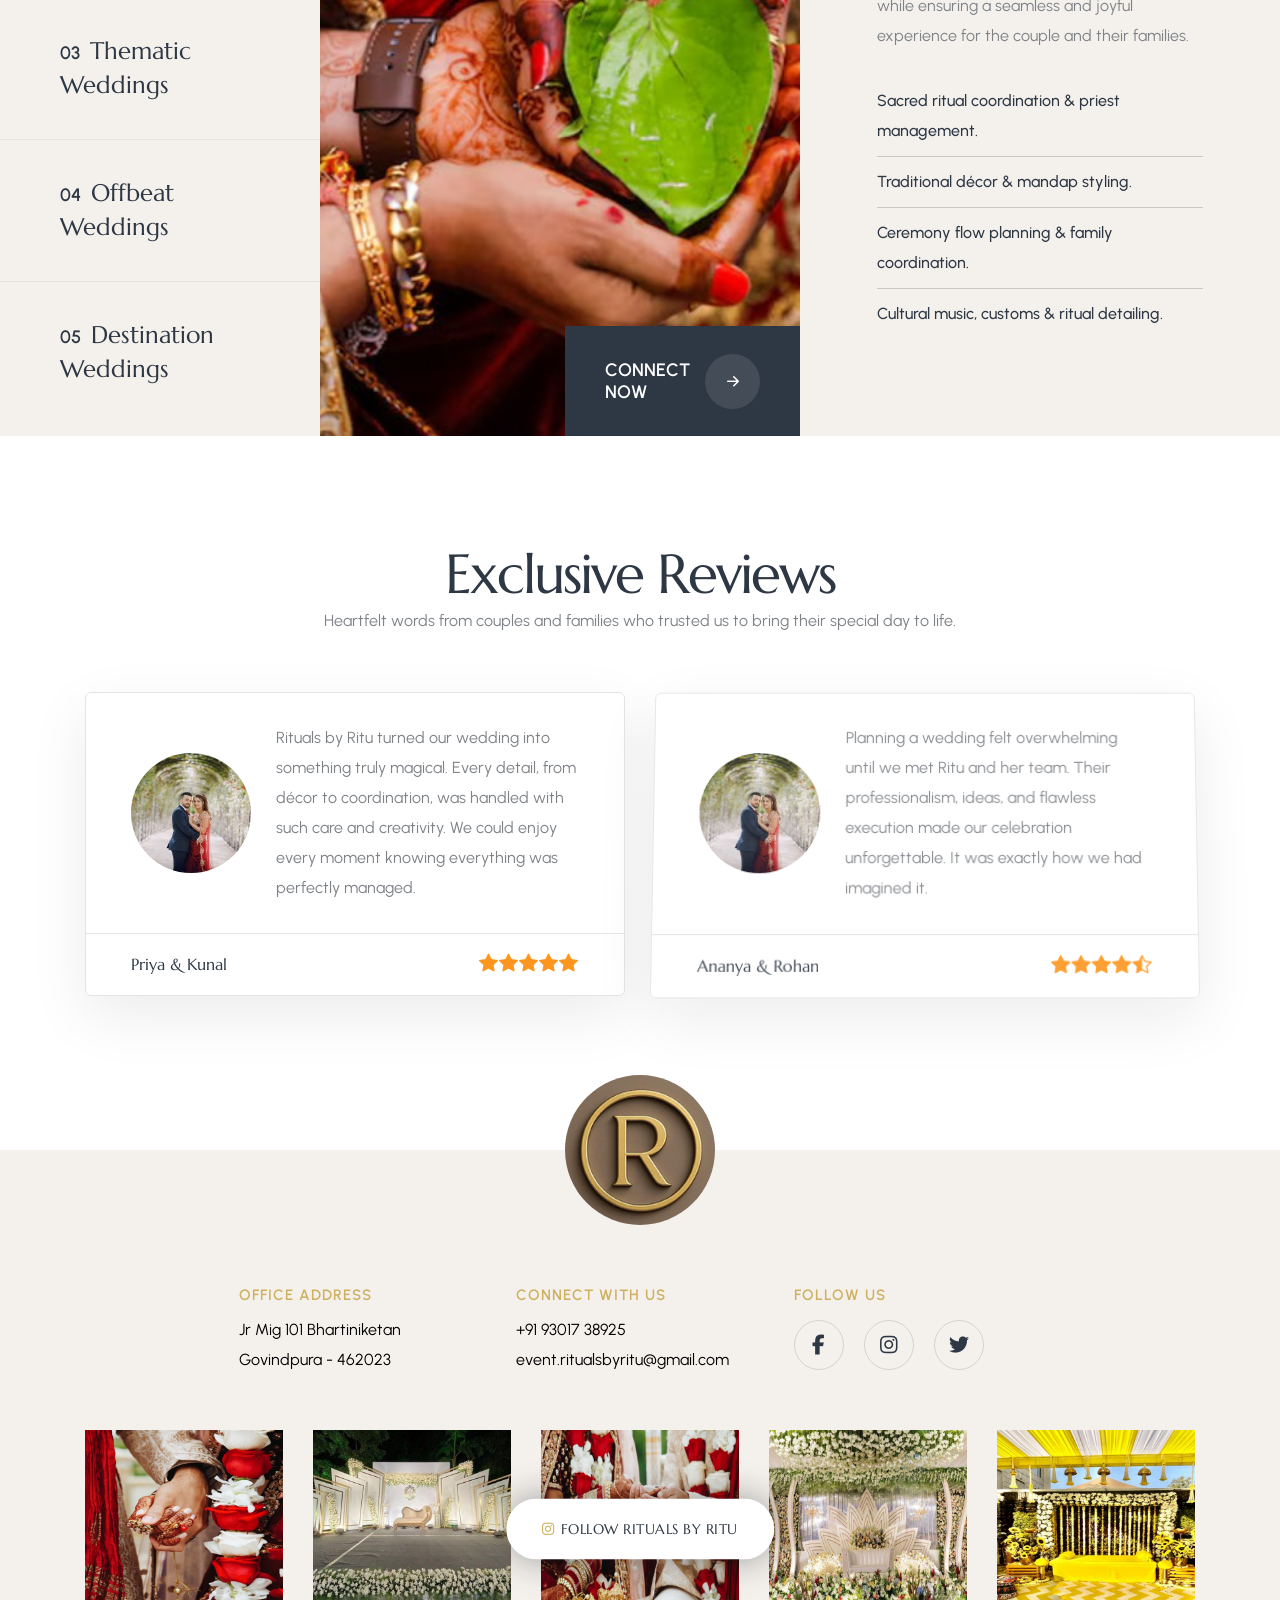
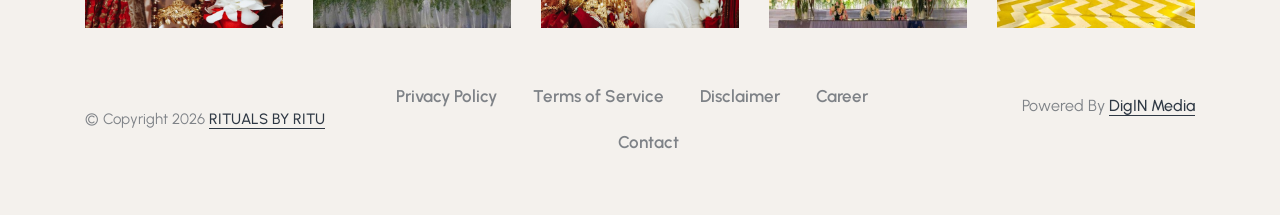
==== commit 4005027a: "Removed Theme Content" ====
--- a/index.html
+++ b/index.html
@@ -1411,7 +1411,7 @@
           <div
             class="col-xl-3 col-sm-6 text-center text-sm-start last-paragraph-no-margin fs-15 order-3 order-md-1">
             <p>
-              &COPY; Copyright 2025
+              &COPY; Copyright 2026
               <a
                 href="index.html"
                 target="_blank"
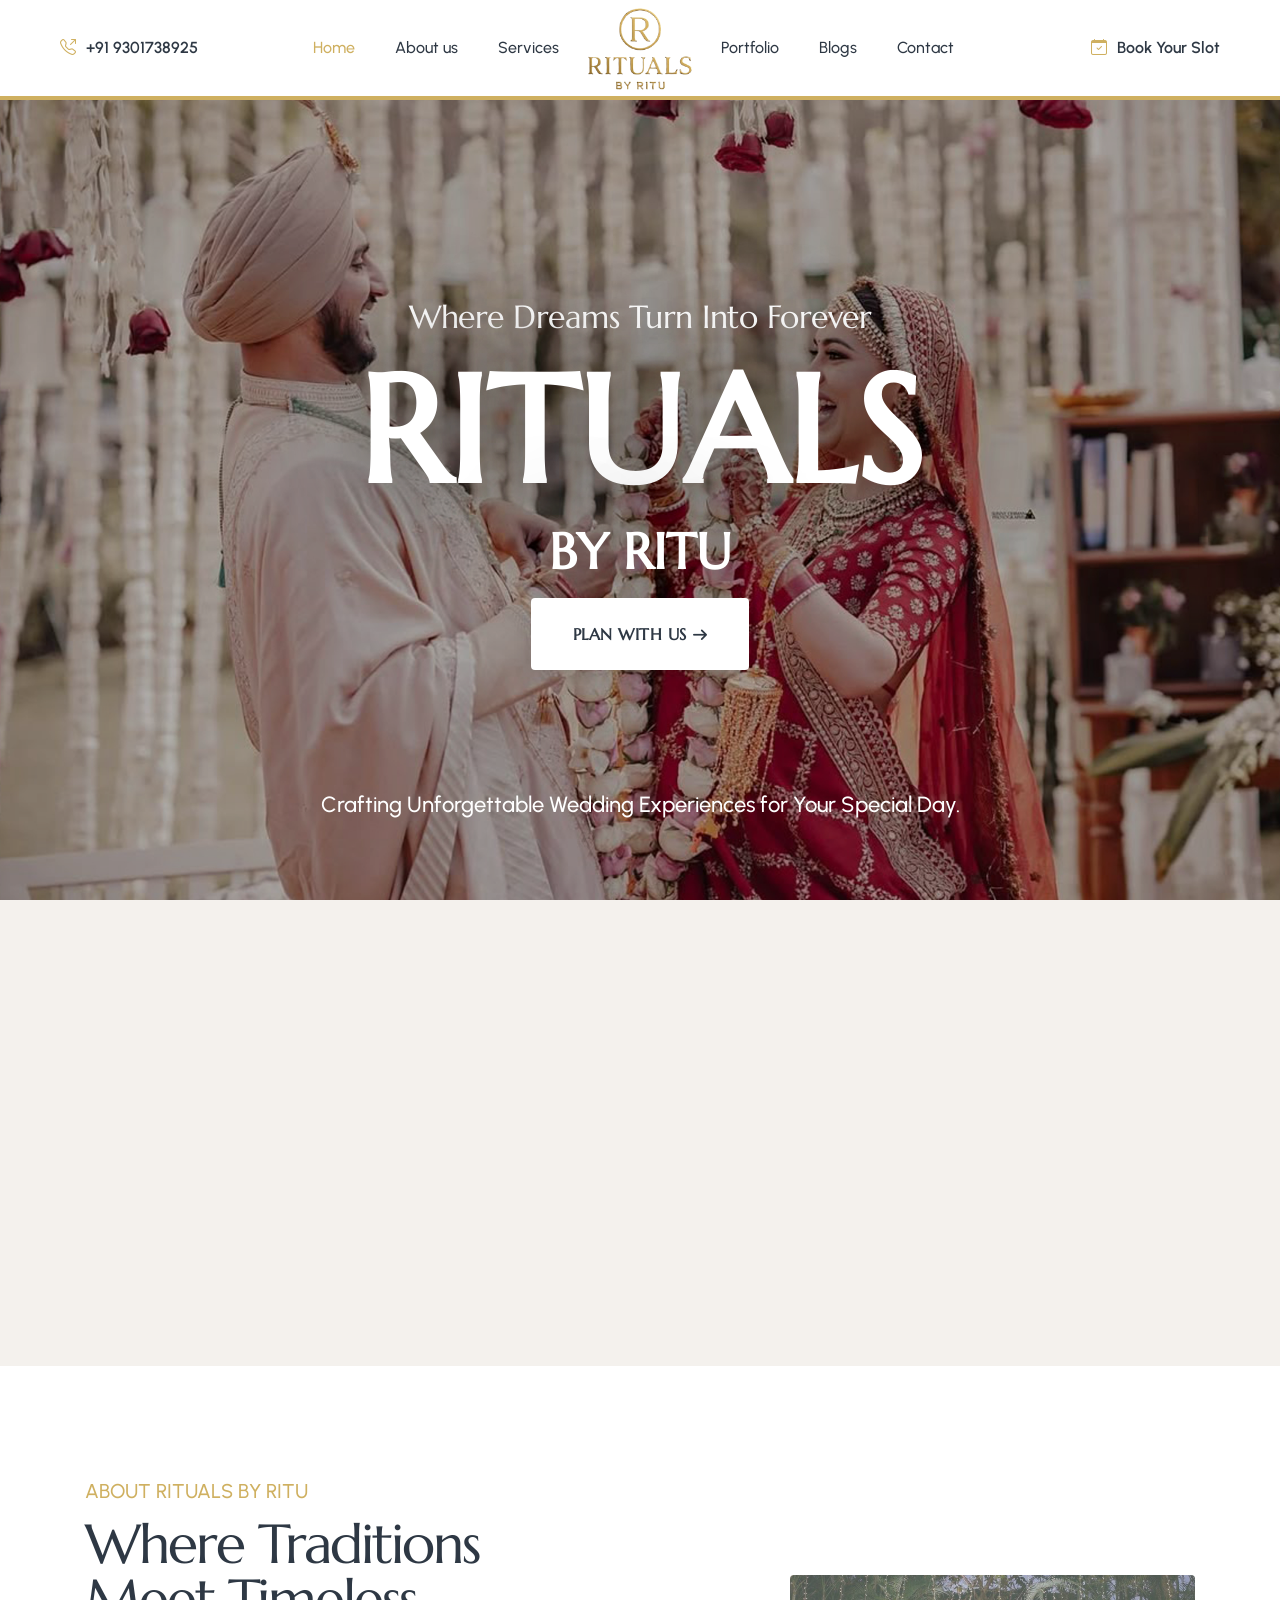
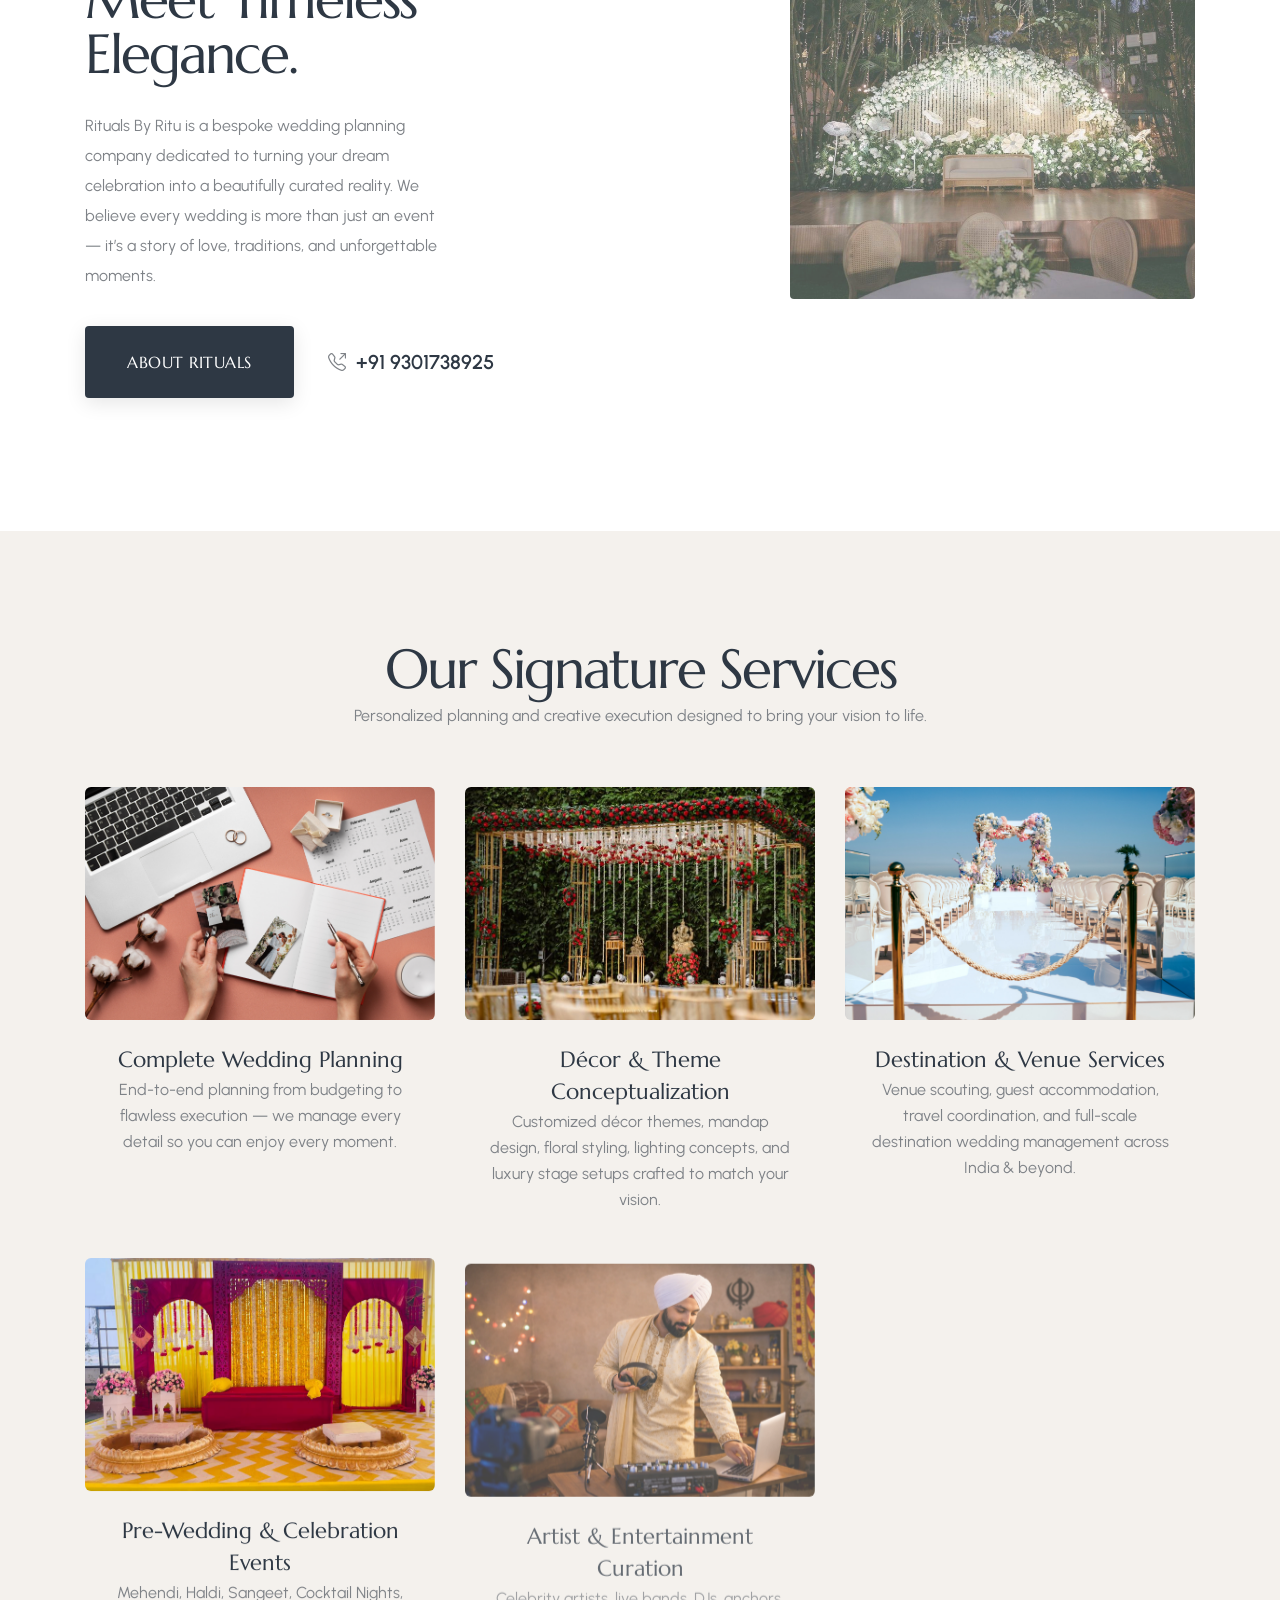
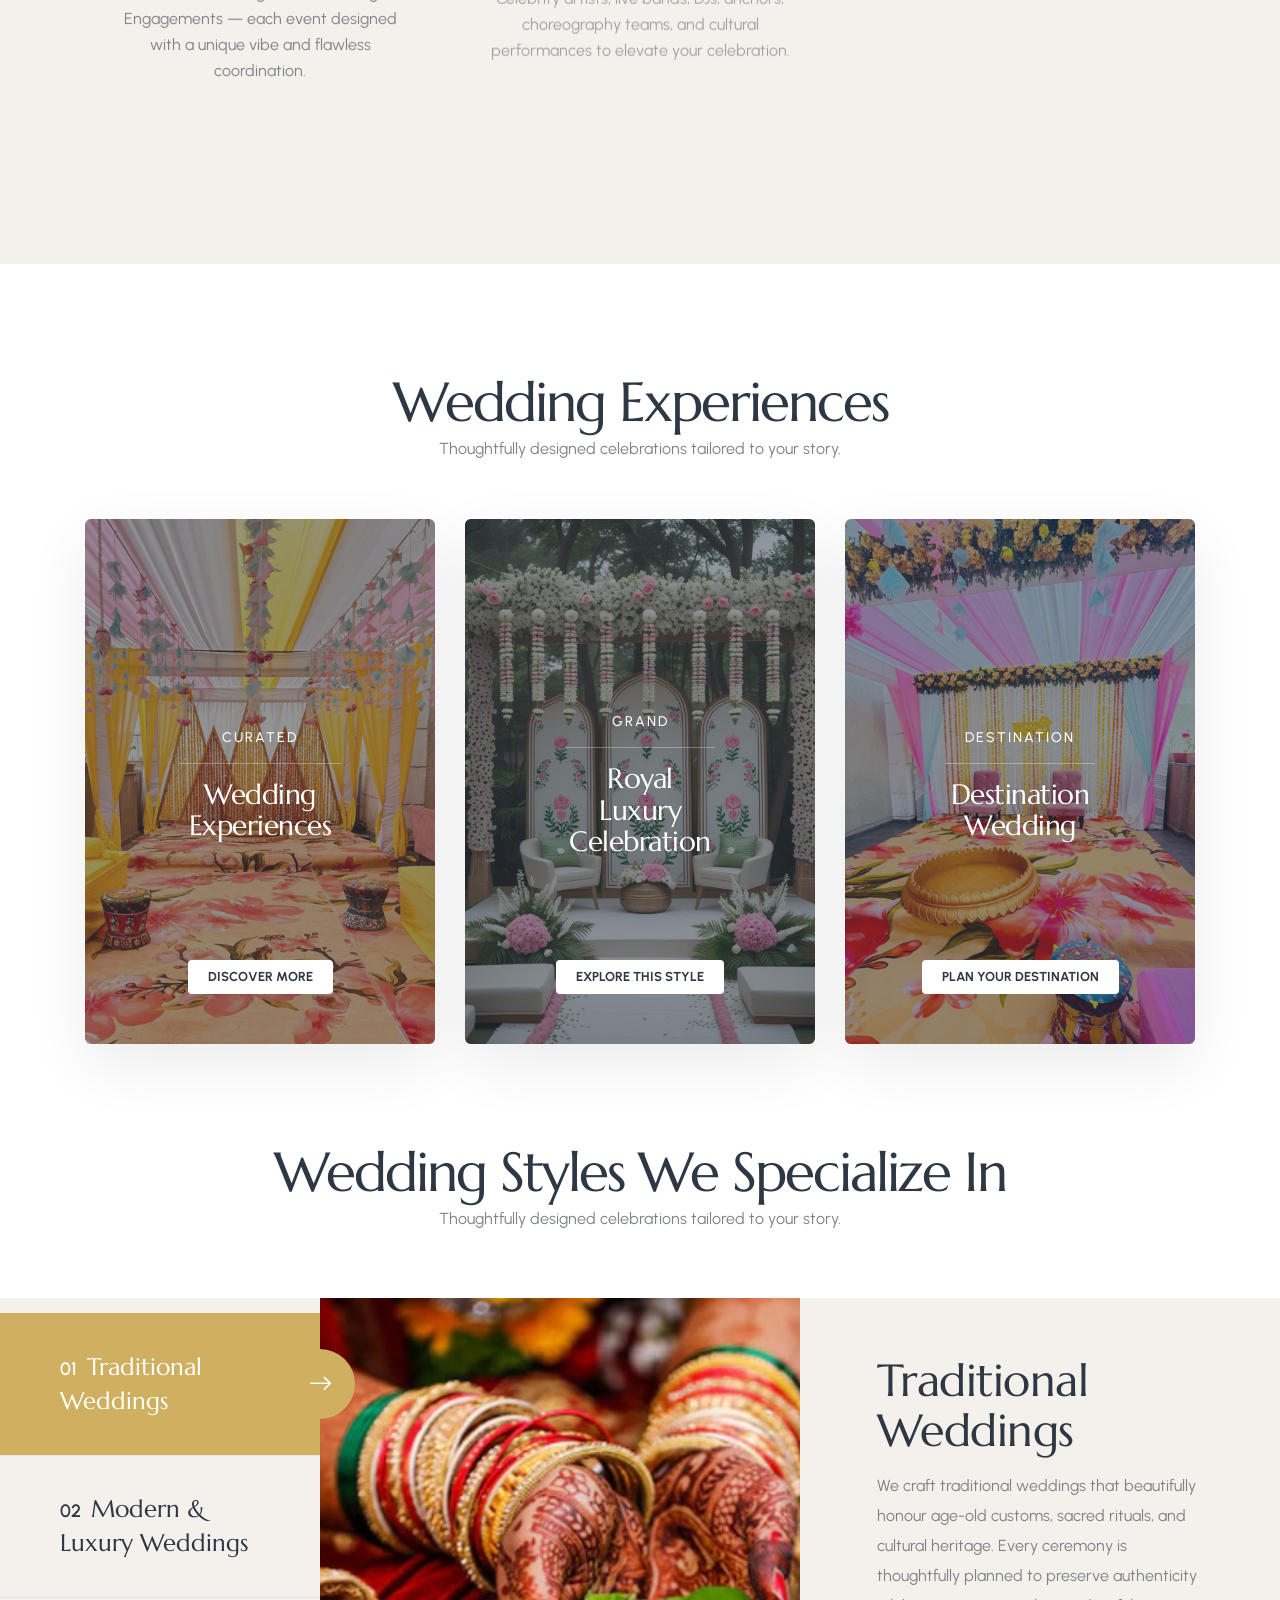
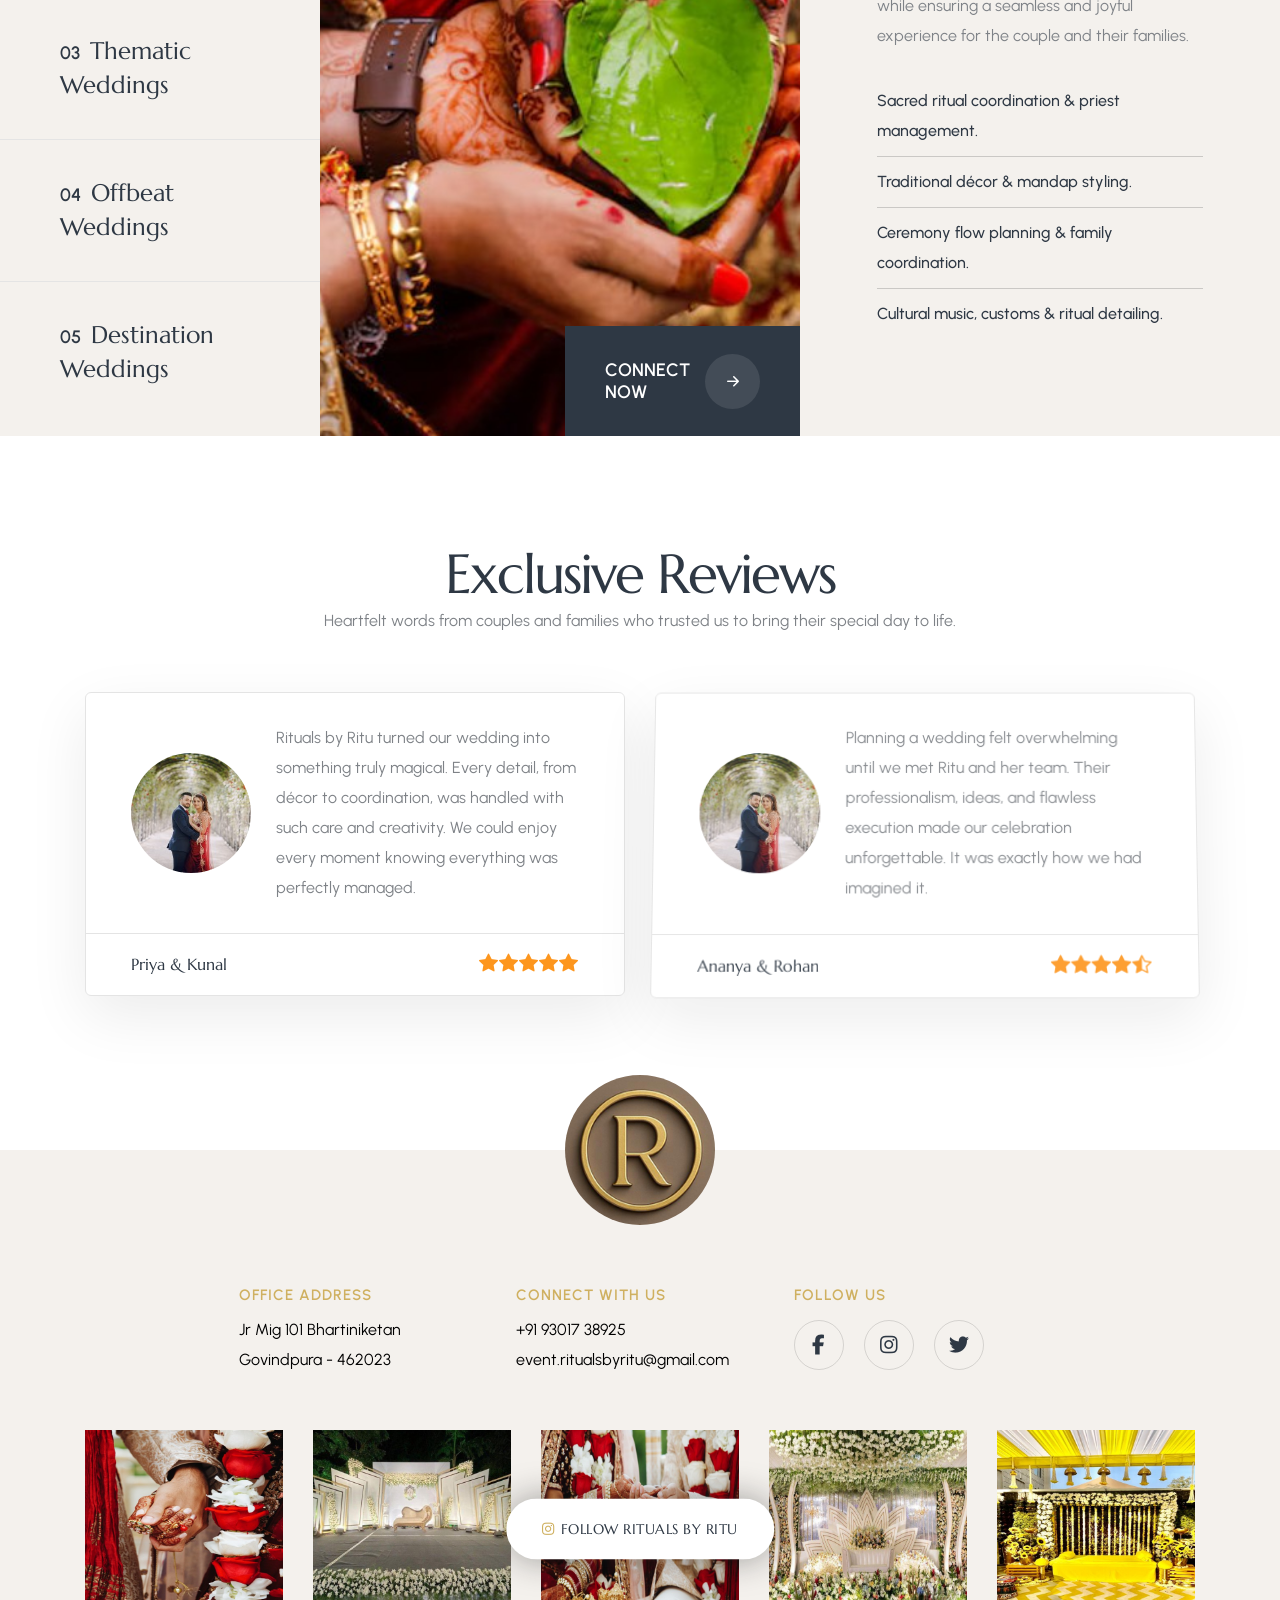
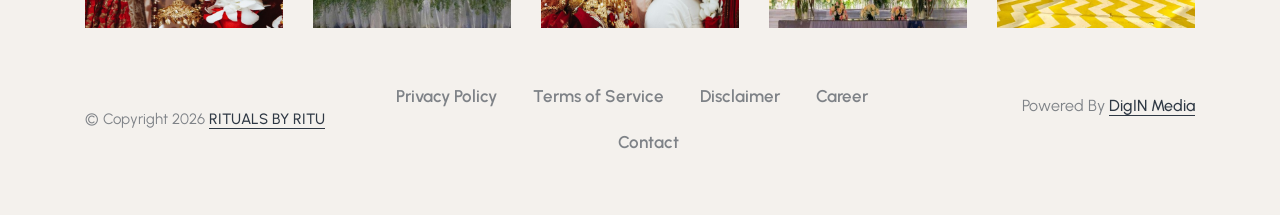
==== commit 36ba944a: "Services Images Updated" ====
--- a/index.html
+++ b/index.html
@@ -126,8 +126,12 @@
               Where Dreams Turn Into Forever
             </h5>
             <div
-              class="alt-font fs-110 lg-fs-200 md-fs-170 sm-fs-150 xs-fs-110 fw-700 mb-20px text-shadow-double-large">
-              RITUALS BY RITU
+              class="alt-font fs-150 lg-fs-200 md-fs-170 sm-fs-150 xs-fs-110 fw-700 mb-20px text-shadow-double-large">
+              RITUALS
+            </div>
+            <div
+              class="alt-font fs-50 lg-fs-60 md-fs-55 sm-fs-50 xs-fs-30 fw-700 mb-20px text-shadow-double-large">
+              BY RITU
             </div>
             <div class="mb-30px">
               <a
@@ -144,7 +148,7 @@
             <div
               class="position-absolute sm-position-relative bottom-80px lg-bottom-50px sm-bottom-0px left-0px right-0px d-flex justify-content-center align-items-center">
               <div class="fs-22 fw-500">
-                Stress-free wedding planning tailored just for you.
+                Crafting Unforgettable Wedding Experiences for Your Special Day.
               </div>
             </div>
           </div>
@@ -342,7 +346,7 @@
               <div
                 class="position-relative box-image border-radius-6px overflow-hidden">
                 <a href="services.html">
-                  <img src="images/home/Complete-Wedding-Planning.jpg" alt="" />
+                  <img src="images/home/Wedding_Planning_2.jpg" alt="" />
                   <div
                     class="box-overlay bg-gradient-blue-ironstone-brown"></div>
                   <span
@@ -401,7 +405,7 @@
               <div
                 class="position-relative box-image border-radius-6px overflow-hidden">
                 <a href="services.html">
-                  <img src="images/home/Wedding-Decor.jpg" alt="" />
+                  <img src="images/home/Destination-Weddings.jpg" alt="" />
                   <div
                     class="box-overlay bg-gradient-blue-ironstone-brown"></div>
                   <span
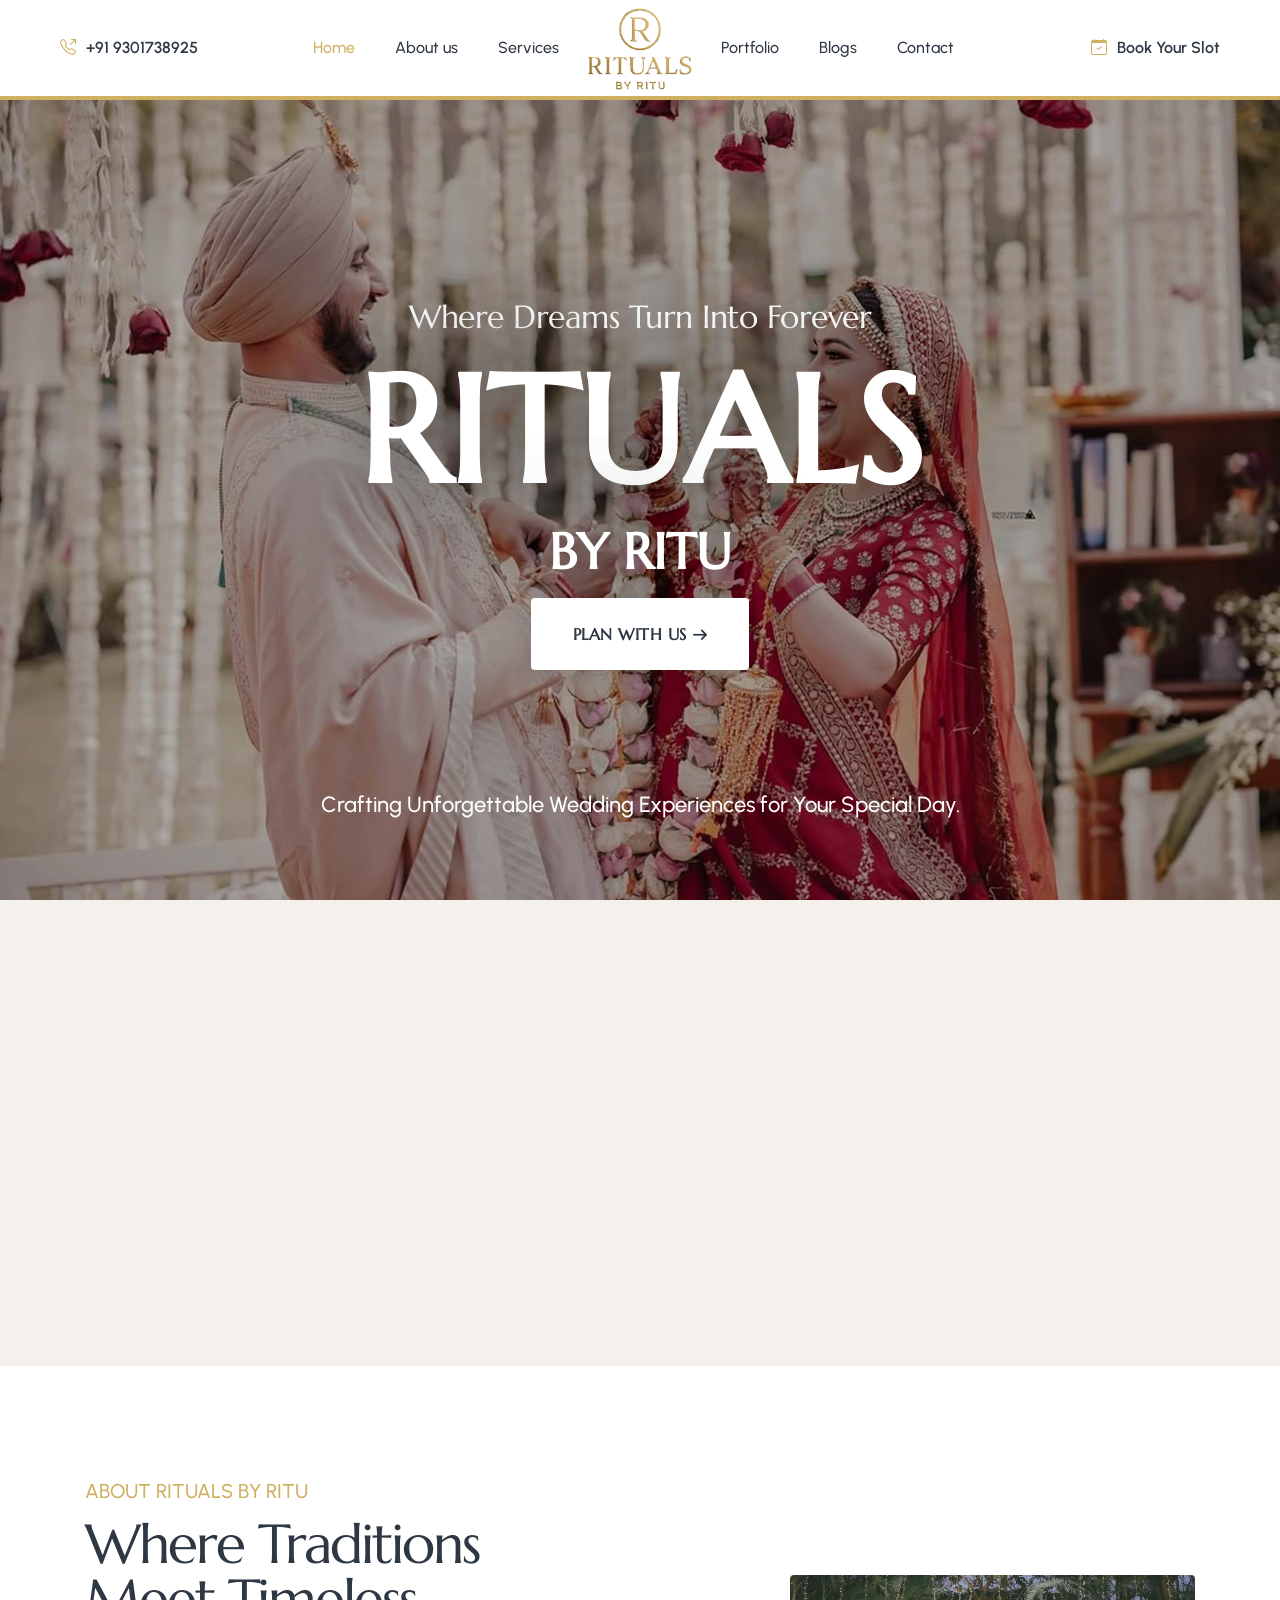
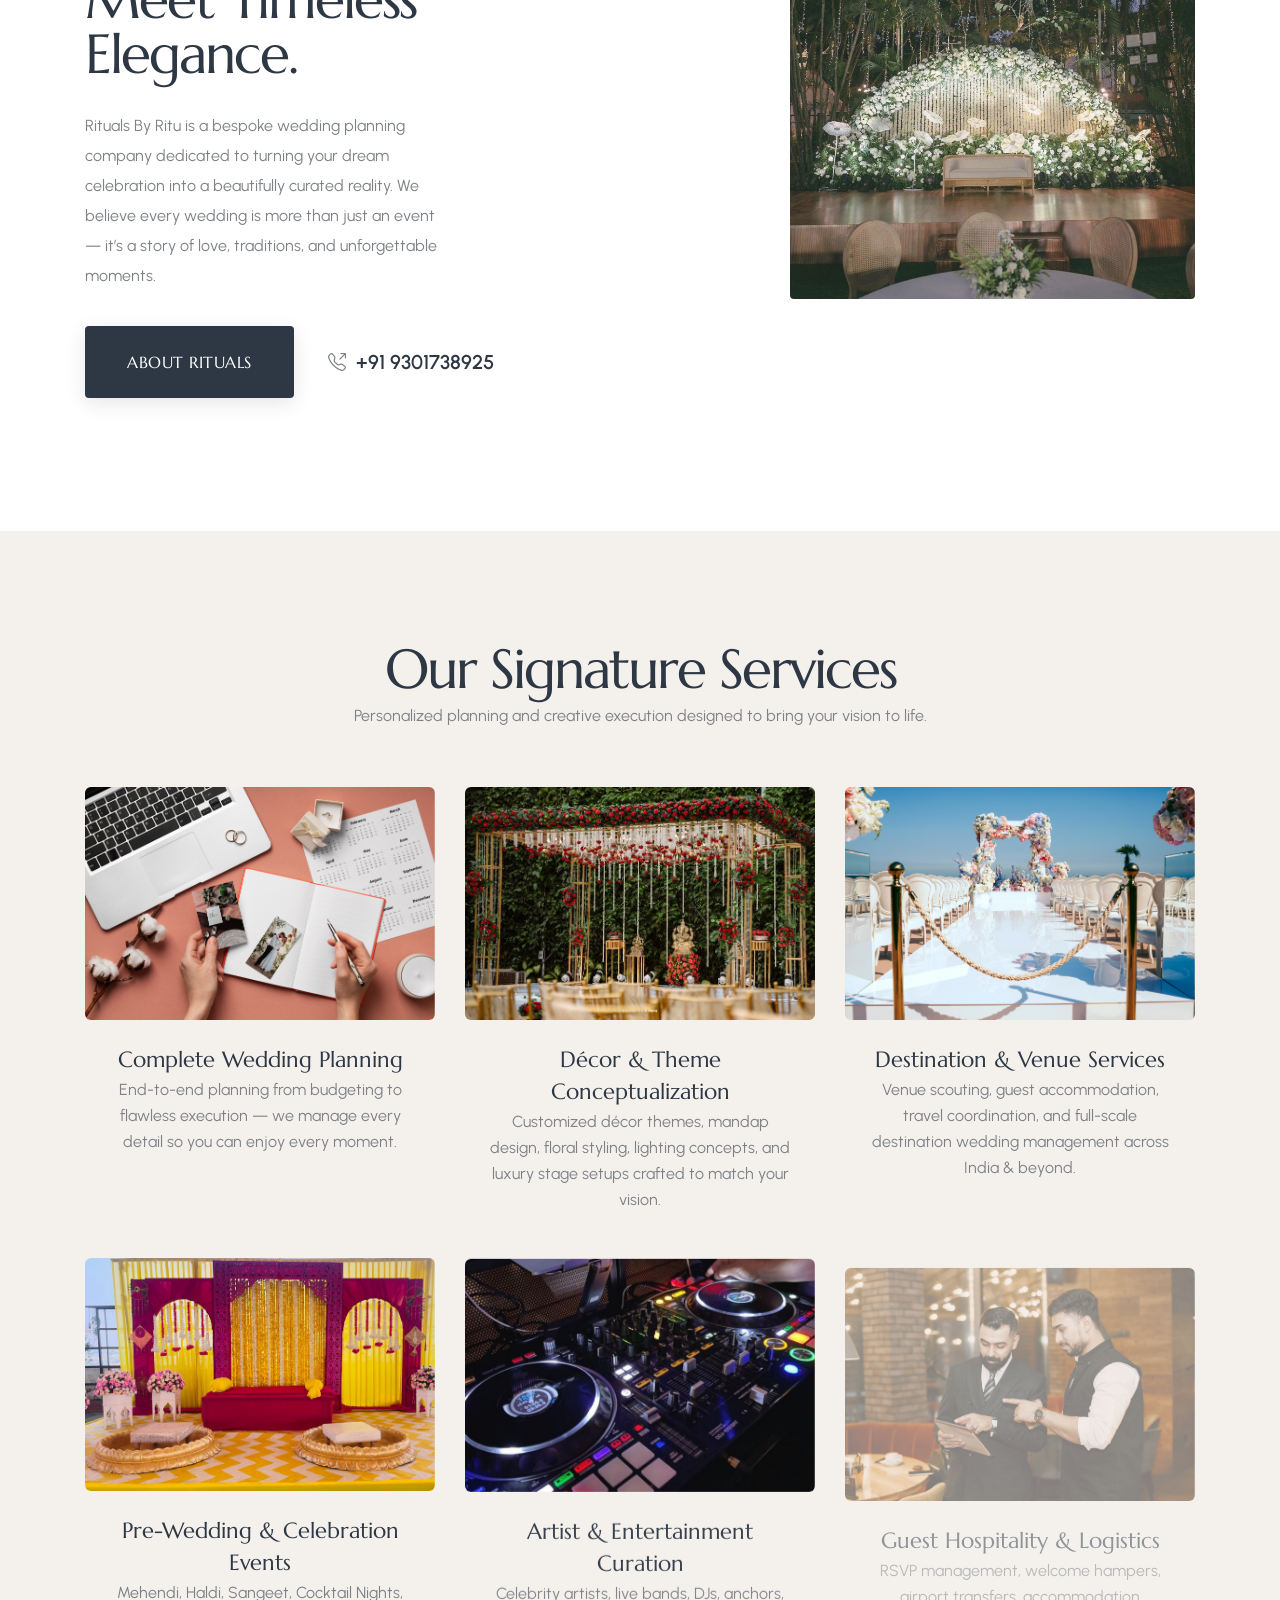
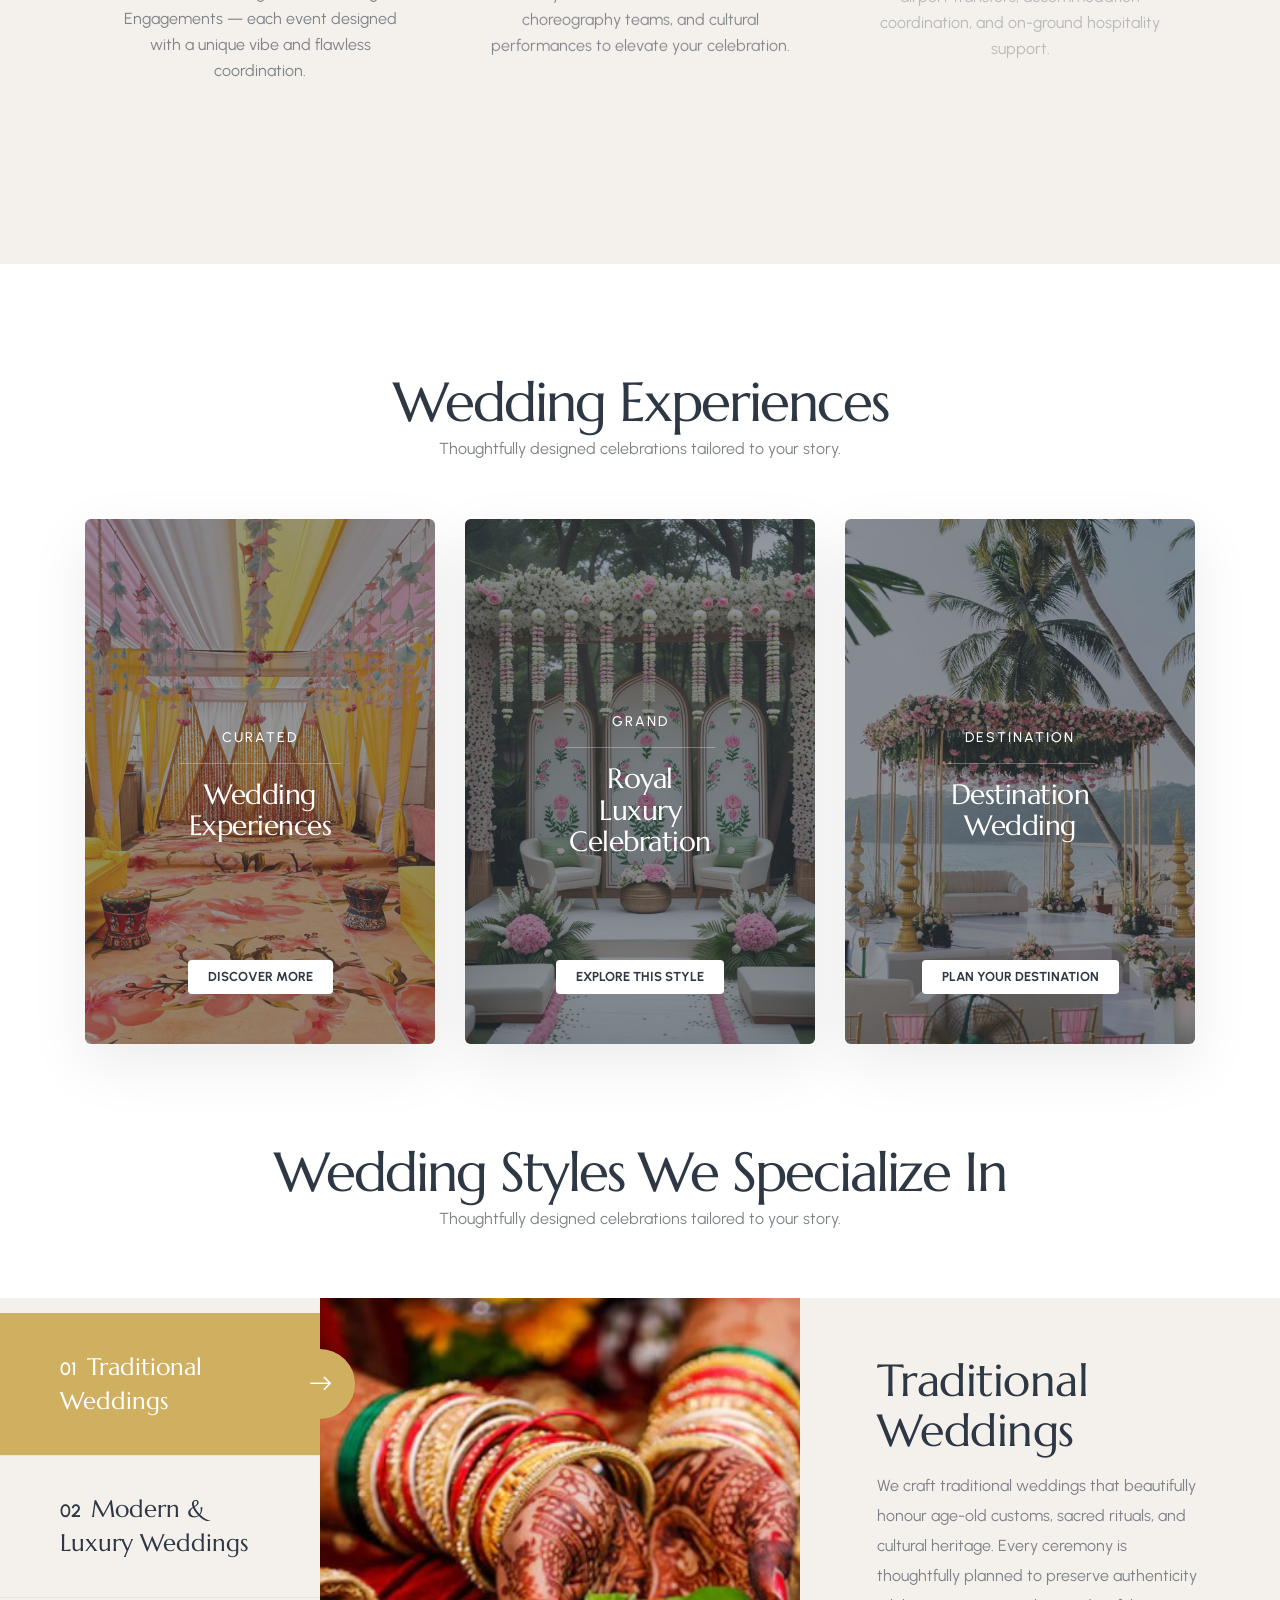
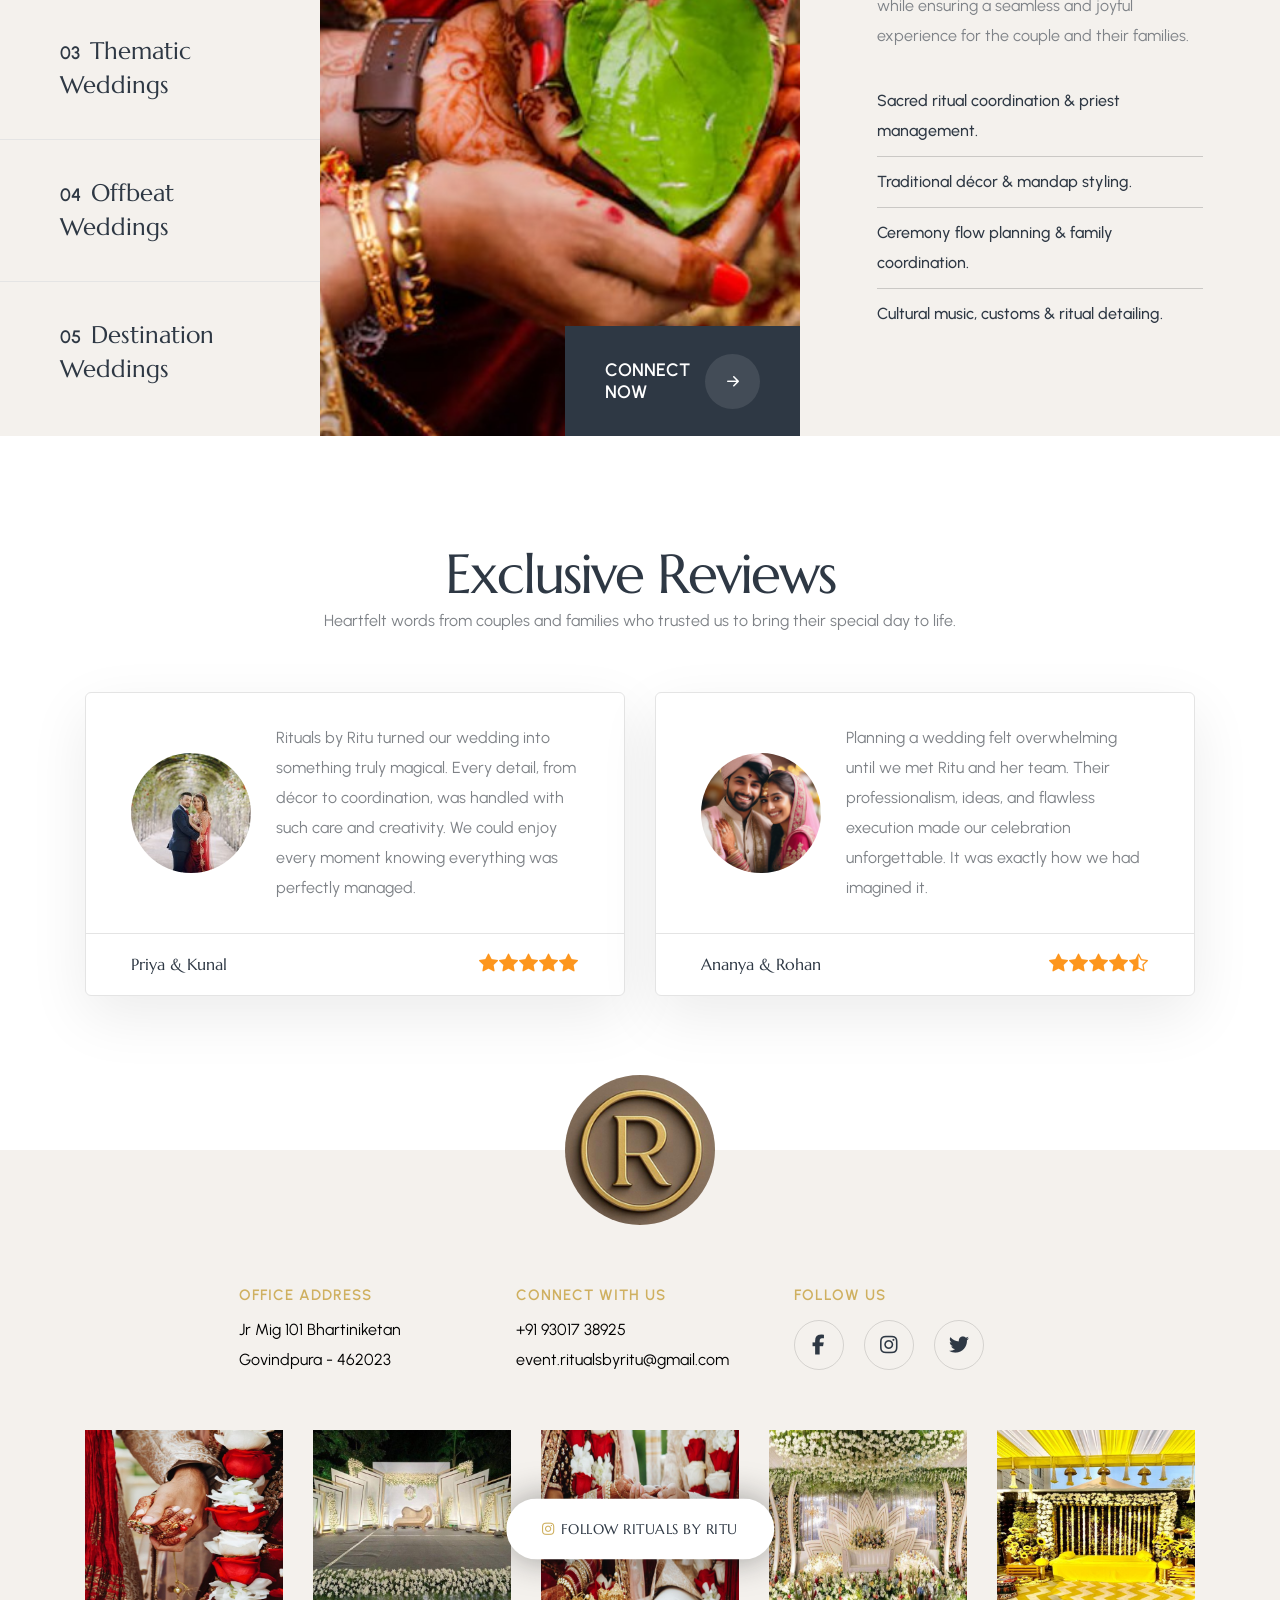
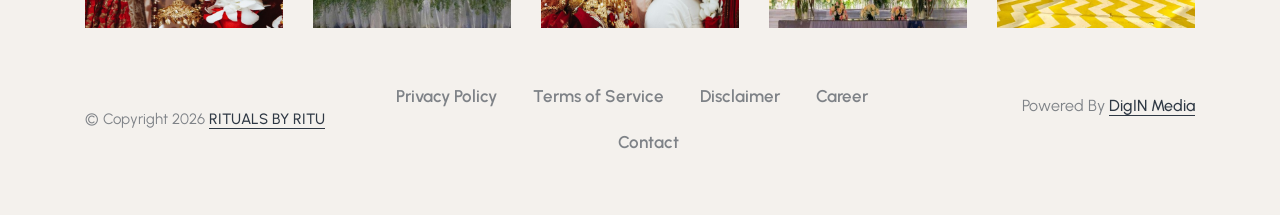
==== commit 37a204e1: "Old Changes Done" ====
--- a/index.html
+++ b/index.html
@@ -647,7 +647,9 @@
           <div class="col interactive-banner-style-07">
             <figure
               class="mb-0 border-radius-6px overflow-hidden box-shadow-quadruple-large-hover box-shadow-quadruple-large">
-              <img src="images/gallery/14.jpg" alt="" />
+              <img
+                src="images/home/Destination-Weddings-Experiences.jpg"
+                alt="" />
               <div class="overlay-bg bg-dark-gray opacity-extra-medium"></div>
               <figcaption>
                 <div
@@ -1173,7 +1175,7 @@
                 class="d-flex align-items-center ps-45px pe-45px pt-30px pb-30px lg-p-25px">
                 <img
                   class="rounded-circle w-120px xs-w-80px me-25px"
-                  src="images/home/review_1.jpg"
+                  src="images/common/review_1.jpg"
                   alt="" />
                 <p>
                   Rituals by Ritu turned our wedding into something truly
@@ -1205,7 +1207,7 @@
                 class="d-flex align-items-center ps-45px pe-45px pt-30px pb-30px lg-p-25px">
                 <img
                   class="rounded-circle w-120px xs-w-80px me-25px"
-                  src="images/home/review_1.jpg"
+                  src="images/common/review_2.jpg"
                   alt="" />
                 <p>
                   Planning a wedding felt overwhelming until we met Ritu and her
